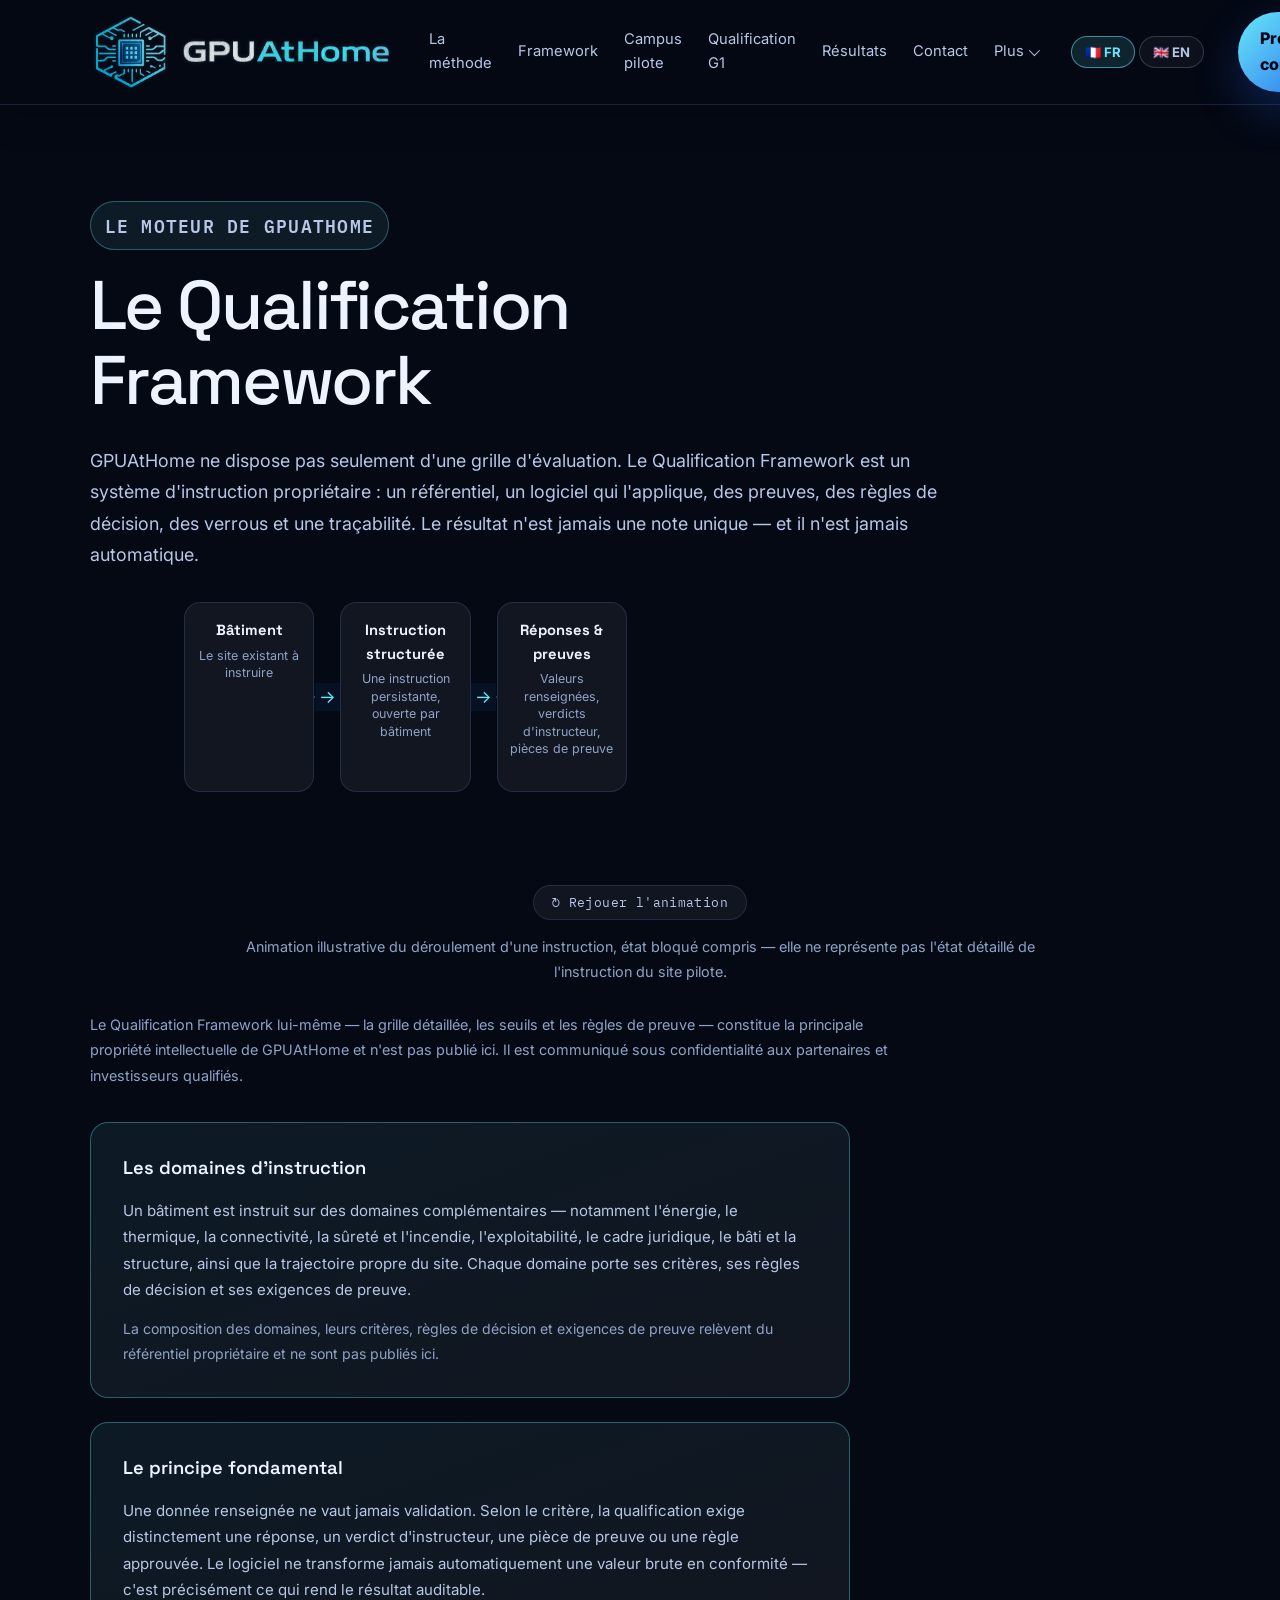
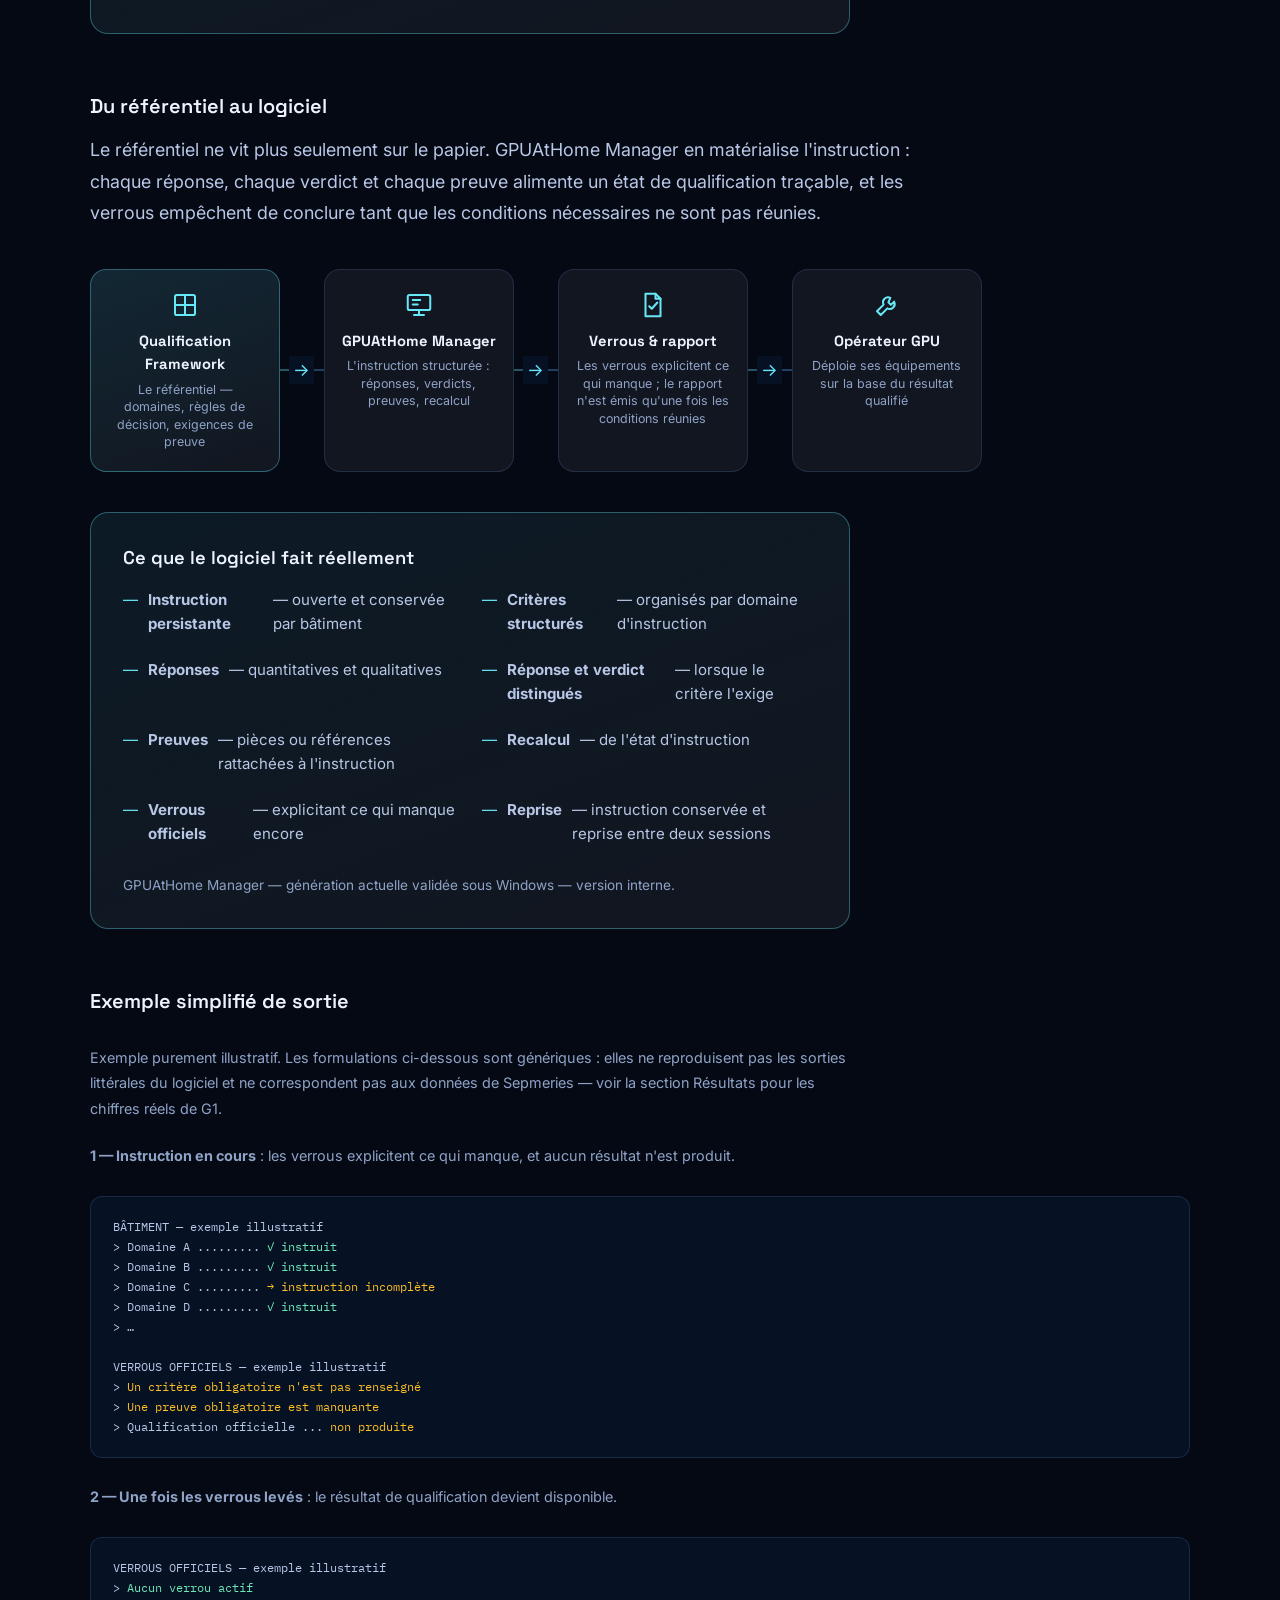
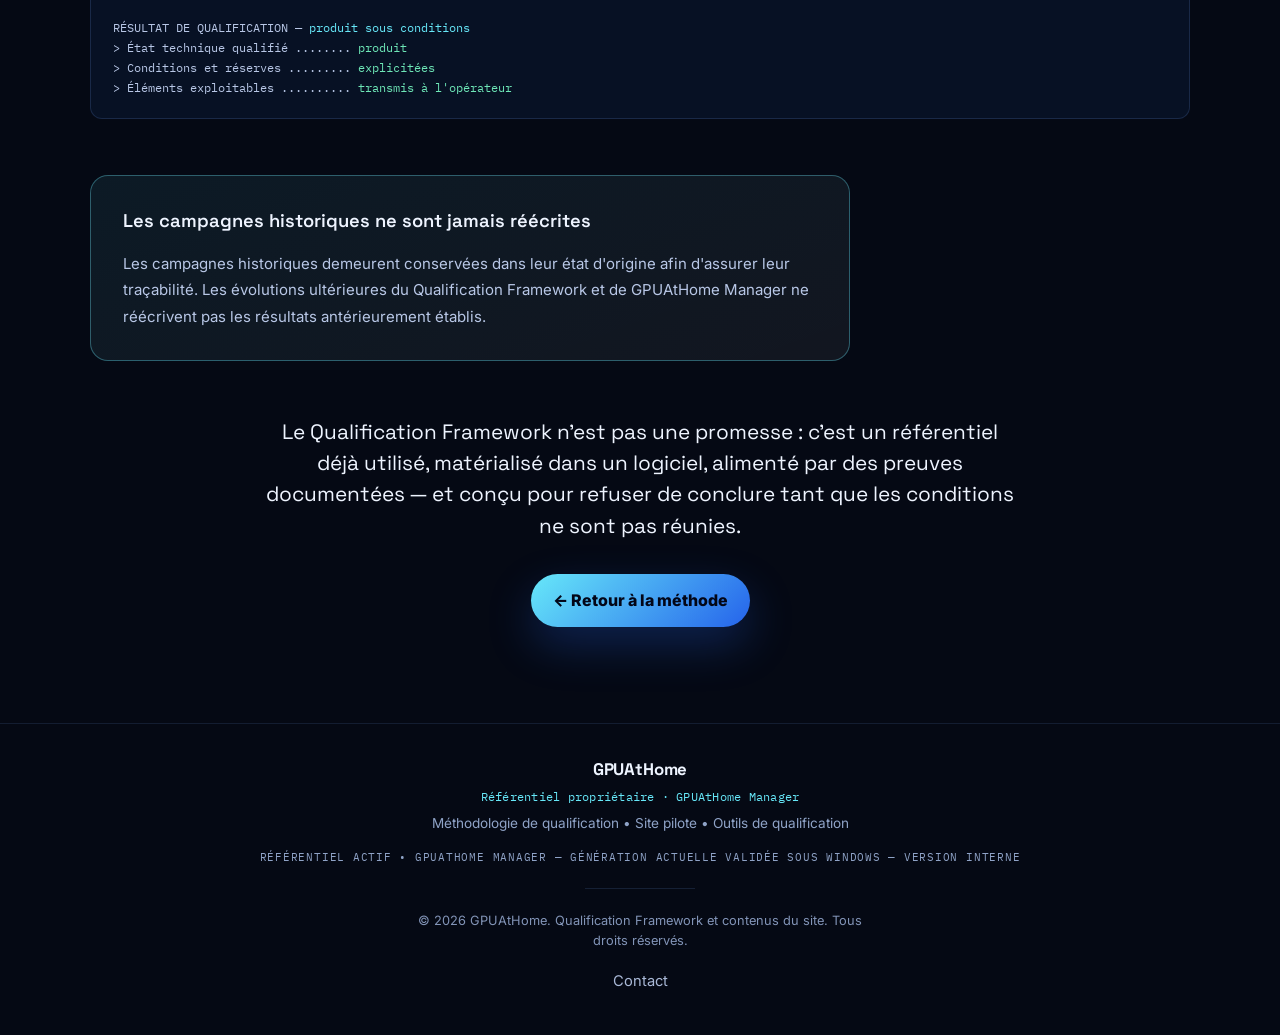
==== qualification-framework.html @ 96ba50ec "Rebuild history with current site tree" ====
<!DOCTYPE html>
<html lang="fr">
<head>
<meta charset="utf-8"/>
<meta content="width=device-width, initial-scale=1.0" name="viewport"/>
<title>Qualification Framework | GPUAtHome</title>
<meta content="Le système d'instruction propriétaire GPUAtHome : un référentiel, un logiciel qui l'applique, des preuves, des règles de décision et des verrous, pour évaluer objectivement la capacité d'un bâtiment existant à accueillir des infrastructures de calcul IA." name="description"/>
<meta content="website" property="og:type"/>
<meta content="https://gpuathome.com/qualification-framework.html" property="og:url"/>
<meta content="Qualification Framework | GPUAtHome" property="og:title"/>
<meta content="Le moteur de GPUAtHome : un référentiel propriétaire matérialisé dans un logiciel d'instruction, GPUAtHome Manager. Réponses, verdicts, preuves et verrous officiels — la qualification n'est jamais automatique." property="og:description"/>
<meta content="https://gpuathome.com/logo.png" property="og:image"/>
<link href="logo.png" rel="icon" type="image/png"/>
<link href="logo.png" rel="apple-touch-icon"/>
<link href="https://fonts.googleapis.com" rel="preconnect"/>
<link crossorigin="" href="https://fonts.gstatic.com" rel="preconnect"/>
<link href="https://fonts.googleapis.com/css2?family=Space+Grotesk:wght@500;600;700&amp;family=Inter:wght@400;500;600;700;800&amp;family=IBM+Plex+Mono:wght@500;600&amp;display=swap" rel="stylesheet"/>
<link href="style.css?v=77" rel="stylesheet"/>
<link href="animations.css" rel="stylesheet"/>
<link href="qf-page.css?v=2" rel="stylesheet"/>
<style>
  #qfReplayBtn{font-family:var(--font-mono,inherit);font-size:.8rem;letter-spacing:.03em;color:var(--muted,#b8c7e6);background:rgba(255,255,255,.05);border:1px solid var(--border,rgba(120,170,255,.16));border-radius:999px;padding:8px 18px;cursor:pointer;}
  #qfReplayBtn:hover{border-color:var(--border-strong,rgba(103,232,249,.34));color:var(--cyan,#67e8f9);}
</style>
<!-- Privacy-friendly analytics by Plausible -->
<script async src="https://plausible.io/js/pa-NQ81xyQ6t1IffKp8BdThk.js"></script>
<script>
  window.plausible=window.plausible||function(){(plausible.q=plausible.q||[]).push(arguments)},plausible.init=plausible.init||function(i){plausible.o=i||{}};
  plausible.init()
</script>
</head>
<body>
<header class="header">
<a aria-label="GPUAtHome - Accueil" class="brand-logo" href="index.html">
<img alt="GPUAtHome - Infrastructure IA distribuée" src="logo.png"/>
</a>
<button aria-controls="siteNav" aria-expanded="false" aria-label="Ouvrir le menu" class="nav-toggle" id="navToggle" type="button">
<span></span><span></span><span></span>
</button>
<nav id="siteNav">
<a data-en="Method" href="index.html#method">La méthode</a>
<a data-en="Qualification Framework" href="qualification-framework.html">Framework</a>
<a data-en="Pilot campus" href="index.html#pilot">Campus pilote</a>
<a data-en="G1 qualification" href="index.html#qualification-g1">Qualification G1</a>
<a data-en="Results" href="index.html#results">Résultats</a>
<a data-en="Contact" href="index.html#contact">Contact</a>
<div class="nav-more" id="navMore">
<button aria-expanded="false" class="nav-more-toggle" data-en="More" id="navMoreToggle" type="button">Plus</button>
<div class="nav-more-panel">
<a data-en="Why now" href="index.html#why-now">Pourquoi maintenant</a>
<a data-en="Economic model" href="index.html#business-model">Modèle économique</a>
<a data-en="Roadmap" href="index.html#progress">Feuille de route</a>
<a data-en="Ecosystem" href="index.html#partners">Écosystème</a>
<a data-en="Documentation" href="index.html#documentation">Documentation</a>
</div>
</div>
<a class="btn primary nav-mobile-cta" data-en="Get in touch" href="index.html#contact">Prendre contact</a>
</nav>
<a class="btn primary header-cta" data-en="Get in touch" href="index.html#contact">Prendre contact</a>
<div class="nav-scrim" id="navScrim"></div>
</header>
<main>
<section class="section">
<p class="section-label" data-en="The engine of GPUAtHome">Le moteur de GPUAtHome</p>
<h1 data-en="The Qualification Framework">Le Qualification Framework</h1>
<p class="section-intro" data-en="GPUAtHome does not merely hold an assessment grid. The Qualification Framework is a proprietary assessment system: a referential, the software that applies it, evidence, decision rules, locks and traceability. The result is never a single score — and it is never automatic.">
        GPUAtHome ne dispose pas seulement d'une grille d'évaluation. Le Qualification Framework est un système
        d'instruction propriétaire : un référentiel, un logiciel qui l'applique, des preuves, des règles de
        décision, des verrous et une traçabilité. Le résultat n'est jamais une note unique — et il n'est jamais
        automatique.
      </p>

<div class="qf-engine-wrap reveal-item" id="qfEngineWrap">

<div class="qf-ecosystem-flow" id="qfChain" style="margin-top:8px;justify-content:center;" aria-label="Chaîne d'instruction : bâtiment, instruction structurée, réponses et preuves, gates et règles, verrous, qualification">
<div class="qf-ecosystem-step" style="width:auto;min-width:118px;flex:1 1 118px;padding:16px 12px;"><h4 data-en="Building">Bâtiment</h4><p data-en="The existing site to be assessed">Le site existant à instruire</p></div>
<div class="qf-ecosystem-arrow" style="width:26px;"><span aria-hidden="true">→</span></div>
<div class="qf-ecosystem-step" style="width:auto;min-width:118px;flex:1 1 118px;padding:16px 12px;"><h4 data-en="Structured assessment">Instruction structurée</h4><p data-en="A persistent assessment, opened per building">Une instruction persistante, ouverte par bâtiment</p></div>
<div class="qf-ecosystem-arrow" style="width:26px;"><span aria-hidden="true">→</span></div>
<div class="qf-ecosystem-step" style="width:auto;min-width:118px;flex:1 1 118px;padding:16px 12px;"><h4 data-en="Answers &amp; evidence">Réponses &amp; preuves</h4><p data-en="Recorded values, assessor verdicts, supporting evidence">Valeurs renseignées, verdicts d'instructeur, pièces de preuve</p></div>
<div class="qf-ecosystem-arrow" style="width:26px;"><span aria-hidden="true">→</span></div>
<div class="qf-ecosystem-step" style="width:auto;min-width:118px;flex:1 1 118px;padding:16px 12px;"><h4 data-en="Gates &amp; rules">Gates &amp; règles</h4><p data-en="The referential's decision rules are applied">Les règles de décision du référentiel sont appliquées</p></div>
<div class="qf-ecosystem-arrow" style="width:26px;"><span aria-hidden="true">→</span></div>
<div class="qf-ecosystem-step" style="width:auto;min-width:118px;flex:1 1 118px;padding:16px 12px;"><h4 data-en="Locks">Verrous</h4><p data-en="What is missing is stated explicitly and blocks the conclusion">Ce qui manque est explicité et bloque la conclusion</p></div>
<div class="qf-ecosystem-arrow" style="width:26px;"><span aria-hidden="true">→</span></div>
<div class="qf-ecosystem-step qf-ecosystem-step--core" style="width:auto;min-width:118px;flex:1 1 118px;padding:16px 12px;"><h4 data-en="Usable qualification">Qualification exploitable</h4><p data-en="Produced only once the required conditions are met">Produite uniquement lorsque les conditions requises sont réunies</p></div>
</div>

<p class="small" style="text-align:center;max-width:600px;margin:18px auto 0;">
<span data-en="Assessment incomplete — required conditions not met. No official qualification is produced." id="qfLockBlocked" style="color:var(--amber,#f5a524);">Instruction incomplète — conditions requises non réunies. Aucune qualification officielle n'est produite.</span>
<span data-en="Required conditions met — the qualification result can now be produced." hidden="" id="qfLockCleared">Conditions requises réunies — le résultat de qualification peut être produit.</span>
</p>

<div class="qf-result" id="qfResult">
<div class="qf-result-card">
<p class="qf-result-eyebrow" data-en="QUALIFICATION RESULT — PRODUCED UNDER CONDITIONS">RÉSULTAT DE QUALIFICATION — PRODUIT SOUS CONDITIONS</p>
<ul class="qf-result-list" id="qfResultList">
<li><span class="qf-result-check" aria-hidden="true">✓</span><span data-en="Qualified technical state">État technique qualifié</span></li>
<li><span class="qf-result-check" aria-hidden="true">✓</span><span data-en="Conditions and reservations">Conditions et réserves</span></li>
<li><span class="qf-result-check" aria-hidden="true">✓</span><span data-en="Elements usable by the operator">Éléments exploitables par l'opérateur</span></li>
</ul>
<hr class="qf-result-divider"/>
<p class="qf-result-footer" id="qfResultFooter" data-en="The result is produced only once the locks have been cleared. It is never the automatic conversion of recorded data.">
        Le résultat n'est produit qu'une fois les verrous levés. Il n'est jamais la conversion automatique
        d'une saisie.
      </p>
</div>
</div>

<div class="qf-phrases" id="qfPhrases">
<p class="qf-phrase" data-en="Every building is assessed with exactly the same method.">Chaque bâtiment est évalué selon exactement la même méthode.</p>
<p class="qf-phrase" data-en="A reproducible qualification.">Une qualification reproductible.</p>
<p class="qf-phrase" data-en="Grounded in evidence.">Fondée sur des preuves.</p>
<p class="qf-phrase" data-en="Comparable across multiple sites.">Comparable entre plusieurs sites.</p>
</div>

<div class="qf-sites-collapse" id="qfSitesCollapse">
<div class="qf-sites" id="qfSites">
<div class="qf-site qf-site--main" id="qfSiteMain">
<span class="qf-site-eyebrow">Sepmeries</span>
<span class="qf-site-num">
<span class="qf-site-num-a" data-en="Pilot site">Site pilote</span>
<span class="qf-site-num-b" data-en="Site No. 1">Site n°1</span>
</span>
</div>
<div class="qf-site qf-site--ghost"><span class="qf-site-num" data-en="Site No. 2">Site n°2</span></div>
<div class="qf-site qf-site--ghost"><span class="qf-site-num" data-en="Site No. 3">Site n°3</span></div>
<div class="qf-site qf-site--ghost"><span class="qf-site-num" data-en="Site No. 4">Site n°4</span></div>
</div>
</div>
</div>

<div style="text-align:center;margin-top:18px;">
<button class="whatsnew-link" id="qfReplayBtn" type="button" data-en="↻ Replay the animation">↻ Rejouer l'animation</button>
</div>

<p class="small" style="max-width:820px;margin:14px auto 0;text-align:center;" data-en="Illustrative animation of how the assessment operates, including a blocked state. It does not represent the detailed assessment status of the pilot site.">
        Animation illustrative du déroulement d'une instruction, état bloqué compris — elle ne représente pas
        l'état détaillé de l'instruction du site pilote.
      </p>

<noscript>
<p class="qf-noscript-fallback" data-en="The Qualification Framework assesses a building across complementary domains — energy, thermal behaviour, connectivity, safety and fire, operability, legal framework, structure, site trajectory, among others. Every answer, verdict and piece of evidence feeds a traceable assessment state; official locks make explicit what is still missing and prevent any conclusion until the required conditions are met. The qualification result — a qualified technical state, its conditions and reservations, and elements usable by the operator — is produced only once those locks have been cleared. Sepmeries is the pilot campus — Site No. 1 of a method designed to be reproduced.">
        Le Qualification Framework instruit un bâtiment sur des domaines complémentaires — énergie, thermique,
        connectivité, sûreté et incendie, exploitabilité, cadre juridique, bâti et structure, trajectoire du
        site, notamment. Chaque réponse, chaque verdict et chaque preuve alimente un état d'instruction
        traçable ; les verrous officiels explicitent ce qui manque et empêchent de conclure tant que les
        conditions requises ne sont pas réunies. Le résultat de qualification — un état technique qualifié, ses
        conditions et réserves, et les éléments exploitables par l'opérateur — n'est produit qu'une fois ces
        verrous levés. Sepmeries est le campus pilote — Site n°1 d'une méthode conçue pour être reproduite.
      </p>
      </noscript>

<p class="small" style="max-width:820px;margin-top:28px;" data-en="The Qualification Framework itself — the detailed grid, thresholds and evidence rules — is GPUAtHome's core intellectual property and is not published here. It is shared under confidentiality with qualified partners and investors.">
        Le Qualification Framework lui-même — la grille détaillée, les seuils et les règles de preuve — constitue la
        principale propriété intellectuelle de GPUAtHome et n'est pas publié ici. Il est communiqué sous
        confidentialité aux partenaires et investisseurs qualifiés.
      </p>

<div class="qf-referentiel-card">
<h3 data-en="Domains of assessment">Les domaines d'instruction</h3>
<p style="color:var(--muted);font-size:0.94rem;margin:0 0 14px;" data-en="A building is assessed across complementary domains — including energy, thermal behaviour, connectivity, safety and fire, operability, legal framework, structure, and the site's own trajectory. Each domain carries its own criteria, decision rules and evidence requirements.">
        Un bâtiment est instruit sur des domaines complémentaires — notamment l'énergie, le thermique, la
        connectivité, la sûreté et l'incendie, l'exploitabilité, le cadre juridique, le bâti et la structure,
        ainsi que la trajectoire propre du site. Chaque domaine porte ses critères, ses règles de décision et
        ses exigences de preuve.
      </p>
<p style="color:var(--muted-2);font-size:0.88rem;margin:0;" data-en="The composition of the domains, their criteria, decision rules and evidence requirements belong to the proprietary referential and are not published here.">
        La composition des domaines, leurs critères, règles de décision et exigences de preuve relèvent du
        référentiel propriétaire et ne sont pas publiés ici.
      </p>
</div>

<div class="qf-referentiel-card" style="margin-top:24px;">
<h3 data-en="The founding principle">Le principe fondamental</h3>
<p style="color:var(--muted);font-size:0.94rem;margin:0;" data-en="A recorded value is never a validation in itself. Depending on the criterion, qualification requires — distinctly — an answer, an assessor's verdict, a piece of evidence, or an approved rule. The software never turns raw data into compliance automatically: that is precisely what makes the result auditable.">
        Une donnée renseignée ne vaut jamais validation. Selon le critère, la qualification exige distinctement
        une réponse, un verdict d'instructeur, une pièce de preuve ou une règle approuvée. Le logiciel ne
        transforme jamais automatiquement une valeur brute en conformité — c'est précisément ce qui rend le
        résultat auditable.
      </p>
</div>

<h3 style="margin-top:56px;" data-en="From the referential to the software">Du référentiel au logiciel</h3>
<p style="max-width:820px;" data-en="The referential no longer lives on paper alone. GPUAtHome Manager turns it into a structured assessment: every answer, verdict and piece of evidence feeds a traceable qualification state, and the locks prevent any conclusion until the required conditions are met.">
        Le référentiel ne vit plus seulement sur le papier. GPUAtHome Manager en matérialise l'instruction :
        chaque réponse, chaque verdict et chaque preuve alimente un état de qualification traçable, et les
        verrous empêchent de conclure tant que les conditions nécessaires ne sont pas réunies.
      </p>
<div class="qf-ecosystem-flow">
<div class="qf-ecosystem-step qf-ecosystem-step--core">
<div class="qf-ecosystem-icon icon-framework" aria-hidden="true"></div>
<h4 data-en="Qualification Framework">Qualification Framework</h4>
<p data-en="The referential — domains, decision rules, evidence requirements">Le référentiel — domaines, règles de décision, exigences de preuve</p>
</div>
<div class="qf-ecosystem-arrow"><span aria-hidden="true">→</span></div>
<div class="qf-ecosystem-step">
<div class="qf-ecosystem-icon icon-manager" aria-hidden="true"></div>
<h4 data-en="GPUAtHome Manager">GPUAtHome Manager</h4>
<p data-en="Structured assessment: answers, verdicts, evidence, recalculation">L'instruction structurée : réponses, verdicts, preuves, recalcul</p>
</div>
<div class="qf-ecosystem-arrow"><span aria-hidden="true">→</span></div>
<div class="qf-ecosystem-step">
<div class="qf-ecosystem-icon icon-report" aria-hidden="true"></div>
<h4 data-en="Locks &amp; report">Verrous &amp; rapport</h4>
<p data-en="The locks state what is missing; the report is issued only once conditions are met">Les verrous explicitent ce qui manque ; le rapport n'est émis qu'une fois les conditions réunies</p>
</div>
<div class="qf-ecosystem-arrow"><span aria-hidden="true">→</span></div>
<div class="qf-ecosystem-step">
<div class="qf-ecosystem-icon icon-operator" aria-hidden="true"></div>
<h4 data-en="GPU operator">Opérateur GPU</h4>
<p data-en="Deploys equipment based on the qualified result">Déploie ses équipements sur la base du résultat qualifié</p>
</div>
</div>

<div class="qf-referentiel-card" style="margin-top:34px;">
<h3 data-en="What the software actually does">Ce que le logiciel fait réellement</h3>
<ul class="qf-referentiel-list">
<li data-en="A persistent assessment, opened and kept per building"><strong>Instruction persistante</strong> — ouverte et conservée par bâtiment</li>
<li data-en="Criteria structured by domain"><strong>Critères structurés</strong> — organisés par domaine d'instruction</li>
<li data-en="Quantitative and qualitative answers"><strong>Réponses</strong> — quantitatives et qualitatives</li>
<li data-en="Answer and verdict kept distinct where the criterion requires it"><strong>Réponse et verdict distingués</strong> — lorsque le critère l'exige</li>
<li data-en="Evidence items or references attached to the assessment"><strong>Preuves</strong> — pièces ou références rattachées à l'instruction</li>
<li data-en="Recalculation of the assessment state"><strong>Recalcul</strong> — de l'état d'instruction</li>
<li data-en="Official locks stating explicitly what is still missing"><strong>Verrous officiels</strong> — explicitant ce qui manque encore</li>
<li data-en="Assessment preserved and resumed between two sessions"><strong>Reprise</strong> — instruction conservée et reprise entre deux sessions</li>
</ul>
<p style="color:var(--muted-2);font-size:0.85rem;margin:18px 0 0;" data-en="GPUAtHome Manager — current generation validated under Windows — internal version.">
        GPUAtHome Manager — génération actuelle validée sous Windows — version interne.
      </p>
</div>

<h3 style="margin-top:56px;" data-en="Simplified example of output">Exemple simplifié de sortie</h3>
<p class="small" style="max-width:760px;" data-en="Illustrative example only. The wording below is generic: it is not a literal output of the software, and does not correspond to the Sepmeries data — see the Results section for G1's real figures.">
        Exemple purement illustratif. Les formulations ci-dessous sont génériques : elles ne reproduisent pas
        les sorties littérales du logiciel et ne correspondent pas aux données de Sepmeries — voir la section
        Résultats pour les chiffres réels de G1.
      </p>
<p class="small" style="max-width:760px;margin-top:22px;" data-en="1 — Assessment in progress: the locks state what is missing and no result is produced."><strong>1 — Instruction en cours</strong> : les verrous explicitent ce qui manque, et aucun résultat n'est produit.</p>
<pre class="qf-report-extract" aria-hidden="true">BÂTIMENT — exemple illustratif
&gt; Domaine A ......... <span class="ok">✓ instruit</span>
&gt; Domaine B ......... <span class="ok">✓ instruit</span>
&gt; Domaine C ......... <span class="warn">→ instruction incomplète</span>
&gt; Domaine D ......... <span class="ok">✓ instruit</span>
&gt; …

VERROUS OFFICIELS — exemple illustratif
&gt; <span class="warn">Un critère obligatoire n'est pas renseigné</span>
&gt; <span class="warn">Une preuve obligatoire est manquante</span>
&gt; Qualification officielle ... <span class="warn">non produite</span></pre>
<p class="small" style="max-width:760px;margin-top:26px;" data-en="2 — Once the locks are cleared: the qualification result becomes available."><strong>2 — Une fois les verrous levés</strong> : le résultat de qualification devient disponible.</p>
<pre class="qf-report-extract" aria-hidden="true">VERROUS OFFICIELS — exemple illustratif
&gt; <span class="ok">Aucun verrou actif</span>

RÉSULTAT DE QUALIFICATION — <span class="hl">produit sous conditions</span>
&gt; État technique qualifié ........ <span class="ok">produit</span>
&gt; Conditions et réserves ......... <span class="ok">explicitées</span>
&gt; Éléments exploitables .......... <span class="ok">transmis à l'opérateur</span></pre>

<div class="qf-referentiel-card" style="margin-top:56px;">
<h3 data-en="Historical campaigns are never rewritten">Les campagnes historiques ne sont jamais réécrites</h3>
<p style="color:var(--muted);font-size:0.94rem;margin:0;" data-en="Historical assessment campaigns remain preserved in their original state for traceability. Subsequent developments of the Qualification Framework and GPUAtHome Manager do not rewrite previously established results.">
        Les campagnes historiques demeurent conservées dans leur état d'origine afin d'assurer leur
        traçabilité. Les évolutions ultérieures du Qualification Framework et de GPUAtHome Manager ne
        réécrivent pas les résultats antérieurement établis.
      </p>
</div>

<div class="qf-vision-block" style="margin-top:56px;">
<p data-en="The Qualification Framework is not a promise: it is a referential already in use, implemented in software, fed by documented evidence — and designed to refuse to conclude for as long as the conditions are not met.">
        Le Qualification Framework n'est pas une promesse : c'est un référentiel déjà utilisé, matérialisé dans
        un logiciel, alimenté par des preuves documentées — et conçu pour refuser de conclure tant que les
        conditions ne sont pas réunies.
      </p>
</div>

<div class="qf-back-to-site">
<a class="btn primary" data-en="Back to the method" href="index.html#method">← Retour à la méthode</a>
</div>
</section>
</main>
<footer>
<div class="footer-brand">
<p class="footer-name" data-en="GPUAtHome">GPUAtHome</p>
<p class="footer-tagline" data-en="Proprietary referential · GPUAtHome Manager">Référentiel propriétaire · GPUAtHome Manager</p>
<p class="footer-scope" data-en="Qualification methodology • Pilot site • Qualification tools">Méthodologie de qualification • Site pilote • Outils de qualification</p>
</div>
<p class="footer-status" data-en="Active framework • GPUAtHome Manager — current generation validated under Windows — internal version">Référentiel actif • GPUAtHome Manager — génération actuelle validée sous Windows — version interne</p>
<hr class="footer-divider"/>
<div class="footer-bottom">
<p class="footer-copyright" data-en="© 2026 GPUAtHome. Qualification Framework and website content. All rights reserved.">© 2026 GPUAtHome. Qualification Framework et contenus du site. Tous droits réservés.</p>
<nav class="footer-links" aria-label="Liens de pied de page">
<a href="mailto:contact@gpuathome.com" data-en="Contact">Contact</a>
</nav>
</div>
</footer>
<script defer="" src="lang.js"></script>
<script defer="" src="animations.js?v=2"></script>
<script>
/* ── Navigation : panneau mobile + menu "Plus" ── */
(function () {
  'use strict';
  var toggle = document.getElementById('navToggle');
  var nav = document.getElementById('siteNav');
  var scrim = document.getElementById('navScrim');
  var more = document.getElementById('navMore');
  var moreToggle = document.getElementById('navMoreToggle');

  function closeNav() {
    if (!nav) return;
    nav.classList.remove('is-open');
    if (toggle) toggle.setAttribute('aria-expanded', 'false');
    if (scrim) scrim.classList.remove('is-open');
  }

  function openNav() {
    if (!nav) return;
    nav.classList.add('is-open');
    if (toggle) toggle.setAttribute('aria-expanded', 'true');
    if (scrim) scrim.classList.add('is-open');
  }

  if (toggle && nav) {
    toggle.addEventListener('click', function () {
      var isOpen = nav.classList.contains('is-open');
      if (isOpen) { closeNav(); } else { openNav(); }
    });
  }

  if (scrim) scrim.addEventListener('click', closeNav);

  if (nav) {
    nav.querySelectorAll('a').forEach(function (a) {
      a.addEventListener('click', closeNav);
    });
  }

  if (more && moreToggle) {
    moreToggle.addEventListener('click', function (e) {
      e.stopPropagation();
      var isOpen = more.classList.contains('is-open');
      more.classList.toggle('is-open', !isOpen);
      moreToggle.setAttribute('aria-expanded', String(!isOpen));
    });
    document.addEventListener('click', function (e) {
      if (!more.contains(e.target)) {
        more.classList.remove('is-open');
        moreToggle.setAttribute('aria-expanded', 'false');
      }
    });
  }

  document.addEventListener('keydown', function (e) {
    if (e.key === 'Escape') {
      closeNav();
      if (more) more.classList.remove('is-open');
    }
  });

  window.addEventListener('resize', function () {
    if (window.innerWidth > 1100) closeNav();
  });
})();
</script>
<script>
/* ── Séquenceur d'animation de la chaîne d'instruction ──
   Déroule les étapes, marque un arrêt sur l'état verrouillé, puis
   affiche le résultat. Amélioration progressive uniquement. */
(function () {
  'use strict';
  var stageWrap = document.getElementById('qfEngineWrap');
  if (!stageWrap) return;

  var steps = Array.prototype.slice.call(document.querySelectorAll('#qfChain .qf-ecosystem-step'));
  var arrows = Array.prototype.slice.call(document.querySelectorAll('#qfChain .qf-ecosystem-arrow'));
  var blocked = document.getElementById('qfLockBlocked');
  var cleared = document.getElementById('qfLockCleared');
  var resultEl = document.getElementById('qfResult');
  var resultItems = document.querySelectorAll('#qfResultList li');
  var resultFooter = document.getElementById('qfResultFooter');
  var phrasesWrap = document.getElementById('qfPhrases');
  var phraseEls = document.querySelectorAll('#qfPhrases .qf-phrase');
  var siteMain = document.getElementById('qfSiteMain');
  var ghostSites = document.querySelectorAll('.qf-site--ghost');
  var sitesCollapse = document.getElementById('qfSitesCollapse');
  var replayBtn = document.getElementById('qfReplayBtn');
  var timers = [];

  function clearTimers() { timers.forEach(clearTimeout); timers = []; }
  function at(ms, fn) { timers.push(setTimeout(fn, ms)); }

  /* Amélioration progressive : sans JavaScript, aucun élément n'est
     masqué (l'état bloqué reste lisible et honnête). Les transitions
     ne sont posées qu'ici, au moment où le script prend la main. */
  function prep(el) {
    if (!el) return;
    el.style.transition = 'opacity 0.55s cubic-bezier(0.22,1,0.36,1), transform 0.55s cubic-bezier(0.22,1,0.36,1)';
    el.style.opacity = '0';
    el.style.transform = 'translateY(10px)';
  }
  function show(el) {
    if (!el) return;
    el.style.opacity = '1';
    el.style.transform = 'none';
  }

  /* Le CSS garde .qf-result et .qf-sites-collapse à max-height:0
     (correctif espace vide iOS Safari) tant que leur hauteur réelle
     n'a pas été fixée en JS au moment où le contenu doit s'ouvrir. */
  function qfExpand(el, marginTop) {
    if (!el) return;
    el.style.maxHeight = el.scrollHeight + 'px';
    if (marginTop) el.style.marginTop = marginTop;
  }
  function qfCollapse(el) {
    if (!el) return;
    el.style.maxHeight = '';
    el.style.marginTop = '';
  }

  function resetAll() {
    clearTimers();
    steps.forEach(prep);
    arrows.forEach(prep);
    if (blocked) { blocked.hidden = false; prep(blocked); }
    if (cleared) cleared.hidden = true;
    if (resultEl) { resultEl.classList.remove('is-visible'); qfCollapse(resultEl); }
    resultItems.forEach(function (li) { li.classList.remove('is-visible'); });
    if (resultFooter) resultFooter.classList.remove('is-visible');
    if (phrasesWrap) phrasesWrap.classList.remove('is-open');
    phraseEls.forEach(function (p) { p.classList.remove('is-active'); });
    if (siteMain) siteMain.classList.remove('is-visible', 'is-qualified', 'is-flash');
    ghostSites.forEach(function (s) { s.classList.remove('is-visible'); });
    if (sitesCollapse) qfCollapse(sitesCollapse);
  }

  /* État final complet, sans animation (mouvement réduit, ou repli). */
  function showAll() {
    clearTimers();
    steps.forEach(show);
    arrows.forEach(show);
    if (blocked) blocked.hidden = true;
    if (cleared) { cleared.hidden = false; show(cleared); }
    if (resultEl) { qfExpand(resultEl, '42px'); resultEl.classList.add('is-visible'); }
    resultItems.forEach(function (li) { li.classList.add('is-visible'); });
    if (resultFooter) resultFooter.classList.add('is-visible');
    if (phrasesWrap) phrasesWrap.classList.add('is-open');
    if (phraseEls.length) phraseEls[phraseEls.length - 1].classList.add('is-active');
    if (sitesCollapse) qfExpand(sitesCollapse, '50px');
    if (siteMain) siteMain.classList.add('is-visible', 'is-qualified');
    ghostSites.forEach(function (s) { s.classList.add('is-visible'); });
  }

  function run() {
    resetAll();

    /* Phase 1 — la chaîne se déroule jusqu'au verrou (5 premières étapes). */
    var t = 500, STEP = 780, upTo = Math.min(5, steps.length);
    for (var i = 0; i < upTo; i++) {
      (function (idx) {
        at(t + idx * STEP, function () {
          show(steps[idx]);
          if (idx > 0 && arrows[idx - 1]) show(arrows[idx - 1]);
        });
      })(i);
    }

    /* Phase 2 — arrêt explicite sur l'état verrouillé. */
    var lockAt = t + (upTo - 1) * STEP + 500;
    at(lockAt, function () { show(blocked); });

    /* Phase 3 — les conditions sont réunies : le verrou est levé, et
       seulement alors la dernière étape puis le résultat apparaissent. */
    var unlockAt = lockAt + 2600;
    at(unlockAt, function () {
      if (blocked) blocked.hidden = true;
      if (cleared) { cleared.hidden = false; prep(cleared); }
      at(30, function () { show(cleared); });
      if (arrows[upTo - 1]) show(arrows[upTo - 1]);
      if (steps[upTo]) show(steps[upTo]);
    });

    var resultStart = unlockAt + 900;
    at(resultStart, function () {
      if (resultEl) {
        qfExpand(resultEl, '42px');
        resultEl.classList.add('is-visible');
      }
    });
    resultItems.forEach(function (li, i) {
      at(resultStart + 200 + i * 180, function () { li.classList.add('is-visible'); });
    });
    var footerAt = resultStart + 200 + resultItems.length * 180 + 150;
    at(footerAt, function () { if (resultFooter) resultFooter.classList.add('is-visible'); });

    /* Phase 4 — phrases. .qf-phrases doit recevoir .is-open pour sortir
       de min-height:0 (ses enfants sont en position absolue). */
    var phraseStart = footerAt + 1600, PHRASE_DUR = 2000;
    at(phraseStart - 200, function () { if (phrasesWrap) phrasesWrap.classList.add('is-open'); });
    phraseEls.forEach(function (p, i) {
      at(phraseStart + i * PHRASE_DUR, function () {
        phraseEls.forEach(function (o) { o.classList.remove('is-active'); });
        p.classList.add('is-active');
      });
    });

    /* Phase 5 — reproductibilité multi-sites. */
    var sitesStart = phraseStart + phraseEls.length * PHRASE_DUR + 250;
    at(sitesStart, function () {
      qfExpand(sitesCollapse, '50px');
      if (siteMain) {
        siteMain.classList.add('is-visible');
        at(600, function () { siteMain.classList.add('is-qualified', 'is-flash'); });
      }
    });
    ghostSites.forEach(function (s, i) {
      at(sitesStart + 700 + i * 220, function () { s.classList.add('is-visible'); });
    });
  }

  var reduceMotion = window.matchMedia && window.matchMedia('(prefers-reduced-motion: reduce)').matches;

  if (reduceMotion) {
    showAll();
    if (replayBtn) replayBtn.style.display = 'none';
    return;
  }

  var played = false;
  if ('IntersectionObserver' in window) {
    resetAll();
    var obs = new IntersectionObserver(function (entries, o) {
      entries.forEach(function (entry) {
        if (entry.isIntersecting && !played) {
          played = true;
          run();
          o.unobserve(entry.target);
        }
      });
    }, { threshold: 0.35 });
    obs.observe(stageWrap);
  } else {
    run();
  }
  if (replayBtn) replayBtn.addEventListener('click', run);
})();
</script>
<script>
/* ── Reveal-item (identique à index.html) ── */
(function () {
  'use strict';
  var items = document.querySelectorAll('.reveal-item');
  if (!items.length) return;
  if (!('IntersectionObserver' in window)) {
    items.forEach(function (el) { el.classList.add('is-visible'); });
    return;
  }
  var revealed = new WeakSet();
  function reveal(el) {
    if (revealed.has(el)) return;
    revealed.add(el);
    el.classList.add('is-visible');
  }
  var observer = new IntersectionObserver(function (entries) {
    entries.forEach(function (entry) {
      if (entry.isIntersecting) {
        reveal(entry.target);
        observer.unobserve(entry.target);
      }
    });
  }, { threshold: 0.12, rootMargin: '0px 0px -40px 0px' });
  items.forEach(function (el) { observer.observe(el); });
  setTimeout(function () {
    items.forEach(function (el) { if (!revealed.has(el)) reveal(el); });
  }, 1800);
  var ticking = false;
  function checkFallback() {
    if (ticking) return;
    ticking = true;
    requestAnimationFrame(function () {
      var vh = window.innerHeight || document.documentElement.clientHeight;
      items.forEach(function (el) {
        if (revealed.has(el)) return;
        var r = el.getBoundingClientRect();
        if (r.top < vh && r.bottom > 0) reveal(el);
      });
      ticking = false;
    });
  }
  window.addEventListener('scroll', checkFallback, { passive: true });
  window.addEventListener('resize', checkFallback, { passive: true });
})();
</script>
</body>
</html>
---- style.css ----
* {
  margin: 0;
  padding: 0;
  box-sizing: border-box;
}

:root {
  --bg: #050914;
  --bg-soft: #071124;
  --bg-card: rgba(255, 255, 255, 0.055);
  --text: #eef4ff;
  --muted: #b8c7e6;
  --muted-2: #8fa3c7;
  --cyan: #67e8f9;
  --blue: #2563eb;
  --border: rgba(120, 170, 255, 0.16);
  --border-strong: rgba(103, 232, 249, 0.34);
  --shadow: 0 28px 80px rgba(0, 0, 0, 0.34);
  /* Élévation canonique des cartes. Valeur reprise à l'identique de
     l'ancienne redéfinition .card du bloc « V5 — améliorations hover »,
     qui était celle réellement appliquée (elle écrasait par l'ordre
     source la déclaration d'origine, restée sans effet). */
  --shadow-raised: 0 8px 32px rgba(0, 0, 0, 0.22), 0 1px 0 rgba(255, 255, 255, 0.04) inset;
  --amber: #fbbf24;
  --green: #4ade80;
  --font-display: "Space Grotesk", Inter, Arial, sans-serif;
  --font-mono: "IBM Plex Mono", "SFMono-Regular", Menlo, monospace;

  /* Glyphes techniques du Qualification Framework (remplacent les emojis) */
  --icon-building: url("data:image/svg+xml,%3Csvg%20xmlns%3D%27http%3A%2F%2Fwww.w3.org%2F2000%2Fsvg%27%20viewBox%3D%270%200%2024%2024%27%20fill%3D%27none%27%20stroke%3D%27%23000%27%20stroke-width%3D%271.6%27%20stroke-linecap%3D%27round%27%20stroke-linejoin%3D%27round%27%3E%3Cpath%20d%3D%27M4%2011%20L12%204%20L20%2011%27%2F%3E%3Cpath%20d%3D%27M6%2010%20V20%20H18%20V10%27%2F%3E%3Cpath%20d%3D%27M10%2020%20V14%20H14%20V20%27%2F%3E%3C%2Fsvg%3E");
  --icon-energy: url("data:image/svg+xml,%3Csvg%20xmlns%3D%27http%3A%2F%2Fwww.w3.org%2F2000%2Fsvg%27%20viewBox%3D%270%200%2024%2024%27%3E%3Cpath%20d%3D%27M13%202%20L5%2014%20H10%20L9%2022%20L19%209%20H13%20L14%202%20Z%27%20fill%3D%27%23000%27%2F%3E%3C%2Fsvg%3E");
  --icon-thermal: url("data:image/svg+xml,%3Csvg%20xmlns%3D%27http%3A%2F%2Fwww.w3.org%2F2000%2Fsvg%27%20viewBox%3D%270%200%2024%2024%27%20fill%3D%27none%27%20stroke%3D%27%23000%27%20stroke-width%3D%271.6%27%20stroke-linecap%3D%27round%27%20stroke-linejoin%3D%27round%27%3E%3Cpath%20d%3D%27M12%203a2%202%200%200%201%202%202v8.6a4.2%204.2%200%201%201-4%200V5a2%202%200%200%201%202-2Z%27%2F%3E%3Ccircle%20cx%3D%2712%27%20cy%3D%2718%27%20r%3D%272%27%20fill%3D%27%23000%27%20stroke%3D%27none%27%2F%3E%3C%2Fsvg%3E");
  --icon-connectivity: url("data:image/svg+xml,%3Csvg%20xmlns%3D%27http%3A%2F%2Fwww.w3.org%2F2000%2Fsvg%27%20viewBox%3D%270%200%2024%2024%27%20fill%3D%27none%27%20stroke%3D%27%23000%27%20stroke-width%3D%271.4%27%20stroke-linecap%3D%27round%27%3E%3Cpath%20d%3D%27M6.7%207.2%20L11.2%2016.3%20M17.3%207.2%20L12.8%2016.3%20M7.2%206%20H16.8%27%2F%3E%3Ccircle%20cx%3D%275.5%27%20cy%3D%276%27%20r%3D%272%27%20fill%3D%27%23000%27%20stroke%3D%27none%27%2F%3E%3Ccircle%20cx%3D%2718.5%27%20cy%3D%276%27%20r%3D%272%27%20fill%3D%27%23000%27%20stroke%3D%27none%27%2F%3E%3Ccircle%20cx%3D%2712%27%20cy%3D%2718%27%20r%3D%272%27%20fill%3D%27%23000%27%20stroke%3D%27none%27%2F%3E%3C%2Fsvg%3E");
  --icon-security: url("data:image/svg+xml,%3Csvg%20xmlns%3D%27http%3A%2F%2Fwww.w3.org%2F2000%2Fsvg%27%20viewBox%3D%270%200%2024%2024%27%20fill%3D%27none%27%20stroke%3D%27%23000%27%20stroke-width%3D%271.6%27%20stroke-linejoin%3D%27round%27%3E%3Cpath%20d%3D%27M12%203%20L19%206%20V11%20C19%2016%2016%2019.5%2012%2021%20C8%2019.5%205%2016%205%2011%20V6%20Z%27%2F%3E%3C%2Fsvg%3E");
  --icon-operability: url("data:image/svg+xml,%3Csvg%20xmlns%3D%27http%3A%2F%2Fwww.w3.org%2F2000%2Fsvg%27%20viewBox%3D%270%200%2024%2024%27%20fill%3D%27none%27%20stroke%3D%27%23000%27%20stroke-width%3D%271.6%27%20stroke-linecap%3D%27round%27%20stroke-linejoin%3D%27round%27%3E%3Cpath%20d%3D%27M4%2012a8%208%200%200%201%2014-5.3%27%2F%3E%3Cpath%20d%3D%27M20%2012a8%208%200%200%201-14%205.3%27%2F%3E%3Cpath%20d%3D%27M17%203.7v4h-4%27%2F%3E%3Cpath%20d%3D%27M7%2020.3v-4h4%27%2F%3E%3C%2Fsvg%3E");
  --icon-admin: url("data:image/svg+xml,%3Csvg%20xmlns%3D%27http%3A%2F%2Fwww.w3.org%2F2000%2Fsvg%27%20viewBox%3D%270%200%2024%2024%27%20fill%3D%27none%27%20stroke%3D%27%23000%27%20stroke-width%3D%271.6%27%20stroke-linecap%3D%27round%27%20stroke-linejoin%3D%27round%27%3E%3Crect%20x%3D%276%27%20y%3D%273%27%20width%3D%2712%27%20height%3D%2718%27%20rx%3D%271.5%27%2F%3E%3Cpath%20d%3D%27M9%208h6M9%2012h6M9%2016h4%27%2F%3E%3C%2Fsvg%3E");

  /* Glyphes additionnels — flux "référentiel → application terrain" (remplacent les emojis) */
  --icon-framework: url("data:image/svg+xml,%3Csvg%20xmlns%3D%27http%3A%2F%2Fwww.w3.org%2F2000%2Fsvg%27%20viewBox%3D%270%200%2024%2024%27%20fill%3D%27none%27%20stroke%3D%27%23000%27%20stroke-width%3D%271.6%27%20stroke-linecap%3D%27round%27%20stroke-linejoin%3D%27round%27%3E%3Crect%20x%3D%274%27%20y%3D%274%27%20width%3D%2716%27%20height%3D%2716%27%20rx%3D%271.5%27%2F%3E%3Cpath%20d%3D%27M12%204%20V20%20M4%2012%20H20%27%2F%3E%3C%2Fsvg%3E");
  --icon-manager: url("data:image/svg+xml,%3Csvg%20xmlns%3D%27http%3A%2F%2Fwww.w3.org%2F2000%2Fsvg%27%20viewBox%3D%270%200%2024%2024%27%20fill%3D%27none%27%20stroke%3D%27%23000%27%20stroke-width%3D%271.6%27%20stroke-linecap%3D%27round%27%20stroke-linejoin%3D%27round%27%3E%3Crect%20x%3D%273%27%20y%3D%274%27%20width%3D%2718%27%20height%3D%2712%27%20rx%3D%271.5%27%2F%3E%3Cpath%20d%3D%27M8%2020%20H16%20M12%2016%20V20%20M7%208%20H13%20M7%2011.5%20H11%27%2F%3E%3C%2Fsvg%3E");
  --icon-report: url("data:image/svg+xml,%3Csvg%20xmlns%3D%27http%3A%2F%2Fwww.w3.org%2F2000%2Fsvg%27%20viewBox%3D%270%200%2024%2024%27%20fill%3D%27none%27%20stroke%3D%27%23000%27%20stroke-width%3D%271.6%27%20stroke-linecap%3D%27round%27%20stroke-linejoin%3D%27round%27%3E%3Cpath%20d%3D%27M6%203%20H14%20L18%207%20V21%20H6%20Z%27%2F%3E%3Cpath%20d%3D%27M14%203%20V7%20H18%27%2F%3E%3Cpath%20d%3D%27M9%2013%20L11%2015%20L15.5%2010%27%2F%3E%3C%2Fsvg%3E");
  --icon-operator: url("data:image/svg+xml,%3Csvg%20xmlns%3D%27http%3A%2F%2Fwww.w3.org%2F2000%2Fsvg%27%20viewBox%3D%270%200%2024%2024%27%20fill%3D%27none%27%20stroke%3D%27%23000%27%20stroke-width%3D%271.6%27%20stroke-linecap%3D%27round%27%20stroke-linejoin%3D%27round%27%3E%3Cpath%20d%3D%27M14.7%206.3a4%204%200%200%200-5.4%205.4%20L4%2017%20l3%203%20l5.3-5.3%20a4%204%200%200%200%205.4-5.4%20l-2.6%202.6%20l-2-2%20Z%27%2F%3E%3C%2Fsvg%3E");
}

html {
  scroll-behavior: smooth;
  -webkit-text-size-adjust: 100%;
  text-size-adjust: 100%;
}

body {
  font-family: Inter, Arial, sans-serif;
  background: var(--bg);
  color: var(--text);
  line-height: 1.6;
  overflow-x: hidden;
}

a {
  color: inherit;
  text-decoration: none;
}

img {
  max-width: 100%;
  display: block;
}

/* ─── FOCUS ACCESSIBILITÉ ─────────────────────────────────────────── */

:focus-visible {
  outline: 2px solid var(--cyan);
  outline-offset: 3px;
  border-radius: 4px;
}

/* ─── HEADER ──────────────────────────────────────────────────────── */

.header {
  position: sticky;
  top: 0;
  z-index: 100;
  display: flex;
  justify-content: space-between;
  align-items: center;
  gap: 34px;
  padding: 8px 7%;
  border-bottom: 1px solid var(--border);
  box-shadow: 0 10px 35px rgba(0, 0, 0, 0.25);
  isolation: isolate;
}

/* Fix iOS Safari : le flou (backdrop-filter) est isolé sur sa propre
   couche via ::before, découplée du contenu du header. C'est le
   correctif fiable pour le bug de ghosting/texte qui "bave" à travers
   un header sticky flouté pendant le scroll (translateZ seul sur
   .header ne suffit pas toujours sur iOS). N'affecte pas le visuel. */
.header::before {
  content: "";
  position: absolute;
  inset: 0;
  z-index: -1;
  background: rgba(5, 9, 20, 0.92);
  backdrop-filter: blur(18px);
  -webkit-backdrop-filter: blur(18px);
  -webkit-transform: translateZ(0);
  transform: translateZ(0);
  will-change: transform;
}

.brand-logo {
  display: flex;
  align-items: center;
  gap: 16px;
  flex-shrink: 0;
}

/* ── Logo : nouvelle identité officielle GPUAtHome (pictogramme
   compact + wordmark). Le glow est déjà intégré dans le PNG (halo
   cyan autour de la puce centrale) : le filter CSS reste minimal,
   juste assez pour détacher légèrement le logo du fond du header,
   sans créer de double halo. */
.brand-logo img {
  height: 88px !important;
  width: auto;
  filter: drop-shadow(0 0 2px rgba(103, 232, 249, 0.16));
  transition: filter 0.25s ease, transform 0.25s ease;
}

.brand-logo img:hover {
  filter: drop-shadow(0 0 4px rgba(103, 232, 249, 0.26));
  transform: scale(1.02);
}

.brand-tagline {
  font-size: 0.82rem;
  color: #8fb8e0;
  letter-spacing: 0.01em;
  white-space: nowrap;
}

nav {
  display: flex;
  align-items: center;
  justify-content: flex-end;
  gap: 26px;
  font-size: 0.92rem;
  color: var(--muted);
  flex-wrap: nowrap;
}

nav a {
  position: relative;
  transition: color 0.2s ease, opacity 0.2s ease;
}

nav a::after {
  content: "";
  position: absolute;
  left: 0;
  bottom: -7px;
  width: 0;
  height: 2px;
  border-radius: 999px;
  background: linear-gradient(90deg, var(--cyan), var(--blue));
  transition: width 0.22s ease;
}

nav a:hover {
  color: var(--cyan);
}

nav a:hover::after {
  width: 100%;
}

/* ─── HERO ────────────────────────────────────────────────────────── */

.hero {
  min-height: 86vh;
  display: grid;
  grid-template-columns: 1.2fr 340px;
  grid-template-areas:
    "top card"
    "bottom card";
  align-items: center;
  justify-content: center;
  column-gap: 64px;
  row-gap: 28px;
  padding: 92px max(7%, calc((100% - 1400px) / 2));
  position: relative;
  overflow: hidden;
  background:
    radial-gradient(circle at 18% 18%, rgba(0, 194, 255, 0.24), transparent 32%),
    radial-gradient(circle at 82% 8%, rgba(91, 33, 182, 0.36), transparent 34%),
    linear-gradient(135deg, #050914 0%, #09162d 48%, #020617 100%);
}

.hero-top,
.hero-bottom {
  max-width: 900px;
  position: relative;
  z-index: 1;
}

.hero-top { grid-area: top; }
.hero-bottom { grid-area: bottom; }

/* Bandeau d'actu : version longue par défaut (desktop), version courte
   réservée au mobile (voir media query 760px) pour alléger le hero. */
.news-banner--short { display: none; }

.news-banner {
  display: inline-flex;
  align-items: center;
  gap: 8px;
  margin-bottom: 20px;
  padding: 10px 18px;
  border: 1px solid rgba(74, 222, 128, 0.32);
  border-radius: 999px;
  background: rgba(74, 222, 128, 0.08);
  color: var(--green);
  font-size: 0.85rem;
  font-weight: 700;
  text-decoration: none;
  transition: background 0.2s ease, border-color 0.2s ease;
}

.news-banner:hover {
  background: rgba(74, 222, 128, 0.14);
  border-color: rgba(74, 222, 128, 0.5);
}

.badge,
.section-label {
  display: inline-block;
  margin-bottom: 18px;
  padding: 8px 14px;
  border: 1px solid rgba(103, 232, 249, 0.32);
  border-radius: 999px;
  color: var(--cyan);
  background: rgba(103, 232, 249, 0.08);
  font-family: var(--font-mono);
  font-size: 0.72rem;
  font-weight: 600;
  text-transform: uppercase;
  letter-spacing: 0.07em;
}

/* Séparateurs "Résultats documentés" / "Projections à confirmer" —
   distinguent visuellement les faits mesurés/obtenus des hypothèses
   encore à valider, à l'intérieur d'une même section. */
.results-split-label {
  display: flex;
  align-items: center;
  gap: 14px;
  margin: 48px 0 22px;
  font-family: var(--font-mono);
  font-size: 0.74rem;
  font-weight: 700;
  text-transform: uppercase;
  letter-spacing: 0.09em;
  color: #6ee7b7;
}
.results-split-label::after {
  content: "";
  flex: 1;
  height: 1px;
  background: linear-gradient(90deg, rgba(110, 231, 183, 0.4), transparent);
}
.results-split-label--projection {
  color: var(--amber, #f5a524);
}
.results-split-label--projection::after {
  background: linear-gradient(90deg, rgba(245, 165, 36, 0.4), transparent);
}

h1 {
  max-width: 820px;
  font-family: var(--font-display);
  font-weight: 500;
  font-size: clamp(2.35rem, 5.4vw, 4.3rem);
  line-height: 1.08;
  letter-spacing: -0.035em;
  margin-bottom: 28px;
}

h2 {
  font-family: var(--font-display);
  font-weight: 600;
  font-size: clamp(2rem, 4vw, 3.4rem);
  line-height: 1.05;
  letter-spacing: -0.03em;
  margin-bottom: 24px;
}

h3 {
  font-family: var(--font-display);
  font-weight: 600;
  font-size: 1.25rem;
  margin-bottom: 12px;
}

.subtitle,
.section > p,
.section-intro,
.partners > p,
.contact p {
  max-width: 860px;
  color: var(--muted);
  font-size: 1.12rem;
}

.section-intro {
  margin-bottom: 36px;
}

.subtitle--short { display: none; }

.hero-actions {
  display: flex;
  gap: 16px;
  margin-top: 36px;
  flex-wrap: wrap;
}

.btn {
  display: inline-flex;
  align-items: center;
  justify-content: center;
  padding: 14px 22px;
  border-radius: 999px;
  font-weight: 800;
  transition: transform 0.2s ease, box-shadow 0.2s ease, background 0.2s ease, border-color 0.2s ease;
}

.btn:hover {
  transform: translateY(-2px);
}

.btn.primary {
  background: linear-gradient(135deg, var(--cyan), var(--blue));
  color: #020617;
  box-shadow: 0 18px 45px rgba(37, 99, 235, 0.28);
}

.btn.primary:hover {
  box-shadow: 0 24px 60px rgba(37, 99, 235, 0.40);
}

.btn.secondary {
  border: 1px solid rgba(184, 199, 230, 0.28);
  color: var(--text);
  background: rgba(255, 255, 255, 0.04);
}

.btn.secondary:hover {
  border-color: rgba(103, 232, 249, 0.5);
  background: rgba(103, 232, 249, 0.08);
}

.hero-proof {
  margin-top: 28px;
  max-width: 900px;
  color: #9fb0d0;
  font-size: 0.95rem;
  line-height: 1.55;
}

/* Note : le décor animé du hero (réseau de nœuds) est bien présent — voir
   la section "HERO — SIGNATURE RÉSEAU" en fin de fichier, où vit .hero-mesh
   (SVG + animation de pulsation). Ce bloc-ci ne fait plus rien depuis la
   révision de juillet 2026 et ne concerne pas ce décor. */

/* ─── STATS ───────────────────────────────────────────────────────── */

.stats {
  display: grid;
  grid-template-columns: repeat(4, 1fr);
  gap: 1px;
  background: rgba(120, 170, 255, 0.12);
  border-top: 1px solid rgba(120, 170, 255, 0.14);
  border-bottom: 1px solid rgba(120, 170, 255, 0.14);
}

.stats div {
  min-height: 138px;
  padding: 34px 7%;
  background:
    linear-gradient(180deg, rgba(103, 232, 249, 0.035), transparent),
    var(--bg-soft);
  display: flex;
  flex-direction: column;
  justify-content: center;
}

.stats strong {
  display: block;
  font-family: var(--font-display);
  font-weight: 600;
  font-size: 2rem;
  color: #ffffff;
  white-space: nowrap;
}

.stats span {
  display: block;
  max-width: 270px;
  color: #9fb0d0;
  font-size: 0.95rem;
}

/* ─── POURQUOI CE SITE ────────────────────────────────────────────── */

.why-site {
  padding-top: 56px;
  padding-bottom: 56px;
}

.checklist-grid {
  list-style: none;
  display: grid;
  grid-template-columns: repeat(2, 1fr);
  gap: 16px 40px;
  margin-top: 24px;
  max-width: 980px;
}

.checklist-grid li {
  display: flex;
  align-items: baseline;
  gap: 10px;
  font-size: 1.05rem;
  color: var(--text);
}

.checklist-mark {
  flex: 0 0 auto;
  color: var(--green);
  font-weight: 700;
}

@media (max-width: 640px) {
  .checklist-grid {
    grid-template-columns: 1fr;
  }
}

/* ─── CE QUE GPUATHOME EST / N'EST PAS ───────────────────────────── */

.is-isnot-grid {
  list-style: none;
  display: grid;
  gap: 14px;
  margin-top: 22px;
}

.is-isnot-grid li {
  display: flex;
  align-items: flex-start;
  gap: 12px;
  font-size: 1rem;
  color: var(--muted);
}

.is-isnot-mark {
  flex: 0 0 auto;
  font-weight: 700;
  line-height: 1.5;
}

.is-isnot-mark--yes {
  color: var(--green);
}

.is-isnot-mark--no {
  color: #f87171;
}

/* ─── TABLEAU BESOINS OPÉRATEUR / RÉPONSE GPUATHOME ──────────────── */

.needs-table-wrap {
  margin-top: 24px;
  border-radius: 20px;
  overflow: hidden;
  border: 1px solid var(--border);
}

.needs-table {
  width: 100%;
  border-collapse: collapse;
}

.needs-table th,
.needs-table td {
  padding: 16px 22px;
  text-align: left;
  border-bottom: 1px solid var(--border);
}

.needs-table th {
  background: rgba(103, 232, 249, 0.10);
  color: var(--cyan);
  font-size: 0.78rem;
  text-transform: uppercase;
  letter-spacing: 0.05em;
  font-weight: 700;
}

.needs-table td {
  color: var(--muted);
  font-size: 0.98rem;
}

.needs-table td:first-child {
  color: var(--text);
  font-weight: 600;
  width: 32%;
}

.needs-table tbody tr:last-child td {
  border-bottom: none;
}

.needs-table tbody tr:hover {
  background: rgba(255, 255, 255, 0.03);
}

@media (max-width: 640px) {
  .needs-table thead {
    display: none;
  }
  .needs-table,
  .needs-table tbody,
  .needs-table tr,
  .needs-table td {
    display: block;
    width: 100%;
  }
  .needs-table tr {
    padding: 14px 20px;
    border-bottom: 1px solid var(--border);
  }
  .needs-table tr:last-child {
    border-bottom: none;
  }
  .needs-table td {
    padding: 0;
    border-bottom: none;
  }
  .needs-table td:first-child {
    width: auto;
    color: var(--cyan);
    font-size: 0.72rem;
    text-transform: uppercase;
    letter-spacing: 0.05em;
    font-weight: 700;
    margin-bottom: 4px;
  }
  .needs-table td:last-child {
    color: var(--text);
    font-size: 1.05rem;
    font-weight: 600;
  }
}

/* ─── ÉTAT DU PROJET ──────────────────────────────────────────────── */

.status-list {
  list-style: none;
  display: grid;
  grid-template-columns: repeat(2, 1fr);
  gap: 14px 32px;
  margin-top: 28px;
}

.status-item {
  display: flex;
  align-items: baseline;
  gap: 10px;
  font-size: 1rem;
  color: var(--text);
}

.status-dot {
  flex: 0 0 auto;
  width: 10px;
  height: 10px;
  border-radius: 50%;
  display: inline-block;
}

.status-item--done .status-dot {
  background: var(--green);
  box-shadow: 0 0 8px rgba(74,222,128,0.4);
}

.status-item--pending .status-dot {
  background: var(--amber);
  box-shadow: 0 0 8px rgba(251,191,36,0.35);
}

@media (max-width: 640px) {
  .status-list {
    grid-template-columns: 1fr;
  }
}

/* ─── SECTIONS ────────────────────────────────────────────────────── */

.section {
  padding: 96px max(7%, calc((100% - 1400px) / 2));
}

.section.dark {
  background:
    radial-gradient(circle at top right, rgba(37, 99, 235, 0.18), transparent 30%),
    var(--bg-soft);
}

.grid {
  display: grid;
  grid-template-columns: repeat(3, 1fr);
  gap: 22px;
  margin-top: 38px;
}

/* ─── ÉCONOMIC OUTLOOK: SCENARIO CARDS ────────────────────────────── */

.scenario-grid {
  display: grid;
  grid-template-columns: repeat(3, 1fr);
  gap: 22px;
  margin-top: 36px;
}

.scenario-card {
  padding: 26px 24px;
  border-radius: 18px;
  background: var(--bg-card);
  border: 1px solid var(--border);
}

.scenario-card--highlight {
  border-color: var(--border-strong);
  background: linear-gradient(160deg, rgba(103, 232, 249, 0.08), var(--bg-card));
}

.scenario-card-head {
  display: flex;
  align-items: baseline;
  gap: 10px;
  flex-wrap: wrap;
  margin-bottom: 18px;
  padding-bottom: 16px;
  border-bottom: 1px solid var(--border);
}

.scenario-kva {
  font-size: 1.5rem;
  font-weight: 800;
  color: var(--text);
}

.scenario-tag {
  font-size: 0.78rem;
  color: var(--cyan);
  text-transform: uppercase;
  letter-spacing: 0.03em;
  font-weight: 700;
}

.scenario-metrics div {
  display: flex;
  justify-content: space-between;
  align-items: baseline;
  gap: 12px;
  padding: 9px 0;
  border-bottom: 1px solid rgba(120, 170, 255, 0.09);
}

.scenario-metrics div:last-child {
  border-bottom: none;
}

.scenario-metrics dt {
  color: var(--muted-2);
  font-size: 0.88rem;
}

.scenario-metrics dd {
  color: var(--text);
  font-weight: 700;
  font-size: 0.94rem;
  text-align: right;
}

@media (max-width: 900px) {
  .scenario-grid {
    grid-template-columns: 1fr;
  }
}

/* ─── ÉCONOMIC OUTLOOK: CAPEX BREAKDOWN LIST ──────────────────────── */

.capex-breakdown {
  margin-top: 24px;
  border-radius: 16px;
  border: 1px solid var(--border);
  background: var(--bg-card);
  overflow: hidden;
}

.capex-row {
  display: flex;
  align-items: center;
  gap: 16px;
  padding: 16px 22px;
  border-bottom: 1px solid var(--border);
}

.capex-row:last-child {
  border-bottom: none;
}

.capex-row--total {
  background: rgba(103, 232, 249, 0.06);
}

.capex-label {
  flex: 1 1 auto;
  color: var(--text);
  font-size: 0.94rem;
}

.capex-row--total .capex-label {
  font-weight: 700;
}

.capex-value {
  flex: 0 0 auto;
  color: var(--cyan);
  font-weight: 700;
  font-size: 0.94rem;
  white-space: nowrap;
}

.capex-tag {
  flex: 0 0 auto;
  font-size: 0.74rem;
  text-transform: uppercase;
  letter-spacing: 0.03em;
  color: var(--muted-2);
  border: 1px solid var(--border);
  border-radius: 999px;
  padding: 3px 10px;
  white-space: nowrap;
}

.capex-tag--shared {
  color: var(--cyan);
  border-color: var(--border-strong);
}

@media (max-width: 640px) {
  .capex-row {
    flex-wrap: wrap;
  }

  .capex-label {
    flex-basis: 100%;
  }
}

.econ-callout {
  margin-top: 28px;
  padding: 20px 26px;
  max-width: 900px;
  background: rgba(103, 232, 249, 0.07);
  border-left: 3px solid var(--cyan);
  border-radius: 4px;
}

.econ-callout p {
  color: var(--text);
  font-size: 1.02rem;
  line-height: 1.6;
}

.section-note {
  margin-top: 22px;
  max-width: 780px;
  color: var(--muted-2);
  font-size: 0.96rem;
  line-height: 1.6;
}

.section-note a {
  color: var(--cyan);
}

/* ── Bandeau "Réutiliser avant de construire" (après Hero) ────────── */
.reuse-banner {
  padding-top: 68px;
  padding-bottom: 68px;
  background:
    linear-gradient(180deg, rgba(74, 222, 128, 0.10), transparent 70%),
    var(--bg-soft);
  border-top: 1px solid rgba(74, 222, 128, 0.18);
  border-bottom: 1px solid rgba(74, 222, 128, 0.18);
}

.reuse-banner h2 {
  max-width: 760px;
}

.reuse-banner .checklist-mark {
  color: var(--green);
}

.reuse-banner .section-note {
  color: var(--muted);
}

@media (max-width: 640px) {
  .reuse-banner {
    padding-top: 48px;
    padding-bottom: 48px;
  }
}
.env-callout {
  margin-top: 28px;
  max-width: 900px;
  display: flex;
  align-items: flex-start;
  gap: 18px;
  padding: 22px 26px;
  background: linear-gradient(180deg, rgba(74, 222, 128, 0.10), rgba(74, 222, 128, 0.03));
  border: 1px solid rgba(74, 222, 128, 0.28);
  border-left: 3px solid var(--green);
  border-radius: 16px;
}

.env-callout-icon {
  flex: none;
  display: flex;
  align-items: center;
  justify-content: center;
  width: 40px;
  height: 40px;
  border-radius: 999px;
  background: rgba(74, 222, 128, 0.16);
  font-size: 1.25rem;
  line-height: 1;
}

.env-callout-label {
  margin: 0 0 6px;
  font-family: var(--font-mono);
  font-size: 0.78rem;
  letter-spacing: 0.06em;
  text-transform: uppercase;
  color: var(--green);
}

.env-callout p:last-child {
  margin: 0;
  color: var(--text);
  font-size: 1.02rem;
  line-height: 1.6;
}

@media (max-width: 640px) {
  .env-callout {
    padding: 18px 20px;
    gap: 14px;
  }

  .env-callout-icon {
    width: 34px;
    height: 34px;
    font-size: 1.1rem;
  }
}

/* ── Instruction en cours (Qualification Framework) ───────────────── */
.qf-instruction-status {
  margin-top: 4px;
  font-family: var(--font-mono);
  font-size: 0.82rem;
  letter-spacing: 0.02em;
  color: var(--muted-2);
  text-transform: uppercase;
}

.qf-progress-track {
  margin-top: 12px;
  height: 8px;
  width: 100%;
  max-width: 420px;
  border-radius: 999px;
  background: rgba(255, 255, 255, 0.08);
  border: 1px solid var(--border);
  overflow: hidden;
}

.qf-progress-fill {
  height: 100%;
  border-radius: 999px;
  background: linear-gradient(90deg, var(--cyan), var(--blue));
}

.qf-progress-legend {
  margin-top: 10px;
  display: flex;
  flex-wrap: wrap;
  gap: 8px 20px;
  font-size: 0.92rem;
  color: var(--muted);
}

.qf-progress-legend strong {
  color: var(--text);
}


.grid.two {
  grid-template-columns: repeat(2, 1fr);
}

.econ-grid {
  grid-template-columns: repeat(2, 1fr);
  gap: 22px;
  margin-top: 44px;
}

@media (max-width: 760px) {
  .econ-grid {
    grid-template-columns: 1fr !important;
    gap: 16px;
  }

  .econ-grid .card h3 {
    font-size: 1.05rem;
  }

  .econ-grid .card p {
    font-size: 0.92rem;
    line-height: 1.5;
  }
}

/* ── Cards : hover subtil ─────────────────────────────────────────── */
.card {
  padding: 28px;
  border: 1px solid var(--border);
  border-radius: 24px;
  background:
    linear-gradient(180deg, rgba(255,255,255,0.075), rgba(255,255,255,0.025));
  box-shadow: var(--shadow-raised);
  transition: border-color 0.22s ease, box-shadow 0.22s ease, transform 0.22s ease;
}

.card:hover {
  border-color: rgba(103, 232, 249, 0.28);
  box-shadow:
    0 20px 60px rgba(0, 0, 0, 0.34),
    0 0 40px rgba(103, 232, 249, 0.07),
    0 1px 0 rgba(255,255,255,0.06) inset;
  transform: translateY(-2px);
}

.card.highlight {
  border-color: var(--border-strong);
  background:
    linear-gradient(180deg, rgba(103, 232, 249, 0.14), rgba(255,255,255,0.035));
}

/* ── Espacement h3 dans les cards ─────────────────────────────────── */
.card h3 {
  margin-top: 0;
  margin-bottom: 14px;
}

.card p,
.card li {
  color: var(--muted);
}

ul {
  padding-left: 20px;
}

li {
  margin-bottom: 10px;
}

.photo-note {
  margin-top: 40px;
  padding: 30px;
  border-radius: 24px;
  border: 1px solid rgba(103, 232, 249, 0.28);
  background: linear-gradient(180deg, rgba(103, 232, 249, 0.10), rgba(255,255,255,0.03));
}

.photo-note p,
.photo-note li {
  color: var(--muted);
}

.photo-note p + p {
  margin-top: 14px;
}

/* ─── FLOW DIAGRAM ────────────────────────────────────────────────── */

.flow-diagram {
  display: flex;
  flex-direction: column;
  align-items: center;
  margin-top: 28px;
}

.flow-step {
  width: 100%;
  max-width: 460px;
  text-align: center;
  padding: 14px 24px;
  border-radius: 14px;
  border: 1px solid var(--border);
  background: rgba(255, 255, 255, 0.03);
}

.flow-step--accent {
  border: 1px solid rgba(103, 232, 249, 0.45);
  background: linear-gradient(135deg, rgba(103, 232, 249, 0.14), rgba(37, 99, 235, 0.10));
  box-shadow: 0 12px 30px rgba(103, 232, 249, 0.08);
}

.flow-label {
  color: var(--muted);
  font-size: 1rem;
}

.flow-title {
  display: block;
  color: var(--text);
  font-weight: 700;
  font-size: 1.1rem;
}

.flow-detail {
  display: block;
  color: var(--muted-2);
  font-size: 0.92rem;
  margin-top: 4px;
}

.flow-arrow {
  color: var(--cyan);
  font-size: 1.3rem;
  line-height: 1;
  margin: 8px 0;
}

/* ─── QUALIFICATION ENGINE (animation du Qualification Framework) ──── */

.qf-engine-wrap {
  max-width: 920px;
  margin: 32px auto 0;
  padding: 0 4px;
}

/* Aperçu statique (accueil) : plus compact que l'expérience complète de la page dédiée */
.qf-engine-static .qf-stage {
  max-width: 380px;
}
.qf-engine-static .qf-node-check {
  opacity: 1;
  transform: none;
}

.qf-stage {
  position: relative;
  width: 100%;
  max-width: 560px;
  aspect-ratio: 1 / 1;
  margin: 0 auto;
}

.qf-lines {
  position: absolute;
  inset: 0;
  width: 100%;
  height: 100%;
  overflow: visible;
}
.qf-lines line {
  stroke: var(--cyan);
  stroke-width: 0.6;
  stroke-dasharray: 1;
  stroke-dashoffset: 1;
  opacity: 0.7;
  transition: stroke-dashoffset 0.4s cubic-bezier(0.22, 1, 0.36, 1), opacity 0.4s, stroke-width 0.4s;
}
.qf-lines line.is-active { stroke-dashoffset: 0; }
.qf-lines line.is-converged { opacity: 1; stroke-width: 0.9; }

/* Hub */
.qf-hub {
  position: absolute;
  left: 50%;
  top: 50%;
  transform: translate(-50%, -50%);
  width: 112px;
  height: 112px;
  border-radius: 50%;
  display: flex;
  flex-direction: column;
  align-items: center;
  justify-content: center;
  background: radial-gradient(circle at 30% 25%, rgba(103, 232, 249, 0.14), var(--bg-soft) 70%);
  border: 1px solid var(--border-strong);
  z-index: 3;
  text-align: center;
  padding: 8px;
}
.qf-hub-pulse {
  position: absolute;
  inset: -14px;
  border-radius: 50%;
  border: 1px solid var(--border-strong);
  animation: qfPulse 2.6s ease-out infinite;
}
.qf-hub.is-settled .qf-hub-pulse { animation: none; opacity: 0; }
@keyframes qfPulse {
  0% { box-shadow: 0 0 0 0 rgba(103, 232, 249, 0.32); opacity: 1; }
  70% { box-shadow: 0 0 0 20px rgba(103, 232, 249, 0); opacity: 0; }
  100% { opacity: 0; }
}

.qf-hub-converge {
  position: absolute;
  inset: -14px;
  border-radius: 50%;
  border: 1px solid var(--border-strong);
  opacity: 0;
}
.qf-hub.is-computing .qf-hub-converge { animation: qfConverge 1.35s ease-in infinite; }
.qf-hub-converge--b { animation-delay: 0.45s; }
@keyframes qfConverge {
  0% { transform: scale(2.4); opacity: 0; }
  35% { opacity: 0.55; }
  100% { transform: scale(1); opacity: 0; }
}

.qf-hub-compute-ring {
  position: absolute;
  inset: -14px;
  border-radius: 50%;
  opacity: 0;
  background: conic-gradient(from 0deg, transparent, var(--cyan) 26deg, transparent 78deg);
  -webkit-mask: radial-gradient(farthest-side, transparent calc(100% - 3px), #000 calc(100% - 2px));
          mask: radial-gradient(farthest-side, transparent calc(100% - 3px), #000 calc(100% - 2px));
  animation: qfSpin 1.6s linear infinite;
  transition: opacity 0.3s;
}
.qf-hub.is-computing .qf-hub-compute-ring { opacity: 1; }
@keyframes qfSpin { to { transform: rotate(360deg); } }

.qf-particle-orbit {
  position: absolute;
  border-radius: 50%;
  opacity: 0;
  transition: opacity 0.3s;
}
.qf-hub.is-computing .qf-particle-orbit { opacity: 1; }
.qf-particle-orbit::before {
  content: "";
  position: absolute;
  top: 0;
  left: 50%;
  width: 4px;
  height: 4px;
  margin-left: -2px;
  margin-top: -2px;
  border-radius: 50%;
  background: var(--cyan);
  box-shadow: 0 0 7px var(--cyan);
}
.qf-particle-orbit--a { inset: -26px; animation: qfOrbit 1.7s linear infinite; }
.qf-particle-orbit--b { inset: -38px; animation: qfOrbitRev 2.3s linear infinite; }
.qf-particle-orbit--c { inset: -20px; animation: qfOrbit 1.15s linear infinite; }
@keyframes qfOrbit { to { transform: rotate(360deg); } }
@keyframes qfOrbitRev { to { transform: rotate(-360deg); } }

.qf-hub-icon {
  display: block;
  width: 30px;
  height: 30px;
  margin: 0 auto 4px;
  background-color: var(--cyan);
  -webkit-mask-image: var(--icon-building);
  mask-image: var(--icon-building);
  -webkit-mask-repeat: no-repeat;
  mask-repeat: no-repeat;
  -webkit-mask-position: center;
  mask-position: center;
  -webkit-mask-size: contain;
  mask-size: contain;
  transition: opacity 0.4s, transform 0.4s;
}
.qf-hub.is-framework .qf-hub-icon { opacity: 0; transform: scale(0.6); height: 0; margin: 0; }

.qf-hub-label {
  font-family: var(--font-display);
  font-weight: 700;
  font-size: 0.86rem;
  color: var(--text);
  transition: opacity 0.45s;
  line-height: 1.25;
}
.qf-hub-label--framework { position: absolute; opacity: 0; padding: 0 10px; }
.qf-hub.is-framework .qf-hub-label--building { opacity: 0; position: absolute; }
.qf-hub.is-framework .qf-hub-label--framework {
  opacity: 1;
  position: static;
  color: var(--cyan);
  text-shadow: 0 0 18px rgba(103, 232, 249, 0.55);
}

.qf-hub-status {
  position: absolute;
  bottom: -30px;
  left: 50%;
  transform: translateX(-50%);
  white-space: nowrap;
  font-family: var(--font-mono);
  font-size: 0.72rem;
  color: var(--muted-2);
  opacity: 0;
  transition: opacity 0.4s;
}
.qf-hub.is-computing .qf-hub-status { opacity: 1; }

/* Nodes — positions fixed, evenly spaced around the hub */
.qf-node {
  position: absolute;
  left: 0;
  top: 0;
  transform: translate(-50%, -50%) scale(0.55);
  opacity: 0;
  width: 104px;
  text-align: center;
  padding: 11px 8px 10px;
  border-radius: 12px;
  border: 1px solid var(--border);
  background: rgba(255, 255, 255, 0.03);
  transition: opacity 0.5s ease, transform 0.5s cubic-bezier(0.22, 1, 0.36, 1), border-color 0.35s, background 0.35s, box-shadow 0.35s;
  z-index: 2;
}
.qf-nodes .qf-node:nth-child(1) { left: 50%;    top: 12%; }
.qf-nodes .qf-node:nth-child(2) { left: 79.71%; top: 26.31%; }
.qf-nodes .qf-node:nth-child(3) { left: 87.05%; top: 58.46%; }
.qf-nodes .qf-node:nth-child(4) { left: 66.49%; top: 84.24%; }
.qf-nodes .qf-node:nth-child(5) { left: 33.51%; top: 84.24%; }
.qf-nodes .qf-node:nth-child(6) { left: 12.95%; top: 58.46%; }
.qf-nodes .qf-node:nth-child(7) { left: 20.29%; top: 26.31%; }

.qf-node.is-active { opacity: 1; transform: translate(-50%, -50%) scale(1); }
.qf-node.is-inspecting { border-color: var(--border-strong); background: rgba(103, 232, 249, 0.07); }
.qf-node.is-done {
  border-color: var(--border-strong);
  background: linear-gradient(160deg, rgba(103, 232, 249, 0.14), rgba(37, 99, 235, 0.08));
  box-shadow: 0 8px 22px rgba(103, 232, 249, 0.10);
}
.qf-node.is-converged { transform: translate(-50%, -50%) scale(0.86); opacity: 0.55; }

.qf-node-icon-wrap { position: relative; width: 30px; height: 24px; margin: 0 auto 3px; }
.qf-node-icon {
  display: block;
  width: 18px;
  height: 18px;
  margin: 3px auto 0;
  background-color: var(--muted-2);
  -webkit-mask-repeat: no-repeat;
  mask-repeat: no-repeat;
  -webkit-mask-position: center;
  mask-position: center;
  -webkit-mask-size: contain;
  mask-size: contain;
  transition: opacity 0.2s, background-color 0.3s;
}
.qf-node.is-inspecting .qf-node-icon { opacity: 0.35; }
.qf-node.is-done .qf-node-icon { background-color: var(--cyan); }

/* Un glyphe par pictogramme */
.icon-building     { -webkit-mask-image: var(--icon-building);     mask-image: var(--icon-building); }
.icon-energy       { -webkit-mask-image: var(--icon-energy);       mask-image: var(--icon-energy); }
.icon-thermal      { -webkit-mask-image: var(--icon-thermal);      mask-image: var(--icon-thermal); }
.icon-connectivity { -webkit-mask-image: var(--icon-connectivity); mask-image: var(--icon-connectivity); }
.icon-security     { -webkit-mask-image: var(--icon-security);     mask-image: var(--icon-security); }
.icon-operability  { -webkit-mask-image: var(--icon-operability);  mask-image: var(--icon-operability); }
.icon-admin        { -webkit-mask-image: var(--icon-admin);        mask-image: var(--icon-admin); }

.qf-node-ring {
  position: absolute;
  top: 50%;
  left: 50%;
  width: 26px;
  height: 26px;
  margin: -13px 0 0 -13px;
  border-radius: 50%;
  background: conic-gradient(from 0deg, transparent, var(--cyan) 65deg, transparent 140deg);
  -webkit-mask: radial-gradient(farthest-side, transparent calc(100% - 2.4px), #000 calc(100% - 1.6px));
          mask: radial-gradient(farthest-side, transparent calc(100% - 2.4px), #000 calc(100% - 1.6px));
  opacity: 0;
  animation: qfSpin 0.5s linear infinite;
  transition: opacity 0.12s;
}
.qf-node.is-inspecting .qf-node-ring { opacity: 1; }

.qf-node-label { display: block; font-size: 0.72rem; color: var(--muted); font-weight: 600; }
.qf-node.is-done .qf-node-label { color: var(--text); }

.qf-node-check {
  position: absolute;
  top: -7px;
  right: -7px;
  width: 19px;
  height: 19px;
  border-radius: 50%;
  background: var(--green);
  color: #052014;
  font-size: 0.68rem;
  font-weight: 800;
  display: flex;
  align-items: center;
  justify-content: center;
  opacity: 0;
  transform: scale(0.3) rotate(-20deg);
  transition: opacity 0.25s, transform 0.3s cubic-bezier(0.34, 1.56, 0.64, 1);
}
.qf-node.is-done .qf-node-check { opacity: 1; transform: scale(1) rotate(0deg); }

/* Result card
   Correctif espace vide (mobile/Safari) : la carte ne réserve plus sa
   hauteur finale tant que sa phase n'a pas démarré. Technique max-height
   0 → hauteur mesurée (fixée par animations.js à l'instant précis de
   l'ouverture), combinée au fondu opacity/transform existant. Remplace
   l'ancienne technique grid-template-rows: 0fr → 1fr, qui ne se
   réduisait pas correctement à 0 sur iOS Safari et laissait un espace
   vide résiduel qui variait selon l'avancement de l'animation. */
.qf-result {
  max-width: 400px;
  margin: 0 auto 0;
  opacity: 0;
  overflow: hidden;
  max-height: 0;
  transform: translateY(16px) scale(0.97);
  transition:
    opacity 0.75s cubic-bezier(0.22, 1, 0.36, 1),
    transform 0.75s cubic-bezier(0.22, 1, 0.36, 1),
    max-height 0.6s cubic-bezier(0.22, 1, 0.36, 1),
    margin-top 0.6s cubic-bezier(0.22, 1, 0.36, 1);
}
/* max-height is set to the card's exact measured height by animations.js
   (qfExpand()) at the same instant .is-visible is added — no arbitrary
   value, no grid-template-rows fr-unit trick (unreliable to transition
   on iOS Safari, which was the source of the residual empty space). */
.qf-result.is-visible { opacity: 1; transform: translateY(0) scale(1); }
.qf-result-card {
  border: 1px solid var(--border-strong);
  border-radius: 16px;
  padding: 22px 26px 20px;
  background: linear-gradient(160deg, rgba(103, 232, 249, 0.09), rgba(37, 99, 235, 0.05) 60%, var(--bg-soft));
  box-shadow: 0 20px 50px rgba(103, 232, 249, 0.09);
}
.qf-result-eyebrow {
  font-family: var(--font-mono);
  font-size: 0.72rem;
  letter-spacing: 0.1em;
  color: var(--cyan);
  text-align: center;
  margin: 0 0 16px;
}
.qf-result-list { list-style: none; margin: 0; padding: 0; display: flex; flex-direction: column; gap: 10px; }
.qf-result-list li {
  display: flex;
  align-items: center;
  gap: 10px;
  font-family: var(--font-display);
  font-weight: 600;
  font-size: 0.94rem;
  color: var(--muted);
  opacity: 0;
  transform: translateX(-8px);
  transition: opacity 0.4s, transform 0.4s;
}
.qf-result-list li.is-visible { opacity: 1; transform: translateX(0); color: var(--text); }
.qf-result-check {
  flex: none;
  width: 18px;
  height: 18px;
  border-radius: 50%;
  background: var(--green);
  color: #052014;
  font-size: 0.65rem;
  font-weight: 800;
  display: flex;
  align-items: center;
  justify-content: center;
}
.qf-result-divider { border: none; border-top: 1px solid var(--border); margin: 16px 0 12px; }
.qf-result-footer {
  font-family: Inter, Arial, sans-serif;
  font-size: 0.82rem;
  line-height: 1.5;
  color: var(--muted-2);
  text-align: center;
  margin: 0;
  opacity: 0;
  transition: opacity 0.5s;
}
.qf-result-footer.is-visible { opacity: 1; }

/* Cinematic phrase carousel */
.qf-phrases {
  position: relative;
  max-width: 640px;
  margin: 0 auto;
  min-height: 0;
  overflow: hidden;
  display: flex;
  align-items: center;
  justify-content: center;
  text-align: center;
  transition:
    min-height 0.5s cubic-bezier(0.22, 1, 0.36, 1),
    margin-top 0.5s cubic-bezier(0.22, 1, 0.36, 1);
}
.qf-phrases.is-open { min-height: 3em; margin-top: 50px; }
.qf-phrase {
  position: absolute;
  left: 0;
  right: 0;
  margin: 0;
  font-family: var(--font-display);
  font-weight: 600;
  font-size: 1.22rem;
  color: var(--muted);
  opacity: 0;
  transform: translateY(10px) scale(0.965);
  transition: opacity 0.85s cubic-bezier(0.22, 1, 0.36, 1), transform 0.85s cubic-bezier(0.22, 1, 0.36, 1);
}
.qf-phrase.is-active {
  opacity: 1;
  transform: translateY(0) scale(1);
  color: var(--text);
  text-shadow: 0 0 22px rgba(103, 232, 249, 0.14);
}

/* Site scalability row
   Correctif espace vide (mobile) : même principe que .qf-result —
   le bloc est enveloppé dans .qf-sites-collapse qui reste à hauteur 0
   (et sans marge) tant que la phase 7 n'a pas démarré, au lieu de
   réserver ~100px de vide invisible dès le chargement de la page. */
.qf-sites-collapse {
  overflow: hidden;
  max-height: 0;
  margin-top: 0;
  transition:
    max-height 0.6s cubic-bezier(0.22, 1, 0.36, 1),
    margin-top 0.6s cubic-bezier(0.22, 1, 0.36, 1);
}
/* max-height set by animations.js (qfExpand) to the measured content
   height at phase-7 start — see note on .qf-result above. */
.qf-sites {
  display: flex;
  flex-wrap: wrap;
  justify-content: center;
  gap: 12px;
  margin: 0 auto;
  max-width: 680px;
}
.qf-site {
  border-radius: 14px;
  padding: 14px 20px;
  text-align: center;
  min-width: 120px;
  border: 1px solid var(--border);
  background: rgba(255, 255, 255, 0.03);
  opacity: 0;
  transform: translateY(10px) scale(0.94);
  transition: opacity 0.55s cubic-bezier(0.22, 1, 0.36, 1), transform 0.55s cubic-bezier(0.22, 1, 0.36, 1), border-color 0.4s, box-shadow 0.4s;
}
.qf-site.is-visible { opacity: 1; transform: translateY(0) scale(1); }
.qf-site--main {
  border-color: var(--border-strong);
  background: linear-gradient(160deg, rgba(103, 232, 249, 0.12), rgba(37, 99, 235, 0.07));
}
.qf-site--main.is-flash { animation: qfFlash 0.7s ease-out; }
@keyframes qfFlash {
  0% { box-shadow: 0 0 0 0 rgba(103, 232, 249, 0.55); }
  100% { box-shadow: 0 0 0 22px rgba(103, 232, 249, 0); }
}
.qf-site--ghost.is-visible { opacity: 0.4; }
.qf-site-eyebrow { display: block; font-family: var(--font-mono); font-size: 0.68rem; color: var(--muted-2); margin-bottom: 4px; }
.qf-site-num { display: block; font-family: var(--font-display); font-weight: 700; font-size: 1rem; color: var(--text); position: relative; height: 1.4em; }
.qf-site--main .qf-site-num-a,
.qf-site--main .qf-site-num-b { position: absolute; left: 0; right: 0; transition: opacity 0.5s; }
.qf-site--main .qf-site-num-b { opacity: 0; color: var(--cyan); }
.qf-site--main.is-qualified .qf-site-num-a { opacity: 0; }
.qf-site--main.is-qualified .qf-site-num-b { opacity: 1; }

/* No-JS fallback: plain equivalent text, hidden once the animation can run */
.qf-noscript-fallback {
  max-width: 720px;
  margin: 28px auto 0;
  padding: 0 20px;
  color: var(--muted);
  font-size: 0.95rem;
  line-height: 1.6;
  text-align: center;
}

@media (max-width: 720px) {
  .qf-stage { max-width: 340px; }
  .qf-hub { width: 92px; height: 92px; }
  .qf-hub-label { font-size: 0.74rem; }
  .qf-node { width: 82px; padding: 9px 6px 8px; }
  .qf-node-icon { width: 15px; height: 15px; }
  .qf-node-label { font-size: 0.64rem; }
  .qf-phrase { font-size: 1.02rem; }
  .qf-result { max-width: 320px; }
}

@media (prefers-reduced-motion: reduce) {
  .qf-hub-pulse, .qf-hub-compute-ring, .qf-hub-converge, .qf-particle-orbit, .qf-node-ring { display: none; }
  .qf-node, .qf-lines line, .qf-result, .qf-result-list li, .qf-result-footer, .qf-phrase, .qf-site {
    opacity: 1 !important;
    transform: none !important;
    transition: none !important;
    stroke-dashoffset: 0 !important;
  }
  .qf-stage { aspect-ratio: auto; max-width: 640px; }
  .qf-result { max-height: none !important; overflow: visible !important; margin-top: 42px !important; }
  .qf-phrases { min-height: 3em !important; margin-top: 50px !important; }
  .qf-sites-collapse { max-height: none !important; overflow: visible !important; margin-top: 50px !important; }
  .qf-node { position: static !important; display: inline-block; margin: 6px; }
  .qf-nodes { display: flex; flex-wrap: wrap; justify-content: center; position: static !important; height: auto; }
  .qf-lines { display: none; }
  .qf-hub { position: static !important; transform: none !important; margin: 0 auto 20px; }
  .qf-hub-label--building { display: none; }
  .qf-hub-label--framework { position: static !important; opacity: 1 !important; color: var(--cyan); }
  .qf-hub-icon { display: none; }
  .qf-phrase { position: static !important; display: block; margin-bottom: 8px; }
  .qf-site--main .qf-site-num-a { display: none; }
  .qf-site--main .qf-site-num-b { position: static !important; opacity: 1 !important; }
}

/* ─── GALLERY ─────────────────────────────────────────────────────── */

.site-gallery {
  display: grid;
  grid-template-columns: repeat(4, 1fr);
  gap: 18px;
  margin-top: 42px;
}

/* Variante 1 image (schéma d'implantation) — priorité garantie sur les
   media queries ci-dessous via sélecteur composé, quelle que soit la largeur d'écran */
.site-gallery.site-gallery--single {
  grid-template-columns: minmax(0, 640px);
  justify-content: center;
}

.site-gallery.site-gallery--single img {
  height: auto;
  aspect-ratio: 16 / 10;
  min-height: 260px;
  object-fit: contain;
  background: rgba(255, 255, 255, 0.03);
}

.site-gallery figure {
  border-radius: 22px;
  overflow: hidden;
  background: rgba(255,255,255,0.04);
  border: 1px solid var(--border);
}

.site-gallery img {
  width: 100%;
  height: 220px;
  object-fit: cover;
}

.site-gallery figcaption {
  padding: 14px 16px;
  color: var(--muted);
  font-size: 0.9rem;
}

/* ─── G1 — CARACTÉRISTIQUES CONSTRUCTIVES ────────────────────────── */

.g1-visit h3 {
  margin-top: 0;
  margin-bottom: 10px;
}

.g1-spec-note {
  margin-top: 14px;
  color: var(--muted-2);
  font-size: 0.86rem;
  font-style: italic;
}

.g1-spec-cards {
  display: grid;
  grid-template-columns: repeat(3, 1fr);
  gap: 22px;
  margin-top: 28px;
}

.g1-spec-card {
  margin: 0;
  border-radius: 20px;
  overflow: hidden;
  border: 1px solid var(--border);
  background: rgba(255, 255, 255, 0.03);
  display: flex;
  flex-direction: column;
}

.g1-spec-card img {
  width: 100%;
  height: 210px;
  object-fit: cover;
  display: block;
}

.g1-spec-card figcaption {
  padding: 18px 20px 22px;
  display: flex;
  flex-direction: column;
  gap: 4px;
}

.g1-spec-card h4 {
  margin: 0;
  color: var(--text);
  font-size: 1.05rem;
}

.g1-spec-card-meta {
  color: var(--cyan);
  font-size: 0.8rem;
  text-transform: uppercase;
  letter-spacing: 0.04em;
  font-weight: 700;
  margin: 2px 0 0;
}

.g1-spec-card-dims {
  color: var(--muted-2);
  font-size: 0.86rem;
  margin: 6px 0 0;
}

.g1-spec-card-text {
  color: var(--muted);
  font-size: 0.92rem;
  line-height: 1.5;
  margin: 10px 0 0;
}

@media (max-width: 1100px) {
  .g1-spec-cards {
    grid-template-columns: repeat(2, 1fr);
  }
}

@media (max-width: 760px) {
  .g1-spec-cards {
    grid-template-columns: 1fr;
  }

  .g1-spec-card img {
    height: 220px;
  }
}

/* ─── PARTNERS ────────────────────────────────────────────────────── */

.partners {
  background:
    radial-gradient(circle at center, rgba(103, 232, 249, 0.12), transparent 35%),
    var(--bg);
}

/* ─── PRESENTATION ────────────────────────────────────────────────── */

.presentation {
  padding: 90px max(7%, calc((100% - 1400px) / 2));
  text-align: center;
  background:
    radial-gradient(circle at center, rgba(103, 232, 249, 0.12), transparent 35%),
    var(--bg);
  border-top: 1px solid rgba(120, 170, 255, 0.12);
}

.presentation h2 {
  margin-left: auto;
  margin-right: auto;
}

.presentation p {
  max-width: 760px;
  margin: 0 auto 30px auto;
  color: var(--muted);
  font-size: 1.08rem;
}

/* ─── CONTACT ─────────────────────────────────────────────────────── */

.contact {
  padding: 100px max(7%, calc((100% - 1400px) / 2));
  text-align: center;
  background:
    linear-gradient(135deg, rgba(37, 99, 235, 0.22), rgba(103, 232, 249, 0.08)),
    var(--bg-soft);
}

.contact h2,
.contact p {
  margin-left: auto;
  margin-right: auto;
}

.contact-profiles {
  display: flex;
  flex-wrap: wrap;
  justify-content: center;
  gap: 14px;
  margin-top: 28px;
}

.contact .btn {
  margin-top: 0;
}

.small {
  margin-top: 28px;
  font-size: 0.9rem !important;
  color: var(--muted-2) !important;
}

footer {
  padding: 32px 7% 28px;
  text-align: center;
  color: #8294b7;
  border-top: 1px solid rgba(120, 170, 255, 0.12);
  background: var(--bg);
}

/* Signature — nom + référentiel + périmètre. Registre "carte d'identité
   de méthode", pas de promotion : pas de CTA, pas de couleur criarde. */
.footer-brand { margin-bottom: 14px; }

.footer-name {
  font-family: var(--font-display);
  font-weight: 700;
  font-size: 1.05rem;
  color: var(--text);
  letter-spacing: -0.01em;
  margin-bottom: 4px;
}

.footer-tagline {
  font-family: var(--font-mono);
  font-size: 0.76rem;
  color: var(--cyan);
  letter-spacing: 0.02em;
  margin-bottom: 6px;
}

.footer-scope {
  font-size: 0.85rem;
  color: var(--muted-2);
  margin-bottom: 0;
}

/* Statut — registre "changelog". */
.footer-status {
  font-family: var(--font-mono);
  font-size: 0.68rem;
  color: var(--muted-2);
  text-transform: uppercase;
  letter-spacing: 0.07em;
  margin: 14px 0 0;
}

.footer-divider {
  max-width: 110px;
  margin: 22px auto;
  border: none;
  border-top: 1px solid rgba(120, 170, 255, 0.14);
}

.footer-bottom {
  display: flex;
  flex-direction: column;
  align-items: center;
  gap: 4px;
}

.footer-copyright {
  font-size: 0.8rem;
  color: #8294b7;
  margin: 0;
  max-width: 480px;
}

.footer-links {
  display: flex;
  justify-content: center;
  flex-wrap: wrap;
  gap: 8px 24px;
  margin: 14px 0;
}

.footer-links a {
  color: #a9b8d6;
  font-size: 0.92rem;
  transition: color 0.2s ease;
}

.footer-links a:hover {
  color: var(--cyan);
}

/* ─── TABLET ──────────────────────────────────────────────────────── */

@media (max-width: 1100px) {
  .brand-logo img {
    height: 72px !important;
  }

  .brand-tagline {
    display: none; /* priorité à la nav + CTA sur les largeurs moyennes ; l'info reste dans le badge sous le H1 */
  }

  .hero {
    grid-template-columns: 1fr;
    grid-template-areas:
      "top"
      "card"
      "bottom";
    align-items: stretch;
    justify-content: stretch;
  }

  .grid,
  .site-gallery {
    grid-template-columns: repeat(2, 1fr);
  }

  .stats {
    grid-template-columns: repeat(2, 1fr);
  }
}

/* ─── MOBILE ──────────────────────────────────────────────────────── */

@media (max-width: 760px) {
  .header {
    align-items: center;
    padding: 14px 5%;
    gap: 16px;
  }

  .brand-logo img {
    height: 64px !important;
  }

  .hero {
    padding: 58px 5%;
    row-gap: 24px;
  }

  /* Bandeau d'actu et sous-titre : versions courtes sur mobile pour que
     la carte de qualification (preuve visuelle) arrive plus vite, juste
     après le H1, sans supprimer aucune information — la version longue
     reste consultable dans la fenêtre "nouveautés" et dans .hero-bottom. */
  .news-banner--full { display: none; }
  .news-banner--short {
    display: inline-flex;
    padding: 7px 14px;
    font-size: 0.78rem;
    margin-bottom: 14px;
  }

  .subtitle--full { display: none; }
  .subtitle--short { display: block; }

  h1 {
    font-size: 2.4rem;
    line-height: 1.08;
    letter-spacing: -0.04em;
  }

  h2 {
    font-size: 2.25rem;
  }

  .subtitle,
  .section > p,
  .section-intro,
  .partners > p,
  .contact p {
    font-size: 1rem;
  }

  .hero-proof {
    font-size: 0.88rem;
  }

  .section,
  .contact,
  .presentation {
    padding: 72px 5%;
  }

  .grid,
  .grid.two,
  .stats,
  .site-gallery {
    grid-template-columns: 1fr;
  }

  .stats div {
    min-height: 120px;
    padding: 28px 5%;
  }

  .stats strong {
    font-size: 1.85rem;
  }

  .stats span {
    max-width: 100%;
  }

  .card,
  .photo-note {
    padding: 24px;
  }

  /* ── Désactive hover sur mobile (pas de pointeur) ─────────────────── */
  .card:hover {
    transform: none;
    box-shadow: 0 24px 60px rgba(0, 0, 0, 0.22);
  }

  .site-gallery img {
    height: 240px;
  }

  .presentation p {
    font-size: 1rem;
  }

  /* ── Boutons hero centrés sur mobile ──────────────────────────────── */
  .hero-actions {
    justify-content: center;
  }

  /* ── Bouton "Prendre contact" du header : padding réduit ──────────── */
  .header .btn.primary {
    padding: 10px 16px;
    font-size: 0.85rem;
  }
}

/* ── Petits écrans (iPhone SE/mini et similaires) : rythme vertical du
   hero resserré pour que le CTA reste visible sans trop défiler ──── */
@media (max-width: 420px) {
  .hero { row-gap: 18px; }
  h1 { margin-bottom: 18px; }
  .hero-badges { margin-top: 18px; }
  .hero-actions { margin-top: 24px; }
}

/* ─── CORRECTIFS GPUATHOME ────────────────────────────────────────── */

.section > p {
  margin-bottom: 18px;
}

.photo-note .btn {
  margin-top: 22px;
}

#actualites .photo-note {
  max-width: 980px;
}

#actualites .photo-note p {
  margin-bottom: 18px;
}

#energy .grid {
  grid-template-columns: repeat(4, 1fr);
}

#founder .grid.two {
  margin-top: 38px;
}

.presentation .btn,
.contact .btn {
  max-width: 100%;
}

.section p {
  line-height: 1.75;
}

/* ─── VALEUR ──────────────────────────────────────────────────────── */

#value .grid {
  grid-template-columns: repeat(3, 1fr);
}

#value .card {
  min-height: 260px;
}

@media (max-width: 1100px) {
  #energy .grid {
    grid-template-columns: repeat(2, 1fr);
  }

  #value .grid {
    grid-template-columns: repeat(2, 1fr);
  }
}

@media (max-width: 760px) {
  h1 {
    font-size: 2.4rem;
  }

  .hero {
    min-height: auto;
  }

  #energy .grid {
    grid-template-columns: 1fr;
  }

  #value .grid {
    grid-template-columns: 1fr;
  }

  #value .card {
    min-height: auto;
  }

  .btn {
    width: 100%;
    text-align: center;
  }

  .photo-note .btn {
    width: 100%;
  }

}

/* ─── PARTNERSHIP MODEL ───────────────────────────────────────────── */

/* Conteneur SVG centré, hauteur suffisante pour éviter tout recadrage */
.pm-svg-wrap {
  display: flex;
  justify-content: center;
  margin: 32px auto 0;
  max-width: 360px;
}

.pm-svg {
  width: 100%;
  height: auto;
  overflow: visible;
}

/* Apparition progressive de chaque nœud */
.pm-node {
  opacity: 0;
  animation: pm-fade-in 0.55s ease forwards;
  animation-delay: var(--pm-delay, 0s);
}

/* Apparition + glissement pour les flèches */
.pm-arrow {
  opacity: 0;
  animation: pm-fade-in 0.4s ease forwards;
  animation-delay: var(--pm-delay, 0s);
}

@keyframes pm-fade-in {
  from { opacity: 0; transform: translateY(8px); }
  to   { opacity: 1; transform: translateY(0); }
}

/* Hover discret sur les nœuds SVG */
.pm-node rect {
  transition: filter 0.25s ease, stroke-opacity 0.25s ease;
}
.pm-node:hover rect {
  filter: brightness(1.18);
  stroke-opacity: 0.75;
}

/* Cartes sous le schéma */
.pm-cards {
  margin-top: 56px;
}

/* Note discrète */
.pm-note {
  margin-top: 28px;
  max-width: 860px;
  color: var(--muted-2);
  font-size: 0.9rem;
  font-style: italic;
  line-height: 1.6;
}

/* Bouton centré */
.pm-cta {
  margin-top: 36px;
  display: flex;
  justify-content: center;
}

/* Accessibilité : désactive les animations si demandé */
@media (prefers-reduced-motion: reduce) {
  .pm-node,
  .pm-arrow {
    animation: none !important;
    opacity: 1 !important;
  }
}

/* Sécurité mobile : force la visibilité du SVG sur iPhone */
@media (max-width: 760px) {
  .pm-svg-wrap,
  .pm-svg,
  .pm-node,
  .pm-arrow {
    opacity: 1 !important;
    visibility: visible !important;
    display: block;
  }
  .pm-svg-wrap {
    max-width: 100%;
    overflow: visible;
  }
  .pm-svg {
    width: 100%;
    min-height: 590px;
  }
}

/* ─── ANCRAGE SOUS HEADER STICKY ──────────────────────────────────── */
/* Évite que le titre d'une section soit caché sous le header sticky
   quand on clique sur un lien de la nav (#vision, #pilot, etc.).
   Le sticky reste actif partout (desktop + mobile) ; seule la marge
   de défilement change pour suivre la hauteur réelle du header. */
section[id],
div[id] {
  scroll-margin-top: 112px; /* desktop : logo 88px + paddings, header sur une ligne */
}

@media (max-width: 1100px) {
  /* Header sur une ligne (logo + bouton menu) : logo 72px */
  section[id],
  div[id] {
    scroll-margin-top: 98px;
  }
}

@media (max-width: 760px) {
  /* Logo réduit à 64px sur mobile : header encore plus bas */
  section[id],
  div[id] {
    scroll-margin-top: 98px;
  }
}

/* ═══════════════════════════════════════════════════════════════════
   V5 — HERO BADGES
════════════════════════════════════════════════════════════════════ */

.hero-badges {
  display: flex;
  flex-wrap: wrap;
  gap: 10px;
  margin-top: 26px;
}

.hero-badge {
  display: inline-flex;
  align-items: center;
  gap: 6px;
  padding: 7px 14px;
  border-radius: 999px;
  border: 1px solid rgba(103, 232, 249, 0.30);
  background: rgba(103, 232, 249, 0.07);
  color: #d0f0fc;
  font-size: 0.82rem;
  font-weight: 700;
  letter-spacing: 0.01em;
  /* animation d'apparition décalée */
  opacity: 0;
  transform: translateY(6px);
  animation: badge-in 0.5s ease forwards;
}

.hero-badge:nth-child(1) { animation-delay: 0.6s; }
.hero-badge:nth-child(2) { animation-delay: 0.75s; }
.hero-badge:nth-child(3) { animation-delay: 0.9s; }
.hero-badge:nth-child(4) { animation-delay: 1.05s; }

@keyframes badge-in {
  to { opacity: 1; transform: translateY(0); }
}

/* Halo discret au hover */
.hero-badge:hover {
  border-color: rgba(103, 232, 249, 0.55);
  background: rgba(103, 232, 249, 0.13);
  box-shadow: 0 0 18px rgba(103, 232, 249, 0.12);
  transition: border-color 0.2s ease, background 0.2s ease, box-shadow 0.2s ease;
}

/* Distinction donnée mesurée / affirmation qualitative — même pill,
   traitement typographique différent : mono pour ce qui est un chiffre
   vérifiable (surface, kVA), sans-serif pour ce qui est une affirmation. */
.hero-badge--metric {
  font-family: var(--font-mono);
  font-weight: 700;
  letter-spacing: 0.01em;
  color: #eafcff;
  border-color: rgba(103, 232, 249, 0.5);
  background: rgba(103, 232, 249, 0.12);
}

/* Sécurité mobile — désactive animation si réduit */
@media (prefers-reduced-motion: reduce) {
  .hero-badge {
    animation: none !important;
    opacity: 1 !important;
    transform: none !important;
  }
}

/* ═══════════════════════════════════════════════════════════════════
   V5 — POURQUOI MAINTENANT
════════════════════════════════════════════════════════════════════ */

.why-now-grid {
  grid-template-columns: repeat(3, 1fr) !important;
}

.why-now-card {
  text-align: center;
  padding: 38px 28px !important;
  transition: border-color 0.25s ease, box-shadow 0.25s ease, transform 0.25s ease !important;
}

.why-now-card:hover {
  border-color: rgba(103, 232, 249, 0.40) !important;
  box-shadow: 0 32px 80px rgba(0, 0, 0, 0.32), 0 0 40px rgba(103, 232, 249, 0.08) !important;
  transform: translateY(-4px) !important;
}

.why-now-icon {
  font-size: 2.4rem;
  margin-bottom: 18px;
  display: block;
  /* légère animation d'apparition */
  animation: icon-pulse 3s ease-in-out infinite;
}

.why-now-card:nth-child(2) .why-now-icon { animation-delay: 0.8s; }
.why-now-card:nth-child(3) .why-now-icon { animation-delay: 1.6s; }

@keyframes icon-pulse {
  0%, 100% { transform: scale(1); }
  50% { transform: scale(1.06); }
}

@media (prefers-reduced-motion: reduce) {
  .why-now-icon { animation: none !important; }
}

@media (max-width: 1100px) {
  .why-now-grid {
    grid-template-columns: repeat(2, 1fr) !important;
  }
}

@media (max-width: 760px) {
  .why-now-grid {
    grid-template-columns: 1fr !important;
  }
  .why-now-card {
    padding: 28px !important;
  }
}

/* ═══════════════════════════════════════════════════════════════════
   V5 — ROADMAP TIMELINE
════════════════════════════════════════════════════════════════════ */

.roadmap-timeline {
  position: relative;
  margin-top: 52px;
  max-width: 680px;
  padding-left: 52px;
}

/* Ligne verticale animée */
.roadmap-timeline::before {
  content: "";
  position: absolute;
  left: 20px;
  top: 12px;
  bottom: 12px;
  width: 2px;
  background: linear-gradient(180deg,
    rgba(103,232,249,0.7) 0%,
    rgba(37,99,235,0.5) 50%,
    rgba(37,99,235,0.15) 100%
  );
  border-radius: 2px;
}

/* Étiquette année */
.roadmap-year {
  margin-bottom: 8px;
  margin-left: -20px;
}

.roadmap-year-label {
  display: inline-block;
  padding: 5px 14px;
  border-radius: 999px;
  background: rgba(103,232,249,0.12);
  border: 1px solid rgba(103,232,249,0.35);
  color: var(--cyan);
  font-size: 0.82rem;
  font-weight: 800;
  letter-spacing: 0.06em;
}

/* Chaque étape */
.roadmap-step {
  position: relative;
  display: flex;
  gap: 20px;
  margin-bottom: 0;
  padding: 20px 0;
  border-bottom: 1px solid rgba(120, 170, 255, 0.08);
}

.roadmap-step:last-child {
  border-bottom: none;
}

/* Pastille */
.roadmap-dot {
  position: absolute;
  left: -38px;
  top: 26px;
  width: 16px;
  height: 16px;
  border-radius: 50%;
  background: var(--bg-soft);
  border: 2px solid rgba(103,232,249,0.4);
  z-index: 1;
  flex-shrink: 0;
}

.roadmap-dot--active {
  background: var(--cyan);
  border-color: var(--cyan);
  box-shadow: 0 0 0 4px rgba(103,232,249,0.15), 0 0 16px rgba(103,232,249,0.55);
  /* Pulse animé */
  animation: dot-pulse 2s ease-in-out infinite;
}

@keyframes dot-pulse {
  0%, 100% { box-shadow: 0 0 0 4px rgba(103,232,249,0.15), 0 0 16px rgba(103,232,249,0.55); }
  50% { box-shadow: 0 0 0 8px rgba(103,232,249,0.08), 0 0 24px rgba(103,232,249,0.40); }
}

.roadmap-step.roadmap-done .roadmap-dot {
  background: var(--green);
  border-color: var(--green);
  box-shadow: 0 0 10px rgba(74,222,128,0.4);
}

.roadmap-dot--future {
  background: var(--bg-soft);
  border-color: rgba(103,232,249,0.22);
  opacity: 0.7;
}

/* Contenu */
.roadmap-content {
  display: flex;
  flex-direction: column;
  gap: 4px;
}

.roadmap-tag {
  display: inline-block;
  font-size: 0.72rem;
  font-weight: 700;
  text-transform: uppercase;
  letter-spacing: 0.07em;
  padding: 2px 10px;
  border-radius: 999px;
  margin-bottom: 4px;
  width: fit-content;
}

.roadmap-tag--done {
  background: rgba(74,222,128,0.12);
  color: var(--green);
  border: 1px solid rgba(74,222,128,0.28);
}

.roadmap-tag--active {
  background: rgba(103,232,249,0.14);
  color: var(--cyan);
  border: 1px solid rgba(103,232,249,0.35);
}

.roadmap-tag--next {
  background: rgba(37,99,235,0.18);
  color: #93c5fd;
  border: 1px solid rgba(37,99,235,0.35);
}

.roadmap-tag--future {
  background: rgba(255,255,255,0.04);
  color: var(--muted-2);
  border: 1px solid rgba(120,170,255,0.14);
}

.roadmap-content strong {
  font-size: 1rem;
  color: var(--text);
  font-weight: 700;
}

.roadmap-content > span:last-child {
  font-size: 0.9rem;
  color: var(--muted);
  line-height: 1.5;
}

.roadmap-future .roadmap-content strong,
.roadmap-future .roadmap-content > span:last-child {
  opacity: 0.65;
}

@media (prefers-reduced-motion: reduce) {
  .roadmap-dot--active {
    animation: none !important;
  }
}

@media (max-width: 760px) {
  .roadmap-timeline {
    padding-left: 40px;
  }
  .roadmap-timeline::before {
    left: 14px;
  }
  .roadmap-dot {
    left: -28px;
    width: 13px;
    height: 13px;
  }
}

/* ═══════════════════════════════════════════════════════════════════
   V5 — SCROLL REVEAL GÉNÉRIQUE
════════════════════════════════════════════════════════════════════ */

.reveal-item {
  opacity: 0;
  transform: translateY(18px);
  transition:
    opacity 0.55s cubic-bezier(0.22, 1, 0.36, 1),
    transform 0.55s cubic-bezier(0.22, 1, 0.36, 1);
  transition-delay: var(--reveal-delay, 0s);
}

.reveal-item.is-visible {
  opacity: 1;
  transform: translateY(0);
}

/* Sécurité : si JS désactivé ou iOS Safari ancien, tout visible */
@media (prefers-reduced-motion: reduce) {
  .reveal-item {
    opacity: 1 !important;
    transform: none !important;
    transition: none !important;
  }
}

/* ═══════════════════════════════════════════════════════════════════
   V5 — AMÉLIORATIONS HOVER CARTES (halos subtils)

   CONSOLIDÉ (v76) — Les règles .card et .card:hover qui figuraient ici
   redéfinissaient uniquement box-shadow et écrasaient, par leur seule
   position dans le fichier, les valeurs déclarées plus haut. Elles
   étaient donc la source réelle du rendu, tandis que les ombres de la
   définition d'origine ne s'appliquaient jamais.

   Les deux blocs ont été fusionnés dans la définition canonique de
   .card. Le !important qui portait le box-shadow du hover a été retiré :
   à spécificité égale (0,2,0), il n'y avait plus qu'une seule règle en
   lice, l'ordre source suffit. .card.highlight:hover conserve le sien —
   spécificité 0,3,0, elle l'emportait de toute façon.
════════════════════════════════════════════════════════════════════ */

.card.highlight:hover {
  box-shadow:
    0 20px 60px rgba(0, 0, 0, 0.34),
    0 0 48px rgba(103, 232, 249, 0.13) !important;
}

/* ═══════════════════════════════════════════════════════════════════
   V5 — BTN HOVER halo lumineux
════════════════════════════════════════════════════════════════════ */

.btn.primary:hover {
  box-shadow: 0 24px 60px rgba(37, 99, 235, 0.40), 0 0 28px rgba(103,232,249,0.20) !important;
}

/* ═══════════════════════════════════════════════════════════════════
   V5 — STATS : halo discret au hover
════════════════════════════════════════════════════════════════════ */

.stats div {
  transition: background 0.25s ease;
}

.stats div:hover {
  background:
    linear-gradient(180deg, rgba(103,232,249,0.07), transparent),
    var(--bg-soft);
}


.lang-switcher {
  display: flex;
  align-items: center;
  gap: 4px;
  flex-shrink: 0;
}

.lang-btn {
  padding: 7px 13px;
  border-radius: 999px;
  border: 1px solid rgba(184, 199, 230, 0.22);
  background: rgba(255, 255, 255, 0.04);
  color: var(--muted);
  font-size: 0.82rem;
  font-weight: 700;
  font-family: inherit;
  cursor: pointer;
  transition: background 0.2s ease, border-color 0.2s ease, color 0.2s ease;
  white-space: nowrap;
}

.lang-btn:hover {
  border-color: rgba(103, 232, 249, 0.45);
  color: var(--text);
  background: rgba(103, 232, 249, 0.07);
}

.lang-btn--active {
  border-color: rgba(103, 232, 249, 0.55);
  background: rgba(103, 232, 249, 0.12);
  color: var(--cyan);
}

@media (max-width: 760px) {
  .lang-switcher {
    order: -1; /* remonte au-dessus de la nav sur mobile */
  }

  .lang-btn {
    padding: 6px 11px;
    font-size: 0.78rem;
  }
}

/* ─── THERMAL RESULT BLOCK (validation passive G1) ───────────────── */

.thermal-result {
  margin-top: 36px;
  padding: 32px;
  border-radius: 24px;
  border: 1px solid var(--border-strong);
  background: linear-gradient(180deg, rgba(103, 232, 249, 0.10), rgba(255, 255, 255, 0.03));
}

.thermal-result > p.section-label {
  margin-bottom: 14px;
}

.thermal-result h3 {
  font-size: 1.5rem;
  margin-bottom: 12px;
}

.thermal-result > p {
  color: var(--muted);
  max-width: 760px;
  margin-bottom: 0;
}

.thermal-stats {
  display: grid;
  grid-template-columns: repeat(4, 1fr);
  gap: 18px;
  margin: 32px 0;
}

.thermal-stat {
  padding: 20px 18px;
  border-radius: 18px;
  border: 1px solid var(--border);
  background: rgba(255, 255, 255, 0.03);
}

/* Le chiffre mesuré devient le point d'ancrage visuel : mono (registre
   "donnée", cohérent avec le Hero), plus grand, plus dense. Le libellé
   redescend en corps plus discret pour ne plus concurrencer la valeur. */
.thermal-stat strong {
  display: block;
  font-family: var(--font-mono);
  font-weight: 700;
  font-size: 2.05rem;
  letter-spacing: -0.01em;
  color: var(--cyan);
  margin-bottom: 8px;
  white-space: nowrap;
}

.thermal-stat span {
  display: block;
  color: var(--muted-2);
  font-size: 0.82rem;
  line-height: 1.45;
}

.thermal-figure {
  margin-top: 8px;
}

.thermal-figure img {
  width: 100%;
  aspect-ratio: 16 / 9;
  min-height: 260px;
  object-fit: contain;
  background: rgba(255, 255, 255, 0.03);
  border-radius: 18px;
  border: 1px solid var(--border);
  display: block;
}

.thermal-figure figcaption {
  color: var(--muted-2);
  font-size: 0.85rem;
  margin-top: 12px;
}

.thermal-summary {
  margin-top: 20px;
  padding: 16px 20px;
  border-left: 2px solid var(--border-strong);
  color: var(--text);
  font-size: 0.98rem;
  line-height: 1.55;
  max-width: 760px;
}

/* Fix : repli fiable des blocs <details> (accordéon "Analyse détaillée").
   Sans cette règle, certains navigateurs (Safari iOS en particulier)
   peuvent laisser le contenu replié visible, ce qui le fait chevaucher
   le bloc suivant. */
details:not([open]) > *:not(summary) {
  display: none !important;
}

summary {
  cursor: pointer;
}

.thermal-note {
  margin-top: 16px;
  color: var(--muted-2);
  font-size: 0.9rem;
  line-height: 1.5;
  max-width: 760px;
}

.thermal-campaign {
  margin-top: 24px;
  padding: 24px 28px;
  border-radius: 18px;
  border-left: 3px solid var(--blue);
  border-top: 1px solid var(--border);
  border-right: 1px solid var(--border);
  border-bottom: 1px solid var(--border);
  background: var(--bg-soft);
}

.thermal-campaign h4 {
  font-size: 0.76rem;
  text-transform: uppercase;
  letter-spacing: 0.09em;
  color: var(--muted-2);
  margin-bottom: 16px;
  font-weight: 600;
}

.thermal-campaign dl {
  display: grid;
  grid-template-columns: repeat(2, 1fr);
  gap: 14px 28px;
  margin: 0;
}

.thermal-campaign dt {
  color: var(--muted-2);
  font-size: 0.82rem;
  margin-bottom: 3px;
}

.thermal-campaign dd {
  color: var(--text);
  font-size: 0.98rem;
  font-weight: 600;
  margin: 0;
}

@media (max-width: 1100px) {
  .thermal-stats {
    grid-template-columns: repeat(2, 1fr);
  }

  .thermal-stat strong {
    font-size: 1.7rem;
  }
}

@media (max-width: 640px) {
  .thermal-campaign dl {
    grid-template-columns: 1fr;
  }
}

@media (max-width: 760px) {
  .thermal-result {
    padding: 22px;
  }

  .thermal-stats {
    grid-template-columns: 1fr;
  }
}

/* ─── Caractéristiques du bâtiment (carte de synthèse, avant le graphique) ─── */

.thermal-characteristics {
  margin: 4px 0 32px;
  padding: 24px 26px;
  border-radius: 20px;
  border: 1px solid var(--border);
  background: rgba(255, 255, 255, 0.03);
}

.thermal-characteristics h4 {
  font-size: 1.05rem;
  color: var(--text);
  margin-bottom: 4px;
}

.thermal-characteristics-sub {
  color: var(--muted-2);
  font-size: 0.85rem;
  margin: 0 0 18px;
}

.thermal-characteristics-grid {
  list-style: none;
  display: grid;
  grid-template-columns: repeat(2, 1fr);
  gap: 16px 28px;
}

.thermal-characteristics-item {
  display: flex;
  gap: 12px;
  align-items: flex-start;
}

.thermal-characteristics-item strong {
  display: block;
  color: var(--text);
  font-size: 0.94rem;
  margin-bottom: 2px;
}

.thermal-characteristics-item span {
  display: block;
  color: var(--muted-2);
  font-size: 0.84rem;
  line-height: 1.45;
}

.thermal-characteristics-mark {
  flex: 0 0 auto;
  width: 22px;
  height: 22px;
  border-radius: 6px;
  border: 1px solid var(--border-strong);
  background: rgba(103, 232, 249, 0.10);
  color: var(--cyan);
  font-size: 0.75rem;
  font-weight: 700;
  display: flex;
  align-items: center;
  justify-content: center;
  margin-top: 2px;
}

@media (max-width: 700px) {
  .thermal-characteristics {
    padding: 18px 16px;
  }

  .thermal-characteristics-grid {
    grid-template-columns: 1fr;
    gap: 14px;
  }

  .thermal-characteristics-item {
    gap: 8px;
  }

  .thermal-characteristics-mark {
    width: 18px;
    height: 18px;
    font-size: 0.65rem;
  }

  .thermal-characteristics-item strong {
    font-size: 0.88rem;
  }

  .thermal-characteristics-item span {
    font-size: 0.8rem;
    line-height: 1.4;
  }
}

/* ─── Chiffres clés (au-dessus/à côté du graphique) ─── */

.thermal-headline-stats {
  display: grid;
  grid-template-columns: repeat(3, 1fr);
  gap: 16px;
  margin: 28px 0;
}

.thermal-headline-stat {
  padding: 18px 16px;
  border-radius: 16px;
  border: 1px solid var(--border-strong);
  background: linear-gradient(180deg, rgba(103, 232, 249, 0.08), rgba(255, 255, 255, 0.02));
  text-align: center;
}

.thermal-headline-stat strong {
  display: block;
  font-family: var(--font-mono);
  font-size: 1.8rem;
  color: var(--cyan);
  margin-bottom: 6px;
}

.thermal-headline-stat span {
  display: block;
  color: var(--muted);
  font-size: 0.8rem;
}

.thermal-headline-stat--split {
  display: flex;
  flex-direction: column;
  gap: 10px;
  text-align: left;
}

.thermal-headline-split-row {
  display: flex;
  align-items: baseline;
  gap: 8px;
}

.thermal-headline-split-row strong {
  font-size: 1.15rem;
  margin-bottom: 0;
}

.thermal-headline-split-row span {
  font-size: 0.76rem;
}

.thermal-headline-split-note {
  color: var(--muted-2);
  font-size: 0.74rem;
  margin-top: 2px;
}

/* Résultats secondaires : réutilise .thermal-stats/.thermal-stat, 3 colonnes au lieu de 4 */
.thermal-stats.thermal-stats--secondary {
  grid-template-columns: repeat(3, 1fr);
  margin-top: 8px;
}

@media (max-width: 1100px) {
  .thermal-headline-stats {
    grid-template-columns: repeat(2, 1fr);
  }

  .thermal-stats.thermal-stats--secondary {
    grid-template-columns: repeat(2, 1fr);
  }
}

@media (max-width: 700px) {
  .thermal-headline-stats {
    grid-template-columns: 1fr;
  }

  .thermal-stats.thermal-stats--secondary {
    grid-template-columns: 1fr;
  }
}


/* ─── SOURCES / RÉFÉRENCES ────────────────────────────────────────── */

.sources-list {
  list-style: none;
  padding-left: 0;
  margin-top: 8px;
  max-width: 820px;
  counter-reset: sources-counter;
}

.sources-list li {
  position: relative;
  padding: 14px 0 14px 34px;
  margin-bottom: 0;
  border-top: 1px solid var(--border);
  color: var(--muted-2);
  font-size: 0.88rem;
  line-height: 1.55;
  counter-increment: sources-counter;
}

.sources-list li:last-child {
  border-bottom: 1px solid var(--border);
}

.sources-list li::before {
  content: counter(sources-counter);
  position: absolute;
  left: 0;
  top: 14px;
  width: 22px;
  font-size: 0.78rem;
  font-weight: 600;
  color: var(--muted-2);
  opacity: 0.6;
  font-family: 'IBM Plex Mono', monospace;
}

/* ═══════════════════════════════════════════════════════════════════
   LANGAGE DE QUALIFICATION — vocabulaire récurrent (Mesuré / Documenté /
   Qualifié / En cours). Déployé uniquement dans : Méthode, Site pilote,
   Énergie, Thermique, Connectivité. Volontairement absent ailleurs.
════════════════════════════════════════════════════════════════════ */

.qual-badge {
  display: inline-flex;
  align-items: center;
  gap: 6px;
  font-family: var(--font-mono);
  font-size: 0.7rem;
  font-weight: 600;
  letter-spacing: 0.04em;
  text-transform: uppercase;
  padding: 5px 11px;
  border-radius: 5px;
  border: 1px solid var(--border);
  white-space: nowrap;
  flex-shrink: 0;
}

.qual-badge .dot {
  width: 6px;
  height: 6px;
  border-radius: 50%;
  flex-shrink: 0;
}

.qual-badge--mesure {
  color: var(--muted-2);
  background: rgba(255, 255, 255, 0.03);
}
.qual-badge--mesure .dot { background: var(--muted-2); }

.qual-badge--documente {
  color: #93c5fd;
  border-color: rgba(37, 99, 235, 0.35);
  background: rgba(37, 99, 235, 0.08);
}
.qual-badge--documente .dot { background: #93c5fd; }

.qual-badge--qualifie {
  color: var(--cyan);
  border-color: var(--border-strong);
  background: rgba(103, 232, 249, 0.1);
}
.qual-badge--qualifie .dot {
  background: var(--cyan);
  box-shadow: 0 0 6px rgba(103, 232, 249, 0.7);
}

.qual-badge--cours {
  color: var(--amber);
  border-color: rgba(251, 191, 36, 0.35);
  background: rgba(251, 191, 36, 0.08);
}
.qual-badge--cours .dot { background: var(--amber); }

.qual-legend {
  list-style: none;
  padding: 0;
  margin: 18px 0 0;
  display: grid;
  grid-template-columns: repeat(2, 1fr);
  gap: 12px 32px;
  max-width: 720px;
}

.qual-legend li {
  display: flex;
  align-items: baseline;
  gap: 10px;
  font-size: 0.9rem;
  color: var(--muted);
  margin-bottom: 0;
}

.qual-tagline {
  font-family: var(--font-display);
  font-weight: 600;
  font-size: 1.15rem;
  color: var(--text);
  margin: 28px 0 0;
  letter-spacing: -0.01em;
}

@media (max-width: 640px) {
  .qual-legend { grid-template-columns: 1fr; }
}

/* ─── COMMENT LA MÉTHODE FONCTIONNE — 4 grandes cartes (Mesurer → Analyser → Qualifier → Mettre à disposition) ── */

.engine-eyebrow {
  font-family: var(--font-mono);
  font-size: 0.78rem;
  color: var(--muted);
  text-transform: uppercase;
  letter-spacing: 0.05em;
  margin: 8px 0 8px;
}

.method-flow {
  display: flex;
  flex-direction: column;
  align-items: stretch;
  gap: 0;
  max-width: 640px;
  margin: 28px auto 0;
}

.method-card {
  box-sizing: border-box;
  width: 100%;
  padding: 28px 30px;
  border-radius: 20px;
  border: 1px solid var(--border);
  background: linear-gradient(180deg, rgba(255, 255, 255, 0.055), rgba(255, 255, 255, 0.015));
}

.method-card--accent {
  border-color: rgba(103, 232, 249, 0.3);
  background: linear-gradient(180deg, rgba(103, 232, 249, 0.09), rgba(255, 255, 255, 0.02));
}

.method-card--seal {
  border-color: var(--border-strong);
  background: linear-gradient(180deg, rgba(103, 232, 249, 0.14), rgba(255, 255, 255, 0.025));
  box-shadow: 0 0 30px rgba(103, 232, 249, 0.1);
}

.method-card-head {
  display: flex;
  align-items: center;
  gap: 14px;
  margin-bottom: 16px;
}

.method-card-head h3 {
  margin-bottom: 0;
}

.method-card-num {
  flex: 0 0 auto;
  width: 34px;
  height: 34px;
  border-radius: 50%;
  display: flex;
  align-items: center;
  justify-content: center;
  font-family: var(--font-display);
  font-weight: 700;
  font-size: 0.95rem;
  color: var(--cyan);
  border: 1px solid var(--border-strong);
  background: rgba(103, 232, 249, 0.1);
}

.method-card-list{
    display:flex;
    flex-direction:column;
    gap:16px;
    margin:0;
    padding:0;
    list-style:none;
}
/* Grille à 2 colonnes fixes : libellé (flexible, peut passer à la ligne)
   + badge (largeur fixe, jamais repoussé sous le texte, toujours aligné
   à droite). Remplace l'ancien display:flex qui provoquait un mauvais
   wrap sur mobile (Safari iPhone notamment). */
.method-card-list li{
    display:grid;
    grid-template-columns: minmax(0, 1fr) auto;
    align-items:center;
    column-gap:16px;
    row-gap:0;
    margin:0;
}
.method-card-list li>span:first-child{
    min-width:0;
}
.method-card-list li>.qual-badge{
    grid-column: 2;
    justify-self:end;
}

/* ── Listes "plain" (Analyser / Qualifier / Mettre à disposition) ───
   Chaque <li> : grille à 2 colonnes fixes, puce + texte. La puce ne
   peut jamais se séparer du texte : c'est une colonne de grille, pas
   un item flex qui peut sauter de ligne. */
.method-card-list--plain {
  margin: 0;
  padding: 0;
  list-style: none;
  display: flex;
  flex-direction: column;
  gap: 14px;
}

.method-card-list--plain li {
  display: flex;
  align-items: flex-start;
  gap: 12px;
  margin: 0;
  margin-bottom: 0;
  color: var(--muted);
  font-size: 1rem;
  line-height: 1.4;
}

.method-card-list--plain li::before {
  content: "";
  flex: 0 0 6px;
  width: 6px;
  height: 6px;
  margin-top: 0.65em;
  border-radius: 50%;
  background: var(--cyan);
}

.method-card-list--plain li > span {
  flex: 1;
  min-width: 0;
}

.method-flow-arrow {
  align-self: center;
  color: var(--cyan);
  font-size: 1.3rem;
  line-height: 1;
  margin: 10px 0;
}

@media (max-width: 640px) {
  .section {
    padding-left: 16px;
    padding-right: 16px;
  }

  .method-flow {
    width: 100%;
    max-width: none;
  }

  .method-card {
    width: 100%;
    padding: 20px 16px;
  }

  .method-card-head h3 {
    font-size: 1.35rem;
  }

  .method-card-list li,
  .method-card-list--plain li {
    font-size: 0.88rem;
    line-height: 1.3;
  }

  .qual-badge {
    font-size: 0.56rem;
    padding: 4px 6px;
    gap: 4px;
  }

  /* Carte "Mesurer" : grille simple à 2 colonnes, badge aligné à
     l'extrémité via justify-self (plus de position absolue). */
  .method-card-list:not(.method-card-list--plain) li {
    display: grid;
    grid-template-columns: minmax(0, 1fr) max-content;
    align-items: center;
    gap: 8px;
    padding: 0;
    min-height: 0;
  }
  .method-card-list:not(.method-card-list--plain) li > .qual-badge {
    position: static;
    transform: none;
    justify-self: end;
  }

  /* Cartes "Analyser / Qualifier / Mettre à disposition" : puce et
     texte verrouillés sur la même ligne de départ via grid. */
  .method-card-list--plain li {
    display: grid;
    grid-template-columns: 7px minmax(0, 1fr);
    align-items: start;
    gap: 10px;
  }
  .method-card-list--plain li::before {
    margin-top: 0.48em;
  }
}

/* ─── ENVIRONNEMENT TECHNIQUE — carte dédiée, partie intégrante de la méthode ── */

.tech-env-card {
  margin-top: 48px;
  padding: 32px 34px;
  border-radius: 22px;
  border: 1px solid var(--border-strong);
  background: linear-gradient(180deg, rgba(103, 232, 249, 0.08), rgba(255, 255, 255, 0.02));
}

.tech-env-label {
  font-family: var(--font-mono);
  font-size: 0.72rem;
  color: var(--cyan);
  text-transform: uppercase;
  letter-spacing: 0.06em;
  margin-bottom: 10px;
}

.tech-env-grid {
  display: grid;
  grid-template-columns: repeat(2, 1fr);
  gap: 14px 28px;
  margin-top: 20px;
}

.tech-env-item {
  display: flex;
  align-items: center;
  gap: 12px;
  font-size: 1rem;
  color: var(--text);
}

.tech-env-icon {
  flex: 0 0 auto;
  font-size: 1.1rem;
}

.tech-env-note {
  margin-top: 26px;
  padding-top: 22px;
  border-top: 1px solid var(--border);
  color: var(--muted);
  font-size: 0.98rem;
  line-height: 1.6;
}

.tech-env-note strong {
  color: var(--text);
}

@media (max-width: 640px) {
  .tech-env-card { padding: 26px 22px; }
  .tech-env-grid { grid-template-columns: 1fr; }
}

/* ─── HERO — SIGNATURE RÉSEAU (fil conducteur discret, hero uniquement) ─ */

.hero-mesh {
  position: absolute;
  inset: 0;
  z-index: 0;
  pointer-events: none;
}

.hero-mesh .mesh-node {
  animation: mesh-pulse 4.4s ease-in-out infinite;
}

.hero-mesh .mesh-node.d1 { animation-delay: 0.4s; }
.hero-mesh .mesh-node.d2 { animation-delay: 1.6s; }
.hero-mesh .mesh-node.d3 { animation-delay: 2.9s; }

/* Amplitude réduite : présence ambiante plutôt que pulsation active —
   évite la lecture "décorative en continu" sur un site qui doit lire
   comme une infrastructure mesurée, pas comme une promesse animée. */
@keyframes mesh-pulse {
  0%, 100% { opacity: 0.5; filter: drop-shadow(0 0 1.5px rgba(103, 232, 249, 0.3)); }
  50% { opacity: 0.68; filter: drop-shadow(0 0 4px rgba(103, 232, 249, 0.42)); }
}

@media (prefers-reduced-motion: reduce) {
  .hero-mesh .mesh-node { animation: none !important; opacity: 0.7; }
}

@media (max-width: 900px) {
  .hero-mesh { opacity: 0.6; }

  /* Le hero mobile est bien plus haut que large : preserveAspectRatio
     "slice" ne conserve alors qu'une bande verticale centrée du viewBox
     1400×900. Le cluster (x≈860-1260) tombe en grande partie hors champ ;
     on le rapproche du centre (x=700) sans déplacer aucun nœud. */
  .hero-mesh-cluster {
    transform: translateX(-280px);
  }
}

/* ─── HERO — VERSION MOBILE AFFINÉE + HALO LOCALISÉ (v72) ────────── */
.hero-top {
  position: relative;
  isolation: isolate;
}

.hero-top::before {
  content: "";
  position: absolute;
  z-index: 0;
  left: -8%;
  top: 34%;
  width: 92%;
  height: 54%;
  border-radius: 50%;
  background:
    radial-gradient(
      ellipse at 34% 46%,
      rgba(34, 211, 238, 0.28) 0%,
      rgba(34, 211, 238, 0.12) 38%,
      transparent 72%
    ),
    radial-gradient(
      ellipse at 72% 62%,
      rgba(99, 102, 241, 0.22) 0%,
      rgba(99, 102, 241, 0.10) 38%,
      transparent 72%
    );
  filter: blur(26px);
  opacity: 0.9;
  pointer-events: none;
}

.hero-top > .badge,
.hero-top > h1 {
  position: relative;
  z-index: 1;
}

.hero h1 {
  max-width: 760px;
  color: rgba(238, 244, 255, 0.94);
  font-weight: 500;
  font-size: clamp(2.1rem, 4.7vw, 3.95rem);
  line-height: 1.11;
  letter-spacing: -0.028em;
  text-shadow: 0 0 18px rgba(103, 232, 249, 0.08);
}

@media (max-width: 760px) {
  .hero {
    padding-top: 70px;
  }

  .hero h1 {
    max-width: 100%;
    font-size: clamp(1.66rem, 7.2vw, 1.86rem);
    line-height: 1.14;
    letter-spacing: -0.022em;
    margin-bottom: 18px;
  }

  .hero-top::before {
    left: -6%;
    top: 36%;
    width: 94%;
    height: 48%;
    filter: blur(22px);
    opacity: 0.88;
  }
}

@media (max-width: 390px) {
  .hero h1 {
    font-size: clamp(1.58rem, 7vw, 1.76rem);
  }
}

/* ─── HERO — TITRE RESSERRÉ + SEGMENT ACCENTUÉ (v73) ─────────────────
   Aucune couleur nouvelle : le dégradé du H1 interpole var(--text) vers
   var(--cyan), déjà présents dans la palette. Bloc placé en fin de
   feuille pour primer sur les règles .hero h1 antérieures ; les valeurs
   propres au mobile sont redéclarées plus bas dans leur media query
   pour ne pas écraser les tailles existantes.                        */

.hero h1 {
  font-weight: 400;      /* 500 → 400 : c'est le contraste de graisse
                            avec l'accent en 600 qui met en valeur,
                            pas la couleur seule. Nécessite le poids 400
                            de Space Grotesk (ajouté dans index.html). */
  text-wrap: balance;    /* répartit les lignes au lieu de l'escalier */
}

/* Segment porteur du titre. Repli en cyan plein si le navigateur ne
   gère pas background-clip:text (sinon le texte serait invisible). */
.h1-key {
  font-weight: 600;
  color: var(--cyan);
}

@supports ((-webkit-background-clip: text) or (background-clip: text)) {
  .h1-key {
    background: linear-gradient(102deg, var(--text) 0%, var(--cyan) 82%);
    -webkit-background-clip: text;
    background-clip: text;
    color: transparent;
    -webkit-text-fill-color: transparent;
  }
}

/* Contraste renforcé : on abandonne le dégradé, illisible dans ce mode. */
@media (prefers-contrast: more) {
  .h1-key {
    background: none;
    color: var(--cyan);
    -webkit-text-fill-color: var(--cyan);
  }
}

@media (max-width: 760px) {
  /* 29 px : le 400 devient trop fin sur fond sombre, on reste en 500.
     L'accent passe à 700 pour conserver l'écart de graisse.          */
  .hero h1 { font-weight: 500; }
  .h1-key { font-weight: 700; }

  /* Le halo était calé sur un pavé de 7 lignes ; le titre en fait 3 à 4,
     on le remonte pour qu'il reste centré derrière le bloc.          */
  .hero-top::before {
    top: 30%;
    height: 56%;
  }
}

/* ─── MATRICE DE QUALIFICATION (v74) ──────────────────────────────────
   Application mesurée du référentiel à un bâtiment réel, insérée dans
   #framework après le diagramme radial. Le radial décrit la structure
   de la méthode ; la matrice montre son résultat sur un cas.
   Aucune couleur hors palette : cyan, ambre, bordures existantes.
   Préfixe .qfm- pour éviter toute collision avec les classes .qf-.   */

.qfm {
  max-width: 860px;
  margin: 34px auto 0;
  padding: 22px 20px 20px;
  border: 1px solid var(--border);
  border-radius: 18px;
  background: linear-gradient(165deg, rgba(103, 232, 249, 0.045), rgba(255, 255, 255, 0.02));
}
.qfm[hidden] { display: none; }

.qfm-head {
  display: flex;
  align-items: flex-start;
  justify-content: space-between;
  gap: 16px;
  padding-bottom: 15px;
  margin-bottom: 15px;
  border-bottom: 1px solid var(--border);
}
.qfm-kicker {
  font-family: var(--font-mono);
  font-size: 0.66rem;
  font-weight: 600;
  text-transform: uppercase;
  letter-spacing: 0.1em;
  color: var(--muted-2);
  margin-bottom: 3px;
}
.qfm-subject {
  font-family: var(--font-display);
  font-weight: 600;
  font-size: 1.05rem;
  letter-spacing: -0.01em;
  color: var(--text);
}
.qfm-head-count { text-align: right; flex: 0 0 auto; }

/* Le décompte est étiqueté : il mesure un avancement, pas une note. */
.qfm-count {
  font-family: var(--font-mono);
  font-size: 1.2rem;
  font-weight: 600;
  line-height: 1.1;
  font-variant-numeric: tabular-nums;
  white-space: nowrap;
}
.qfm-count b { color: var(--cyan); font-weight: 600; }
.qfm-count span { color: var(--muted-2); font-size: 0.78rem; }

/* ── Une ligne par entrée, une cellule par élément ── */
.qfm-row {
  display: grid;
  grid-template-columns: 1fr auto;
  align-items: center;
  gap: 14px;
  padding: 7px 0;
}
.qfm-row + .qfm-row { border-top: 1px solid rgba(120, 170, 255, 0.08); }
.qfm-row-name {
  font-size: 0.88rem;
  font-weight: 500;
  color: var(--muted);
}
.qfm-cells { display: flex; gap: 5px; }

.qfm-c {
  width: 16px;
  height: 16px;
  border-radius: 3.5px;
  flex: 0 0 auto;
  opacity: 0;
  transform: scale(0.5);
  animation: qfm-in 0.34s cubic-bezier(0.2, 0.8, 0.2, 1) forwards;
}
.qfm-c--done {
  background: var(--cyan);
  border: 1px solid var(--cyan);
  box-shadow: 0 0 9px rgba(103, 232, 249, 0.35);
}
.qfm-c--wait {
  background: transparent;
  border: 1px dashed var(--amber);
}
@keyframes qfm-in { to { opacity: 1; transform: scale(1); } }

/* ── Légende et statut ── */
.qfm-legend {
  display: flex;
  flex-wrap: wrap;
  gap: 16px;
  margin-top: 16px;
  padding-top: 14px;
  border-top: 1px solid var(--border);
  font-family: var(--font-mono);
  font-size: 0.66rem;
  letter-spacing: 0.05em;
  color: var(--muted-2);
}
.qfm-legend > span { display: inline-flex; align-items: center; gap: 7px; }
.qfm-k { width: 11px; height: 11px; border-radius: 3px; flex: 0 0 auto; }
.qfm-k--done { background: var(--cyan); }
.qfm-k--wait { border: 1px dashed var(--amber); }

.qfm-status {
  display: flex;
  flex-wrap: wrap;
  align-items: baseline;
  gap: 8px;
  margin-top: 16px;
  padding: 11px 14px;
  border-radius: 12px;
  border: 1px solid rgba(251, 191, 36, 0.28);
  background: rgba(251, 191, 36, 0.06);
  font-size: 0.84rem;
}
.qfm-status-strong { color: var(--amber); font-weight: 700; }
.qfm-status-soft { color: var(--muted-2); }

.qfm-caption {
  max-width: 860px;
  margin: 12px auto 0;
  text-align: center;
  color: var(--muted-2);
}

/* Équivalent textuel réservé aux lecteurs d'écran. */
.qfm-sr {
  position: absolute;
  width: 1px; height: 1px;
  padding: 0; margin: -1px;
  overflow: hidden;
  clip: rect(0 0 0 0);
  clip-path: inset(50%);
  white-space: nowrap;
  border: 0;
}

@media (max-width: 760px) {
  .qfm { padding: 18px 15px 16px; margin-top: 26px; }
  /* Les libellés passent au-dessus de leur ligne de cellules :
     un libellé long et ses cellules ne tiennent pas sur 393 px. */
  .qfm-row { grid-template-columns: 1fr; gap: 7px; padding: 10px 0; }
  .qfm-row-name { font-size: 0.84rem; }
  .qfm-c { width: 18px; height: 18px; }
  .qfm-head { gap: 12px; }
  .qfm-subject { font-size: 0.97rem; }
}

@media (prefers-reduced-motion: reduce) {
  .qfm-c { animation: none; opacity: 1; transform: none; }
}

/* ─── DIAGRAMME RADIAL — ÉTAT STRUCTUREL ──────────────────
   .is-structural reprend exactement le traitement visuel de .is-done
   sans en porter la sémantique. Aucune valeur de rendu n'est modifiée :
   c'est un renommage sémantique.                                      */

.qf-node.is-structural {
  border-color: var(--border-strong);
  background: linear-gradient(160deg, rgba(103, 232, 249, 0.14), rgba(37, 99, 235, 0.08));
  box-shadow: 0 8px 22px rgba(103, 232, 249, 0.10);
}
.qf-node.is-structural .qf-node-icon { background-color: var(--cyan); }
.qf-node.is-structural .qf-node-label { color: var(--text); }

/* ─── DIAGRAMME RADIAL — MASQUAGE ───────────────────────
   .qf-stage porte position/aspect-ratio ; l'attribut hidden suffit ici,
   mais on l'ancre explicitement pour qu'un ajout ultérieur de display
   ne fasse pas réapparaître le bloc par inadvertance.                 */
.qf-stage[hidden] { display: none; }
---- animations.css ----
/* =========================================================
   GPUAtHome — animations.css
   Fichier additif : aucune règle existante n'est modifiée.
   Ajoute uniquement des transitions d'apparition discrètes.
   ========================================================= */

/* Éléments révélés au scroll (fade-in + léger slide-up) */
.reveal-init {
  opacity: 0;
  transform: translateY(18px);
  transition: opacity 0.7s ease, transform 0.7s ease;
  will-change: opacity, transform;
}

.reveal-init.is-visible {
  opacity: 1;
  transform: translateY(0);
}

/* Étapes de roadmap (.process > div) : glissement horizontal léger
   plutôt que vertical, pour suggérer une progression dans le temps. */
.reveal-step {
  transform: translateX(-14px);
}

.reveal-step.is-visible {
  transform: translateX(0);
}

/* Pastille pulsante discrète sur les badges "🔵 en cours" */
.pulse-dot {
  display: inline-block;
  position: relative;
  margin-right: 0.35em;
}

.pulse-dot::after {
  content: "";
  position: absolute;
  inset: 0;
  border-radius: 50%;
  box-shadow: 0 0 0 0 rgba(37, 99, 235, 0.45);
  animation: gah-pulse 2.2s ease-out infinite;
  pointer-events: none;
}

@keyframes gah-pulse {
  0%   { box-shadow: 0 0 0 0 rgba(37, 99, 235, 0.45); }
  70%  { box-shadow: 0 0 0 10px rgba(37, 99, 235, 0); }
  100% { box-shadow: 0 0 0 0 rgba(37, 99, 235, 0); }
}

/* Image du hero : zoom très lent en arrière-plan (Ken Burns discret) */
.hero-plan img {
  transition: transform 8s ease;
  transform: scale(1);
}

.hero-plan.kenburns img {
  transform: scale(1.04);
}

/* Respect des préférences d'accessibilité : on désactive tout si demandé */
@media (prefers-reduced-motion: reduce) {
  .reveal-init,
  .reveal-init.is-visible {
    opacity: 1 !important;
    transform: none !important;
    transition: none !important;
  }
  .pulse-dot::after {
    animation: none !important;
  }
  .hero-plan img,
  .hero-plan.kenburns img {
    transition: none !important;
    transform: none !important;
  }
}

/* =========================================================
   V6 — Fluidité de navigation (ajouts additifs uniquement)
   1) Barre de progression de lecture
   2) Nav active au scroll (scrollspy)
   3) Bouton retour en haut
   4) Bouton "passer l'animation" (Qualification Engine)
   ========================================================= */

/* --- 1) Barre de progression de lecture --- */
#gahProgressBar {
  position: fixed;
  top: 0;
  left: 0;
  height: 3px;
  width: 0%;
  background: linear-gradient(90deg, var(--cyan), var(--blue));
  z-index: 200; /* au-dessus du .header (z-index: 100) */
  transition: width 0.1s linear;
  pointer-events: none;
}

/* --- 2) Nav active au scroll ---
   Réutilise le style de survol déjà défini sur nav a / nav a::after
   dans style.css (couleur cyan, soulignement dégradé) : la section
   active a exactement la même apparence que le hover existant. */
nav a.is-current {
  color: var(--cyan);
}

nav a.is-current::after {
  width: 100%;
}

/* --- 3) Bouton retour en haut --- */
#gahBackToTop {
  position: fixed;
  right: 20px;
  bottom: 20px;
  width: 42px;
  height: 42px;
  border-radius: 50%;
  border: 1px solid var(--border);
  background: var(--bg-soft);
  color: var(--cyan);
  box-shadow: 0 10px 30px rgba(0, 0, 0, 0.35);
  display: flex;
  align-items: center;
  justify-content: center;
  cursor: pointer;
  font-size: 1.1rem;
  line-height: 1;
  z-index: 90;
  opacity: 0;
  transform: translateY(8px);
  pointer-events: none;
  transition: opacity 0.25s ease, transform 0.25s ease, background 0.2s ease, color 0.2s ease;
}

#gahBackToTop.is-visible {
  opacity: 1;
  transform: translateY(0);
  pointer-events: auto;
}

#gahBackToTop:hover {
  background: var(--blue);
  color: #ffffff;
}

@media (max-width: 640px) {
  #gahBackToTop {
    right: 14px;
    bottom: 14px;
    width: 38px;
    height: 38px;
  }
}

/* --- 4) Bouton "passer l'animation" --- */
.qf-engine-wrap {
  position: relative; /* ancre le bouton skip sans rien déplacer dans le flux */
}

#gahQfSkip {
  position: absolute;
  top: -6px;
  right: 4px;
  font-family: var(--font-mono);
  font-size: 0.72rem;
  letter-spacing: 0.02em;
  color: var(--muted);
  background: var(--bg-card);
  border: 1px solid var(--border);
  border-radius: 999px;
  padding: 4px 10px;
  cursor: pointer;
  opacity: 0;
  transform: translateY(-4px);
  pointer-events: none;
  transition: opacity 0.3s ease, transform 0.3s ease, color 0.2s ease, border-color 0.2s ease;
  z-index: 5;
}

#gahQfSkip.is-visible {
  opacity: 1;
  transform: translateY(0);
  pointer-events: auto;
}

#gahQfSkip:hover {
  color: var(--cyan);
  border-color: rgba(103, 232, 249, 0.4);
}

/* Tout est désactivé si l'utilisateur préfère moins d'animation :
   la barre de progression et le scrollspy restent utiles (statiques),
   seul ce qui relève de l'animation est neutralisé. */
@media (prefers-reduced-motion: reduce) {
  #gahBackToTop,
  #gahQfSkip {
    transition: none !important;
  }
}
---- qf-page.css ----
/* =========================================================
   GPUAtHome — qf-page.css
   Fichier additif : aucune règle existante n'est modifiée.
   Styles propres à la page Qualification Framework et au
   bloc discret "Outils de qualification" de la page d'accueil.
   ========================================================= */

/* ─── Bloc discret "Outils de qualification" (page d'accueil) ─── */
.qf-tools-teaser {
  padding: 40px 7% 44px;
  border-top: 1px solid var(--border);
  border-bottom: 1px solid var(--border);
  background: var(--bg-soft);
  text-align: center;
}

.qf-tools-list {
  display: flex;
  justify-content: center;
  flex-wrap: wrap;
  gap: 10px 28px;
  list-style: none;
  padding: 0;
  margin: 14px 0 22px;
  font-size: 0.95rem;
  color: var(--text);
}

.qf-tools-list li {
  display: flex;
  align-items: center;
  gap: 6px;
}

.qf-tools-list .status-done { color: #6ee7b7; }
.qf-tools-list .status-progress { color: var(--amber, #f5a524); }

/* ─── Page Qualification Framework — encart référentiel ─── */
.qf-referentiel-card {
  max-width: 760px;
  margin-top: 34px;
  padding: 30px 32px;
  border-radius: 18px;
  background: linear-gradient(160deg, rgba(103, 232, 249, 0.08), var(--bg-card));
  border: 1px solid var(--border-strong);
}

.qf-referentiel-card h3 {
  font-family: var(--font-display);
  font-size: 1.15rem;
  margin: 0 0 16px;
  color: var(--text);
}

.qf-referentiel-list {
  list-style: none;
  padding: 0;
  margin: 0;
  display: grid;
  grid-template-columns: 1fr 1fr;
  gap: 12px 24px;
}

.qf-referentiel-list li {
  display: flex;
  align-items: baseline;
  gap: 10px;
  color: var(--muted);
  font-size: 0.94rem;
}

.qf-referentiel-list li::before {
  content: "—";
  color: var(--cyan);
  flex-shrink: 0;
}

@media (max-width: 700px) {
  .qf-referentiel-list { grid-template-columns: 1fr; }
}

/* ─── Écosystème de qualification — flux horizontal ─── */
.qf-ecosystem-flow {
  display: flex;
  align-items: stretch;
  gap: 0;
  margin-top: 40px;
  overflow-x: auto;
  padding-bottom: 6px;
}

.qf-ecosystem-step {
  flex: 0 0 auto;
  width: 190px;
  padding: 20px 16px;
  border-radius: 16px;
  background: var(--bg-card);
  border: 1px solid var(--border);
  text-align: center;
}

.qf-ecosystem-step--core {
  border-color: var(--border-strong);
  background: linear-gradient(160deg, rgba(103, 232, 249, 0.14), var(--bg-card));
}

.qf-ecosystem-icon {
  width: 30px;
  height: 30px;
  margin: 0 auto 10px;
  background-color: var(--cyan);
  -webkit-mask-position: center;
  mask-position: center;
  -webkit-mask-repeat: no-repeat;
  mask-repeat: no-repeat;
  -webkit-mask-size: contain;
  mask-size: contain;
}

.qf-ecosystem-icon.icon-framework { -webkit-mask-image: var(--icon-framework); mask-image: var(--icon-framework); }
.qf-ecosystem-icon.icon-manager   { -webkit-mask-image: var(--icon-manager);   mask-image: var(--icon-manager); }
.qf-ecosystem-icon.icon-report    { -webkit-mask-image: var(--icon-report);    mask-image: var(--icon-report); }
.qf-ecosystem-icon.icon-operator  { -webkit-mask-image: var(--icon-operator);  mask-image: var(--icon-operator); }

.qf-ecosystem-step h4 {
  font-family: var(--font-display);
  font-size: 0.92rem;
  color: var(--text);
  margin: 0 0 4px;
}

.qf-ecosystem-step p {
  font-size: 0.78rem;
  color: var(--muted-2);
  margin: 0;
  line-height: 1.4;
}

.qf-ecosystem-arrow {
  flex: 0 0 auto;
  width: 44px;
  display: flex;
  align-items: center;
  justify-content: center;
  position: relative;
}

.qf-ecosystem-arrow::before {
  content: "";
  position: absolute;
  left: 0; right: 0; top: 50%;
  height: 2px;
  background: linear-gradient(90deg, var(--cyan), var(--blue));
  opacity: 0.35;
  transform: translateY(-50%);
}

.qf-ecosystem-arrow span {
  position: relative;
  color: var(--cyan);
  font-size: 1.1rem;
  background: var(--bg-soft);
  padding: 0 4px;
}

@media (prefers-reduced-motion: no-preference) {
  .qf-ecosystem-arrow::before {
    background-size: 200% 100%;
    animation: qf-flow-sweep 3.5s linear infinite;
  }
}

@keyframes qf-flow-sweep {
  0%   { background-position: 200% 0; }
  100% { background-position: -200% 0; }
}

@media (max-width: 900px) {
  .qf-ecosystem-flow { flex-wrap: wrap; }
  .qf-ecosystem-arrow { width: 100%; height: 28px; }
  .qf-ecosystem-arrow::before { left: 50%; right: 50%; top: 0; bottom: 0; width: 2px; height: auto; background: linear-gradient(180deg, var(--cyan), var(--blue)); }
}

/* ─── Exemple — captures ─── */
.qf-example-shots {
  display: grid;
  grid-template-columns: 1.3fr 1fr;
  gap: 24px;
  margin-top: 32px;
  align-items: start;
}

.qf-example-shots figure { margin: 0; }

.qf-example-shots img {
  width: 100%;
  border-radius: 12px;
  border: 1px solid var(--border);
  display: block;
}

.qf-example-shots figcaption {
  margin-top: 10px;
  font-size: 0.85rem;
  color: var(--muted-2);
}

@media (max-width: 800px) {
  .qf-example-shots { grid-template-columns: 1fr; }
}

.qf-report-extract {
  margin-top: 28px;
  background: var(--bg-soft);
  border: 1px solid var(--border);
  border-radius: 12px;
  padding: 20px 22px;
  font-family: var(--font-mono);
  font-size: 0.78rem;
  line-height: 1.6;
  color: var(--muted);
  overflow-x: auto;
  white-space: pre;
}

.qf-report-extract .hl { color: var(--cyan); }
.qf-report-extract .ok { color: #6ee7b7; }
.qf-report-extract .warn { color: var(--amber, #f5a524); }

/* ─── Vision (conclusion sobre) ─── */
.qf-vision-block {
  max-width: 760px;
  text-align: center;
  margin: 0 auto;
}

.qf-vision-block p {
  font-family: var(--font-display);
  font-size: 1.3rem;
  line-height: 1.5;
  color: var(--text);
}

/* ─── Retour au site (CTA de fin de page) ─── */
.qf-vision-block + .qf-back-to-site {
  margin-top: 32px;
}

.qf-back-to-site {
  max-width: 760px;
  margin: 40px auto 0;
  text-align: center;
}

/* =========================================================
   Ajouts — révision design (juillet 2026)
   1) Header condensé, navigation "Plus" + panneau mobile
   2) Carte de qualification live dans le hero
   3) Fusion Framework / Outils sur l'accueil
   ========================================================= */

/* ─── 1. Header ─── */
.nav-toggle {
  display: none;
  flex-direction: column;
  justify-content: center;
  gap: 5px;
  width: 34px;
  height: 34px;
  background: none;
  border: 1px solid var(--border);
  border-radius: 8px;
  cursor: pointer;
  padding: 0;
  flex-shrink: 0;
}

.nav-toggle span {
  display: block;
  width: 16px;
  height: 2px;
  margin: 0 auto;
  background: var(--text);
  border-radius: 2px;
  transition: transform 0.2s ease, opacity 0.2s ease;
}

.nav-toggle[aria-expanded="true"] span:nth-child(1) { transform: translateY(7px) rotate(45deg); }
.nav-toggle[aria-expanded="true"] span:nth-child(2) { opacity: 0; }
.nav-toggle[aria-expanded="true"] span:nth-child(3) { transform: translateY(-7px) rotate(-45deg); }

.nav-more { position: relative; }

.nav-more-toggle {
  display: inline-flex;
  align-items: center;
  gap: 5px;
  background: none;
  border: none;
  font: inherit;
  font-size: 0.92rem;
  color: var(--muted);
  cursor: pointer;
  padding: 0;
}

.nav-more-toggle::after {
  content: "";
  width: 7px;
  height: 7px;
  border-right: 1.5px solid currentColor;
  border-bottom: 1.5px solid currentColor;
  transform: rotate(45deg) translateY(-2px);
  transition: transform 0.2s ease;
}

.nav-more-toggle:hover,
.nav-more.is-open .nav-more-toggle { color: var(--cyan); }
.nav-more.is-open .nav-more-toggle::after { transform: rotate(225deg) translateY(2px); }

.nav-more-panel {
  position: absolute;
  top: 100%;
  right: 0;
  margin-top: 16px;
  min-width: 210px;
  background: #0a0f1c;
  border: 1px solid var(--border);
  border-radius: 12px;
  padding: 8px;
  display: flex;
  flex-direction: column;
  gap: 1px;
  opacity: 0;
  visibility: hidden;
  transform: translateY(-6px);
  transition: opacity 0.18s ease, transform 0.18s ease, visibility 0.18s;
  box-shadow: 0 18px 40px rgba(0, 0, 0, 0.4);
  z-index: 120;
}

.nav-more.is-open .nav-more-panel {
  opacity: 1;
  visibility: visible;
  transform: translateY(0);
}

.nav-more-panel a {
  padding: 9px 12px;
  border-radius: 7px;
  font-size: 0.9rem;
  color: var(--muted);
}

.nav-more-panel a:hover {
  background: rgba(103, 232, 249, 0.08);
  color: var(--cyan);
}

.nav-more-panel a::after { display: none; }

.nav-scrim {
  display: none;
  position: fixed;
  inset: 0;
  background: rgba(4, 7, 14, 0.6);
  z-index: 140;
}

.nav-scrim.is-open { display: block; }

body.nav-open { overflow: hidden; }

@media (max-width: 1100px) {
  .nav-toggle { display: flex; }

  .header-cta { display: none; }

  nav#siteNav {
    position: fixed;
    top: 0;
    right: 0;
    height: 100vh;
    height: 100dvh;
    width: min(80vw, 320px);
    background: #070b16;
    border-left: 1px solid var(--border);
    flex-direction: column;
    align-items: flex-start;
    justify-content: flex-start;
    gap: 4px;
    padding: 96px 26px 32px;
    transform: translateX(100%);
    transition: transform 0.3s ease;
    z-index: 150;
    overflow-y: auto;
  }

  nav#siteNav.is-open { transform: translateX(0); }

  nav#siteNav a {
    width: 100%;
    padding: 9px 4px;
    border-bottom: 1px solid var(--border);
  }

  nav#siteNav a::after { display: none; }

  .nav-more { width: 100%; }
  .nav-more-toggle { display: none; }

  .nav-more-panel {
    position: static;
    opacity: 1;
    visibility: visible;
    transform: none;
    box-shadow: none;
    border: none;
    padding: 0;
    margin-top: 0;
    background: none;
  }

  .nav-more-panel a { border-bottom: 1px solid var(--border); }

  .nav-mobile-cta {
    display: inline-flex;
    margin-top: 18px;
  }
}

@media (min-width: 1101px) {
  .nav-mobile-cta { display: none; }
}

/* ─── 2. Carte de qualification (hero) ─── */
.qf-hero-card {
  grid-area: card;
  align-self: center;
  background: linear-gradient(160deg, rgba(103, 232, 249, 0.16), var(--bg-card));
  border: 1px solid rgba(103, 232, 249, 0.4);
  border-radius: 20px;
  padding: 26px 26px 22px;
  box-shadow: var(--shadow), 0 0 60px rgba(103, 232, 249, 0.1);
}

.qf-hero-card-eyebrow {
  display: flex;
  align-items: center;
  gap: 8px;
  font-family: var(--font-mono);
  font-size: 0.72rem;
  letter-spacing: 0.06em;
  text-transform: uppercase;
  color: var(--cyan);
  margin-bottom: 14px;
}

.qf-hero-card-eyebrow .qf-hero-dot {
  width: 7px;
  height: 7px;
  border-radius: 50%;
  background: var(--cyan);
  box-shadow: 0 0 8px rgba(103, 232, 249, 0.8);
  flex-shrink: 0;
}

.qf-hero-card-stats {
  display: grid;
  grid-template-columns: 1fr 1fr;
  gap: 16px 14px;
  margin-bottom: 18px;
}

.qf-hero-card-stat strong {
  display: block;
  font-family: var(--font-display);
  font-size: 1.3rem;
  color: var(--text);
  line-height: 1.15;
}

.qf-hero-card-stat span {
  font-size: 0.76rem;
  color: var(--muted-2);
}

.qf-hero-card-progress {
  margin-bottom: 16px;
}

.qf-hero-card-progress-label {
  display: flex;
  justify-content: space-between;
  font-size: 0.78rem;
  color: var(--muted);
  margin-bottom: 6px;
}

.qf-hero-card-progress-label strong { color: var(--cyan); }

.qf-hero-card-status {
  display: flex;
  align-items: center;
  gap: 8px;
  font-size: 0.82rem;
  color: var(--muted);
  padding-top: 14px;
  border-top: 1px solid var(--border);
}

.qf-hero-card-status .qf-hero-pulse {
  width: 8px;
  height: 8px;
  border-radius: 50%;
  background: var(--amber, #fbbf24);
  box-shadow: 0 0 0 0 rgba(251, 191, 36, 0.6);
  flex-shrink: 0;
}

@media (prefers-reduced-motion: no-preference) {
  .qf-hero-card-status .qf-hero-pulse {
    animation: qf-pulse 2.2s ease-out infinite;
  }
}

@keyframes qf-pulse {
  0%   { box-shadow: 0 0 0 0 rgba(251, 191, 36, 0.5); }
  70%  { box-shadow: 0 0 0 8px rgba(251, 191, 36, 0); }
  100% { box-shadow: 0 0 0 0 rgba(251, 191, 36, 0); }
}

@media (max-width: 1100px) {
  .qf-hero-card { width: 100%; max-width: 460px; margin: 0 auto; }
}

/* Petits écrans (iPhone SE/mini et similaires) : la carte reste entière
   mais plus compacte, pour laisser le CTA visible sans trop défiler. */
@media (max-width: 420px) {
  .qf-hero-card { padding: 20px 20px 16px; }
  .qf-hero-card-stats { gap: 12px 10px; margin-bottom: 14px; }
  .qf-hero-card-progress { margin-bottom: 12px; }
  .qf-hero-card-status { padding-top: 10px; }
}

/* ─── 3. Bloc fusionné Framework + Outils (accueil) ─── */
.qf-tools-inline {
  margin-top: 20px;
  padding-top: 18px;
  border-top: 1px solid var(--border);
}

.qf-tools-inline-label {
  font-size: 0.78rem;
  color: var(--muted-2);
  margin-bottom: 10px;
}
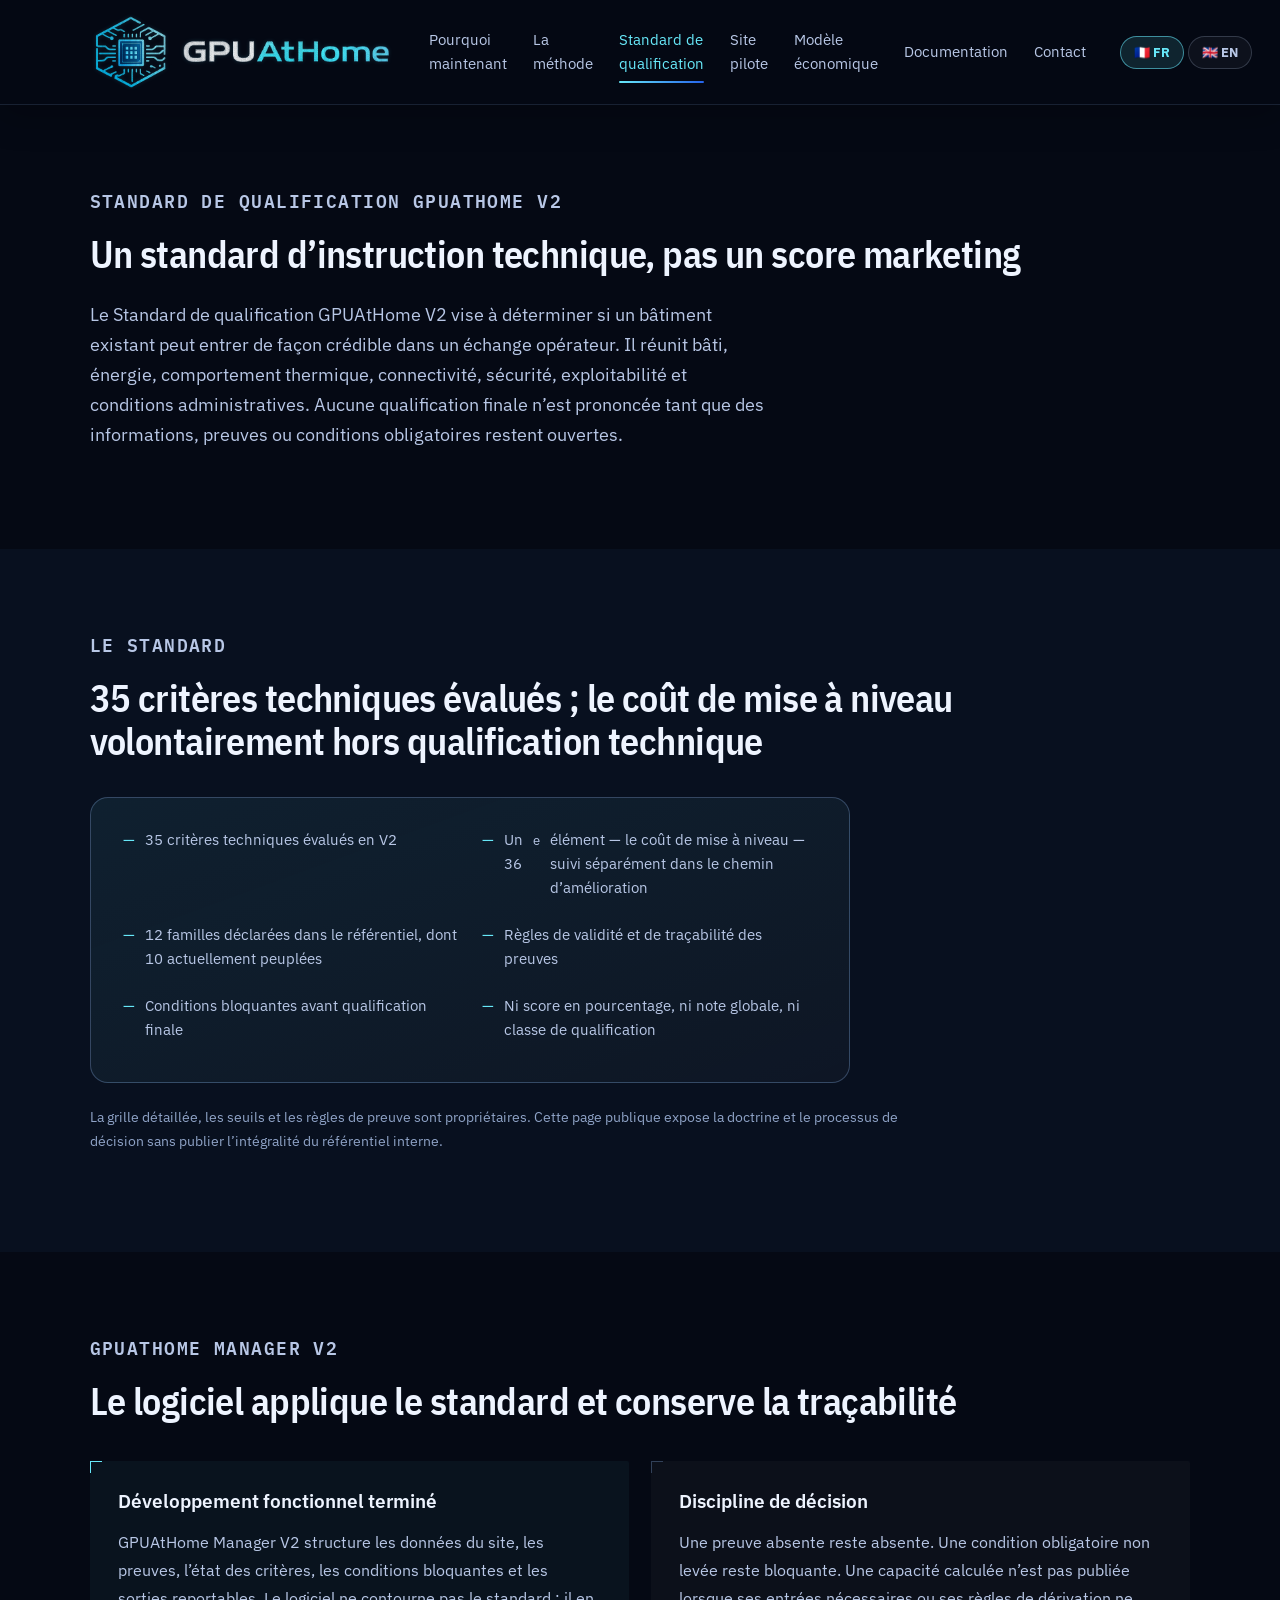
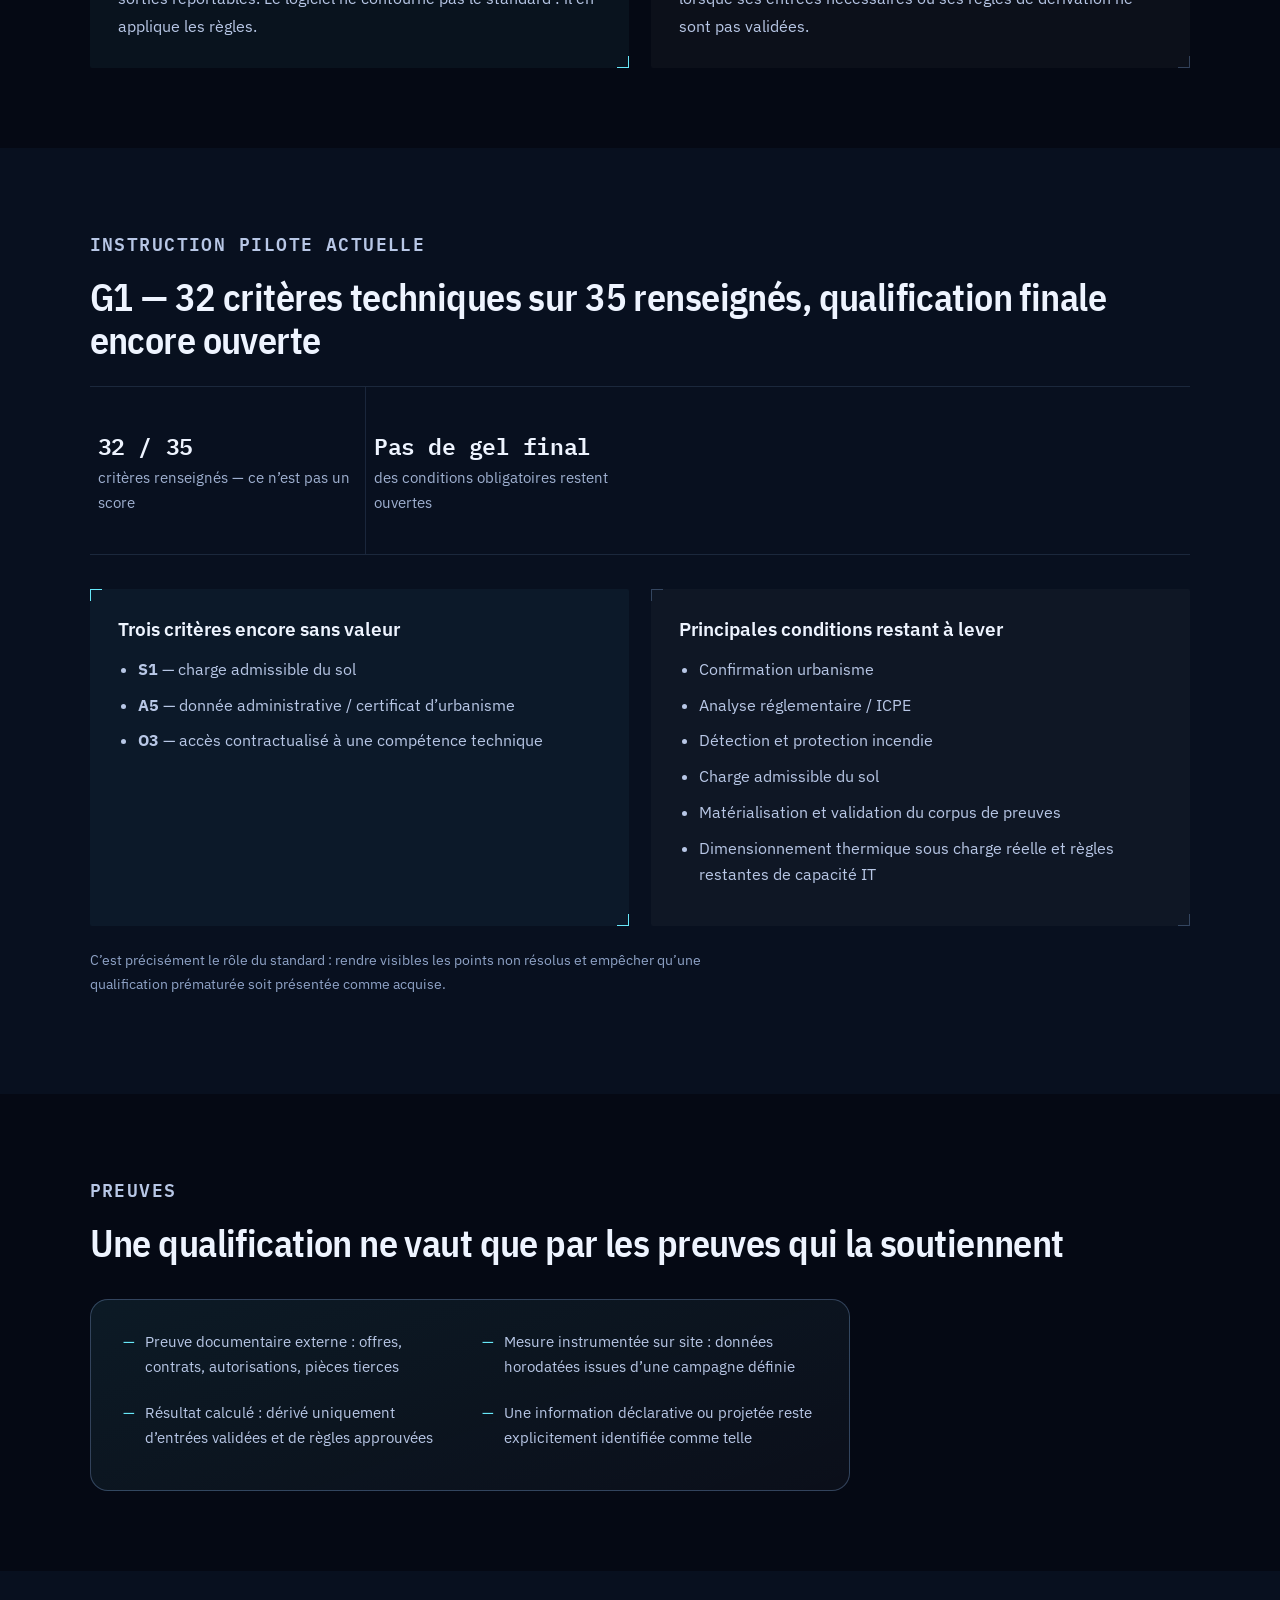
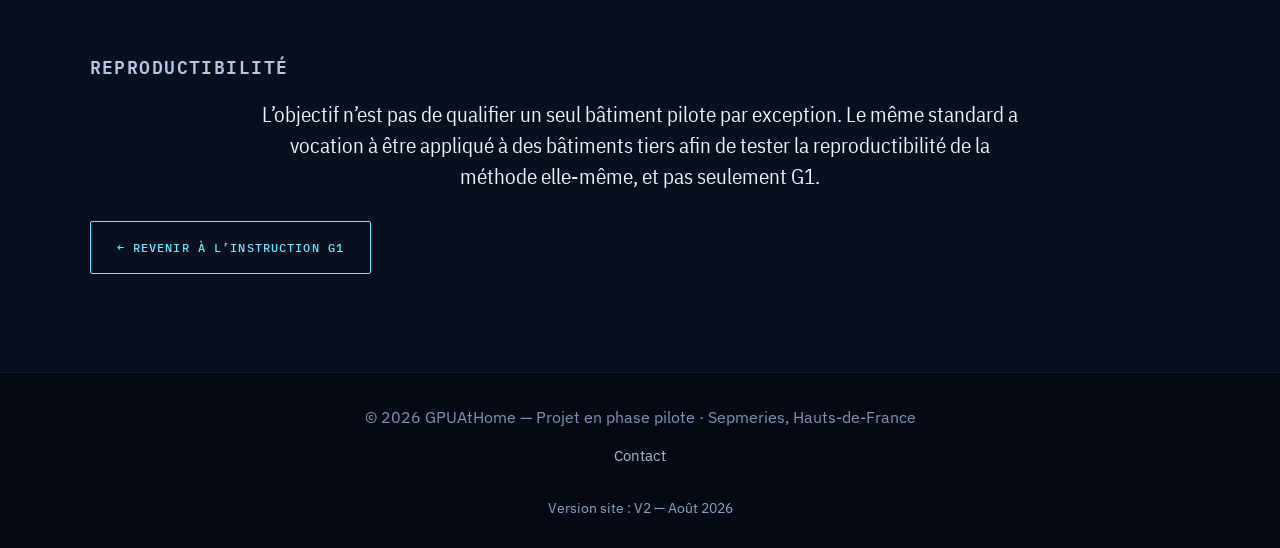
==== commit 7d396371: "Add files via upload" ====
--- a/qualification-framework.html
+++ b/qualification-framework.html
@@ -3,30 +3,33 @@
 <head>
 <meta charset="utf-8"/>
 <meta content="width=device-width, initial-scale=1.0" name="viewport"/>
-<title>Qualification Framework | GPUAtHome</title>
-<meta content="Le système d'instruction propriétaire GPUAtHome : un référentiel, un logiciel qui l'applique, des preuves, des règles de décision et des verrous, pour évaluer objectivement la capacité d'un bâtiment existant à accueillir des infrastructures de calcul IA." name="description"/>
+<title>Standard de qualification GPUAtHome V2 | GPUAtHome</title>
+<meta content="Le Standard de qualification GPUAtHome V2 et GPUAtHome Manager V2 : critères techniques, preuves, règles de décision et verrous pour instruire des bâtiments existants sans score marketing." name="description"/>
 <meta content="website" property="og:type"/>
 <meta content="https://gpuathome.com/qualification-framework.html" property="og:url"/>
-<meta content="Qualification Framework | GPUAtHome" property="og:title"/>
-<meta content="Le moteur de GPUAtHome : un référentiel propriétaire matérialisé dans un logiciel d'instruction, GPUAtHome Manager. Réponses, verdicts, preuves et verrous officiels — la qualification n'est jamais automatique." property="og:description"/>
+<meta content="Standard de qualification GPUAtHome V2 | GPUAtHome" property="og:title"/>
+<meta content="Un standard technique propriétaire appliqué par GPUAtHome Manager V2 : données, preuves, règles de décision et verrous avant toute qualification finale." property="og:description"/>
 <meta content="https://gpuathome.com/logo.png" property="og:image"/>
 <link href="logo.png" rel="icon" type="image/png"/>
 <link href="logo.png" rel="apple-touch-icon"/>
 <link href="https://fonts.googleapis.com" rel="preconnect"/>
 <link crossorigin="" href="https://fonts.gstatic.com" rel="preconnect"/>
-<link href="https://fonts.googleapis.com/css2?family=Space+Grotesk:wght@500;600;700&amp;family=Inter:wght@400;500;600;700;800&amp;family=IBM+Plex+Mono:wght@500;600&amp;display=swap" rel="stylesheet"/>
-<link href="style.css?v=77" rel="stylesheet"/>
+<link href="https://fonts.googleapis.com/css2?family=IBM+Plex+Sans:wght@400;500;600&amp;family=IBM+Plex+Sans+Condensed:wght@500;600&amp;family=IBM+Plex+Mono:wght@400;500&amp;display=swap" rel="stylesheet"/>
+<link href="style.css?v=78" rel="stylesheet"/>
 <link href="animations.css" rel="stylesheet"/>
-<link href="qf-page.css?v=2" rel="stylesheet"/>
-<style>
-  #qfReplayBtn{font-family:var(--font-mono,inherit);font-size:.8rem;letter-spacing:.03em;color:var(--muted,#b8c7e6);background:rgba(255,255,255,.05);border:1px solid var(--border,rgba(120,170,255,.16));border-radius:999px;padding:8px 18px;cursor:pointer;}
-  #qfReplayBtn:hover{border-color:var(--border-strong,rgba(103,232,249,.34));color:var(--cyan,#67e8f9);}
-</style>
+<link href="qf-page.css" rel="stylesheet"/>
+<!-- Surcouche « Le relevé ». Chargee en dernier : la retirer restaure
+     integralement l'apparence precedente pour toute la partie CSS. -->
+<link href="theme-releve.css?v=6" rel="stylesheet"/>
 <!-- Privacy-friendly analytics by Plausible -->
-<script async src="https://plausible.io/js/pa-NQ81xyQ6t1IffKp8BdThk.js"></script>
-<script>
-  window.plausible=window.plausible||function(){(plausible.q=plausible.q||[]).push(arguments)},plausible.init=plausible.init||function(i){plausible.o=i||{}};
-  plausible.init()
+<script>window.plausible=window.plausible||function(){(plausible.q=plausible.q||[]).push(arguments)},plausible.init=plausible.init||function(i){plausible.o=i||{}};
+  if (localStorage.plausible_ignore !== 'true') {
+    plausible.init();
+    var pa=document.createElement('script');
+    pa.async=true;
+    pa.src='https://plausible.io/js/pa-NQ81xyQ6t1IffKp8BdThk.js';
+    document.head.appendChild(pa);
+  }
 </script>
 </head>
 <body>
@@ -34,519 +37,82 @@
 <a aria-label="GPUAtHome - Accueil" class="brand-logo" href="index.html">
 <img alt="GPUAtHome - Infrastructure IA distribuée" src="logo.png"/>
 </a>
-<button aria-controls="siteNav" aria-expanded="false" aria-label="Ouvrir le menu" class="nav-toggle" id="navToggle" type="button">
-<span></span><span></span><span></span>
-</button>
-<nav id="siteNav">
+<nav>
+<a data-en="Why now" href="index.html#why-now">Pourquoi maintenant</a>
 <a data-en="Method" href="index.html#method">La méthode</a>
-<a data-en="Qualification Framework" href="qualification-framework.html">Framework</a>
-<a data-en="Pilot campus" href="index.html#pilot">Campus pilote</a>
-<a data-en="G1 qualification" href="index.html#qualification-g1">Qualification G1</a>
-<a data-en="Results" href="index.html#results">Résultats</a>
+<a class="is-current" data-en="Qualification Standard" href="qualification-framework.html">Standard de qualification</a>
+<a data-en="Pilot site" href="index.html#g1">Site pilote</a>
+<a data-en="Economic model" href="index.html#model-vision">Modèle économique</a>
+<a data-en="Documentation" href="index.html#documentation">Documentation</a>
 <a data-en="Contact" href="index.html#contact">Contact</a>
-<div class="nav-more" id="navMore">
-<button aria-expanded="false" class="nav-more-toggle" data-en="More" id="navMoreToggle" type="button">Plus</button>
-<div class="nav-more-panel">
-<a data-en="Why now" href="index.html#why-now">Pourquoi maintenant</a>
-<a data-en="Economic model" href="index.html#business-model">Modèle économique</a>
-<a data-en="Roadmap" href="index.html#progress">Feuille de route</a>
-<a data-en="Ecosystem" href="index.html#partners">Écosystème</a>
-<a data-en="Documentation" href="index.html#documentation">Documentation</a>
-</div>
-</div>
-<a class="btn primary nav-mobile-cta" data-en="Get in touch" href="index.html#contact">Prendre contact</a>
 </nav>
-<a class="btn primary header-cta" data-en="Get in touch" href="index.html#contact">Prendre contact</a>
-<div class="nav-scrim" id="navScrim"></div>
 </header>
 <main>
-<section class="section">
-<p class="section-label" data-en="The engine of GPUAtHome">Le moteur de GPUAtHome</p>
-<h1 data-en="The Qualification Framework">Le Qualification Framework</h1>
-<p class="section-intro" data-en="GPUAtHome does not merely hold an assessment grid. The Qualification Framework is a proprietary assessment system: a referential, the software that applies it, evidence, decision rules, locks and traceability. The result is never a single score — and it is never automatic.">
-        GPUAtHome ne dispose pas seulement d'une grille d'évaluation. Le Qualification Framework est un système
-        d'instruction propriétaire : un référentiel, un logiciel qui l'applique, des preuves, des règles de
-        décision, des verrous et une traçabilité. Le résultat n'est jamais une note unique — et il n'est jamais
-        automatique.
-      </p>
-
-<div class="qf-engine-wrap reveal-item" id="qfEngineWrap">
-
-<div class="qf-ecosystem-flow" id="qfChain" style="margin-top:8px;justify-content:center;" aria-label="Chaîne d'instruction : bâtiment, instruction structurée, réponses et preuves, gates et règles, verrous, qualification">
-<div class="qf-ecosystem-step" style="width:auto;min-width:118px;flex:1 1 118px;padding:16px 12px;"><h4 data-en="Building">Bâtiment</h4><p data-en="The existing site to be assessed">Le site existant à instruire</p></div>
-<div class="qf-ecosystem-arrow" style="width:26px;"><span aria-hidden="true">→</span></div>
-<div class="qf-ecosystem-step" style="width:auto;min-width:118px;flex:1 1 118px;padding:16px 12px;"><h4 data-en="Structured assessment">Instruction structurée</h4><p data-en="A persistent assessment, opened per building">Une instruction persistante, ouverte par bâtiment</p></div>
-<div class="qf-ecosystem-arrow" style="width:26px;"><span aria-hidden="true">→</span></div>
-<div class="qf-ecosystem-step" style="width:auto;min-width:118px;flex:1 1 118px;padding:16px 12px;"><h4 data-en="Answers &amp; evidence">Réponses &amp; preuves</h4><p data-en="Recorded values, assessor verdicts, supporting evidence">Valeurs renseignées, verdicts d'instructeur, pièces de preuve</p></div>
-<div class="qf-ecosystem-arrow" style="width:26px;"><span aria-hidden="true">→</span></div>
-<div class="qf-ecosystem-step" style="width:auto;min-width:118px;flex:1 1 118px;padding:16px 12px;"><h4 data-en="Gates &amp; rules">Gates &amp; règles</h4><p data-en="The referential's decision rules are applied">Les règles de décision du référentiel sont appliquées</p></div>
-<div class="qf-ecosystem-arrow" style="width:26px;"><span aria-hidden="true">→</span></div>
-<div class="qf-ecosystem-step" style="width:auto;min-width:118px;flex:1 1 118px;padding:16px 12px;"><h4 data-en="Locks">Verrous</h4><p data-en="What is missing is stated explicitly and blocks the conclusion">Ce qui manque est explicité et bloque la conclusion</p></div>
-<div class="qf-ecosystem-arrow" style="width:26px;"><span aria-hidden="true">→</span></div>
-<div class="qf-ecosystem-step qf-ecosystem-step--core" style="width:auto;min-width:118px;flex:1 1 118px;padding:16px 12px;"><h4 data-en="Usable qualification">Qualification exploitable</h4><p data-en="Produced only once the required conditions are met">Produite uniquement lorsque les conditions requises sont réunies</p></div>
+<section class="section" id="top">
+<p class="section-label" data-en="GPUAtHome Qualification Standard V2">Standard de qualification GPUAtHome V2</p>
+<h2 data-en="A technical instruction standard, not a marketing score">Un standard d’instruction technique, pas un score marketing</h2>
+<p class="section-intro" data-en="GPUAtHome Qualification Standard V2 is designed to assess whether an existing building can credibly enter an operator discussion. It brings together building, energy, thermal behaviour, connectivity, security, operability and administrative conditions. A final qualification is not issued while mandatory information, evidence or gates remain unresolved.">Le Standard de qualification GPUAtHome V2 vise à déterminer si un bâtiment existant peut entrer de façon crédible dans un échange opérateur. Il réunit bâti, énergie, comportement thermique, connectivité, sécurité, exploitabilité et conditions administratives. Aucune qualification finale n’est prononcée tant que des informations, preuves ou conditions obligatoires restent ouvertes.</p>
+</section>
+<section class="section dark" id="referentiel">
+<p class="section-label" data-en="The standard">Le standard</p>
+<h2 data-en="35 technical criteria evaluated; upgrade cost deliberately kept outside the technical qualification">35 critères techniques évalués ; le coût de mise à niveau volontairement hors qualification technique</h2>
+<div class="qf-referentiel-card reveal-item">
+<ul class="qf-referentiel-list">
+<li data-en="35 technical criteria evaluated in V2">35 critères techniques évalués en V2</li>
+<li data-en="A 36th item — upgrade cost — tracked separately as part of the improvement path">Un 36<sup>e</sup> élément — le coût de mise à niveau — suivi séparément dans le chemin d’amélioration</li>
+<li data-en="12 families declared in the referential, of which 10 are currently populated">12 familles déclarées dans le référentiel, dont 10 actuellement peuplées</li>
+<li data-en="Evidence validity and traceability rules">Règles de validité et de traçabilité des preuves</li>
+<li data-en="Blocking gates before final qualification">Conditions bloquantes avant qualification finale</li>
+<li data-en="No percentage score, no overall grade, no qualification class">Ni score en pourcentage, ni note globale, ni classe de qualification</li>
+</ul>
 </div>
-
-<p class="small" style="text-align:center;max-width:600px;margin:18px auto 0;">
-<span data-en="Assessment incomplete — required conditions not met. No official qualification is produced." id="qfLockBlocked" style="color:var(--amber,#f5a524);">Instruction incomplète — conditions requises non réunies. Aucune qualification officielle n'est produite.</span>
-<span data-en="Required conditions met — the qualification result can now be produced." hidden="" id="qfLockCleared">Conditions requises réunies — le résultat de qualification peut être produit.</span>
-</p>
-
-<div class="qf-result" id="qfResult">
-<div class="qf-result-card">
-<p class="qf-result-eyebrow" data-en="QUALIFICATION RESULT — PRODUCED UNDER CONDITIONS">RÉSULTAT DE QUALIFICATION — PRODUIT SOUS CONDITIONS</p>
-<ul class="qf-result-list" id="qfResultList">
-<li><span class="qf-result-check" aria-hidden="true">✓</span><span data-en="Qualified technical state">État technique qualifié</span></li>
-<li><span class="qf-result-check" aria-hidden="true">✓</span><span data-en="Conditions and reservations">Conditions et réserves</span></li>
-<li><span class="qf-result-check" aria-hidden="true">✓</span><span data-en="Elements usable by the operator">Éléments exploitables par l'opérateur</span></li>
-</ul>
-<hr class="qf-result-divider"/>
-<p class="qf-result-footer" id="qfResultFooter" data-en="The result is produced only once the locks have been cleared. It is never the automatic conversion of recorded data.">
-        Le résultat n'est produit qu'une fois les verrous levés. Il n'est jamais la conversion automatique
-        d'une saisie.
-      </p>
-</div>
-</div>
-
-<div class="qf-phrases" id="qfPhrases">
-<p class="qf-phrase" data-en="Every building is assessed with exactly the same method.">Chaque bâtiment est évalué selon exactement la même méthode.</p>
-<p class="qf-phrase" data-en="A reproducible qualification.">Une qualification reproductible.</p>
-<p class="qf-phrase" data-en="Grounded in evidence.">Fondée sur des preuves.</p>
-<p class="qf-phrase" data-en="Comparable across multiple sites.">Comparable entre plusieurs sites.</p>
-</div>
-
-<div class="qf-sites-collapse" id="qfSitesCollapse">
-<div class="qf-sites" id="qfSites">
-<div class="qf-site qf-site--main" id="qfSiteMain">
-<span class="qf-site-eyebrow">Sepmeries</span>
-<span class="qf-site-num">
-<span class="qf-site-num-a" data-en="Pilot site">Site pilote</span>
-<span class="qf-site-num-b" data-en="Site No. 1">Site n°1</span>
-</span>
-</div>
-<div class="qf-site qf-site--ghost"><span class="qf-site-num" data-en="Site No. 2">Site n°2</span></div>
-<div class="qf-site qf-site--ghost"><span class="qf-site-num" data-en="Site No. 3">Site n°3</span></div>
-<div class="qf-site qf-site--ghost"><span class="qf-site-num" data-en="Site No. 4">Site n°4</span></div>
-</div>
-</div>
-</div>
-
-<div style="text-align:center;margin-top:18px;">
-<button class="whatsnew-link" id="qfReplayBtn" type="button" data-en="↻ Replay the animation">↻ Rejouer l'animation</button>
-</div>
-
-<p class="small" style="max-width:820px;margin:14px auto 0;text-align:center;" data-en="Illustrative animation of how the assessment operates, including a blocked state. It does not represent the detailed assessment status of the pilot site.">
-        Animation illustrative du déroulement d'une instruction, état bloqué compris — elle ne représente pas
-        l'état détaillé de l'instruction du site pilote.
-      </p>
-
-<noscript>
-<p class="qf-noscript-fallback" data-en="The Qualification Framework assesses a building across complementary domains — energy, thermal behaviour, connectivity, safety and fire, operability, legal framework, structure, site trajectory, among others. Every answer, verdict and piece of evidence feeds a traceable assessment state; official locks make explicit what is still missing and prevent any conclusion until the required conditions are met. The qualification result — a qualified technical state, its conditions and reservations, and elements usable by the operator — is produced only once those locks have been cleared. Sepmeries is the pilot campus — Site No. 1 of a method designed to be reproduced.">
-        Le Qualification Framework instruit un bâtiment sur des domaines complémentaires — énergie, thermique,
-        connectivité, sûreté et incendie, exploitabilité, cadre juridique, bâti et structure, trajectoire du
-        site, notamment. Chaque réponse, chaque verdict et chaque preuve alimente un état d'instruction
-        traçable ; les verrous officiels explicitent ce qui manque et empêchent de conclure tant que les
-        conditions requises ne sont pas réunies. Le résultat de qualification — un état technique qualifié, ses
-        conditions et réserves, et les éléments exploitables par l'opérateur — n'est produit qu'une fois ces
-        verrous levés. Sepmeries est le campus pilote — Site n°1 d'une méthode conçue pour être reproduite.
-      </p>
-      </noscript>
-
-<p class="small" style="max-width:820px;margin-top:28px;" data-en="The Qualification Framework itself — the detailed grid, thresholds and evidence rules — is GPUAtHome's core intellectual property and is not published here. It is shared under confidentiality with qualified partners and investors.">
-        Le Qualification Framework lui-même — la grille détaillée, les seuils et les règles de preuve — constitue la
-        principale propriété intellectuelle de GPUAtHome et n'est pas publié ici. Il est communiqué sous
-        confidentialité aux partenaires et investisseurs qualifiés.
-      </p>
-
-<div class="qf-referentiel-card">
-<h3 data-en="Domains of assessment">Les domaines d'instruction</h3>
-<p style="color:var(--muted);font-size:0.94rem;margin:0 0 14px;" data-en="A building is assessed across complementary domains — including energy, thermal behaviour, connectivity, safety and fire, operability, legal framework, structure, and the site's own trajectory. Each domain carries its own criteria, decision rules and evidence requirements.">
-        Un bâtiment est instruit sur des domaines complémentaires — notamment l'énergie, le thermique, la
-        connectivité, la sûreté et l'incendie, l'exploitabilité, le cadre juridique, le bâti et la structure,
-        ainsi que la trajectoire propre du site. Chaque domaine porte ses critères, ses règles de décision et
-        ses exigences de preuve.
-      </p>
-<p style="color:var(--muted-2);font-size:0.88rem;margin:0;" data-en="The composition of the domains, their criteria, decision rules and evidence requirements belong to the proprietary referential and are not published here.">
-        La composition des domaines, leurs critères, règles de décision et exigences de preuve relèvent du
-        référentiel propriétaire et ne sont pas publiés ici.
-      </p>
-</div>
-
-<div class="qf-referentiel-card" style="margin-top:24px;">
-<h3 data-en="The founding principle">Le principe fondamental</h3>
-<p style="color:var(--muted);font-size:0.94rem;margin:0;" data-en="A recorded value is never a validation in itself. Depending on the criterion, qualification requires — distinctly — an answer, an assessor's verdict, a piece of evidence, or an approved rule. The software never turns raw data into compliance automatically: that is precisely what makes the result auditable.">
-        Une donnée renseignée ne vaut jamais validation. Selon le critère, la qualification exige distinctement
-        une réponse, un verdict d'instructeur, une pièce de preuve ou une règle approuvée. Le logiciel ne
-        transforme jamais automatiquement une valeur brute en conformité — c'est précisément ce qui rend le
-        résultat auditable.
-      </p>
-</div>
-
-<h3 style="margin-top:56px;" data-en="From the referential to the software">Du référentiel au logiciel</h3>
-<p style="max-width:820px;" data-en="The referential no longer lives on paper alone. GPUAtHome Manager turns it into a structured assessment: every answer, verdict and piece of evidence feeds a traceable qualification state, and the locks prevent any conclusion until the required conditions are met.">
-        Le référentiel ne vit plus seulement sur le papier. GPUAtHome Manager en matérialise l'instruction :
-        chaque réponse, chaque verdict et chaque preuve alimente un état de qualification traçable, et les
-        verrous empêchent de conclure tant que les conditions nécessaires ne sont pas réunies.
-      </p>
-<div class="qf-ecosystem-flow">
-<div class="qf-ecosystem-step qf-ecosystem-step--core">
-<div class="qf-ecosystem-icon icon-framework" aria-hidden="true"></div>
-<h4 data-en="Qualification Framework">Qualification Framework</h4>
-<p data-en="The referential — domains, decision rules, evidence requirements">Le référentiel — domaines, règles de décision, exigences de preuve</p>
-</div>
-<div class="qf-ecosystem-arrow"><span aria-hidden="true">→</span></div>
-<div class="qf-ecosystem-step">
-<div class="qf-ecosystem-icon icon-manager" aria-hidden="true"></div>
-<h4 data-en="GPUAtHome Manager">GPUAtHome Manager</h4>
-<p data-en="Structured assessment: answers, verdicts, evidence, recalculation">L'instruction structurée : réponses, verdicts, preuves, recalcul</p>
-</div>
-<div class="qf-ecosystem-arrow"><span aria-hidden="true">→</span></div>
-<div class="qf-ecosystem-step">
-<div class="qf-ecosystem-icon icon-report" aria-hidden="true"></div>
-<h4 data-en="Locks &amp; report">Verrous &amp; rapport</h4>
-<p data-en="The locks state what is missing; the report is issued only once conditions are met">Les verrous explicitent ce qui manque ; le rapport n'est émis qu'une fois les conditions réunies</p>
-</div>
-<div class="qf-ecosystem-arrow"><span aria-hidden="true">→</span></div>
-<div class="qf-ecosystem-step">
-<div class="qf-ecosystem-icon icon-operator" aria-hidden="true"></div>
-<h4 data-en="GPU operator">Opérateur GPU</h4>
-<p data-en="Deploys equipment based on the qualified result">Déploie ses équipements sur la base du résultat qualifié</p>
-</div>
-</div>
-
-<div class="qf-referentiel-card" style="margin-top:34px;">
-<h3 data-en="What the software actually does">Ce que le logiciel fait réellement</h3>
-<ul class="qf-referentiel-list">
-<li data-en="A persistent assessment, opened and kept per building"><strong>Instruction persistante</strong> — ouverte et conservée par bâtiment</li>
-<li data-en="Criteria structured by domain"><strong>Critères structurés</strong> — organisés par domaine d'instruction</li>
-<li data-en="Quantitative and qualitative answers"><strong>Réponses</strong> — quantitatives et qualitatives</li>
-<li data-en="Answer and verdict kept distinct where the criterion requires it"><strong>Réponse et verdict distingués</strong> — lorsque le critère l'exige</li>
-<li data-en="Evidence items or references attached to the assessment"><strong>Preuves</strong> — pièces ou références rattachées à l'instruction</li>
-<li data-en="Recalculation of the assessment state"><strong>Recalcul</strong> — de l'état d'instruction</li>
-<li data-en="Official locks stating explicitly what is still missing"><strong>Verrous officiels</strong> — explicitant ce qui manque encore</li>
-<li data-en="Assessment preserved and resumed between two sessions"><strong>Reprise</strong> — instruction conservée et reprise entre deux sessions</li>
-</ul>
-<p style="color:var(--muted-2);font-size:0.85rem;margin:18px 0 0;" data-en="GPUAtHome Manager — current generation validated under Windows — internal version.">
-        GPUAtHome Manager — génération actuelle validée sous Windows — version interne.
-      </p>
-</div>
-
-<h3 style="margin-top:56px;" data-en="Simplified example of output">Exemple simplifié de sortie</h3>
-<p class="small" style="max-width:760px;" data-en="Illustrative example only. The wording below is generic: it is not a literal output of the software, and does not correspond to the Sepmeries data — see the Results section for G1's real figures.">
-        Exemple purement illustratif. Les formulations ci-dessous sont génériques : elles ne reproduisent pas
-        les sorties littérales du logiciel et ne correspondent pas aux données de Sepmeries — voir la section
-        Résultats pour les chiffres réels de G1.
-      </p>
-<p class="small" style="max-width:760px;margin-top:22px;" data-en="1 — Assessment in progress: the locks state what is missing and no result is produced."><strong>1 — Instruction en cours</strong> : les verrous explicitent ce qui manque, et aucun résultat n'est produit.</p>
-<pre class="qf-report-extract" aria-hidden="true">BÂTIMENT — exemple illustratif
-&gt; Domaine A ......... <span class="ok">✓ instruit</span>
-&gt; Domaine B ......... <span class="ok">✓ instruit</span>
-&gt; Domaine C ......... <span class="warn">→ instruction incomplète</span>
-&gt; Domaine D ......... <span class="ok">✓ instruit</span>
-&gt; …
-
-VERROUS OFFICIELS — exemple illustratif
-&gt; <span class="warn">Un critère obligatoire n'est pas renseigné</span>
-&gt; <span class="warn">Une preuve obligatoire est manquante</span>
-&gt; Qualification officielle ... <span class="warn">non produite</span></pre>
-<p class="small" style="max-width:760px;margin-top:26px;" data-en="2 — Once the locks are cleared: the qualification result becomes available."><strong>2 — Une fois les verrous levés</strong> : le résultat de qualification devient disponible.</p>
-<pre class="qf-report-extract" aria-hidden="true">VERROUS OFFICIELS — exemple illustratif
-&gt; <span class="ok">Aucun verrou actif</span>
-
-RÉSULTAT DE QUALIFICATION — <span class="hl">produit sous conditions</span>
-&gt; État technique qualifié ........ <span class="ok">produit</span>
-&gt; Conditions et réserves ......... <span class="ok">explicitées</span>
-&gt; Éléments exploitables .......... <span class="ok">transmis à l'opérateur</span></pre>
-
-<div class="qf-referentiel-card" style="margin-top:56px;">
-<h3 data-en="Historical campaigns are never rewritten">Les campagnes historiques ne sont jamais réécrites</h3>
-<p style="color:var(--muted);font-size:0.94rem;margin:0;" data-en="Historical assessment campaigns remain preserved in their original state for traceability. Subsequent developments of the Qualification Framework and GPUAtHome Manager do not rewrite previously established results.">
-        Les campagnes historiques demeurent conservées dans leur état d'origine afin d'assurer leur
-        traçabilité. Les évolutions ultérieures du Qualification Framework et de GPUAtHome Manager ne
-        réécrivent pas les résultats antérieurement établis.
-      </p>
-</div>
-
-<div class="qf-vision-block" style="margin-top:56px;">
-<p data-en="The Qualification Framework is not a promise: it is a referential already in use, implemented in software, fed by documented evidence — and designed to refuse to conclude for as long as the conditions are not met.">
-        Le Qualification Framework n'est pas une promesse : c'est un référentiel déjà utilisé, matérialisé dans
-        un logiciel, alimenté par des preuves documentées — et conçu pour refuser de conclure tant que les
-        conditions ne sont pas réunies.
-      </p>
-</div>
-
-<div class="qf-back-to-site">
-<a class="btn primary" data-en="Back to the method" href="index.html#method">← Retour à la méthode</a>
+<p class="small" style="max-width:820px;margin-top:22px;" data-en="The detailed grid, thresholds and evidence rules are proprietary. The public page explains the doctrine and the decision process without disclosing the full internal referential.">La grille détaillée, les seuils et les règles de preuve sont propriétaires. Cette page publique expose la doctrine et le processus de décision sans publier l’intégralité du référentiel interne.</p>
+</section>
+<section class="section" id="manager">
+<p class="section-label" data-en="GPUAtHome Manager V2">GPUAtHome Manager V2</p>
+<h2 data-en="The software applies the standard and preserves traceability">Le logiciel applique le standard et conserve la traçabilité</h2>
+<div class="grid two">
+<article class="card highlight reveal-item"><h3 data-en="Functional development complete">Développement fonctionnel terminé</h3><p data-en="GPUAtHome Manager V2 structures site data, evidence, criterion states, blocking conditions and reportable outputs. The software does not bypass the standard: it applies its rules.">GPUAtHome Manager V2 structure les données du site, les preuves, l’état des critères, les conditions bloquantes et les sorties reportables. Le logiciel ne contourne pas le standard : il en applique les règles.</p></article>
+<article class="card reveal-item"><h3 data-en="Decision discipline">Discipline de décision</h3><p data-en="Missing evidence remains missing. An unresolved mandatory gate remains blocking. A calculated capacity is not published when its required inputs or derivation rules are not validated.">Une preuve absente reste absente. Une condition obligatoire non levée reste bloquante. Une capacité calculée n’est pas publiée lorsque ses entrées nécessaires ou ses règles de dérivation ne sont pas validées.</p></article>
 </div>
 </section>
+<section class="section dark" id="g1-v2">
+<p class="section-label" data-en="Current pilot assessment">Instruction pilote actuelle</p>
+<h2 data-en="G1 — 32 of 35 technical criteria populated, final qualification still open">G1 — 32 critères techniques sur 35 renseignés, qualification finale encore ouverte</h2>
+<div class="stats reveal-item">
+<div><strong>32 / 35</strong><span data-en="criteria populated — not a score">critères renseignés — ce n’est pas un score</span></div>
+<div><strong data-en="No final freeze">Pas de gel final</strong><span data-en="mandatory conditions remain open">des conditions obligatoires restent ouvertes</span></div>
+</div>
+<div class="grid two" style="margin-top:34px;">
+<article class="card highlight reveal-item"><h3 data-en="Three criteria still without a value">Trois critères encore sans valeur</h3><ul><li><strong>S1</strong> — <span data-en="admissible floor load">charge admissible du sol</span></li><li><strong>A5</strong> — <span data-en="administrative data / planning certificate">donnée administrative / certificat d’urbanisme</span></li><li><strong>O3</strong> — <span data-en="contracted access to technical expertise">accès contractualisé à une compétence technique</span></li></ul></article>
+<article class="card reveal-item"><h3 data-en="Main conditions still to clear">Principales conditions restant à lever</h3><ul><li data-en="Urban-planning confirmation">Confirmation urbanisme</li><li data-en="Regulatory / ICPE analysis">Analyse réglementaire / ICPE</li><li data-en="Fire detection and protection requirements">Détection et protection incendie</li><li data-en="Admissible floor load">Charge admissible du sol</li><li data-en="Evidence corpus materialisation and validation">Matérialisation et validation du corpus de preuves</li><li data-en="Cooling sizing under real IT load and remaining IT-capacity rules">Dimensionnement thermique sous charge réelle et règles restantes de capacité IT</li></ul></article>
+</div>
+<p class="small" style="margin-top:22px;" data-en="This is precisely the purpose of the standard: to make unresolved items visible and to prevent a premature qualification from being presented as established.">C’est précisément le rôle du standard : rendre visibles les points non résolus et empêcher qu’une qualification prématurée soit présentée comme acquise.</p>
+</section>
+<section class="section" id="evidence">
+<p class="section-label" data-en="Evidence">Preuves</p>
+<h2 data-en="A qualification is only as strong as the evidence behind it">Une qualification ne vaut que par les preuves qui la soutiennent</h2>
+<div class="qf-referentiel-card reveal-item"><ul class="qf-referentiel-list"><li data-en="External documented evidence: offers, contracts, permits, third-party documents">Preuve documentaire externe : offres, contrats, autorisations, pièces tierces</li><li data-en="Instrumented on-site measurement: time-stamped data from a defined campaign">Mesure instrumentée sur site : données horodatées issues d’une campagne définie</li><li data-en="Calculated result: derived only from validated inputs and approved rules">Résultat calculé : dérivé uniquement d’entrées validées et de règles approuvées</li><li data-en="Declared or projected information remains explicitly identified as such">Une information déclarative ou projetée reste explicitement identifiée comme telle</li></ul></div>
+</section>
+<section class="section dark" id="vision-qf">
+<p class="section-label" data-en="Reproducibility">Reproductibilité</p>
+<div class="qf-vision-block reveal-item"><p data-en="The objective is not to certify a single pilot building by exception. The same standard is intended to be applied to third-party buildings so that the method itself — not only G1 — can be tested for reproducibility.">L’objectif n’est pas de qualifier un seul bâtiment pilote par exception. Le même standard a vocation à être appliqué à des bâtiments tiers afin de tester la reproductibilité de la méthode elle-même, et pas seulement G1.</p></div>
+<p style="margin-top:28px;"><a class="btn primary" data-en="Back to the G1 assessment" href="index.html#qualification">← Revenir à l’instruction G1</a></p>
+</section>
 </main>
+
 <footer>
-<div class="footer-brand">
-<p class="footer-name" data-en="GPUAtHome">GPUAtHome</p>
-<p class="footer-tagline" data-en="Proprietary referential · GPUAtHome Manager">Référentiel propriétaire · GPUAtHome Manager</p>
-<p class="footer-scope" data-en="Qualification methodology • Pilot site • Qualification tools">Méthodologie de qualification • Site pilote • Outils de qualification</p>
-</div>
-<p class="footer-status" data-en="Active framework • GPUAtHome Manager — current generation validated under Windows — internal version">Référentiel actif • GPUAtHome Manager — génération actuelle validée sous Windows — version interne</p>
-<hr class="footer-divider"/>
-<div class="footer-bottom">
-<p class="footer-copyright" data-en="© 2026 GPUAtHome. Qualification Framework and website content. All rights reserved.">© 2026 GPUAtHome. Qualification Framework et contenus du site. Tous droits réservés.</p>
+<p data-en="© 2026 GPUAtHome — Pilot phase project · Sepmeries, Hauts-de-France">© 2026 GPUAtHome — Projet en phase pilote · Sepmeries, Hauts-de-France</p>
 <nav class="footer-links" aria-label="Liens de pied de page">
-<a href="mailto:contact@gpuathome.com" data-en="Contact">Contact</a>
+<a href="index.html#contact" data-en="Contact">Contact</a>
 </nav>
-</div>
+<p class="small" data-en="Site version: V2 — August 2026">Version site : V2 — Août 2026</p>
 </footer>
 <script defer="" src="lang.js"></script>
-<script defer="" src="animations.js?v=2"></script>
 <script>
-/* ── Navigation : panneau mobile + menu "Plus" ── */
-(function () {
-  'use strict';
-  var toggle = document.getElementById('navToggle');
-  var nav = document.getElementById('siteNav');
-  var scrim = document.getElementById('navScrim');
-  var more = document.getElementById('navMore');
-  var moreToggle = document.getElementById('navMoreToggle');
-
-  function closeNav() {
-    if (!nav) return;
-    nav.classList.remove('is-open');
-    if (toggle) toggle.setAttribute('aria-expanded', 'false');
-    if (scrim) scrim.classList.remove('is-open');
-  }
-
-  function openNav() {
-    if (!nav) return;
-    nav.classList.add('is-open');
-    if (toggle) toggle.setAttribute('aria-expanded', 'true');
-    if (scrim) scrim.classList.add('is-open');
-  }
-
-  if (toggle && nav) {
-    toggle.addEventListener('click', function () {
-      var isOpen = nav.classList.contains('is-open');
-      if (isOpen) { closeNav(); } else { openNav(); }
-    });
-  }
-
-  if (scrim) scrim.addEventListener('click', closeNav);
-
-  if (nav) {
-    nav.querySelectorAll('a').forEach(function (a) {
-      a.addEventListener('click', closeNav);
-    });
-  }
-
-  if (more && moreToggle) {
-    moreToggle.addEventListener('click', function (e) {
-      e.stopPropagation();
-      var isOpen = more.classList.contains('is-open');
-      more.classList.toggle('is-open', !isOpen);
-      moreToggle.setAttribute('aria-expanded', String(!isOpen));
-    });
-    document.addEventListener('click', function (e) {
-      if (!more.contains(e.target)) {
-        more.classList.remove('is-open');
-        moreToggle.setAttribute('aria-expanded', 'false');
-      }
-    });
-  }
-
-  document.addEventListener('keydown', function (e) {
-    if (e.key === 'Escape') {
-      closeNav();
-      if (more) more.classList.remove('is-open');
-    }
-  });
-
-  window.addEventListener('resize', function () {
-    if (window.innerWidth > 1100) closeNav();
-  });
-})();
-</script>
-<script>
-/* ── Séquenceur d'animation de la chaîne d'instruction ──
-   Déroule les étapes, marque un arrêt sur l'état verrouillé, puis
-   affiche le résultat. Amélioration progressive uniquement. */
-(function () {
-  'use strict';
-  var stageWrap = document.getElementById('qfEngineWrap');
-  if (!stageWrap) return;
-
-  var steps = Array.prototype.slice.call(document.querySelectorAll('#qfChain .qf-ecosystem-step'));
-  var arrows = Array.prototype.slice.call(document.querySelectorAll('#qfChain .qf-ecosystem-arrow'));
-  var blocked = document.getElementById('qfLockBlocked');
-  var cleared = document.getElementById('qfLockCleared');
-  var resultEl = document.getElementById('qfResult');
-  var resultItems = document.querySelectorAll('#qfResultList li');
-  var resultFooter = document.getElementById('qfResultFooter');
-  var phrasesWrap = document.getElementById('qfPhrases');
-  var phraseEls = document.querySelectorAll('#qfPhrases .qf-phrase');
-  var siteMain = document.getElementById('qfSiteMain');
-  var ghostSites = document.querySelectorAll('.qf-site--ghost');
-  var sitesCollapse = document.getElementById('qfSitesCollapse');
-  var replayBtn = document.getElementById('qfReplayBtn');
-  var timers = [];
-
-  function clearTimers() { timers.forEach(clearTimeout); timers = []; }
-  function at(ms, fn) { timers.push(setTimeout(fn, ms)); }
-
-  /* Amélioration progressive : sans JavaScript, aucun élément n'est
-     masqué (l'état bloqué reste lisible et honnête). Les transitions
-     ne sont posées qu'ici, au moment où le script prend la main. */
-  function prep(el) {
-    if (!el) return;
-    el.style.transition = 'opacity 0.55s cubic-bezier(0.22,1,0.36,1), transform 0.55s cubic-bezier(0.22,1,0.36,1)';
-    el.style.opacity = '0';
-    el.style.transform = 'translateY(10px)';
-  }
-  function show(el) {
-    if (!el) return;
-    el.style.opacity = '1';
-    el.style.transform = 'none';
-  }
-
-  /* Le CSS garde .qf-result et .qf-sites-collapse à max-height:0
-     (correctif espace vide iOS Safari) tant que leur hauteur réelle
-     n'a pas été fixée en JS au moment où le contenu doit s'ouvrir. */
-  function qfExpand(el, marginTop) {
-    if (!el) return;
-    el.style.maxHeight = el.scrollHeight + 'px';
-    if (marginTop) el.style.marginTop = marginTop;
-  }
-  function qfCollapse(el) {
-    if (!el) return;
-    el.style.maxHeight = '';
-    el.style.marginTop = '';
-  }
-
-  function resetAll() {
-    clearTimers();
-    steps.forEach(prep);
-    arrows.forEach(prep);
-    if (blocked) { blocked.hidden = false; prep(blocked); }
-    if (cleared) cleared.hidden = true;
-    if (resultEl) { resultEl.classList.remove('is-visible'); qfCollapse(resultEl); }
-    resultItems.forEach(function (li) { li.classList.remove('is-visible'); });
-    if (resultFooter) resultFooter.classList.remove('is-visible');
-    if (phrasesWrap) phrasesWrap.classList.remove('is-open');
-    phraseEls.forEach(function (p) { p.classList.remove('is-active'); });
-    if (siteMain) siteMain.classList.remove('is-visible', 'is-qualified', 'is-flash');
-    ghostSites.forEach(function (s) { s.classList.remove('is-visible'); });
-    if (sitesCollapse) qfCollapse(sitesCollapse);
-  }
-
-  /* État final complet, sans animation (mouvement réduit, ou repli). */
-  function showAll() {
-    clearTimers();
-    steps.forEach(show);
-    arrows.forEach(show);
-    if (blocked) blocked.hidden = true;
-    if (cleared) { cleared.hidden = false; show(cleared); }
-    if (resultEl) { qfExpand(resultEl, '42px'); resultEl.classList.add('is-visible'); }
-    resultItems.forEach(function (li) { li.classList.add('is-visible'); });
-    if (resultFooter) resultFooter.classList.add('is-visible');
-    if (phrasesWrap) phrasesWrap.classList.add('is-open');
-    if (phraseEls.length) phraseEls[phraseEls.length - 1].classList.add('is-active');
-    if (sitesCollapse) qfExpand(sitesCollapse, '50px');
-    if (siteMain) siteMain.classList.add('is-visible', 'is-qualified');
-    ghostSites.forEach(function (s) { s.classList.add('is-visible'); });
-  }
-
-  function run() {
-    resetAll();
-
-    /* Phase 1 — la chaîne se déroule jusqu'au verrou (5 premières étapes). */
-    var t = 500, STEP = 780, upTo = Math.min(5, steps.length);
-    for (var i = 0; i < upTo; i++) {
-      (function (idx) {
-        at(t + idx * STEP, function () {
-          show(steps[idx]);
-          if (idx > 0 && arrows[idx - 1]) show(arrows[idx - 1]);
-        });
-      })(i);
-    }
-
-    /* Phase 2 — arrêt explicite sur l'état verrouillé. */
-    var lockAt = t + (upTo - 1) * STEP + 500;
-    at(lockAt, function () { show(blocked); });
-
-    /* Phase 3 — les conditions sont réunies : le verrou est levé, et
-       seulement alors la dernière étape puis le résultat apparaissent. */
-    var unlockAt = lockAt + 2600;
-    at(unlockAt, function () {
-      if (blocked) blocked.hidden = true;
-      if (cleared) { cleared.hidden = false; prep(cleared); }
-      at(30, function () { show(cleared); });
-      if (arrows[upTo - 1]) show(arrows[upTo - 1]);
-      if (steps[upTo]) show(steps[upTo]);
-    });
-
-    var resultStart = unlockAt + 900;
-    at(resultStart, function () {
-      if (resultEl) {
-        qfExpand(resultEl, '42px');
-        resultEl.classList.add('is-visible');
-      }
-    });
-    resultItems.forEach(function (li, i) {
-      at(resultStart + 200 + i * 180, function () { li.classList.add('is-visible'); });
-    });
-    var footerAt = resultStart + 200 + resultItems.length * 180 + 150;
-    at(footerAt, function () { if (resultFooter) resultFooter.classList.add('is-visible'); });
-
-    /* Phase 4 — phrases. .qf-phrases doit recevoir .is-open pour sortir
-       de min-height:0 (ses enfants sont en position absolue). */
-    var phraseStart = footerAt + 1600, PHRASE_DUR = 2000;
-    at(phraseStart - 200, function () { if (phrasesWrap) phrasesWrap.classList.add('is-open'); });
-    phraseEls.forEach(function (p, i) {
-      at(phraseStart + i * PHRASE_DUR, function () {
-        phraseEls.forEach(function (o) { o.classList.remove('is-active'); });
-        p.classList.add('is-active');
-      });
-    });
-
-    /* Phase 5 — reproductibilité multi-sites. */
-    var sitesStart = phraseStart + phraseEls.length * PHRASE_DUR + 250;
-    at(sitesStart, function () {
-      qfExpand(sitesCollapse, '50px');
-      if (siteMain) {
-        siteMain.classList.add('is-visible');
-        at(600, function () { siteMain.classList.add('is-qualified', 'is-flash'); });
-      }
-    });
-    ghostSites.forEach(function (s, i) {
-      at(sitesStart + 700 + i * 220, function () { s.classList.add('is-visible'); });
-    });
-  }
-
-  var reduceMotion = window.matchMedia && window.matchMedia('(prefers-reduced-motion: reduce)').matches;
-
-  if (reduceMotion) {
-    showAll();
-    if (replayBtn) replayBtn.style.display = 'none';
-    return;
-  }
-
-  var played = false;
-  if ('IntersectionObserver' in window) {
-    resetAll();
-    var obs = new IntersectionObserver(function (entries, o) {
-      entries.forEach(function (entry) {
-        if (entry.isIntersecting && !played) {
-          played = true;
-          run();
-          o.unobserve(entry.target);
-        }
-      });
-    }, { threshold: 0.35 });
-    obs.observe(stageWrap);
-  } else {
-    run();
-  }
-  if (replayBtn) replayBtn.addEventListener('click', run);
-})();
-</script>
-<script>
-/* ── Reveal-item (identique à index.html) ── */
+/* Scroll reveal minimal, identique en principe à celui d'index.html,
+   pour les .reveal-item de cette page (pas de dépendance à animations.js
+   qui contient des sélecteurs spécifiques à la page d'accueil). */
 (function () {
   'use strict';
   var items = document.querySelectorAll('.reveal-item');
@@ -563,32 +129,13 @@
   }
   var observer = new IntersectionObserver(function (entries) {
     entries.forEach(function (entry) {
-      if (entry.isIntersecting) {
-        reveal(entry.target);
-        observer.unobserve(entry.target);
-      }
+      if (entry.isIntersecting) { reveal(entry.target); observer.unobserve(entry.target); }
     });
   }, { threshold: 0.12, rootMargin: '0px 0px -40px 0px' });
   items.forEach(function (el) { observer.observe(el); });
   setTimeout(function () {
     items.forEach(function (el) { if (!revealed.has(el)) reveal(el); });
   }, 1800);
-  var ticking = false;
-  function checkFallback() {
-    if (ticking) return;
-    ticking = true;
-    requestAnimationFrame(function () {
-      var vh = window.innerHeight || document.documentElement.clientHeight;
-      items.forEach(function (el) {
-        if (revealed.has(el)) return;
-        var r = el.getBoundingClientRect();
-        if (r.top < vh && r.bottom > 0) reveal(el);
-      });
-      ticking = false;
-    });
-  }
-  window.addEventListener('scroll', checkFallback, { passive: true });
-  window.addEventListener('resize', checkFallback, { passive: true });
 })();
 </script>
 </body>
--- a/theme-releve.css
+++ b/theme-releve.css
@@ -0,0 +1,640 @@
+/* =========================================================
+   GPUAtHome — theme-releve.css
+   Surcouche « Le relevé ». Chargée APRÈS toutes les autres feuilles.
+   Retirer la balise <link> restaure intégralement l'apparence
+   précédente pour toute la partie CSS.
+
+   Doctrine reprise d'impact.css et conservée :
+   mono = donnée mesurable · sans-serif = affirmation.
+   Les valeurs chiffrées restent donc en IBM Plex Mono ;
+   Plex Sans Condensed est réservé aux titres, et à eux seuls.
+
+   Révision v2 — trois corrections :
+   1. Aucun chiffre monumental. Une valeur se hiérarchise par sa
+      place dans la phrase, jamais par sa taille. Plafond typo unique.
+   2. Planche claire supprimée : le site tient sur une seule échelle
+      sombre. Les chapitres 07-08 se distinguent par --bg-soft.
+   3. Hero sans hauteur imposée et espacements resserrés : plus
+      aucune zone vide sur les deux premiers écrans.
+   ========================================================= */
+
+/* ─── 1. TOKENS ──────────────────────────────────────────────────── */
+
+:root {
+  --bg: #050914;
+  --bg-soft: #08101f;
+  --bg-card: rgba(255, 255, 255, 0.028);
+
+  --rule: rgba(140, 180, 235, 0.14);
+  --rule-strong: rgba(140, 180, 235, 0.30);
+  --border: rgba(140, 180, 235, 0.14);
+  --border-strong: rgba(140, 180, 235, 0.30);
+
+  --statut-mesure: #67e8f9;
+  --statut-obtenu: #4ade80;
+  --statut-projet: #fbbf24;
+
+  --font-display: "IBM Plex Sans Condensed", "IBM Plex Sans", Arial, sans-serif;
+  --font-body: "IBM Plex Sans", Arial, sans-serif;
+  --font-mono: "IBM Plex Mono", "SFMono-Regular", Menlo, monospace;
+
+  --space-chapter: 104px;
+  --space-section: 80px;
+  --space-block: 52px;
+  --gutter: max(7%, calc((100% - 1400px) / 2));
+
+  --radius: 2px;
+  --tick: 11px;
+
+  --shadow: none;
+  --shadow-raised: none;
+}
+
+/* ─── 2. TYPOGRAPHIE ─────────────────────────────────────────────── */
+
+body { font-family: var(--font-body); line-height: 1.62; }
+
+h1 {
+  font-family: var(--font-display); font-weight: 500;
+  font-size: clamp(2.2rem, 4.6vw, 3.5rem);
+  line-height: 1.06; letter-spacing: -0.02em;
+}
+.hero h1 { font-size: clamp(2.2rem, 4.6vw, 3.5rem); }
+
+h1 .h1-key {
+  font-weight: 600;
+  border-bottom: 2px solid var(--statut-mesure);
+  padding-bottom: 0.06em;
+}
+
+h2 {
+  font-family: var(--font-display); font-weight: 600;
+  font-size: clamp(1.7rem, 3vw, 2.4rem);
+  line-height: 1.12; letter-spacing: -0.015em;
+}
+
+/* Sous-section : non condensé, pour rompre avec le niveau chapitre */
+h3 {
+  font-family: var(--font-body); font-weight: 600;
+  font-size: 1.18rem; line-height: 1.35; letter-spacing: 0;
+}
+
+/* Doctrine impact.css conservée et étendue */
+.metric,
+.stats strong,
+.cot strong {
+  font-family: var(--font-mono);
+  font-weight: 600;
+  font-variant-numeric: tabular-nums;
+  letter-spacing: -0.02em;
+}
+
+/* ─── 3. HERO ────────────────────────────────────────────────────── */
+
+.hero {
+  /* Aucune hauteur imposee : le hero fait exactement la hauteur de
+     son contenu. min-height + align-items:center creait deux colonnes
+     de hauteurs tres inegales, donc du vide de part et d'autre. */
+  min-height: 0;
+  grid-template-columns: 1fr 30%;
+  grid-template-areas:
+    "top    g1"
+    "bottom g1"
+    "cot    cot";
+  align-items: start;
+  column-gap: 48px;
+  row-gap: 20px;
+  padding-top: 64px;
+  padding-bottom: 0;
+  background:
+    linear-gradient(160deg, #050914 0%, #08101f 55%, #04070f 100%),
+    radial-gradient(circle at 72% 42%, rgba(103, 232, 249, 0.10), transparent 46%);
+}
+
+/* Eyebrow — poids graphique PLAFONNÉ à celui d'avant refonte.
+   La pilule est retirée, ce qui DIMINUE son emprise. Ne jamais
+   augmenter corps, interlettrage, ni ajouter de filet : la nuance
+   que le site apporte au mot « distribuée » se situe ~4 écrans
+   plus bas (voir #reuse-scope). */
+.hero .badge {
+  margin-bottom: 12px;
+  padding: 0;
+  border: none;
+  background: none;
+  border-radius: 0;
+  font-size: 0.72rem;
+  letter-spacing: 0.07em;
+}
+
+.hero .subtitle { max-width: 640px; font-size: 1.06rem; }
+
+/* ── Lignes de preuve (hero et §05) ──────────────────────────────
+   Ces blocs utilisaient la classe .hero-badge de la feuille de base,
+   qui les demarre a l'etat masque et compte sur une animation pour
+   les reveler. La surcouche coupait cette animation : les lignes
+   restaient invisibles tout en conservant leur hauteur.
+   On ne contourne plus la regle de base : la classe est neuve
+   (.gah-points / .gah-point dans index.html), donc aucune feuille
+   anterieure ne s'y applique. Style entierement defini ici. ── */
+
+.gah-points {
+  display: flex; flex-direction: column; align-items: flex-start;
+  gap: 9px; margin: 26px 0 0; padding: 0; list-style: none;
+}
+
+.gah-point {
+  position: relative; display: block;
+  margin: 0; padding: 0 0 0 18px;
+  border: none; background: none; border-radius: 0;
+  font-size: 0.95rem; line-height: 1.55;
+  color: var(--muted, #9fb0c8);
+  opacity: 1; visibility: visible; transform: none; animation: none;
+}
+.gah-point::before {
+  content: ""; position: absolute; left: 0; top: 0.6em;
+  width: 6px; height: 6px; background: var(--statut-obtenu);
+}
+.gah-point::marker { content: ""; }
+
+.hero-actions { margin-top: 30px; }
+
+/* ── Dessin G1 : preuve d'existence physique, jamais le sujet ── */
+.hero-g1 { grid-area: g1; align-self: start; position: relative; z-index: 1; }
+.hero-g1 svg { width: 100%; height: auto; display: block; }
+
+/* Le trace etait pose sur --rule-strong (alpha 0.30) puis reduit une
+   seconde fois par une opacite d'element : ~0.20 d'alpha effectif sur
+   fond #050914, donc quasi invisible. Couleur explicite, opacite 1. */
+.hero-g1 [data-draw] {
+  fill: none;
+  stroke: rgba(158, 197, 240, 0.62);
+  /* Variante D : trait affine de 1.4 a 1. Le trace genere compte 41 faces
+     contre 25 chemins auparavant ; a teinte egale la planche paraissait
+     plus dense. La teinte, elle, est strictement inchangee. */
+  stroke-width: 1;
+  vector-effect: non-scaling-stroke;
+  stroke-linecap: round;
+  stroke-linejoin: round;
+  opacity: 1;
+}
+#g1-sol { stroke: rgba(103, 232, 249, 0.55) !important; }
+
+.hero-g1-label {
+  margin-bottom: 14px;
+  font-family: var(--font-mono); font-size: 0.7rem;
+  letter-spacing: 0.07em; text-transform: uppercase;
+  color: var(--muted-2);
+}
+
+.hero-g1-caption {
+  display: flex; align-items: flex-start; gap: 9px;
+  margin-top: 24px; padding: 0; border: none;
+  font-family: var(--font-mono); font-size: 0.7rem;
+  line-height: 1.5; color: var(--muted-2);
+}
+.hero-g1-caption::before {
+  content: ""; flex: 0 0 6px; width: 6px; height: 6px;
+  margin-top: 0.45em; background: var(--statut-obtenu);
+}
+
+/* ── Bande de cotation ── */
+.hero-cotation {
+  grid-area: cot; align-self: start;
+  display: grid; grid-template-columns: repeat(4, 1fr);
+  margin-top: 36px;
+  border-top: 1px solid var(--rule);
+}
+.hero-cotation .cot {
+  padding: 22px 26px 30px;
+  border-left: 1px solid var(--rule);
+}
+.hero-cotation .cot:first-child { border-left: none; padding-left: 0; }
+
+.hero-cotation .cot strong {
+  display: block;
+  font-size: clamp(1.25rem, 1.7vw, 1.55rem);
+  line-height: 1.2; color: var(--text); white-space: nowrap;
+}
+.hero-cotation .cot span {
+  display: block; margin-top: 8px; max-width: 230px;
+  font-size: 0.8rem; line-height: 1.45; color: var(--muted-2);
+}
+
+/* ─── 4. AXE DE COTATION ET INDEX DE SECTION ─────────────────────── */
+
+.section[data-index] { position: relative; }
+
+.section[data-index]::before {
+  content: ""; position: absolute;
+  left: calc(var(--gutter) - 28px); top: 0; bottom: 0; width: 1px;
+  background: linear-gradient(180deg, transparent, var(--rule) 8%, var(--rule) 92%, transparent);
+}
+
+.section[data-index]::after {
+  content: "§" attr(data-index);
+  position: absolute;
+  left: calc(var(--gutter) - 28px); top: var(--space-block);
+  transform: translateX(-50%);
+  padding: 6px 0; background: var(--bg);
+  font-family: var(--font-mono); font-size: 0.68rem;
+  letter-spacing: 0.08em; color: var(--rule-strong);
+}
+.section.dark[data-index]::after { background: var(--bg-soft); }
+
+/* ─── 5. RYTHME ──────────────────────────────────────────────────── */
+
+.section { padding: var(--space-section) var(--gutter); }
+
+#why-now, #method, #pilot, #qualification-g1, #business-model, #contact {
+  padding-top: var(--space-chapter);
+}
+
+#reuse-first, #reuse-scope, #territoires {
+  padding-top: var(--space-block);
+  padding-bottom: var(--space-block);
+}
+
+.section.dark {
+  background: var(--bg-soft);
+}
+
+.section-label {
+  padding: 0; border: none; background: none; border-radius: 0;
+  font-size: 0.72rem; letter-spacing: 0.08em; color: var(--muted-2);
+}
+
+/* Le lead se distingue des paragraphes de contexte qui suivent */
+.section-intro { max-width: 720px; font-size: 1.22rem; color: var(--text); }
+.section > p { max-width: 680px; line-height: 1.68; }
+.section > p strong { color: var(--text); font-variant-numeric: tabular-nums; }
+
+/* ─── 6. CARTES ──────────────────────────────────────────────────── */
+
+.card {
+  position: relative;
+  border: none; border-radius: var(--radius);
+  background: var(--bg-card);
+  box-shadow: none;
+  transition: background 0.2s ease;
+}
+.card::before, .card::after {
+  content: ""; position: absolute;
+  width: var(--tick); height: var(--tick);
+  border-color: var(--rule-strong); border-style: solid;
+  pointer-events: none; transition: border-color 0.2s ease;
+}
+.card::before { top: 0; left: 0; border-width: 1px 0 0 1px; }
+.card::after  { bottom: 0; right: 0; border-width: 0 1px 1px 0; }
+
+.card:hover {
+  background: rgba(255, 255, 255, 0.045);
+  box-shadow: none; transform: none; border: none;
+}
+.card:hover::before, .card:hover::after { border-color: var(--statut-mesure); }
+
+.card.highlight { background: rgba(103, 232, 249, 0.045); border: none; }
+.card.highlight::before, .card.highlight::after { border-color: var(--statut-mesure); }
+.card.highlight:hover { background: rgba(103, 232, 249, 0.065); transform: none; box-shadow: none; }
+
+/* ── Dé-cartification par la forme : les blocs qui relevaient du
+   réflexe SaaS perdent leur contenant, sans que le HTML bouge.
+   Réversible en retirant ce bloc. ── */
+#why-now .why-now-grid,
+#partners .grid,
+#founder .grid,
+#progress .grid {
+  gap: 0;
+}
+
+#why-now .why-now-card,
+#partners .card,
+#founder .card,
+#progress .card {
+  background: none !important;
+  padding: 30px 0;
+  border-top: 1px solid var(--rule);
+  border-radius: 0;
+}
+#why-now .why-now-card::before, #why-now .why-now-card::after,
+#partners .card::before, #partners .card::after,
+#founder .card::before, #founder .card::after,
+#progress .card::before, #progress .card::after { display: none; }
+
+#why-now .why-now-card:hover,
+#partners .card:hover,
+#founder .card:hover,
+#progress .card:hover { background: none !important; }
+
+/* ─── 7. TABLEAUX ────────────────────────────────────────────────── */
+
+.needs-table th {
+  font-family: var(--font-mono); font-size: 0.72rem;
+  text-transform: uppercase; letter-spacing: 0.08em;
+  color: var(--muted-2);
+}
+.needs-table td { font-variant-numeric: tabular-nums; }
+.needs-table td:first-child { font-weight: 500; color: var(--text); }
+.needs-table tbody tr:hover { background: rgba(255, 255, 255, 0.022); }
+
+/* Vue empilee (< 640px). style.css masque le thead et passe chaque
+   cellule en block : la premiere cellule herite alors du role d'en-tete.
+   Elle doit donc adopter le traitement des th ci-dessus — mono,
+   capitales, sourd — et la reponse rester du texte courant.
+
+   Sans ce bloc, style.css promeut la seconde cellule a 1.05rem/600 :
+   la reponse devient un titre, plus gros et plus appuye que son propre
+   libelle. Aucune valeur ne se hierarchise par la taille.
+
+   Reversible : supprimer ce bloc restaure le rendu precedent. */
+@media (max-width: 640px) {
+  .needs-table td:first-child {
+    font-family: var(--font-mono);
+    font-size: 0.72rem;
+    font-weight: 500;
+    letter-spacing: 0.08em;
+    text-transform: uppercase;
+    color: var(--muted-2);
+    margin-bottom: 6px;
+  }
+  .needs-table td:last-child {
+    font-size: 0.98rem;
+    font-weight: 400;
+    line-height: 1.6;
+    color: var(--muted);
+  }
+}
+
+/* ─── 8. STATUTS ─────────────────────────────────────────────────── */
+
+.status-done, .status-progress {
+  display: inline-block; width: 7px; height: 7px;
+  margin-right: 9px; vertical-align: 0.12em;
+  font-size: 0; line-height: 0; border-radius: 0;
+}
+.status-done { background: var(--statut-obtenu); }
+.status-progress { background: var(--statut-projet); }
+.qf-tools-list .status-done { background: var(--statut-obtenu); }
+.qf-tools-list .status-progress { background: var(--statut-projet); }
+
+/* ─── 9. BOUTONS ─────────────────────────────────────────────────── */
+
+.btn {
+  border-radius: var(--radius);
+  padding: 15px 26px;
+  font-family: var(--font-mono); font-size: 0.78rem; font-weight: 500;
+  letter-spacing: 0.09em; text-transform: uppercase;
+  transition: background 0.2s ease, color 0.2s ease, border-color 0.2s ease;
+}
+.btn:hover { transform: none; }
+
+.btn.primary {
+  background: none; color: var(--statut-mesure);
+  border: 1px solid var(--statut-mesure); box-shadow: none;
+}
+.btn.primary:hover { background: var(--statut-mesure); color: #04070f; box-shadow: none; }
+
+.btn.secondary { background: none; border: 1px solid var(--rule-strong); color: var(--text); }
+.btn.secondary:hover { border-color: var(--statut-mesure); background: none; }
+
+/* ─── 10. BANDE STATS — 108 kVA monumental ───────────────────────── */
+
+.stats {
+  gap: 0; background: none;
+  border-top: 1px solid var(--rule); border-bottom: 1px solid var(--rule);
+}
+.stats div {
+  min-height: 0; background: none;
+  border-left: 1px solid var(--rule);
+  padding: 40px 3%;
+}
+.stats div:first-child { border-left: none; }
+.stats div:hover { background: none; transform: none; }
+.stats strong { font-size: 1.45rem; color: var(--text); }
+.stats strong.metric { font-size: 1.45rem; }
+/* impact.css redescend .stats strong.metric a 1.55rem sous 640px via une
+   media query : sans cette contre-regle, le mobile echappe au plafond. */
+@media (max-width: 640px) {
+  .stats strong, .stats strong.metric { font-size: 1.4rem; }
+}
+
+/* Aucun chiffre monumental. Une valeur ne se hierarchise pas par la
+   taille mais par sa place dans la phrase et par le mono tabulaire.
+   Les quatre colonnes de la bande gardent donc le meme corps. */
+
+/* ─── 11. ENCART BOUCHAIN — l'arrêt visuel ───────────────────────── */
+
+#why-now .econ-callout {
+  position: relative;
+  margin: 96px 0;
+  padding: 52px 48px;
+  border: none; border-radius: 0;
+  background: rgba(255, 255, 255, 0.018);
+}
+/* Repères d'angle sur les quatre coins : pièce rapportée dans la
+   démonstration, et non élément courant de la section. */
+#why-now .econ-callout::before,
+#why-now .econ-callout::after {
+  content: ""; position: absolute;
+  width: 16px; height: 16px;
+  border-color: var(--rule-strong); border-style: solid;
+  pointer-events: none;
+}
+#why-now .econ-callout::before { top: 0; left: 0; border-width: 1px 0 0 1px; }
+#why-now .econ-callout::after  { bottom: 0; right: 0; border-width: 0 1px 1px 0; }
+
+#why-now .econ-callout .engine-eyebrow {
+  font-family: var(--font-mono); font-size: 0.7rem;
+  letter-spacing: 0.09em; text-transform: uppercase;
+  color: var(--muted-2); margin-bottom: 18px;
+}
+#why-now .econ-callout h3 {
+  font-family: var(--font-display); font-weight: 600;
+  font-size: clamp(1.35rem, 2.1vw, 1.75rem); line-height: 1.2;
+  letter-spacing: -0.015em; margin-bottom: 22px;
+}
+
+/* 400 MW hiérarchisé À L'INTÉRIEUR de sa phrase : la phrase reste
+   une phrase, la valeur n'est jamais extraite de son contexte. */
+#why-now .econ-callout p:nth-of-type(1) strong {
+  font-family: var(--font-mono); font-weight: 600;
+  font-size: 1.15em; letter-spacing: -0.01em;
+  color: var(--text);
+}
+
+/* La conclusion que le lecteur doit emporter */
+#why-now .econ-callout .section-note {
+  margin-top: 26px; padding-left: 20px;
+  border-left: 1px solid var(--rule-strong);
+}
+#why-now .econ-callout .section-note strong:last-of-type {
+  font-size: 1.32rem; color: var(--text); line-height: 1.45;
+}
+
+/* ─── 12. CHAPITRE 07-08 ─────────────────────────────────────────
+   La planche claire est supprimee : une inversion complete du fond
+   au milieu du parcours se lit comme un defaut de rendu, pas comme
+   une intention. Le meme wrapper <div class="planche"> est conserve
+   dans le HTML et sert desormais a un simple decrochement sombre,
+   coherent avec .section.dark. Aucune modification du HTML requise. */
+
+.planche { background: var(--bg-soft); color: inherit; }
+.planche .section { background: none; }
+.planche .section[data-index]::after { background: var(--bg-soft); }
+
+/* ~86,5 % : meme corps que les autres valeurs de la page. */
+.thermal-headline-stat strong {
+  font-family: var(--font-mono); font-weight: 600;
+  font-size: clamp(1.5rem, 2.4vw, 1.9rem);
+  line-height: 1.15; letter-spacing: -0.01em; color: var(--text);
+}
+
+/* ─── 13. APPARITIONS AU SCROLL ──────────────────────────────────── */
+/* Classes distinctes de .reveal-init, neutralisée en !important par
+   le bloc de sécurité inline d'index.html. */
+
+.releve-pending { opacity: 0; transform: translateY(8px); }
+.releve-in {
+  opacity: 1; transform: none;
+  transition: opacity 0.52s cubic-bezier(0.22, 1, 0.36, 1),
+              transform 0.52s cubic-bezier(0.22, 1, 0.36, 1);
+}
+
+/* Le trace est desormais compose de <polygon> a faces opaques : c'est le
+   remplissage (couleur de fond) qui assure l'occultation. L'animation
+   descend donc au niveau des polygones, et pathLength="1" normalise
+   chaque perimetre pour que toutes les faces se tracent a la meme
+   vitesse relative, quelle que soit leur taille. */
+.hero-anim #g1-sol polygon,
+.hero-anim #g1-volume polygon,
+.hero-anim #g1-toiture polygon {
+  stroke-dasharray: 1;
+  stroke-dashoffset: 1;
+  fill-opacity: 0;
+  animation: releveTrace 1.8s cubic-bezier(0.33, 1, 0.68, 1) forwards,
+             releveFill  1.8s steps(1, start) forwards;
+}
+.hero-anim #g1-sol polygon     { animation-delay: 0.40s; }
+.hero-anim #g1-volume polygon  { animation-delay: 0.75s; }
+.hero-anim #g1-toiture polygon { animation-delay: 1.15s; }
+
+@keyframes releveTrace { to { stroke-dashoffset: 0; } }
+/* Le remplissage s'allume au demarrage de son propre groupe : sans cela,
+   les faces de G1 (opaques des la premiere image) amputeraient le trace
+   de G2-G5 pendant toute la seconde qui precede leur apparition. */
+@keyframes releveFill  { from { fill-opacity: 1; } to { fill-opacity: 1; } }
+
+/* ─── 14. MOBILE ET TABLETTE ─────────────────────────────────────── */
+
+@media (max-width: 1100px) {
+  .section[data-index]::before,
+  .section[data-index]::after { display: none; }
+
+  .hero {
+    grid-template-columns: 1fr;
+    grid-template-areas: "top" "bottom" "g1" "cot";
+  }
+}
+
+@media (max-width: 900px) {
+  .hero { min-height: auto; padding-top: 72px; }
+
+  /* Ordre imposé : la promesse d'abord, G1 ensuite comme preuve.
+     Les zones de grille ci-dessus placent déjà .hero-g1 après le texte.
+     NE JAMAIS introduire de propriété `order` sur .hero-g1, sous
+     aucun prétexte de composition. */
+  .hero-g1 { max-width: 300px; margin-top: 4px; }
+  .hero-g1 svg { opacity: 1; }
+
+  .hero-cotation { grid-template-columns: 1fr 1fr; margin-top: 40px; }
+  .hero-cotation .cot { padding: 18px 16px 22px; }
+  .hero-cotation .cot:nth-child(3) { border-left: none; padding-left: 0; }
+
+  #why-now .econ-callout { margin: 64px 0; padding: 34px 26px; }
+}
+
+@media (max-width: 760px) {
+  :root {
+    --space-chapter: 72px;
+    --space-section: 56px;
+    --space-block: 40px;
+  }
+  .stats { grid-template-columns: 1fr; }
+  .stats div { border-left: none; border-top: 1px solid var(--rule); padding: 28px 7%; }
+  .stats div:first-child { border-top: none; }
+}
+
+/* ─── 15. MOUVEMENT RÉDUIT ───────────────────────────────────────── */
+
+@media (prefers-reduced-motion: reduce) {
+  *, *::before, *::after {
+    animation-duration: 0.01ms !important;
+    animation-iteration-count: 1 !important;
+    transition-duration: 0.01ms !important;
+    scroll-behavior: auto !important;
+  }
+  .releve-pending { opacity: 1 !important; transform: none !important; }
+  .hero-anim #g1-sol polygon,
+  .hero-anim #g1-volume polygon,
+  .hero-anim #g1-toiture polygon {
+    stroke-dasharray: none !important;
+    stroke-dashoffset: 0 !important;
+    fill-opacity: 1 !important;
+    animation: none !important;
+  }
+}
+
+/* =========================================================
+   V6 — Compatibilité avec la nouvelle architecture de l'index
+   Le schéma Sepmeries est désormais intégré dans .hero-bottom
+   et n'est plus un item direct de la grille du hero.
+   On supprime donc la colonne fantôme historique réservée à G1
+   et on rend le contenu du hero réellement pleine largeur.
+   ========================================================= */
+
+.hero {
+  grid-template-columns: minmax(0, 1fr);
+  grid-template-areas:
+    "top"
+    "bottom";
+}
+
+.hero-top {
+  max-width: 900px;
+}
+
+.hero-bottom {
+  max-width: none;
+  width: 100%;
+}
+
+/* Le schéma est maintenant un composant interne du hero :
+   il ne doit plus hériter des contraintes de l'ancien item de grille. */
+.hero .hero-g1 {
+  grid-area: auto;
+  max-width: none;
+  width: 100%;
+  margin-top: 22px;
+}
+
+.hero .hero-cotation {
+  grid-area: auto;
+}
+
+/* Annule explicitement l'ancien max-width:300px sous 900px. */
+@media (max-width: 900px) {
+  .hero .hero-g1 {
+    max-width: none;
+    width: 100%;
+  }
+}
+
+/* Sur petits écrans, les cartouches et le dessin restent lisibles
+   sans forcer une largeur artificiellement réduite. */
+@media (max-width: 640px) {
+  .hero .hero-g1 {
+    max-width: none;
+    width: 100%;
+    overflow-x: visible;
+  }
+}
+
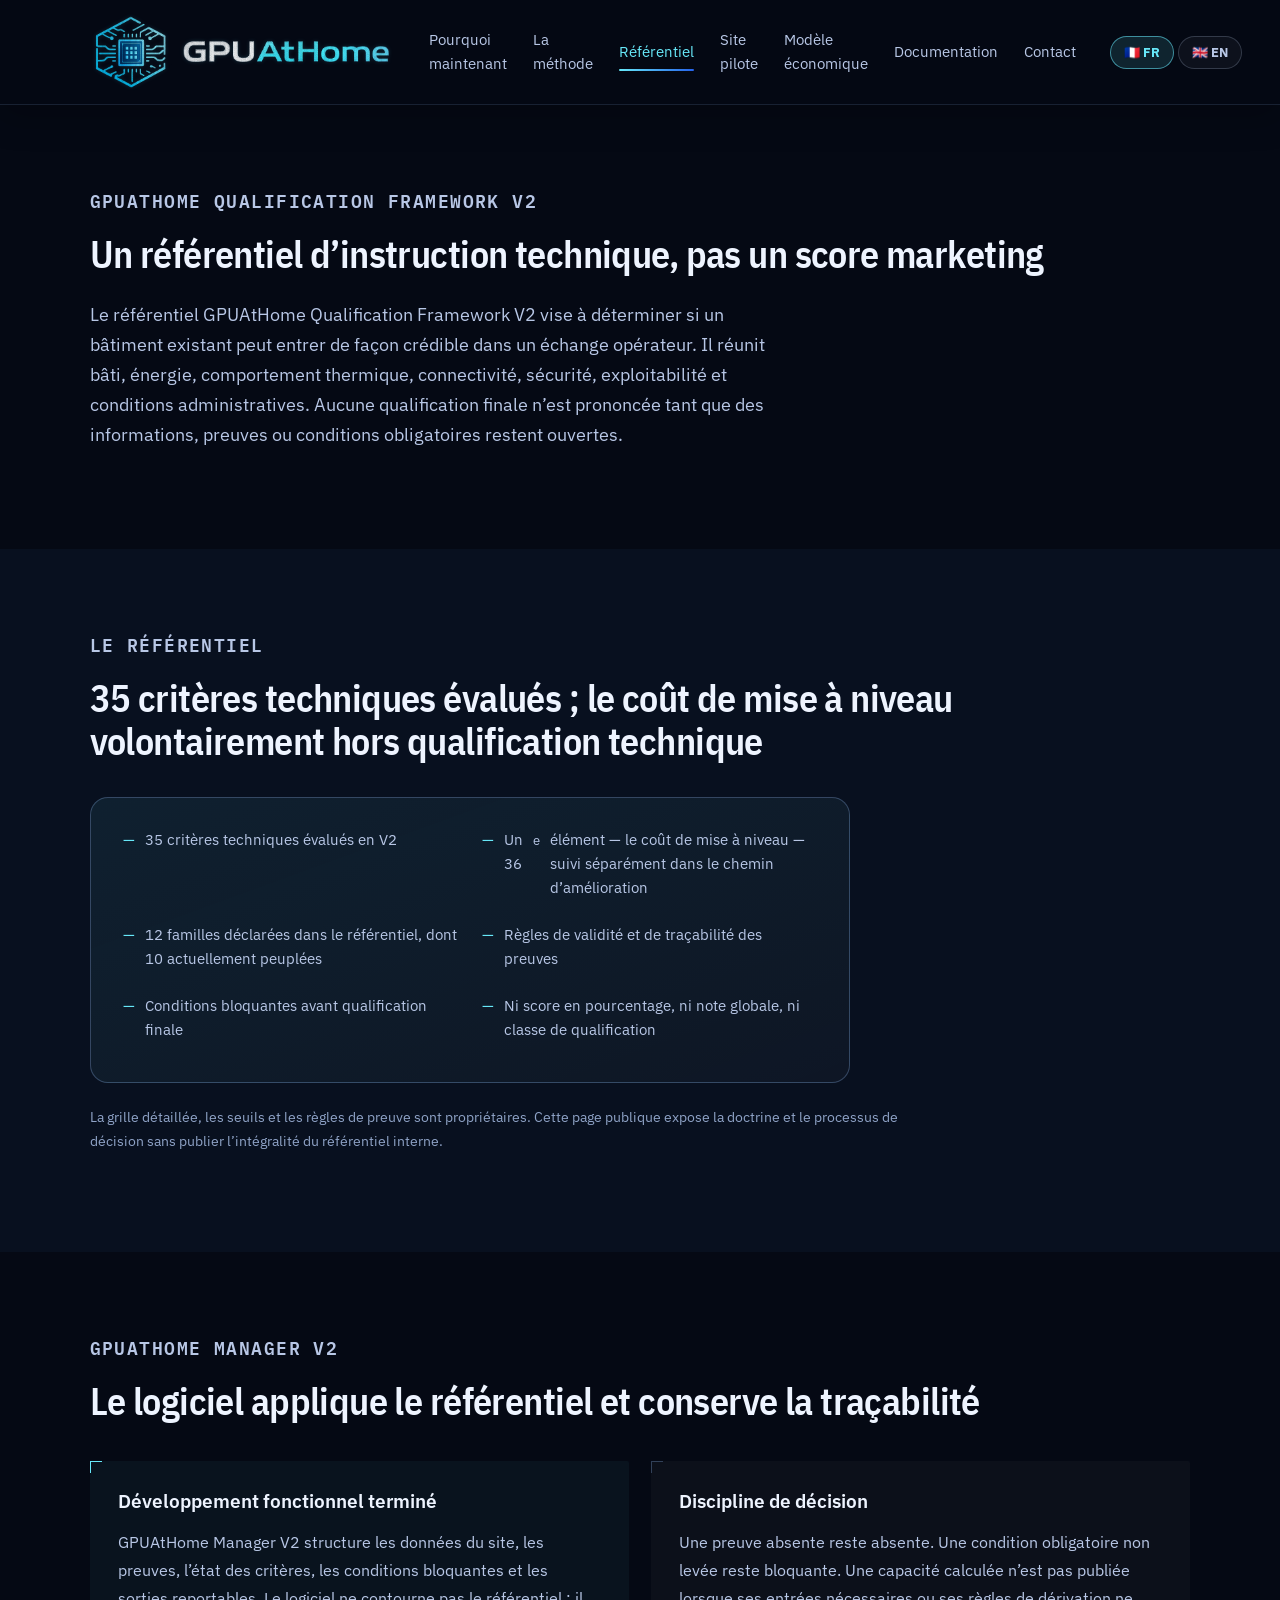
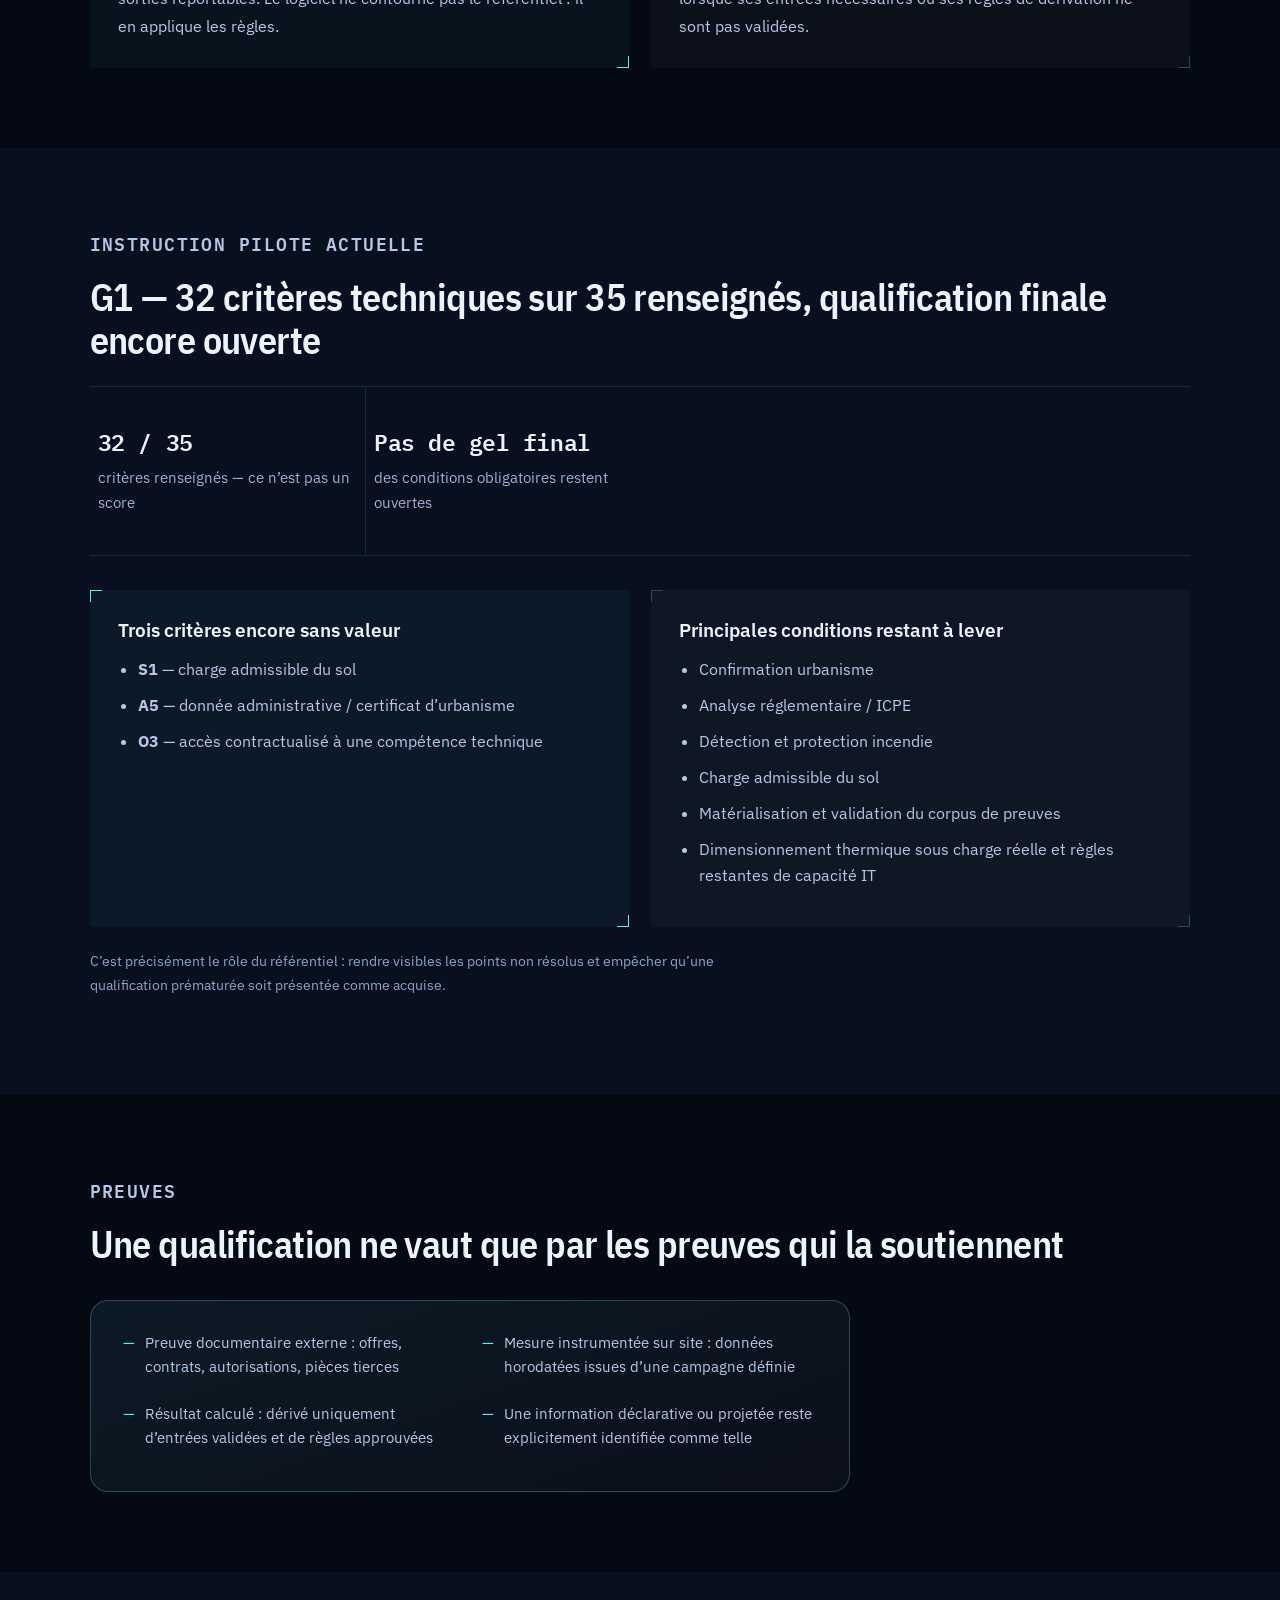
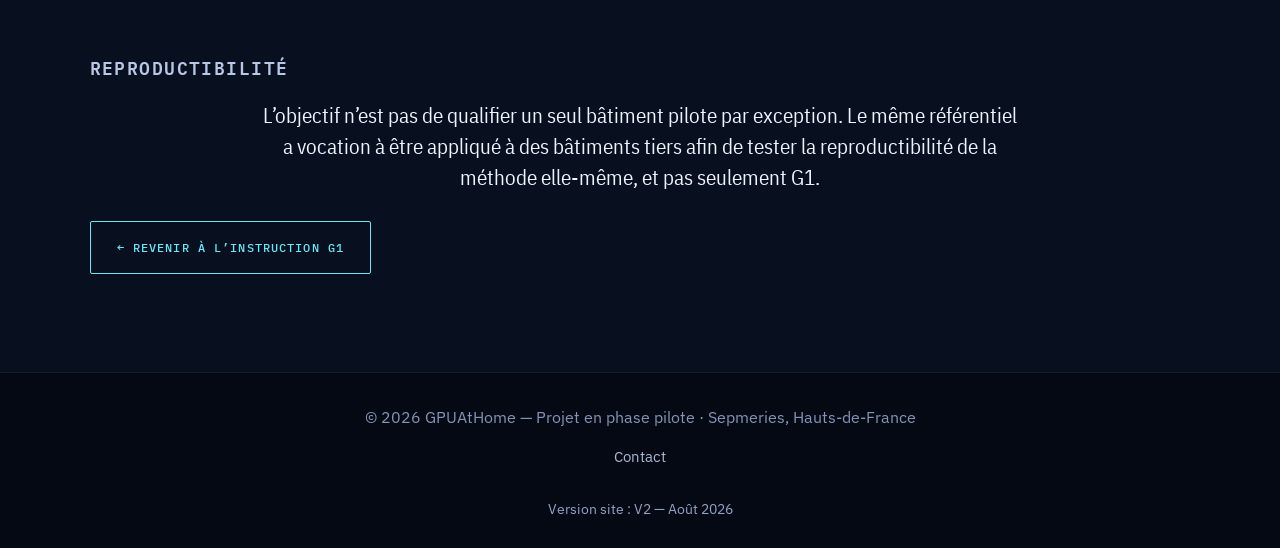
==== commit 85ad35e1: "Add files via upload" ====
--- a/qualification-framework.html
+++ b/qualification-framework.html
@@ -3,12 +3,12 @@
 <head>
 <meta charset="utf-8"/>
 <meta content="width=device-width, initial-scale=1.0" name="viewport"/>
-<title>Standard de qualification GPUAtHome V2 | GPUAtHome</title>
-<meta content="Le Standard de qualification GPUAtHome V2 et GPUAtHome Manager V2 : critères techniques, preuves, règles de décision et verrous pour instruire des bâtiments existants sans score marketing." name="description"/>
+<title>GPUAtHome Qualification Framework V2 | GPUAtHome</title>
+<meta content="Le référentiel GPUAtHome Qualification Framework V2 et GPUAtHome Manager V2 : critères techniques, preuves, règles de décision et verrous pour instruire des bâtiments existants sans score marketing." name="description"/>
 <meta content="website" property="og:type"/>
 <meta content="https://gpuathome.com/qualification-framework.html" property="og:url"/>
-<meta content="Standard de qualification GPUAtHome V2 | GPUAtHome" property="og:title"/>
-<meta content="Un standard technique propriétaire appliqué par GPUAtHome Manager V2 : données, preuves, règles de décision et verrous avant toute qualification finale." property="og:description"/>
+<meta content="GPUAtHome Qualification Framework V2 | GPUAtHome" property="og:title"/>
+<meta content="Un référentiel technique propriétaire appliqué par GPUAtHome Manager V2 : données, preuves, règles de décision et verrous avant toute qualification finale." property="og:description"/>
 <meta content="https://gpuathome.com/logo.png" property="og:image"/>
 <link href="logo.png" rel="icon" type="image/png"/>
 <link href="logo.png" rel="apple-touch-icon"/>
@@ -40,7 +40,7 @@
 <nav>
 <a data-en="Why now" href="index.html#why-now">Pourquoi maintenant</a>
 <a data-en="Method" href="index.html#method">La méthode</a>
-<a class="is-current" data-en="Qualification Standard" href="qualification-framework.html">Standard de qualification</a>
+<a class="is-current" data-en="Framework" href="qualification-framework.html">Référentiel</a>
 <a data-en="Pilot site" href="index.html#g1">Site pilote</a>
 <a data-en="Economic model" href="index.html#model-vision">Modèle économique</a>
 <a data-en="Documentation" href="index.html#documentation">Documentation</a>
@@ -49,30 +49,30 @@
 </header>
 <main>
 <section class="section" id="top">
-<p class="section-label" data-en="GPUAtHome Qualification Standard V2">Standard de qualification GPUAtHome V2</p>
-<h2 data-en="A technical instruction standard, not a marketing score">Un standard d’instruction technique, pas un score marketing</h2>
-<p class="section-intro" data-en="GPUAtHome Qualification Standard V2 is designed to assess whether an existing building can credibly enter an operator discussion. It brings together building, energy, thermal behaviour, connectivity, security, operability and administrative conditions. A final qualification is not issued while mandatory information, evidence or gates remain unresolved.">Le Standard de qualification GPUAtHome V2 vise à déterminer si un bâtiment existant peut entrer de façon crédible dans un échange opérateur. Il réunit bâti, énergie, comportement thermique, connectivité, sécurité, exploitabilité et conditions administratives. Aucune qualification finale n’est prononcée tant que des informations, preuves ou conditions obligatoires restent ouvertes.</p>
+<p class="section-label" data-en="GPUAtHome Qualification Framework V2">GPUAtHome Qualification Framework V2</p>
+<h2 data-en="A technical instruction framework, not a marketing score">Un référentiel d’instruction technique, pas un score marketing</h2>
+<p class="section-intro" data-en="GPUAtHome Qualification Framework V2 is designed to assess whether an existing building can credibly enter an operator discussion. It brings together building, energy, thermal behaviour, connectivity, security, operability and administrative conditions. A final qualification is not issued while mandatory information, evidence or gates remain unresolved.">Le référentiel GPUAtHome Qualification Framework V2 vise à déterminer si un bâtiment existant peut entrer de façon crédible dans un échange opérateur. Il réunit bâti, énergie, comportement thermique, connectivité, sécurité, exploitabilité et conditions administratives. Aucune qualification finale n’est prononcée tant que des informations, preuves ou conditions obligatoires restent ouvertes.</p>
 </section>
 <section class="section dark" id="referentiel">
-<p class="section-label" data-en="The standard">Le standard</p>
+<p class="section-label" data-en="The framework">Le référentiel</p>
 <h2 data-en="35 technical criteria evaluated; upgrade cost deliberately kept outside the technical qualification">35 critères techniques évalués ; le coût de mise à niveau volontairement hors qualification technique</h2>
 <div class="qf-referentiel-card reveal-item">
 <ul class="qf-referentiel-list">
 <li data-en="35 technical criteria evaluated in V2">35 critères techniques évalués en V2</li>
 <li data-en="A 36th item — upgrade cost — tracked separately as part of the improvement path">Un 36<sup>e</sup> élément — le coût de mise à niveau — suivi séparément dans le chemin d’amélioration</li>
-<li data-en="12 families declared in the referential, of which 10 are currently populated">12 familles déclarées dans le référentiel, dont 10 actuellement peuplées</li>
+<li data-en="12 families declared in the framework, of which 10 are currently populated">12 familles déclarées dans le référentiel, dont 10 actuellement peuplées</li>
 <li data-en="Evidence validity and traceability rules">Règles de validité et de traçabilité des preuves</li>
 <li data-en="Blocking gates before final qualification">Conditions bloquantes avant qualification finale</li>
 <li data-en="No percentage score, no overall grade, no qualification class">Ni score en pourcentage, ni note globale, ni classe de qualification</li>
 </ul>
 </div>
-<p class="small" style="max-width:820px;margin-top:22px;" data-en="The detailed grid, thresholds and evidence rules are proprietary. The public page explains the doctrine and the decision process without disclosing the full internal referential.">La grille détaillée, les seuils et les règles de preuve sont propriétaires. Cette page publique expose la doctrine et le processus de décision sans publier l’intégralité du référentiel interne.</p>
+<p class="small" style="max-width:820px;margin-top:22px;" data-en="The detailed grid, thresholds and evidence rules are proprietary. The public page explains the doctrine and the decision process without disclosing the full internal framework.">La grille détaillée, les seuils et les règles de preuve sont propriétaires. Cette page publique expose la doctrine et le processus de décision sans publier l’intégralité du référentiel interne.</p>
 </section>
 <section class="section" id="manager">
 <p class="section-label" data-en="GPUAtHome Manager V2">GPUAtHome Manager V2</p>
-<h2 data-en="The software applies the standard and preserves traceability">Le logiciel applique le standard et conserve la traçabilité</h2>
+<h2 data-en="The software applies the framework and preserves traceability">Le logiciel applique le référentiel et conserve la traçabilité</h2>
 <div class="grid two">
-<article class="card highlight reveal-item"><h3 data-en="Functional development complete">Développement fonctionnel terminé</h3><p data-en="GPUAtHome Manager V2 structures site data, evidence, criterion states, blocking conditions and reportable outputs. The software does not bypass the standard: it applies its rules.">GPUAtHome Manager V2 structure les données du site, les preuves, l’état des critères, les conditions bloquantes et les sorties reportables. Le logiciel ne contourne pas le standard : il en applique les règles.</p></article>
+<article class="card highlight reveal-item"><h3 data-en="Functional development complete">Développement fonctionnel terminé</h3><p data-en="GPUAtHome Manager V2 structures site data, evidence, criterion states, blocking conditions and reportable outputs. The software does not bypass the framework: it applies its rules.">GPUAtHome Manager V2 structure les données du site, les preuves, l’état des critères, les conditions bloquantes et les sorties reportables. Le logiciel ne contourne pas le référentiel : il en applique les règles.</p></article>
 <article class="card reveal-item"><h3 data-en="Decision discipline">Discipline de décision</h3><p data-en="Missing evidence remains missing. An unresolved mandatory gate remains blocking. A calculated capacity is not published when its required inputs or derivation rules are not validated.">Une preuve absente reste absente. Une condition obligatoire non levée reste bloquante. Une capacité calculée n’est pas publiée lorsque ses entrées nécessaires ou ses règles de dérivation ne sont pas validées.</p></article>
 </div>
 </section>
@@ -87,7 +87,7 @@
 <article class="card highlight reveal-item"><h3 data-en="Three criteria still without a value">Trois critères encore sans valeur</h3><ul><li><strong>S1</strong> — <span data-en="admissible floor load">charge admissible du sol</span></li><li><strong>A5</strong> — <span data-en="administrative data / planning certificate">donnée administrative / certificat d’urbanisme</span></li><li><strong>O3</strong> — <span data-en="contracted access to technical expertise">accès contractualisé à une compétence technique</span></li></ul></article>
 <article class="card reveal-item"><h3 data-en="Main conditions still to clear">Principales conditions restant à lever</h3><ul><li data-en="Urban-planning confirmation">Confirmation urbanisme</li><li data-en="Regulatory / ICPE analysis">Analyse réglementaire / ICPE</li><li data-en="Fire detection and protection requirements">Détection et protection incendie</li><li data-en="Admissible floor load">Charge admissible du sol</li><li data-en="Evidence corpus materialisation and validation">Matérialisation et validation du corpus de preuves</li><li data-en="Cooling sizing under real IT load and remaining IT-capacity rules">Dimensionnement thermique sous charge réelle et règles restantes de capacité IT</li></ul></article>
 </div>
-<p class="small" style="margin-top:22px;" data-en="This is precisely the purpose of the standard: to make unresolved items visible and to prevent a premature qualification from being presented as established.">C’est précisément le rôle du standard : rendre visibles les points non résolus et empêcher qu’une qualification prématurée soit présentée comme acquise.</p>
+<p class="small" style="margin-top:22px;" data-en="This is precisely the purpose of the framework: to make unresolved items visible and to prevent a premature qualification from being presented as established.">C’est précisément le rôle du référentiel : rendre visibles les points non résolus et empêcher qu’une qualification prématurée soit présentée comme acquise.</p>
 </section>
 <section class="section" id="evidence">
 <p class="section-label" data-en="Evidence">Preuves</p>
@@ -96,7 +96,7 @@
 </section>
 <section class="section dark" id="vision-qf">
 <p class="section-label" data-en="Reproducibility">Reproductibilité</p>
-<div class="qf-vision-block reveal-item"><p data-en="The objective is not to certify a single pilot building by exception. The same standard is intended to be applied to third-party buildings so that the method itself — not only G1 — can be tested for reproducibility.">L’objectif n’est pas de qualifier un seul bâtiment pilote par exception. Le même standard a vocation à être appliqué à des bâtiments tiers afin de tester la reproductibilité de la méthode elle-même, et pas seulement G1.</p></div>
+<div class="qf-vision-block reveal-item"><p data-en="The objective is not to certify a single pilot building by exception. The same framework is intended to be applied to third-party buildings so that the method itself — not only G1 — can be tested for reproducibility.">L’objectif n’est pas de qualifier un seul bâtiment pilote par exception. Le même référentiel a vocation à être appliqué à des bâtiments tiers afin de tester la reproductibilité de la méthode elle-même, et pas seulement G1.</p></div>
 <p style="margin-top:28px;"><a class="btn primary" data-en="Back to the G1 assessment" href="index.html#qualification">← Revenir à l’instruction G1</a></p>
 </section>
 </main>
--- a/style.css
+++ b/style.css
@@ -384,6 +384,8 @@
 }
 
 .stats div {
+  min-width: 0; /* sans cette ligne, un item de grille refuse de descendre
+                   sous la largeur de son contenu et déborde sur le voisin */
   min-height: 138px;
   padding: 34px 7%;
   background:
@@ -400,12 +402,30 @@
   font-weight: 600;
   font-size: 2rem;
   color: #ffffff;
+  line-height: 1.15;
+  overflow-wrap: break-word;
+}
+
+/* Le nowrap est réservé aux valeurs chiffrées (« 68,58 m² », « 32 / 35 »),
+   qui ne doivent jamais être coupées entre le nombre et son unité. */
+.stats strong.metric {
   white-space: nowrap;
+}
+
+/* Les intitulés rédactionnels (« 4. Changer d'échelle », « Une instruction
+   unique ») sont autorisés à revenir à la ligne : en nowrap, ils débordaient
+   sur la colonne suivante. Le corps n'est volontairement pas redéfini ici :
+   theme-releve.css impose un corps unique à toute la bande (doctrine « une
+   valeur ne se hiérarchise pas par la taille »), et le surcharger depuis
+   cette feuille le contredirait silencieusement. */
+.stats strong:not(.metric) {
+  line-height: 1.3;
+  margin-bottom: 8px;
 }
 
 .stats span {
   display: block;
-  max-width: 270px;
+  max-width: min(270px, 100%);
   color: #9fb0d0;
   font-size: 0.95rem;
 }
@@ -2081,12 +2101,16 @@
 
 /* ─── PARTNERSHIP MODEL ───────────────────────────────────────────── */
 
-/* Conteneur SVG centré, hauteur suffisante pour éviter tout recadrage */
+/* Conteneur SVG centré. Le max-width historique de 360px avait été
+   calibré sur l'ancien viewBox 560x620, très rembourré : le dessin
+   utile n'occupait alors qu'une fraction du bloc. Le viewBox est
+   désormais recadré au contenu (508x542), le schéma peut donc
+   occuper une largeur cohérente avec la colonne de texte. */
 .pm-svg-wrap {
   display: flex;
   justify-content: center;
   margin: 32px auto 0;
-  max-width: 360px;
+  max-width: 680px;
 }
 
 .pm-svg {
@@ -2168,9 +2192,14 @@
     max-width: 100%;
     overflow: visible;
   }
+  /* Ne jamais imposer de hauteur fixe ici : avec un preserveAspectRatio
+     « meet », un min-height supérieur à la hauteur naturelle du dessin
+     centre celui-ci verticalement et crée une bande vide au-dessus et
+     au-dessous. La hauteur doit rester déduite du viewBox. */
   .pm-svg {
     width: 100%;
-    min-height: 590px;
+    height: auto;
+    min-height: 0;
   }
 }
 
@@ -3714,3 +3743,55 @@
    mais on l'ancre explicitement pour qu'un ajout ultérieur de display
    ne fasse pas réapparaître le bloc par inadvertance.                 */
 .qf-stage[hidden] { display: none; }
+
+
+/* ═══════════════════════════════════════════════════════════════════
+   ANALYSE THERMIQUE DÉTAILLÉE — repli intégré au bloc de preuve
+
+   Le <details> #thermal-analysis a été rapatrié depuis la section
+   Documentation à l'intérieur de .thermal-result, sous le graphique.
+   Ces règles sont additives et strictement portées par .thermal-details :
+   aucune autre section n'est affectée.
+════════════════════════════════════════════════════════════════════ */
+
+.thermal-details {
+  margin-top: 28px;
+  padding-top: 22px;
+  border-top: 1px solid var(--border);
+}
+
+.thermal-details > summary {
+  font-family: var(--font-mono);
+  font-size: 0.82rem;
+  letter-spacing: 0.04em;
+  text-transform: uppercase;
+  color: var(--cyan);
+  list-style: none;
+  display: flex;
+  align-items: baseline;
+  gap: 10px;
+}
+
+/* Masque le triangle natif (WebKit) et pose un marqueur cohérent avec le
+   registre typographique du site. */
+.thermal-details > summary::-webkit-details-marker {
+  display: none;
+}
+
+.thermal-details > summary::before {
+  content: "+";
+  font-weight: 700;
+  line-height: 1;
+}
+
+.thermal-details[open] > summary::before {
+  content: "–";
+}
+
+.thermal-details > summary:hover {
+  color: #ffffff;
+}
+
+.thermal-details[open] > summary {
+  margin-bottom: 4px;
+}
--- a/theme-releve.css
+++ b/theme-releve.css
@@ -27,6 +27,11 @@
 
   --rule: rgba(140, 180, 235, 0.14);
   --rule-strong: rgba(140, 180, 235, 0.30);
+  /* Contour des actions secondaires uniquement. Cyan très dilué : rattache
+     visuellement les boutons à l'action principale sans leur en donner le
+     poids. Volontairement distinct de --rule-strong, qui sert aux filets
+     et aux équerres de cartes et ne doit pas se teinter. */
+  --rule-action: rgba(103, 232, 249, 0.32);
   --border: rgba(140, 180, 235, 0.14);
   --border-strong: rgba(140, 180, 235, 0.30);
 
@@ -200,20 +205,41 @@
 /* ── Bande de cotation ── */
 .hero-cotation {
   grid-area: cot; align-self: start;
-  display: grid; grid-template-columns: repeat(4, 1fr);
+  display: grid; grid-template-columns: repeat(4, minmax(0, 1fr));
   margin-top: 36px;
   border-top: 1px solid var(--rule);
 }
 .hero-cotation .cot {
   padding: 22px 26px 30px;
   border-left: 1px solid var(--rule);
-}
+  /* Sans min-width:0, un item de grille ne peut pas devenir plus
+     etroit que son contenu : c'est ce qui faisait deborder la bande
+     hors du viewport et tronquait les cartes de droite. */
+  min-width: 0;
+}
+
+/* La meme bande sert de synthese a l'introduction de #model-vision.
+   Elle n'y ouvre plus le chapitre : son ecart superieur est celui
+   d'un bloc rattache au paragraphe qui precede, pas celui d'une
+   entree de section. Le filet superieur est conserve : sous un
+   texte il se lit comme une separation, alors qu'en tete de
+   section il paraissait accidentel. */
+#model-vision .hero-cotation { margin-top: 26px; }
 .hero-cotation .cot:first-child { border-left: none; padding-left: 0; }
 
 .hero-cotation .cot strong {
   display: block;
   font-size: clamp(1.25rem, 1.7vw, 1.55rem);
   line-height: 1.2; color: var(--text); white-space: nowrap;
+}
+/* Le nowrap ci-dessus est justifie pour une valeur mesuree
+   (« 137,31 m² ») qu'on ne doit jamais couper. Il ne l'est pas pour
+   les libelles du principe de modele (#model-vision), qui sont des
+   locutions et doivent pouvoir passer a la ligne. */
+.hero-cotation .cot strong:not(.metric) {
+  white-space: normal;
+  overflow-wrap: break-word;
+  hyphens: auto;
 }
 .hero-cotation .cot span {
   display: block; margin-top: 8px; max-width: 230px;
@@ -245,14 +271,18 @@
 
 .section { padding: var(--space-section) var(--gutter); }
 
-#why-now, #method, #pilot, #qualification-g1, #business-model, #contact {
+/* Ouvertures de chapitre. Les ID #pilot, #qualification-g1 et
+   #business-model n'existent plus dans index.html : ils ont ete
+   renommes #g1, #qualification et #model-vision. La regle ne
+   matchait donc plus que trois selecteurs sur six, et trois
+   chapitres ouvraient avec le simple --space-section. Rythme
+   d'ouverture reharmonise, doctrine inchangee. */
+#why-now, #method, #g1, #qualification, #model-vision, #contact {
   padding-top: var(--space-chapter);
 }
 
-#reuse-first, #reuse-scope, #territoires {
-  padding-top: var(--space-block);
-  padding-bottom: var(--space-block);
-}
+/* Bloc retire : #reuse-first, #reuse-scope et #territoires
+   n'existent plus dans index.html. La regle etait inerte. */
 
 .section.dark {
   background: var(--bg-soft);
@@ -393,7 +423,11 @@
 }
 .btn.primary:hover { background: var(--statut-mesure); color: #04070f; box-shadow: none; }
 
-.btn.secondary { background: none; border: 1px solid var(--rule-strong); color: var(--text); }
+/* Trois niveaux d'action, non deux : contour cyan plein pour le contact
+   (unique par écran), cyan dilué pour les actions secondaires, texte blanc
+   dans les deux cas sauf pour le primaire. Le contour neutre précédent
+   (--rule-strong) devenait illisible sur mobile. */
+.btn.secondary { background: none; border: 1px solid var(--rule-action); color: var(--text); }
 .btn.secondary:hover { border-color: var(--statut-mesure); background: none; }
 
 /* ─── 10. BANDE STATS — 108 kVA monumental ───────────────────────── */
@@ -546,6 +580,7 @@
   .hero-g1 svg { opacity: 1; }
 
   .hero-cotation { grid-template-columns: 1fr 1fr; margin-top: 40px; }
+  #model-vision .hero-cotation { margin-top: 24px; }
   .hero-cotation .cot { padding: 18px 16px 22px; }
   .hero-cotation .cot:nth-child(3) { border-left: none; padding-left: 0; }
 
@@ -561,6 +596,22 @@
   .stats { grid-template-columns: 1fr; }
   .stats div { border-left: none; border-top: 1px solid var(--rule); padding: 28px 7%; }
   .stats div:first-child { border-top: none; }
+
+  /* Bande « principes du modele » : les libelles sont des locutions
+     longues en mono. A deux colonnes sur telephone elles se cassent en
+     trois lignes ou debordent. On passe donc en colonne unique, avec
+     des filets horizontaux comme .stats. La bande chiffree du site
+     (deux valeurs courtes, grid inline dans l'index) reste a deux
+     colonnes : elle n'est pas visee par ce selecteur. */
+  #model-vision .hero-cotation { grid-template-columns: 1fr; }
+  #model-vision .hero-cotation .cot {
+    border-left: none;
+    border-top: 1px solid var(--rule);
+    padding: 20px 0 22px;
+  }
+  #model-vision .hero-cotation .cot:first-child { border-top: none; }
+  #model-vision .hero-cotation .cot strong { font-size: clamp(1.1rem, 4.6vw, 1.35rem); }
+  #model-vision .hero-cotation .cot span { max-width: none; }
 }
 
 /* ─── 15. MOUVEMENT RÉDUIT ───────────────────────────────────────── */
@@ -638,3 +689,263 @@
   }
 }
 
+
+/* ─── 15. BLOC SIGNATURE — section #contact ──────────────────────
+   Fin de page transformee en signature institutionnelle, inspiree
+   de la carte de visite GPUAtHome (recto/verso). La carte sert de
+   reference d'identite : elle n'est pas reproduite.
+   Supprimer ce chapitre restaure integralement l'apparence
+   precedente de la section #contact ; aucun autre bloc n'est cible.
+
+   Conventions reprises ci-dessus et conservees :
+   reperes d'angle plutot que bordure continue (cf. .econ-callout),
+   mono = donnee / label, Condensed = titre, Sans = affirmation,
+   filets en var(--rule), accent en var(--statut-mesure).
+
+   Tous les selecteurs sont prefixes .sig-card : la regle
+   `.contact p` (0,1,1) de style.css impose sinon max-width: 860px,
+   font-size: 1.12rem et des marges auto a tous les paragraphes.
+   ───────────────────────────────────────────────────────────────── */
+
+/* ─── 15.1. CONTENANT ───────────────────────────────────────────────── */
+
+.sig-card {
+  /* Point de réglage unique de l'accent du bloc. */
+  --sig-accent: var(--statut-mesure, #67e8f9);
+
+  position: relative;
+  overflow: hidden;
+  margin-top: var(--space-block, 52px);
+  padding: 46px 44px;
+  text-align: left;
+  border: none;
+  border-radius: 0;
+  background: rgba(255, 255, 255, 0.018);
+}
+
+/* Repères d'angle : même dispositif que .econ-callout. */
+.sig-card::before,
+.sig-card::after {
+  content: "";
+  position: absolute;
+  width: 16px;
+  height: 16px;
+  border-color: var(--rule-strong);
+  border-style: solid;
+  pointer-events: none;
+}
+.sig-card::before { top: 0; left: 0; border-width: 1px 0 0 1px; }
+.sig-card::after { bottom: 0; right: 0; border-width: 0 1px 1px 0; }
+
+/* Neutralise le centrage hérité de `.contact h2, .contact p`. */
+.sig-card p {
+  margin-left: 0;
+  margin-right: 0;
+  max-width: none;
+}
+
+/* ─── 15.2. MOTIF DE CIRCUIT ────────────────────────────────────────── */
+/* Signature graphique, jamais sujet : filets fins, faible opacité,
+   aucun mouvement. Cantonné à la bande haute pour ne jamais croiser
+   le texte, quelle que soit la largeur. */
+
+.sig-card .sig-trace {
+  position: absolute;
+  top: 0;
+  right: 0;
+  width: min(150px, 17%);
+  height: auto;
+  color: var(--sig-accent);
+  opacity: 0.18;
+  pointer-events: none;
+}
+
+.sig-card > *:not(.sig-trace) {
+  position: relative;
+  z-index: 1;
+}
+
+/* ─── 15.3. EN-TÊTE ─────────────────────────────────────────────────── */
+
+.sig-card .sig-eyebrow {
+  margin: 0 0 26px;
+  font-family: var(--font-mono);
+  font-size: 0.7rem;
+  font-weight: 500;
+  letter-spacing: 0.09em;
+  text-transform: uppercase;
+  color: var(--muted-2);
+}
+
+/* ─── 15.4. GRILLE ──────────────────────────────────────────────────── */
+
+.sig-card .sig-grid {
+  display: grid;
+  grid-template-columns: minmax(0, 1.12fr) minmax(0, 0.88fr);
+  gap: 56px;
+}
+
+.sig-card .sig-statement {
+  display: flex;
+  flex-direction: column;
+  justify-content: center;
+  padding-left: 48px;
+  border-left: 1px solid var(--rule);
+}
+
+/* ─── 15.5. IDENTITÉ ────────────────────────────────────────────────── */
+
+.sig-card .sig-mark {
+  margin: 0;
+  font-family: var(--font-display);
+  font-weight: 600;
+  font-size: clamp(1.7rem, 3vw, 2.3rem);
+  line-height: 1.08;
+  letter-spacing: -0.015em;
+}
+
+.sig-card .sig-mark-gpu { color: var(--text); }
+.sig-card .sig-mark-athome { color: var(--sig-accent); }
+
+.sig-card .sig-baseline {
+  margin: 12px 0 0;
+  max-width: 30ch;
+  font-family: var(--font-body);
+  font-size: 1rem;
+  line-height: 1.55;
+  color: var(--muted);
+}
+
+.sig-card .sig-rule {
+  width: 108px;
+  height: 1px;
+  margin: 26px 0;
+  border: 0;
+  background: var(--rule-strong);
+}
+
+.sig-card .sig-person {
+  margin: 0;
+  display: flex;
+  flex-direction: column;
+  gap: 6px;
+}
+
+.sig-card .sig-person-name {
+  font-family: var(--font-body);
+  font-size: 1.05rem;
+  font-weight: 600;
+  color: var(--text);
+}
+
+.sig-card .sig-person-role {
+  font-family: var(--font-mono);
+  font-size: 0.7rem;
+  font-weight: 500;
+  letter-spacing: 0.09em;
+  text-transform: uppercase;
+  color: var(--sig-accent);
+}
+
+/* ─── 15.6. CONTACT ─────────────────────────────────────────────────── */
+/* Cible tactile de 44 px minimum, lien en mailto:. */
+
+.sig-card .sig-contact { margin: 26px 0 0; }
+
+.sig-card .sig-contact a {
+  display: inline-flex;
+  align-items: center;
+  min-height: 44px;
+  padding: 4px 0;
+  font-family: var(--font-mono);
+  font-size: 1.05rem;
+  letter-spacing: -0.01em;
+  color: var(--text);
+  border-bottom: 1px solid var(--sig-accent);
+  transition: color 0.2s ease, border-color 0.2s ease;
+}
+
+.sig-card .sig-contact a:hover {
+  color: var(--sig-accent);
+  border-color: var(--rule-strong);
+}
+
+.sig-card .sig-place {
+  margin: 10px 0 0;
+  font-family: var(--font-mono);
+  font-size: 0.78rem;
+  letter-spacing: 0.04em;
+  color: var(--muted-2);
+}
+
+/* ─── 15.7. SIGNATURE ÉDITORIALE ────────────────────────────────────── */
+
+.sig-card .sig-quote {
+  margin: 0;
+  max-width: 28ch;
+  font-family: var(--font-body);
+  font-weight: 400;
+  font-size: 1.3rem;
+  line-height: 1.5;
+  color: var(--text);
+}
+
+.sig-card .sig-domain {
+  margin: 24px 0 0;
+  padding-top: 24px;
+  border-top: 1px solid var(--rule);
+  font-family: var(--font-mono);
+  font-size: 0.78rem;
+  letter-spacing: 0.09em;
+  text-transform: uppercase;
+  color: var(--muted-2);
+}
+
+/* ─── 15.8. ACTIONS — les deux CTA existants ────────────────────────── */
+
+.sig-card .sig-actions {
+  justify-content: flex-start;
+  margin-top: 40px;
+  padding-top: 30px;
+  border-top: 1px solid var(--rule);
+}
+
+/* ─── 15.9. RESPONSIVE ──────────────────────────────────────────────── */
+
+@media (max-width: 900px) {
+  .sig-card { padding: 34px 26px; }
+
+  .sig-card .sig-grid {
+    grid-template-columns: 1fr;
+    gap: 34px;
+  }
+
+  .sig-card .sig-statement {
+    padding-left: 0;
+    border-left: none;
+  }
+
+  .sig-card .sig-quote { max-width: none; font-size: 1.2rem; }
+  .sig-card .sig-actions { margin-top: 34px; padding-top: 26px; }
+}
+
+@media (max-width: 640px) {
+  .sig-card { padding: 30px 22px; }
+
+  .sig-card .sig-trace {
+    top: 12px;
+    right: 12px;
+    width: 86px;
+    opacity: 0.11;
+  }
+
+  .sig-card .sig-mark { font-size: 1.75rem; }
+  .sig-card .sig-baseline { max-width: 24ch; font-size: 0.98rem; }
+  .sig-card .sig-quote { font-size: 1.12rem; }
+  .sig-card .sig-place { font-size: 0.74rem; }
+
+  /* Les deux CTA occupent toute la largeur : cible tactile confortable. */
+  .sig-card .sig-actions .btn {
+    width: 100%;
+  }
+}
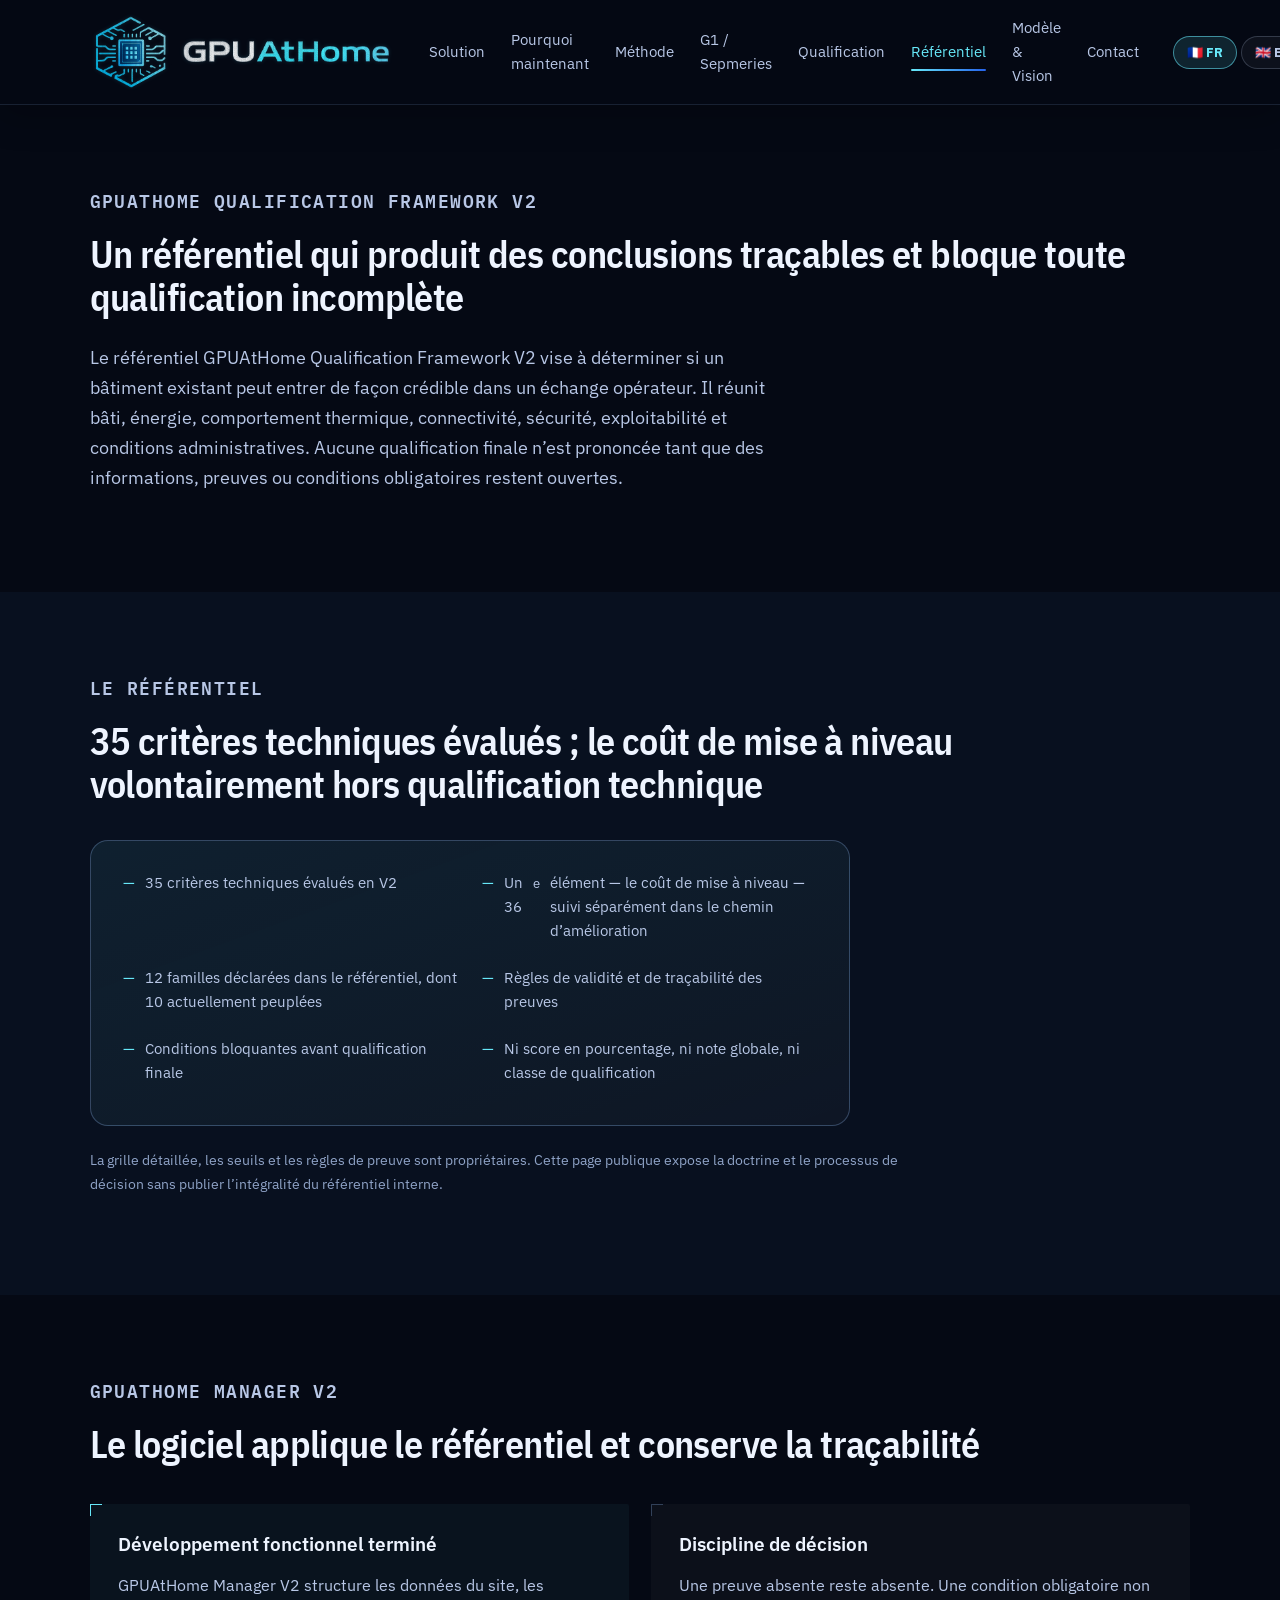
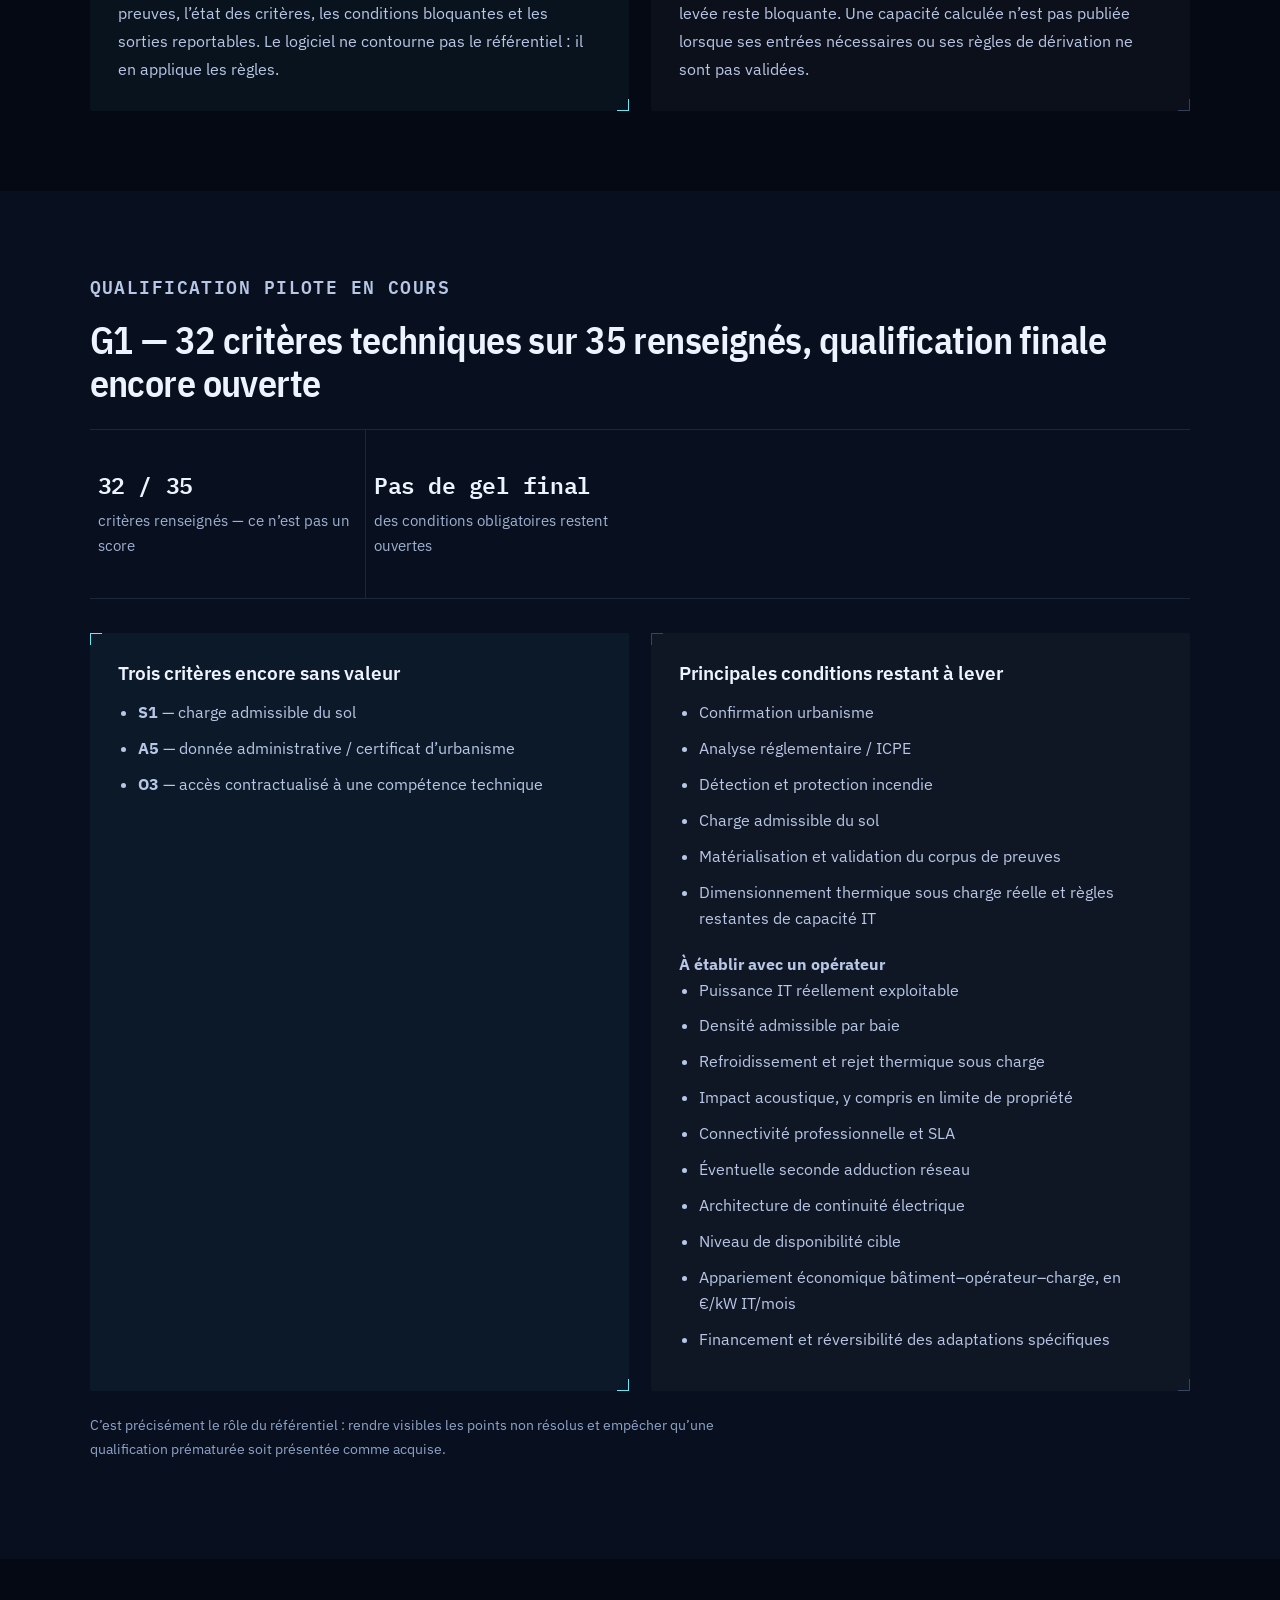
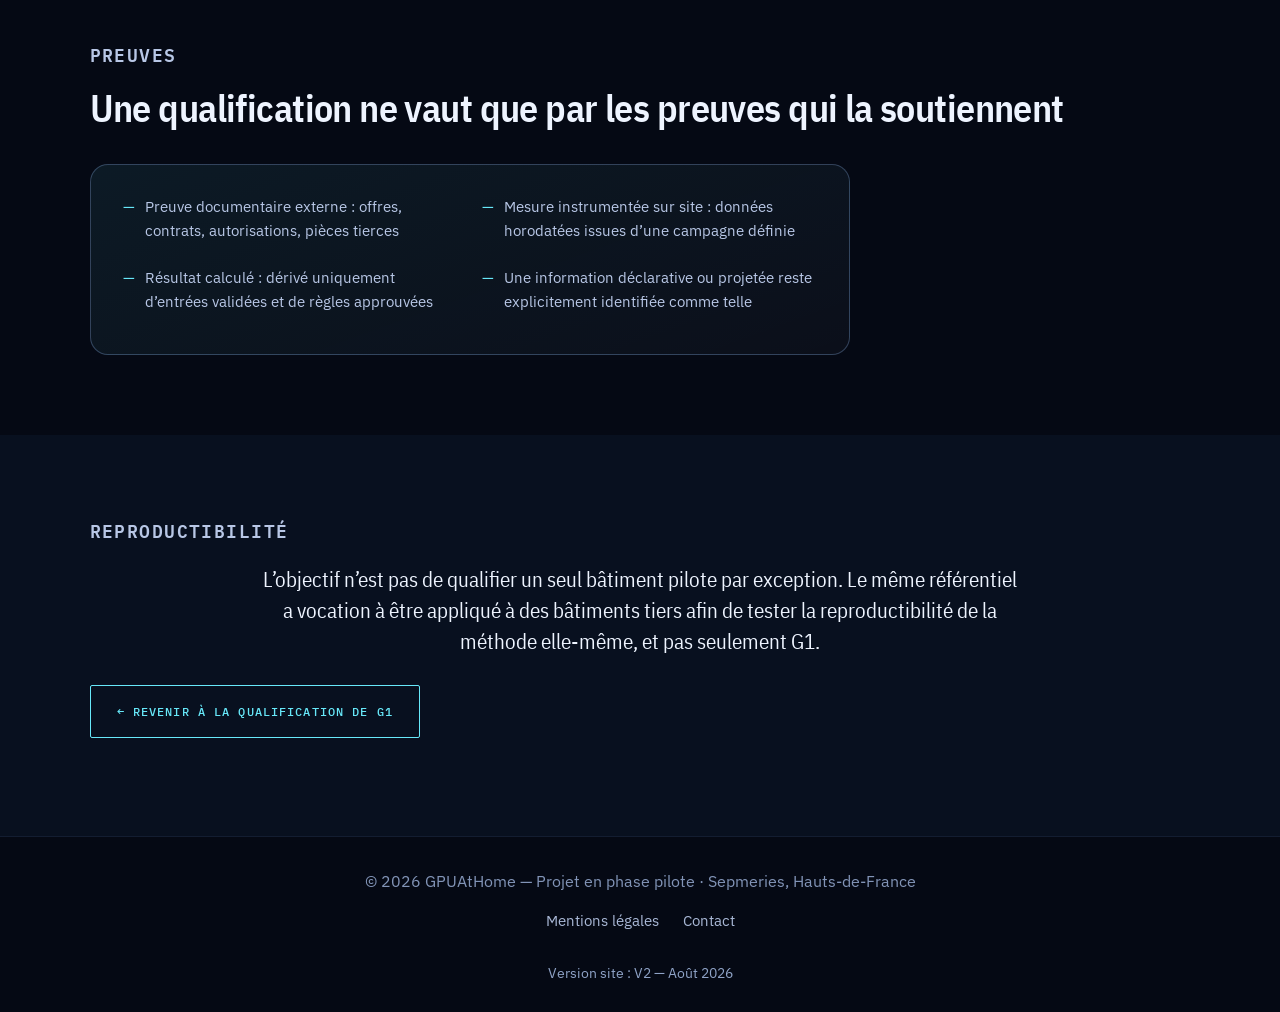
==== commit 9f50644a: "Add files via upload" ====
--- a/qualification-framework.html
+++ b/qualification-framework.html
@@ -4,23 +4,26 @@
 <meta charset="utf-8"/>
 <meta content="width=device-width, initial-scale=1.0" name="viewport"/>
 <title>GPUAtHome Qualification Framework V2 | GPUAtHome</title>
-<meta content="Le référentiel GPUAtHome Qualification Framework V2 et GPUAtHome Manager V2 : critères techniques, preuves, règles de décision et verrous pour instruire des bâtiments existants sans score marketing." name="description"/>
+<meta content="Le référentiel GPUAtHome Qualification Framework V2 et GPUAtHome Manager V2 : critères techniques, preuves, règles de décision et validations restantes pour évaluer et qualifier des bâtiments existants." name="description"/>
 <meta content="website" property="og:type"/>
 <meta content="https://gpuathome.com/qualification-framework.html" property="og:url"/>
 <meta content="GPUAtHome Qualification Framework V2 | GPUAtHome" property="og:title"/>
-<meta content="Un référentiel technique propriétaire appliqué par GPUAtHome Manager V2 : données, preuves, règles de décision et verrous avant toute qualification finale." property="og:description"/>
+<meta content="Un référentiel technique propriétaire appliqué par GPUAtHome Manager V2 : données, preuves, règles de décision et validations restantes avant toute qualification finale." property="og:description"/>
 <meta content="https://gpuathome.com/logo.png" property="og:image"/>
 <link href="logo.png" rel="icon" type="image/png"/>
 <link href="logo.png" rel="apple-touch-icon"/>
 <link href="https://fonts.googleapis.com" rel="preconnect"/>
 <link crossorigin="" href="https://fonts.gstatic.com" rel="preconnect"/>
 <link href="https://fonts.googleapis.com/css2?family=IBM+Plex+Sans:wght@400;500;600&amp;family=IBM+Plex+Sans+Condensed:wght@500;600&amp;family=IBM+Plex+Mono:wght@400;500&amp;display=swap" rel="stylesheet"/>
-<link href="style.css?v=78" rel="stylesheet"/>
-<link href="animations.css" rel="stylesheet"/>
-<link href="qf-page.css" rel="stylesheet"/>
+<link href="style.css?v=80" rel="stylesheet"/>
+<link href="animations.css?v=2" rel="stylesheet"/>
+<link href="qf-page.css?v=2" rel="stylesheet"/>
 <!-- Surcouche « Le relevé ». Chargee en dernier : la retirer restaure
-     integralement l'apparence precedente pour toute la partie CSS. -->
-<link href="theme-releve.css?v=6" rel="stylesheet"/>
+     integralement l'apparence precedente pour toute la partie CSS.
+     Versions alignees sur index.html (style v80, animations v2, theme v10)
+     afin que les deux pages ne puissent pas servir deux etats de cache
+     differents du meme theme. -->
+<link href="theme-releve.css?v=10" rel="stylesheet"/>
 <!-- Privacy-friendly analytics by Plausible -->
 <script>window.plausible=window.plausible||function(){(plausible.q=plausible.q||[]).push(arguments)},plausible.init=plausible.init||function(i){plausible.o=i||{}};
   if (localStorage.plausible_ignore !== 'true') {
@@ -38,19 +41,20 @@
 <img alt="GPUAtHome - Infrastructure IA distribuée" src="logo.png"/>
 </a>
 <nav>
+<a data-en="Solution" href="index.html#parcours">Solution</a>
 <a data-en="Why now" href="index.html#why-now">Pourquoi maintenant</a>
-<a data-en="Method" href="index.html#method">La méthode</a>
+<a data-en="Method" href="index.html#method">Méthode</a>
+<a data-en="G1 / Sepmeries" href="index.html#g1">G1 / Sepmeries</a>
+<a data-en="Qualification" href="index.html#qualification">Qualification</a>
 <a class="is-current" data-en="Framework" href="qualification-framework.html">Référentiel</a>
-<a data-en="Pilot site" href="index.html#g1">Site pilote</a>
-<a data-en="Economic model" href="index.html#model-vision">Modèle économique</a>
-<a data-en="Documentation" href="index.html#documentation">Documentation</a>
+<a data-en="Model &amp; Vision" href="index.html#model-vision">Modèle &amp; Vision</a>
 <a data-en="Contact" href="index.html#contact">Contact</a>
 </nav>
 </header>
 <main>
 <section class="section" id="top">
 <p class="section-label" data-en="GPUAtHome Qualification Framework V2">GPUAtHome Qualification Framework V2</p>
-<h2 data-en="A technical instruction framework, not a marketing score">Un référentiel d’instruction technique, pas un score marketing</h2>
+<h2 data-en="A framework that produces traceable conclusions and blocks any incomplete qualification">Un référentiel qui produit des conclusions traçables et bloque toute qualification incomplète</h2>
 <p class="section-intro" data-en="GPUAtHome Qualification Framework V2 is designed to assess whether an existing building can credibly enter an operator discussion. It brings together building, energy, thermal behaviour, connectivity, security, operability and administrative conditions. A final qualification is not issued while mandatory information, evidence or gates remain unresolved.">Le référentiel GPUAtHome Qualification Framework V2 vise à déterminer si un bâtiment existant peut entrer de façon crédible dans un échange opérateur. Il réunit bâti, énergie, comportement thermique, connectivité, sécurité, exploitabilité et conditions administratives. Aucune qualification finale n’est prononcée tant que des informations, preuves ou conditions obligatoires restent ouvertes.</p>
 </section>
 <section class="section dark" id="referentiel">
@@ -77,7 +81,7 @@
 </div>
 </section>
 <section class="section dark" id="g1-v2">
-<p class="section-label" data-en="Current pilot assessment">Instruction pilote actuelle</p>
+<p class="section-label" data-en="Current pilot qualification">Qualification pilote en cours</p>
 <h2 data-en="G1 — 32 of 35 technical criteria populated, final qualification still open">G1 — 32 critères techniques sur 35 renseignés, qualification finale encore ouverte</h2>
 <div class="stats reveal-item">
 <div><strong>32 / 35</strong><span data-en="criteria populated — not a score">critères renseignés — ce n’est pas un score</span></div>
@@ -85,7 +89,21 @@
 </div>
 <div class="grid two" style="margin-top:34px;">
 <article class="card highlight reveal-item"><h3 data-en="Three criteria still without a value">Trois critères encore sans valeur</h3><ul><li><strong>S1</strong> — <span data-en="admissible floor load">charge admissible du sol</span></li><li><strong>A5</strong> — <span data-en="administrative data / planning certificate">donnée administrative / certificat d’urbanisme</span></li><li><strong>O3</strong> — <span data-en="contracted access to technical expertise">accès contractualisé à une compétence technique</span></li></ul></article>
-<article class="card reveal-item"><h3 data-en="Main conditions still to clear">Principales conditions restant à lever</h3><ul><li data-en="Urban-planning confirmation">Confirmation urbanisme</li><li data-en="Regulatory / ICPE analysis">Analyse réglementaire / ICPE</li><li data-en="Fire detection and protection requirements">Détection et protection incendie</li><li data-en="Admissible floor load">Charge admissible du sol</li><li data-en="Evidence corpus materialisation and validation">Matérialisation et validation du corpus de preuves</li><li data-en="Cooling sizing under real IT load and remaining IT-capacity rules">Dimensionnement thermique sous charge réelle et règles restantes de capacité IT</li></ul></article>
+<article class="card reveal-item"><h3 data-en="Main conditions still to clear">Principales conditions restant à lever</h3><ul><li data-en="Urban-planning confirmation">Confirmation urbanisme</li><li data-en="Regulatory / ICPE analysis">Analyse réglementaire / ICPE</li><li data-en="Fire detection and protection requirements">Détection et protection incendie</li><li data-en="Admissible floor load">Charge admissible du sol</li><li data-en="Evidence corpus materialisation and validation">Matérialisation et validation du corpus de preuves</li><li data-en="Cooling sizing under real IT load and remaining IT-capacity rules">Dimensionnement thermique sous charge réelle et règles restantes de capacité IT</li></ul>
+<p style="margin-top:18px;"><strong data-en="To be established with an operator">À établir avec un opérateur</strong></p>
+<ul>
+<li data-en="Actually usable IT power">Puissance IT réellement exploitable</li>
+<li data-en="Admissible density per rack">Densité admissible par baie</li>
+<li data-en="Cooling and heat rejection under load">Refroidissement et rejet thermique sous charge</li>
+<li data-en="Acoustic impact, including at the property boundary">Impact acoustique, y compris en limite de propriété</li>
+<li data-en="Professional connectivity and SLA">Connectivité professionnelle et SLA</li>
+<li data-en="Possible second physical network entry">Éventuelle seconde adduction réseau</li>
+<li data-en="Electrical continuity architecture">Architecture de continuité électrique</li>
+<li data-en="Target availability level">Niveau de disponibilité cible</li>
+<li data-en="Economic matching between building, operator and workload, in €/kW IT/month">Appariement économique bâtiment–opérateur–charge, en €/kW IT/mois</li>
+<li data-en="Funding and reversibility of site-specific adaptations">Financement et réversibilité des adaptations spécifiques</li>
+</ul>
+</article>
 </div>
 <p class="small" style="margin-top:22px;" data-en="This is precisely the purpose of the framework: to make unresolved items visible and to prevent a premature qualification from being presented as established.">C’est précisément le rôle du référentiel : rendre visibles les points non résolus et empêcher qu’une qualification prématurée soit présentée comme acquise.</p>
 </section>
@@ -97,13 +115,14 @@
 <section class="section dark" id="vision-qf">
 <p class="section-label" data-en="Reproducibility">Reproductibilité</p>
 <div class="qf-vision-block reveal-item"><p data-en="The objective is not to certify a single pilot building by exception. The same framework is intended to be applied to third-party buildings so that the method itself — not only G1 — can be tested for reproducibility.">L’objectif n’est pas de qualifier un seul bâtiment pilote par exception. Le même référentiel a vocation à être appliqué à des bâtiments tiers afin de tester la reproductibilité de la méthode elle-même, et pas seulement G1.</p></div>
-<p style="margin-top:28px;"><a class="btn primary" data-en="Back to the G1 assessment" href="index.html#qualification">← Revenir à l’instruction G1</a></p>
+<p style="margin-top:28px;"><a class="btn primary" data-en="Back to the G1 qualification" href="index.html#qualification">← Revenir à la qualification de G1</a></p>
 </section>
 </main>
 
 <footer>
 <p data-en="© 2026 GPUAtHome — Pilot phase project · Sepmeries, Hauts-de-France">© 2026 GPUAtHome — Projet en phase pilote · Sepmeries, Hauts-de-France</p>
 <nav class="footer-links" aria-label="Liens de pied de page">
+<a href="mentions-legales.html" data-en="Legal notice">Mentions légales</a>
 <a href="index.html#contact" data-en="Contact">Contact</a>
 </nav>
 <p class="small" data-en="Site version: V2 — August 2026">Version site : V2 — Août 2026</p>
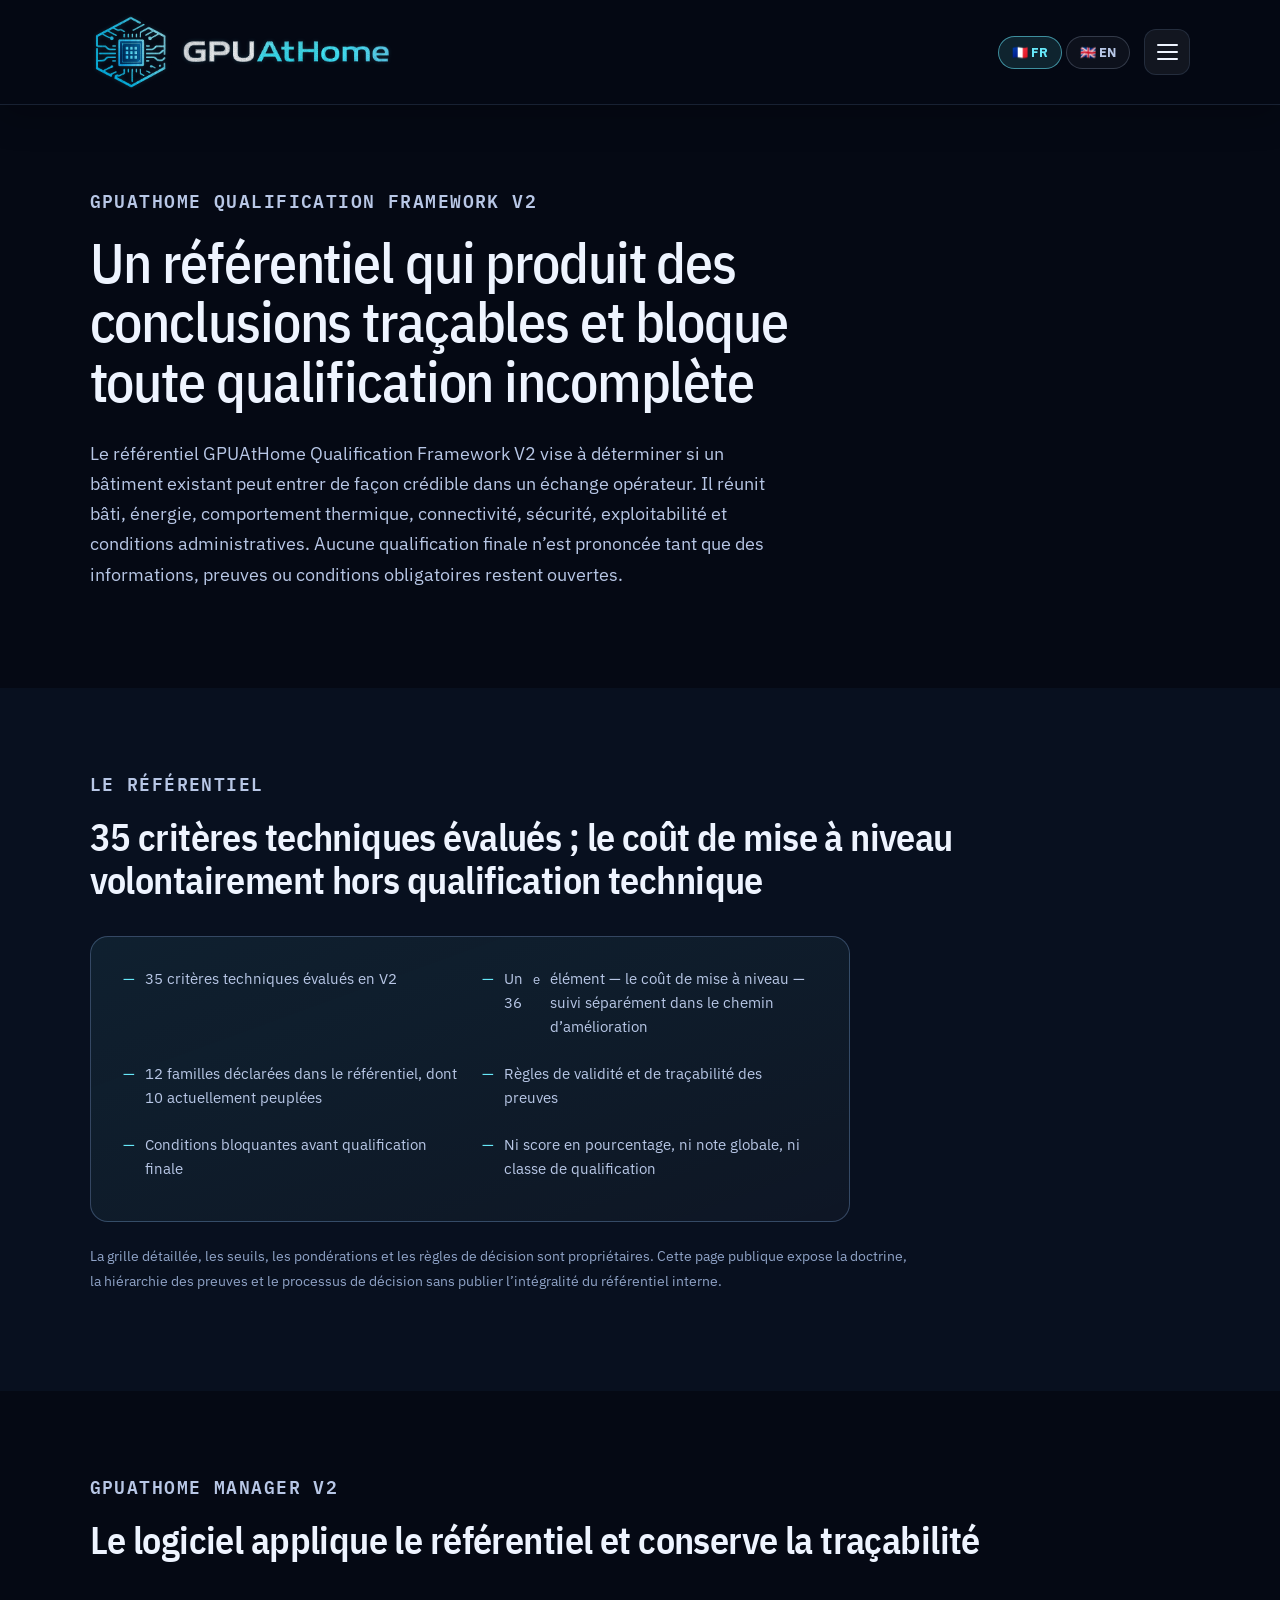
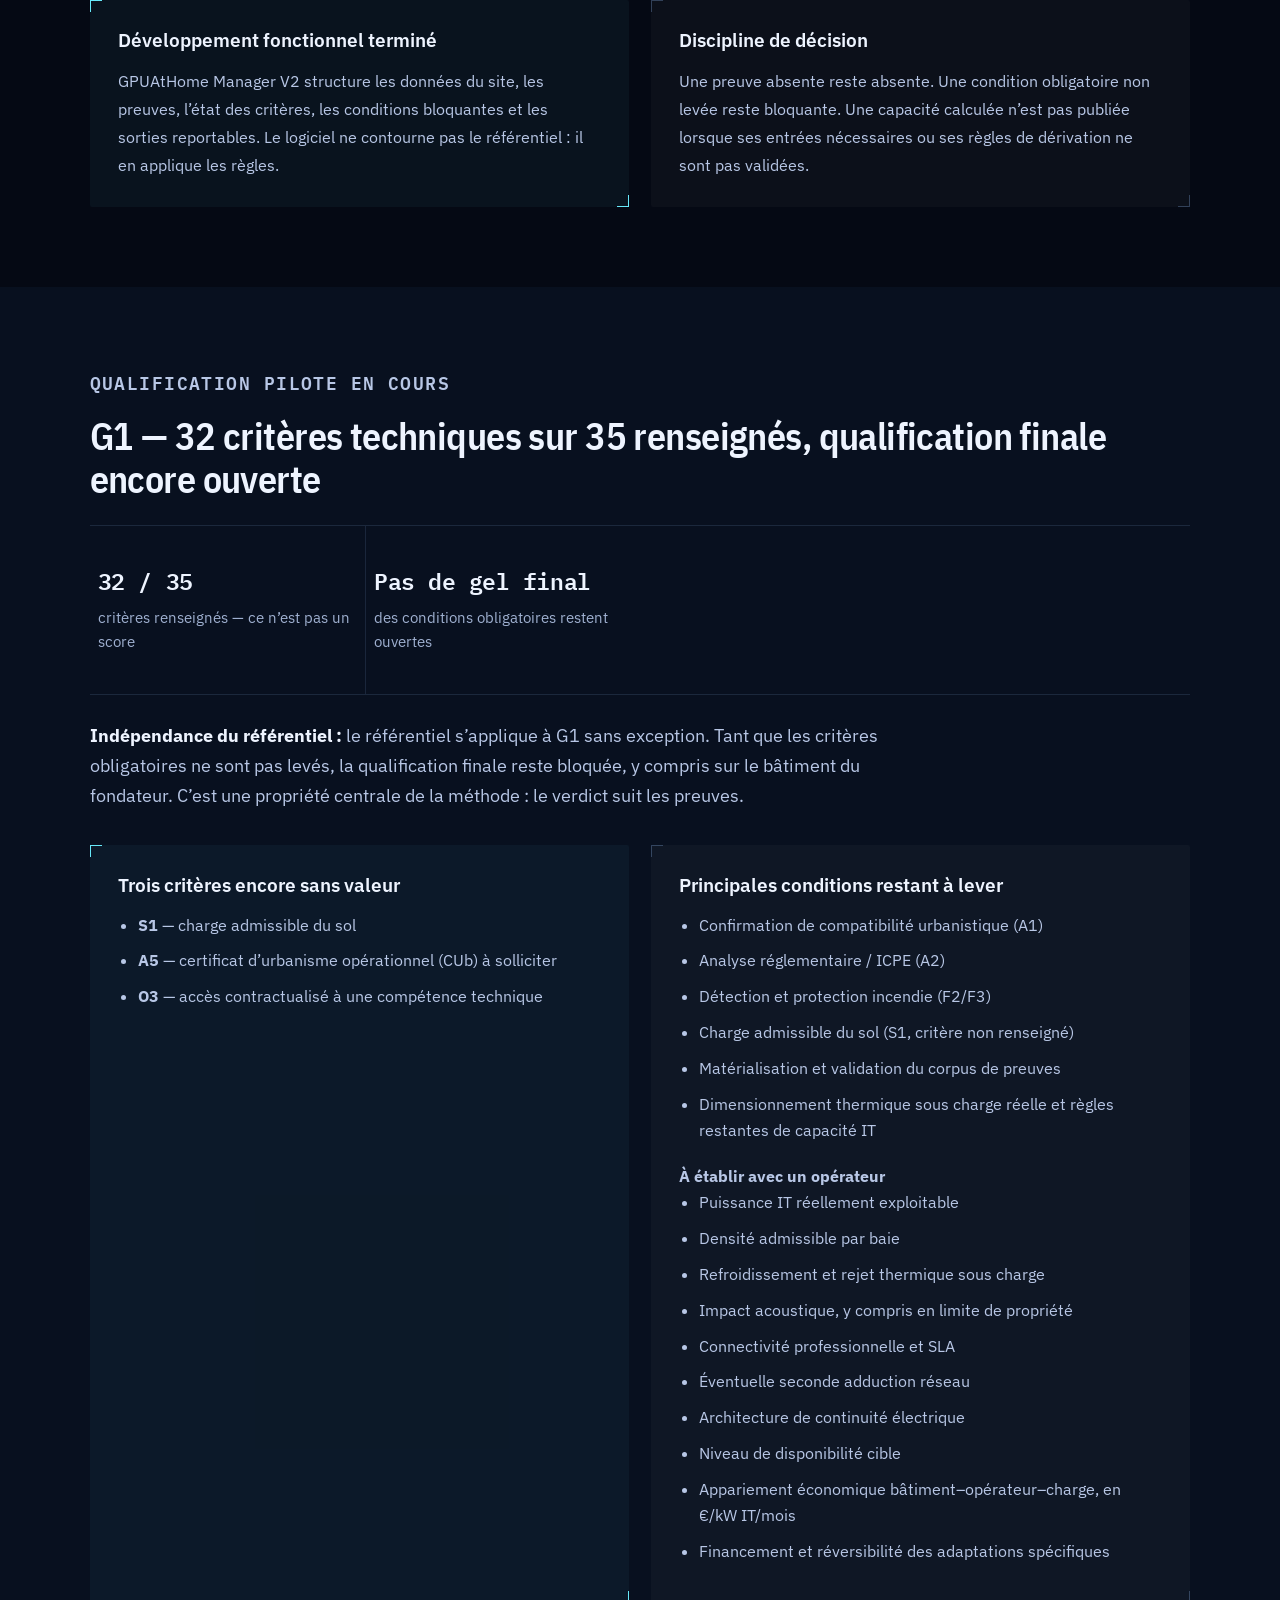
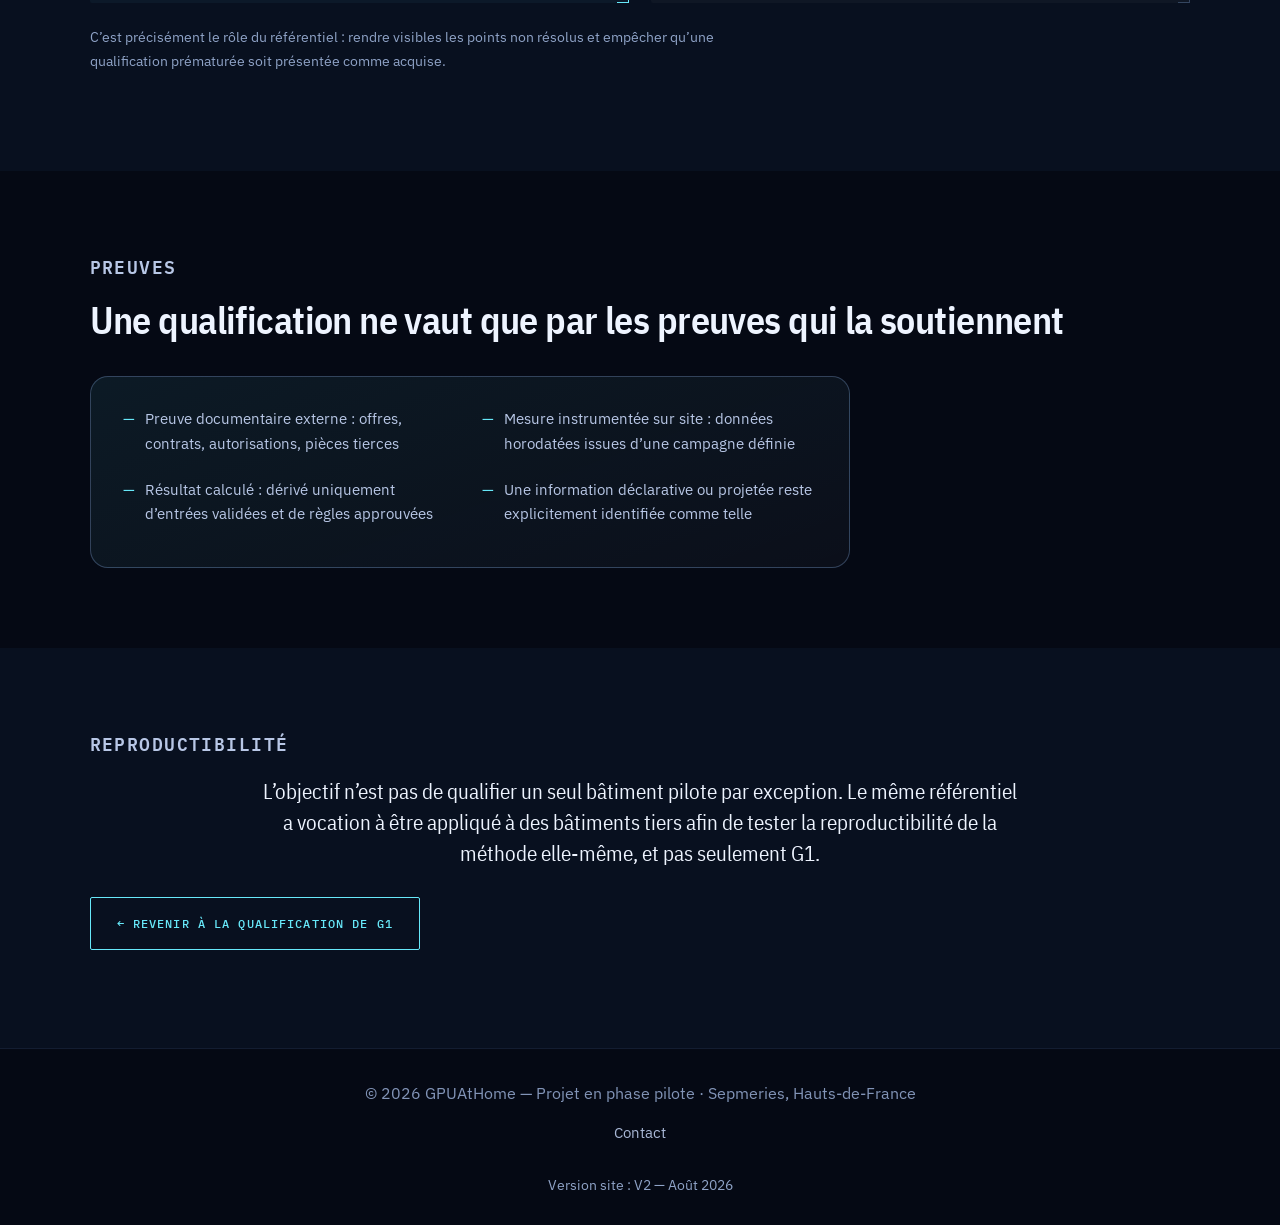
==== commit 683d6d7e: "Add files via upload" ====
--- a/qualification-framework.html
+++ b/qualification-framework.html
@@ -4,11 +4,11 @@
 <meta charset="utf-8"/>
 <meta content="width=device-width, initial-scale=1.0" name="viewport"/>
 <title>GPUAtHome Qualification Framework V2 | GPUAtHome</title>
-<meta content="Le référentiel GPUAtHome Qualification Framework V2 et GPUAtHome Manager V2 : critères techniques, preuves, règles de décision et validations restantes pour évaluer et qualifier des bâtiments existants." name="description"/>
+<meta content="Le référentiel GPUAtHome Qualification Framework V2 et GPUAtHome Manager V2 : critères techniques, hiérarchie des preuves et validations restantes avant toute qualification finale." name="description"/>
 <meta content="website" property="og:type"/>
 <meta content="https://gpuathome.com/qualification-framework.html" property="og:url"/>
 <meta content="GPUAtHome Qualification Framework V2 | GPUAtHome" property="og:title"/>
-<meta content="Un référentiel technique propriétaire appliqué par GPUAtHome Manager V2 : données, preuves, règles de décision et validations restantes avant toute qualification finale." property="og:description"/>
+<meta content="Un référentiel technique propriétaire appliqué par GPUAtHome Manager V2 : données, preuves, conditions bloquantes et validations restantes avant toute qualification finale." property="og:description"/>
 <meta content="https://gpuathome.com/logo.png" property="og:image"/>
 <link href="logo.png" rel="icon" type="image/png"/>
 <link href="logo.png" rel="apple-touch-icon"/>
@@ -18,6 +18,12 @@
 <link href="style.css?v=80" rel="stylesheet"/>
 <link href="animations.css?v=2" rel="stylesheet"/>
 <link href="qf-page.css?v=2" rel="stylesheet"/>
+<!-- Header : meme feuille et meme ordre que index.html, afin que les deux
+     pages servent le meme composant. qf-page.css contient une copie plus
+     ancienne des regles de navigation ; header-nav.css etant charge apres,
+     c'est lui qui prime, exactement comme sur la page d'accueil.
+     Retirer cette seule ligne restaure l'etat precedent. -->
+<link href="header-nav.css?v=4" rel="stylesheet"/>
 <!-- Surcouche « Le relevé ». Chargee en dernier : la retirer restaure
      integralement l'apparence precedente pour toute la partie CSS.
      Versions alignees sur index.html (style v80, animations v2, theme v10)
@@ -40,7 +46,15 @@
 <a aria-label="GPUAtHome - Accueil" class="brand-logo" href="index.html">
 <img alt="GPUAtHome - Infrastructure IA distribuée" src="logo.png"/>
 </a>
-<nav>
+<button aria-controls="siteNav" aria-expanded="false" aria-label="Ouvrir le menu" class="nav-toggle" id="navToggle" type="button">
+<span>
+</span>
+<span>
+</span>
+<span>
+</span>
+</button>
+<nav id="siteNav">
 <a data-en="Solution" href="index.html#parcours">Solution</a>
 <a data-en="Why now" href="index.html#why-now">Pourquoi maintenant</a>
 <a data-en="Method" href="index.html#method">Méthode</a>
@@ -49,12 +63,22 @@
 <a class="is-current" data-en="Framework" href="qualification-framework.html">Référentiel</a>
 <a data-en="Model &amp; Vision" href="index.html#model-vision">Modèle &amp; Vision</a>
 <a data-en="Contact" href="index.html#contact">Contact</a>
+<div class="nav-more" id="navMore">
+<button aria-expanded="false" class="nav-more-toggle" data-en="More" id="navMoreToggle" type="button">Plus</button>
+<div class="nav-more-panel">
+<a data-en="Progress" href="index.html#progress">Avancement</a>
+<a data-en="Ecosystem" href="index.html#ecosystem">Écosystème</a>
+<a data-en="Documentation" href="index.html#documentation">Documentation</a>
+</div>
+</div>
 </nav>
+<div class="nav-scrim" id="navScrim">
+</div>
 </header>
 <main>
 <section class="section" id="top">
 <p class="section-label" data-en="GPUAtHome Qualification Framework V2">GPUAtHome Qualification Framework V2</p>
-<h2 data-en="A framework that produces traceable conclusions and blocks any incomplete qualification">Un référentiel qui produit des conclusions traçables et bloque toute qualification incomplète</h2>
+<h1 data-en="A framework that produces traceable conclusions and blocks any incomplete qualification">Un référentiel qui produit des conclusions traçables et bloque toute qualification incomplète</h1>
 <p class="section-intro" data-en="GPUAtHome Qualification Framework V2 is designed to assess whether an existing building can credibly enter an operator discussion. It brings together building, energy, thermal behaviour, connectivity, security, operability and administrative conditions. A final qualification is not issued while mandatory information, evidence or gates remain unresolved.">Le référentiel GPUAtHome Qualification Framework V2 vise à déterminer si un bâtiment existant peut entrer de façon crédible dans un échange opérateur. Il réunit bâti, énergie, comportement thermique, connectivité, sécurité, exploitabilité et conditions administratives. Aucune qualification finale n’est prononcée tant que des informations, preuves ou conditions obligatoires restent ouvertes.</p>
 </section>
 <section class="section dark" id="referentiel">
@@ -70,7 +94,7 @@
 <li data-en="No percentage score, no overall grade, no qualification class">Ni score en pourcentage, ni note globale, ni classe de qualification</li>
 </ul>
 </div>
-<p class="small" style="max-width:820px;margin-top:22px;" data-en="The detailed grid, thresholds and evidence rules are proprietary. The public page explains the doctrine and the decision process without disclosing the full internal framework.">La grille détaillée, les seuils et les règles de preuve sont propriétaires. Cette page publique expose la doctrine et le processus de décision sans publier l’intégralité du référentiel interne.</p>
+<p class="small" style="max-width:820px;margin-top:22px;" data-en="The detailed grid, thresholds, weightings and decision rules are proprietary. This public page sets out the doctrine, the evidence hierarchy and the decision process without disclosing the full internal framework.">La grille détaillée, les seuils, les pondérations et les règles de décision sont propriétaires. Cette page publique expose la doctrine, la hiérarchie des preuves et le processus de décision sans publier l’intégralité du référentiel interne.</p>
 </section>
 <section class="section" id="manager">
 <p class="section-label" data-en="GPUAtHome Manager V2">GPUAtHome Manager V2</p>
@@ -87,9 +111,11 @@
 <div><strong>32 / 35</strong><span data-en="criteria populated — not a score">critères renseignés — ce n’est pas un score</span></div>
 <div><strong data-en="No final freeze">Pas de gel final</strong><span data-en="mandatory conditions remain open">des conditions obligatoires restent ouvertes</span></div>
 </div>
+<p style="max-width:820px;margin-top:26px;" data-en="Framework independence: the framework applies to G1 without exception. As long as mandatory criteria remain unresolved, final qualification stays blocked — including on the founder's own building. That is a core property of the method: the verdict follows the evidence.">
+<strong>Indépendance du référentiel :</strong> le référentiel s’applique à G1 sans exception. Tant que les critères obligatoires ne sont pas levés, la qualification finale reste bloquée, y compris sur le bâtiment du fondateur. C’est une propriété centrale de la méthode : le verdict suit les preuves.</p>
 <div class="grid two" style="margin-top:34px;">
-<article class="card highlight reveal-item"><h3 data-en="Three criteria still without a value">Trois critères encore sans valeur</h3><ul><li><strong>S1</strong> — <span data-en="admissible floor load">charge admissible du sol</span></li><li><strong>A5</strong> — <span data-en="administrative data / planning certificate">donnée administrative / certificat d’urbanisme</span></li><li><strong>O3</strong> — <span data-en="contracted access to technical expertise">accès contractualisé à une compétence technique</span></li></ul></article>
-<article class="card reveal-item"><h3 data-en="Main conditions still to clear">Principales conditions restant à lever</h3><ul><li data-en="Urban-planning confirmation">Confirmation urbanisme</li><li data-en="Regulatory / ICPE analysis">Analyse réglementaire / ICPE</li><li data-en="Fire detection and protection requirements">Détection et protection incendie</li><li data-en="Admissible floor load">Charge admissible du sol</li><li data-en="Evidence corpus materialisation and validation">Matérialisation et validation du corpus de preuves</li><li data-en="Cooling sizing under real IT load and remaining IT-capacity rules">Dimensionnement thermique sous charge réelle et règles restantes de capacité IT</li></ul>
+<article class="card highlight reveal-item"><h3 data-en="Three criteria still without a value">Trois critères encore sans valeur</h3><ul><li><strong>S1</strong> — <span data-en="admissible floor load">charge admissible du sol</span></li><li><strong>A5</strong> — <span data-en="operational planning certificate (CUb) to be requested">certificat d’urbanisme opérationnel (CUb) à solliciter</span></li><li><strong>O3</strong> — <span data-en="contracted access to technical expertise">accès contractualisé à une compétence technique</span></li></ul></article>
+<article class="card reveal-item"><h3 data-en="Main conditions still to clear">Principales conditions restant à lever</h3><ul><li data-en="Urban-planning compatibility confirmation (A1)">Confirmation de compatibilité urbanistique (A1)</li><li data-en="Regulatory / ICPE analysis (A2)">Analyse réglementaire / ICPE (A2)</li><li data-en="Fire detection and protection (F2/F3)">Détection et protection incendie (F2/F3)</li><li data-en="Admissible floor load (S1, criterion not populated)">Charge admissible du sol (S1, critère non renseigné)</li><li data-en="Evidence corpus materialisation and validation">Matérialisation et validation du corpus de preuves</li><li data-en="Cooling sizing under real IT load and remaining IT-capacity rules">Dimensionnement thermique sous charge réelle et règles restantes de capacité IT</li></ul>
 <p style="margin-top:18px;"><strong data-en="To be established with an operator">À établir avec un opérateur</strong></p>
 <ul>
 <li data-en="Actually usable IT power">Puissance IT réellement exploitable</li>
@@ -122,12 +148,82 @@
 <footer>
 <p data-en="© 2026 GPUAtHome — Pilot phase project · Sepmeries, Hauts-de-France">© 2026 GPUAtHome — Projet en phase pilote · Sepmeries, Hauts-de-France</p>
 <nav class="footer-links" aria-label="Liens de pied de page">
-<a href="mentions-legales.html" data-en="Legal notice">Mentions légales</a>
 <a href="index.html#contact" data-en="Contact">Contact</a>
 </nav>
 <p class="small" data-en="Site version: V2 — August 2026">Version site : V2 — Août 2026</p>
 </footer>
 <script defer="" src="lang.js"></script>
+<script>
+/* ── Navigation : panneau mobile + menu "Plus" ──
+   Copie conforme du bloc equivalent d'index.html. Cette page ne charge pas
+   animations.js ; le comportement du header doit donc etre embarque ici,
+   sans quoi le bouton burger reste inerte. */
+(function () {
+  'use strict';
+  var toggle = document.getElementById('navToggle');
+  var nav = document.getElementById('siteNav');
+  var scrim = document.getElementById('navScrim');
+  var more = document.getElementById('navMore');
+  var moreToggle = document.getElementById('navMoreToggle');
+
+  function closeNav() {
+    if (!nav) return;
+    nav.classList.remove('is-open');
+    if (toggle) toggle.setAttribute('aria-expanded', 'false');
+    if (scrim) scrim.classList.remove('is-open');
+    document.body.classList.remove('nav-open');
+  }
+
+  function openNav() {
+    if (!nav) return;
+    nav.classList.add('is-open');
+    if (toggle) toggle.setAttribute('aria-expanded', 'true');
+    if (scrim) scrim.classList.add('is-open');
+    document.body.classList.add('nav-open');
+  }
+
+  if (toggle && nav) {
+    toggle.addEventListener('click', function () {
+      var isOpen = nav.classList.contains('is-open');
+      if (isOpen) { closeNav(); } else { openNav(); }
+    });
+  }
+
+  if (scrim) scrim.addEventListener('click', closeNav);
+
+  if (nav) {
+    nav.querySelectorAll('a').forEach(function (a) {
+      a.addEventListener('click', closeNav);
+    });
+  }
+
+  if (more && moreToggle) {
+    moreToggle.addEventListener('click', function (e) {
+      e.stopPropagation();
+      var isOpen = more.classList.contains('is-open');
+      more.classList.toggle('is-open', !isOpen);
+      moreToggle.setAttribute('aria-expanded', String(!isOpen));
+    });
+    document.addEventListener('click', function (e) {
+      if (!more.contains(e.target)) {
+        more.classList.remove('is-open');
+        moreToggle.setAttribute('aria-expanded', 'false');
+      }
+    });
+  }
+
+  document.addEventListener('keydown', function (e) {
+    if (e.key === 'Escape') {
+      closeNav();
+      if (more) more.classList.remove('is-open');
+    }
+  });
+
+  window.addEventListener('resize', function () {
+    if (window.innerWidth > 1280) closeNav();
+  });
+})();
+</script>
 <script>
 /* Scroll reveal minimal, identique en principe à celui d'index.html,
    pour les .reveal-item de cette page (pas de dépendance à animations.js
--- a/header-nav.css
+++ b/header-nav.css
@@ -0,0 +1,358 @@
+/* ═══════════════════════════════════════════════════════════════════
+   HEADER — NAVIGATION (burger, panneau "Plus", scrim, CTA)
+
+   Bloc manquant : index.html et le script inline (nav mobile + menu
+   "Plus") utilisent .nav-toggle, #siteNav.is-open, .nav-more.is-open,
+   .nav-scrim.is-open, .nav-mobile-cta, .header-cta et body.nav-open —
+   aucune de ces classes n'était stylée dans style.css ni animations.css.
+
+   Breakpoint 1280px : valeur imposée par le script inline
+   (window.innerWidth > 1280 → closeNav) et par les commentaires
+   scroll-margin-top existants ("header sur une ligne : logo + bouton
+   menu").
+
+   À COLLER EN FIN DE style.css — la position finale est nécessaire
+   pour neutraliser le .lang-switcher{order:-1} du bloc 760px, écrit
+   pour l'ancienne nav en colonne.
+════════════════════════════════════════════════════════════════════ */
+
+/* ─── DESKTOP (> 1280px) ──────────────────────────────────────────── */
+
+.nav-toggle,
+.nav-scrim,
+.nav-mobile-cta {
+  display: none;
+}
+
+/* ── Menu déroulant "Plus" ── */
+
+.nav-more {
+  position: relative;
+}
+
+.nav-more-toggle {
+  display: inline-flex;
+  align-items: center;
+  gap: 6px;
+  padding: 0;
+  border: none;
+  background: none;
+  color: var(--muted);
+  font-family: inherit;
+  font-size: inherit;
+  cursor: pointer;
+  transition: color 0.2s ease;
+}
+
+.nav-more-toggle::after {
+  content: "";
+  width: 7px;
+  height: 7px;
+  border-right: 1.5px solid currentColor;
+  border-bottom: 1.5px solid currentColor;
+  transform: translateY(-2px) rotate(45deg);
+  transition: transform 0.22s ease;
+}
+
+.nav-more-toggle:hover,
+.nav-more.is-open .nav-more-toggle {
+  color: var(--cyan);
+}
+
+.nav-more.is-open .nav-more-toggle::after {
+  transform: translateY(1px) rotate(-135deg);
+}
+
+.nav-more-panel {
+  position: absolute;
+  top: calc(100% + 16px);
+  right: 0;
+  z-index: 200;
+  display: flex;
+  flex-direction: column;
+  gap: 2px;
+  min-width: 232px;
+  padding: 10px;
+  border: 1px solid var(--border);
+  border-radius: 16px;
+  background: rgba(5, 9, 20, 0.97);
+  backdrop-filter: blur(18px);
+  -webkit-backdrop-filter: blur(18px);
+  box-shadow: var(--shadow);
+  opacity: 0;
+  visibility: hidden;
+  transform: translateY(-6px);
+  transition: opacity 0.22s ease, transform 0.22s ease, visibility 0.22s;
+}
+
+.nav-more.is-open .nav-more-panel {
+  opacity: 1;
+  visibility: visible;
+  transform: translateY(0);
+}
+
+.nav-more-panel a {
+  padding: 9px 12px;
+  border-radius: 10px;
+  font-size: 0.9rem;
+  white-space: nowrap;
+  transition: background 0.18s ease, color 0.18s ease;
+}
+
+/* L'underline animé de nav a::after n'a pas de sens dans un panneau */
+.nav-more-panel a::after {
+  display: none;
+}
+
+.nav-more-panel a:hover {
+  background: rgba(103, 232, 249, 0.08);
+  color: var(--cyan);
+}
+
+/* ─── TABLETTE + MOBILE (≤ 1280px) ────────────────────────────────── */
+
+@media (max-width: 1280px) {
+
+  .header {
+    gap: 14px;
+  }
+
+  /* Ordre visuel : logo · langue · burger.
+     Nécessaire car le switcher est injecté par lang.js avant .header-cta,
+     donc après le burger dans l'ordre du DOM. */
+  .brand-logo { order: 1; }
+  .lang-switcher { order: 2; margin-left: auto; }
+  .nav-toggle { order: 3; }
+
+  .header-cta {
+    display: none;
+  }
+
+  /* ── Bouton burger ── */
+
+  .nav-toggle {
+    display: flex;
+    flex-direction: column;
+    justify-content: center;
+    align-items: center;
+    gap: 5px;
+    flex: 0 0 auto;
+    width: 46px;
+    height: 46px;
+    min-width: 46px;
+    min-height: 46px;
+    padding: 0;
+    -webkit-appearance: none;
+    appearance: none;
+    border: 1px solid var(--border);
+    border-radius: 12px;
+    background: rgba(255, 255, 255, 0.06);
+    cursor: pointer;
+    z-index: 120;
+    transition: border-color 0.2s ease, background 0.2s ease;
+  }
+
+  .nav-toggle:hover {
+    border-color: var(--border-strong);
+    background: rgba(103, 232, 249, 0.07);
+  }
+
+  .nav-toggle span {
+    display: block;
+    width: 21px;
+    height: 2px;
+    min-height: 2px;
+    flex: 0 0 2px;
+    margin: 0;
+    border-radius: 2px;
+    background-color: var(--text);
+    transition: transform 0.26s cubic-bezier(0.22, 1, 0.36, 1), opacity 0.2s ease;
+  }
+
+  .nav-toggle[aria-expanded="true"] span:nth-child(1) {
+    transform: translateY(7px) rotate(45deg);
+  }
+
+  .nav-toggle[aria-expanded="true"] span:nth-child(2) {
+    opacity: 0;
+  }
+
+  .nav-toggle[aria-expanded="true"] span:nth-child(3) {
+    transform: translateY(-7px) rotate(-45deg);
+  }
+
+  /* ── Panneau de navigation latéral ── */
+
+  #siteNav {
+    position: fixed;
+    top: 0;
+    right: 0;
+    bottom: 0;
+    z-index: 110;
+    width: min(86vw, 340px);
+    flex-direction: column;
+    align-items: stretch;
+    justify-content: flex-start;
+    gap: 2px;
+    padding: 92px 24px 36px;
+    overflow-y: auto;
+    overscroll-behavior: contain;
+    background: rgba(5, 9, 20, 0.98);
+    backdrop-filter: blur(20px);
+    -webkit-backdrop-filter: blur(20px);
+    border-left: 1px solid var(--border);
+    box-shadow: -20px 0 60px rgba(0, 0, 0, 0.45);
+    transform: translateX(100%);
+    visibility: hidden;
+    transition: transform 0.32s cubic-bezier(0.22, 1, 0.36, 1), visibility 0.32s;
+  }
+
+  #siteNav.is-open {
+    transform: translateX(0);
+    visibility: visible;
+  }
+
+  #siteNav a {
+    padding: 13px 4px;
+    font-size: 1rem;
+    border-bottom: 1px solid rgba(120, 170, 255, 0.08);
+  }
+
+  #siteNav a::after {
+    display: none;
+  }
+
+  /* ── "Plus" : accordéon inline, plus de dropdown flottant ── */
+
+  .nav-more {
+    position: static;
+  }
+
+  .nav-more-toggle {
+    width: 100%;
+    justify-content: space-between;
+    padding: 13px 4px;
+    font-size: 1rem;
+    border-bottom: 1px solid rgba(120, 170, 255, 0.08);
+  }
+
+  .nav-more-panel {
+    position: static;
+    display: none;
+    min-width: 0;
+    padding: 4px 0 4px 14px;
+    border: none;
+    border-radius: 0;
+    background: none;
+    backdrop-filter: none;
+    -webkit-backdrop-filter: none;
+    box-shadow: none;
+    opacity: 1;
+    visibility: visible;
+    transform: none;
+  }
+
+  .nav-more.is-open .nav-more-panel {
+    display: flex;
+  }
+
+  .nav-more-panel a {
+    padding: 10px 8px;
+    font-size: 0.92rem;
+    border-bottom: none;
+  }
+
+  /* ── CTA dans le panneau ── */
+
+  .nav-mobile-cta {
+    display: inline-flex;
+    width: 100%;
+    margin-top: 22px;
+  }
+
+  /* ── Voile d'arrière-plan ── */
+
+  .nav-scrim {
+    display: block;
+    position: fixed;
+    inset: 0;
+    z-index: 105;
+    background: rgba(2, 6, 15, 0.62);
+    opacity: 0;
+    visibility: hidden;
+    transition: opacity 0.3s ease, visibility 0.3s;
+  }
+
+  .nav-scrim.is-open {
+    opacity: 1;
+    visibility: visible;
+  }
+
+  body.nav-open {
+    overflow: hidden;
+  }
+}
+
+/* ─── PETITS ÉCRANS (≤ 760px) — TENUE DE LA LIGNE DU HEADER ──────────
+   Sur iPhone, .brand-logo et .lang-switcher portent flex-shrink:0 dans
+   style.css. Additionnés au burger, les trois dépassent la largeur
+   disponible : le header déborde et body{overflow-x:hidden} découpe le
+   dernier élément — le burger, rendu inaccessible.
+   On rend le logo compressible et on resserre le switcher.
+════════════════════════════════════════════════════════════════════ */
+
+@media (max-width: 760px) {
+
+  .header {
+    gap: 10px;
+    flex-wrap: nowrap;
+  }
+
+  /* Le logo devient l'élément qui cède : il se contente de la place
+     restante une fois le burger et le switcher servis. */
+  .brand-logo {
+    flex: 0 1 auto;
+    min-width: 0;
+    overflow: hidden;
+  }
+
+  .brand-logo img {
+    height: auto !important;
+    max-height: 52px;
+    max-width: 100%;
+    width: auto;
+    object-fit: contain;
+  }
+
+  .lang-switcher {
+    flex: 0 0 auto;
+    gap: 3px;
+    margin-left: auto;
+  }
+
+  .lang-btn {
+    padding: 5px 9px;
+    font-size: 0.72rem;
+  }
+
+  /* Le burger n'est jamais comprimé ni repoussé : il est servi en premier. */
+  .nav-toggle {
+    flex: 0 0 44px;
+    width: 44px;
+    height: 44px;
+    min-width: 44px;
+    min-height: 44px;
+  }
+}
+
+/* ─── Accessibilité ───────────────────────────────────────────────── */
+
+@media (prefers-reduced-motion: reduce) {
+  .nav-more-panel,
+  .nav-toggle span,
+  .nav-more-toggle::after,
+  #siteNav,
+  .nav-scrim {
+    transition: none !important;
+  }
+}
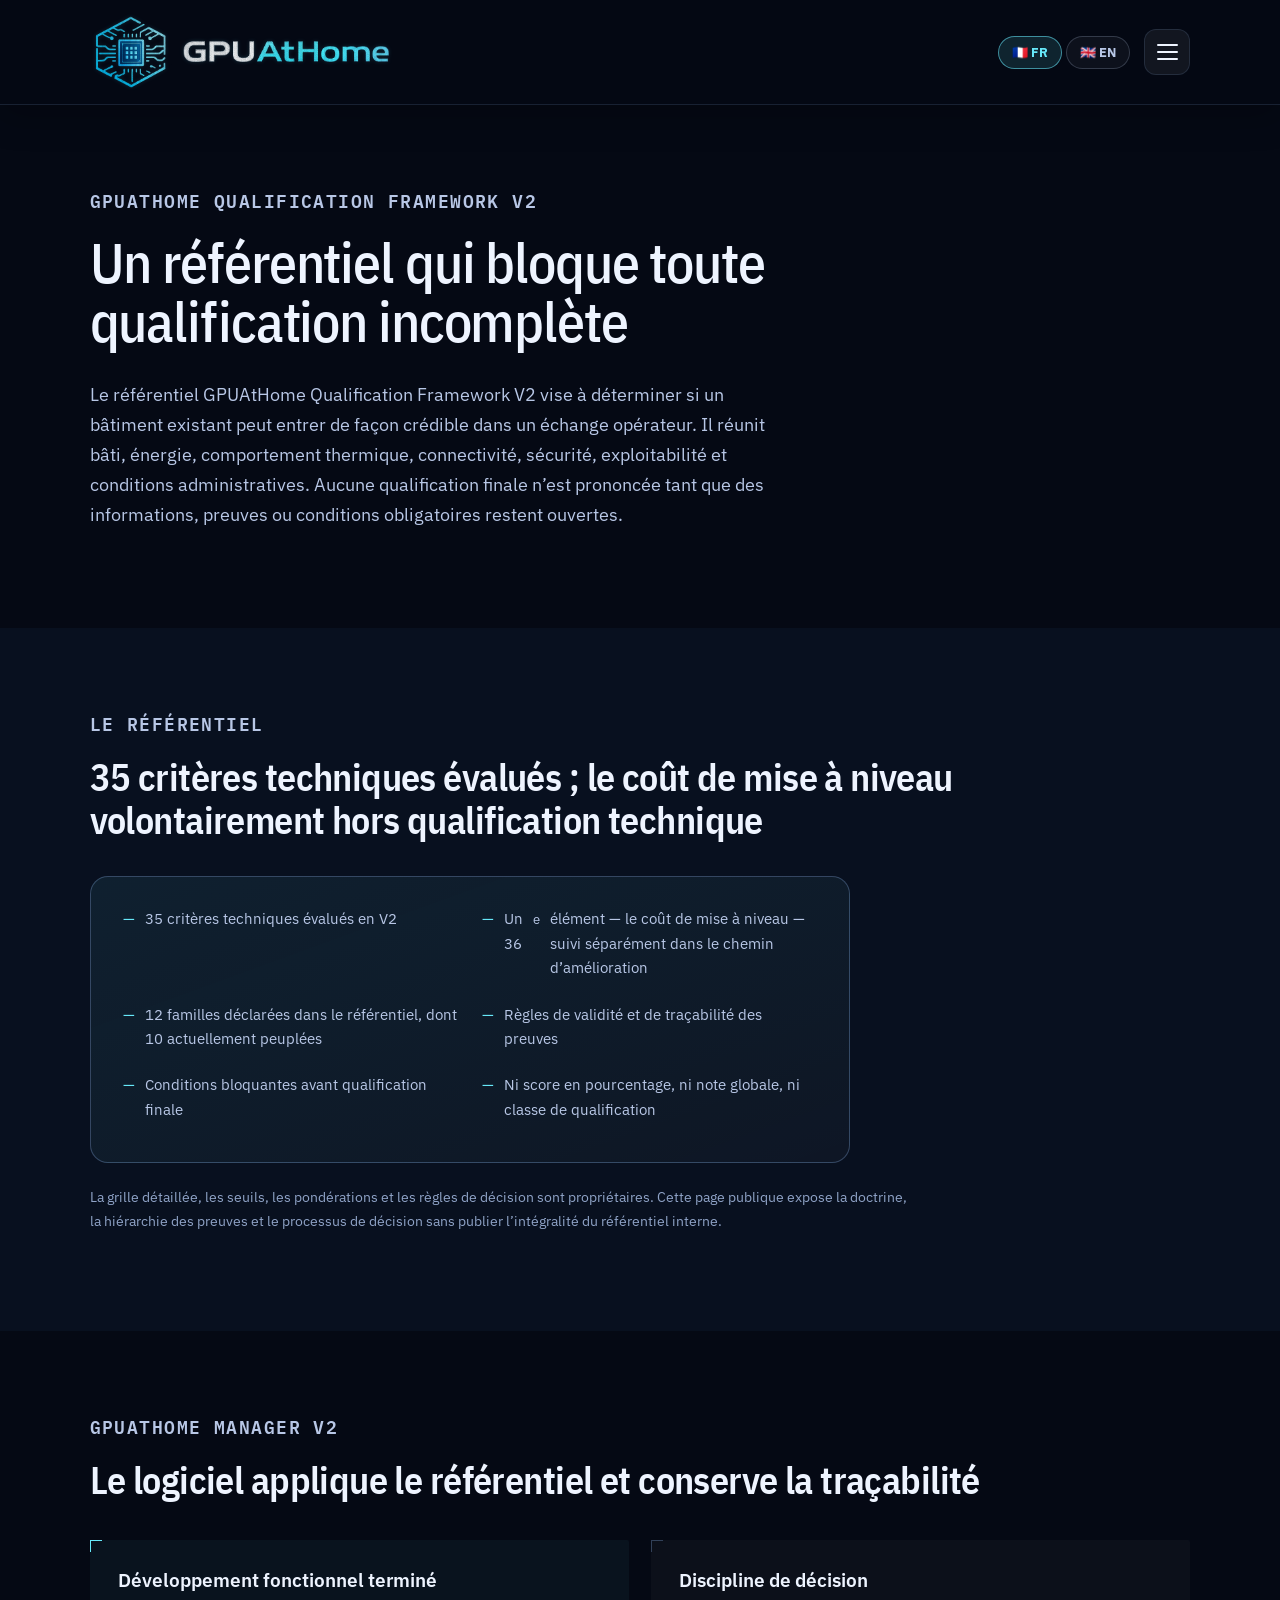
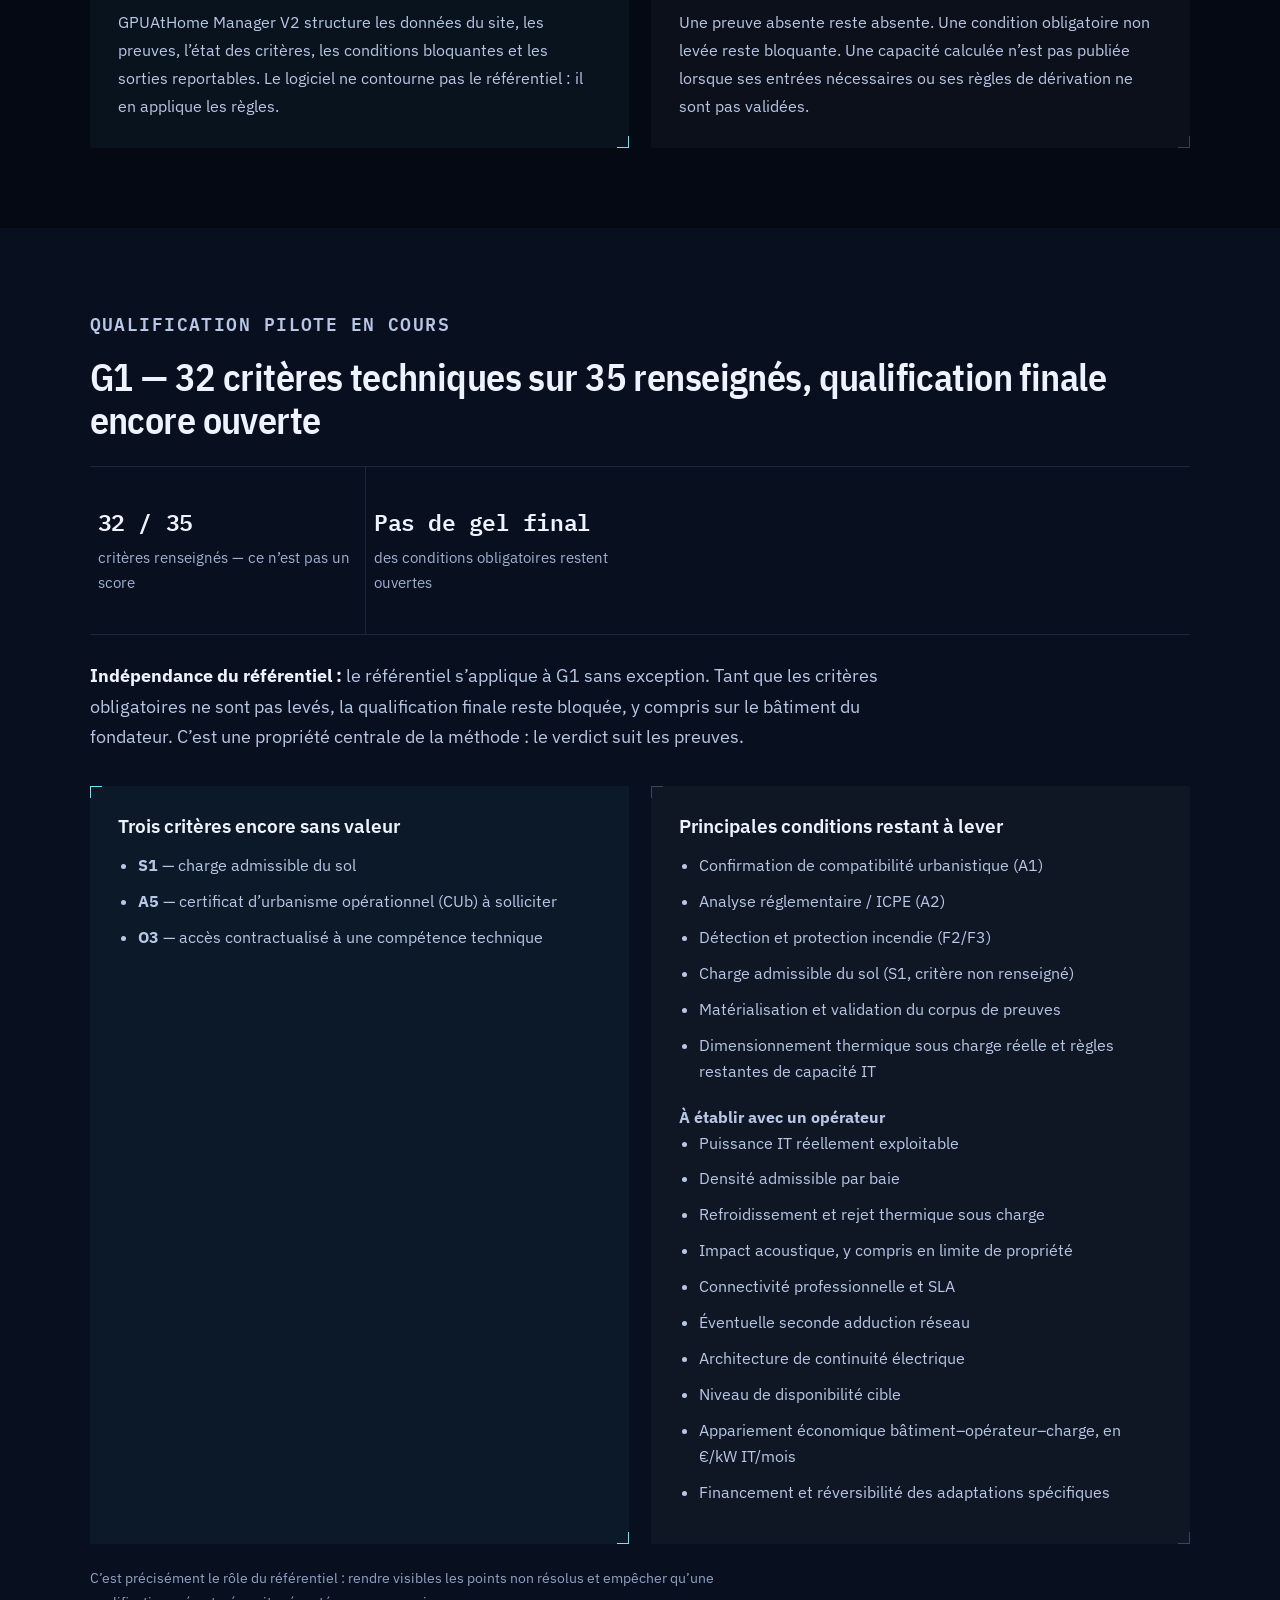
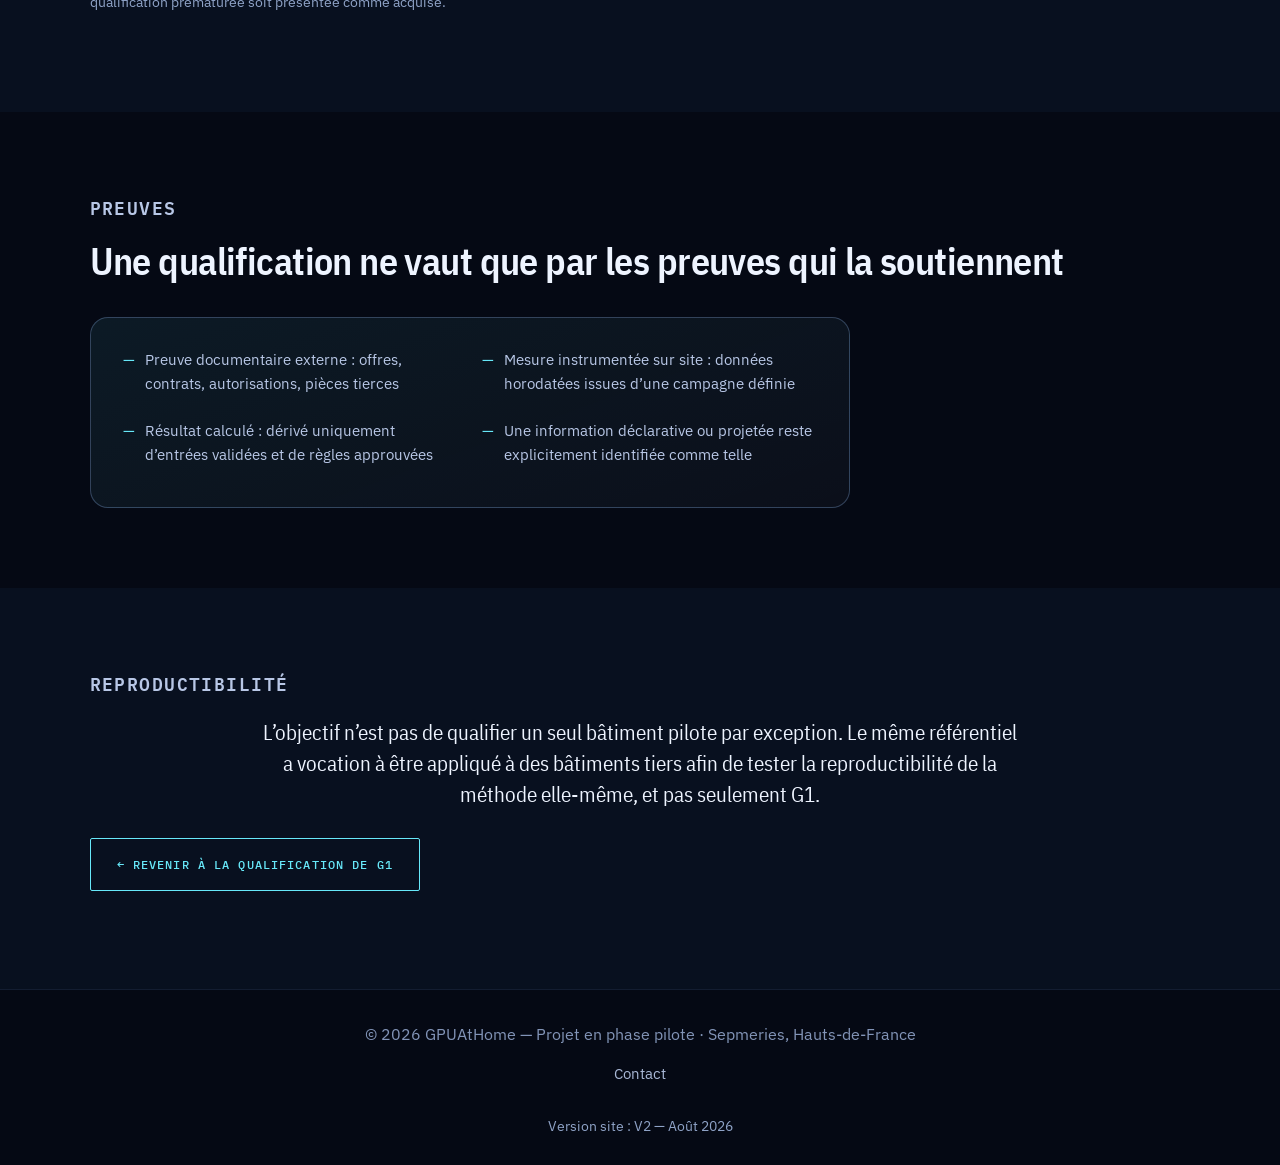
==== commit 6120c66f: "Add files via upload" ====
--- a/qualification-framework.html
+++ b/qualification-framework.html
@@ -78,7 +78,7 @@
 <main>
 <section class="section" id="top">
 <p class="section-label" data-en="GPUAtHome Qualification Framework V2">GPUAtHome Qualification Framework V2</p>
-<h1 data-en="A framework that produces traceable conclusions and blocks any incomplete qualification">Un référentiel qui produit des conclusions traçables et bloque toute qualification incomplète</h1>
+<h1 data-en="A framework that blocks any incomplete qualification">Un r&eacute;f&eacute;rentiel qui bloque toute qualification incompl&egrave;te</h1>
 <p class="section-intro" data-en="GPUAtHome Qualification Framework V2 is designed to assess whether an existing building can credibly enter an operator discussion. It brings together building, energy, thermal behaviour, connectivity, security, operability and administrative conditions. A final qualification is not issued while mandatory information, evidence or gates remain unresolved.">Le référentiel GPUAtHome Qualification Framework V2 vise à déterminer si un bâtiment existant peut entrer de façon crédible dans un échange opérateur. Il réunit bâti, énergie, comportement thermique, connectivité, sécurité, exploitabilité et conditions administratives. Aucune qualification finale n’est prononcée tant que des informations, preuves ou conditions obligatoires restent ouvertes.</p>
 </section>
 <section class="section dark" id="referentiel">
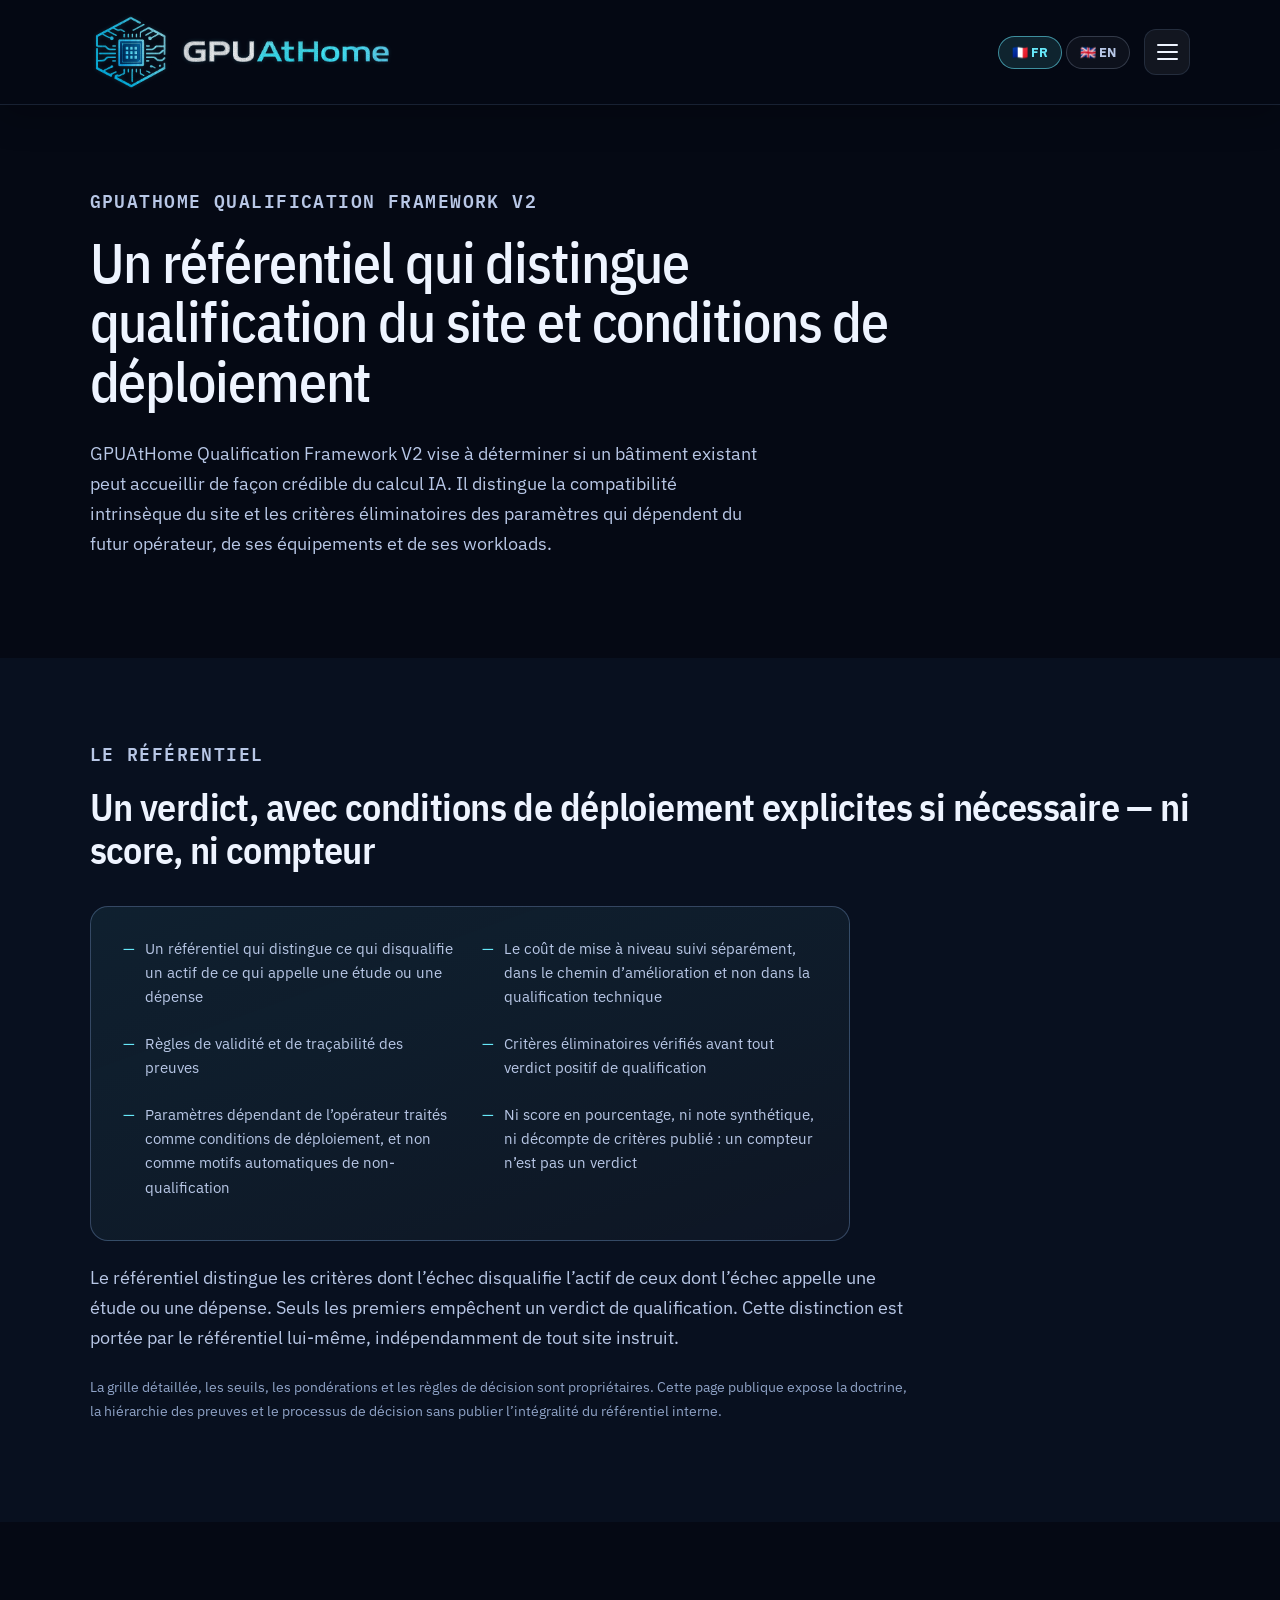
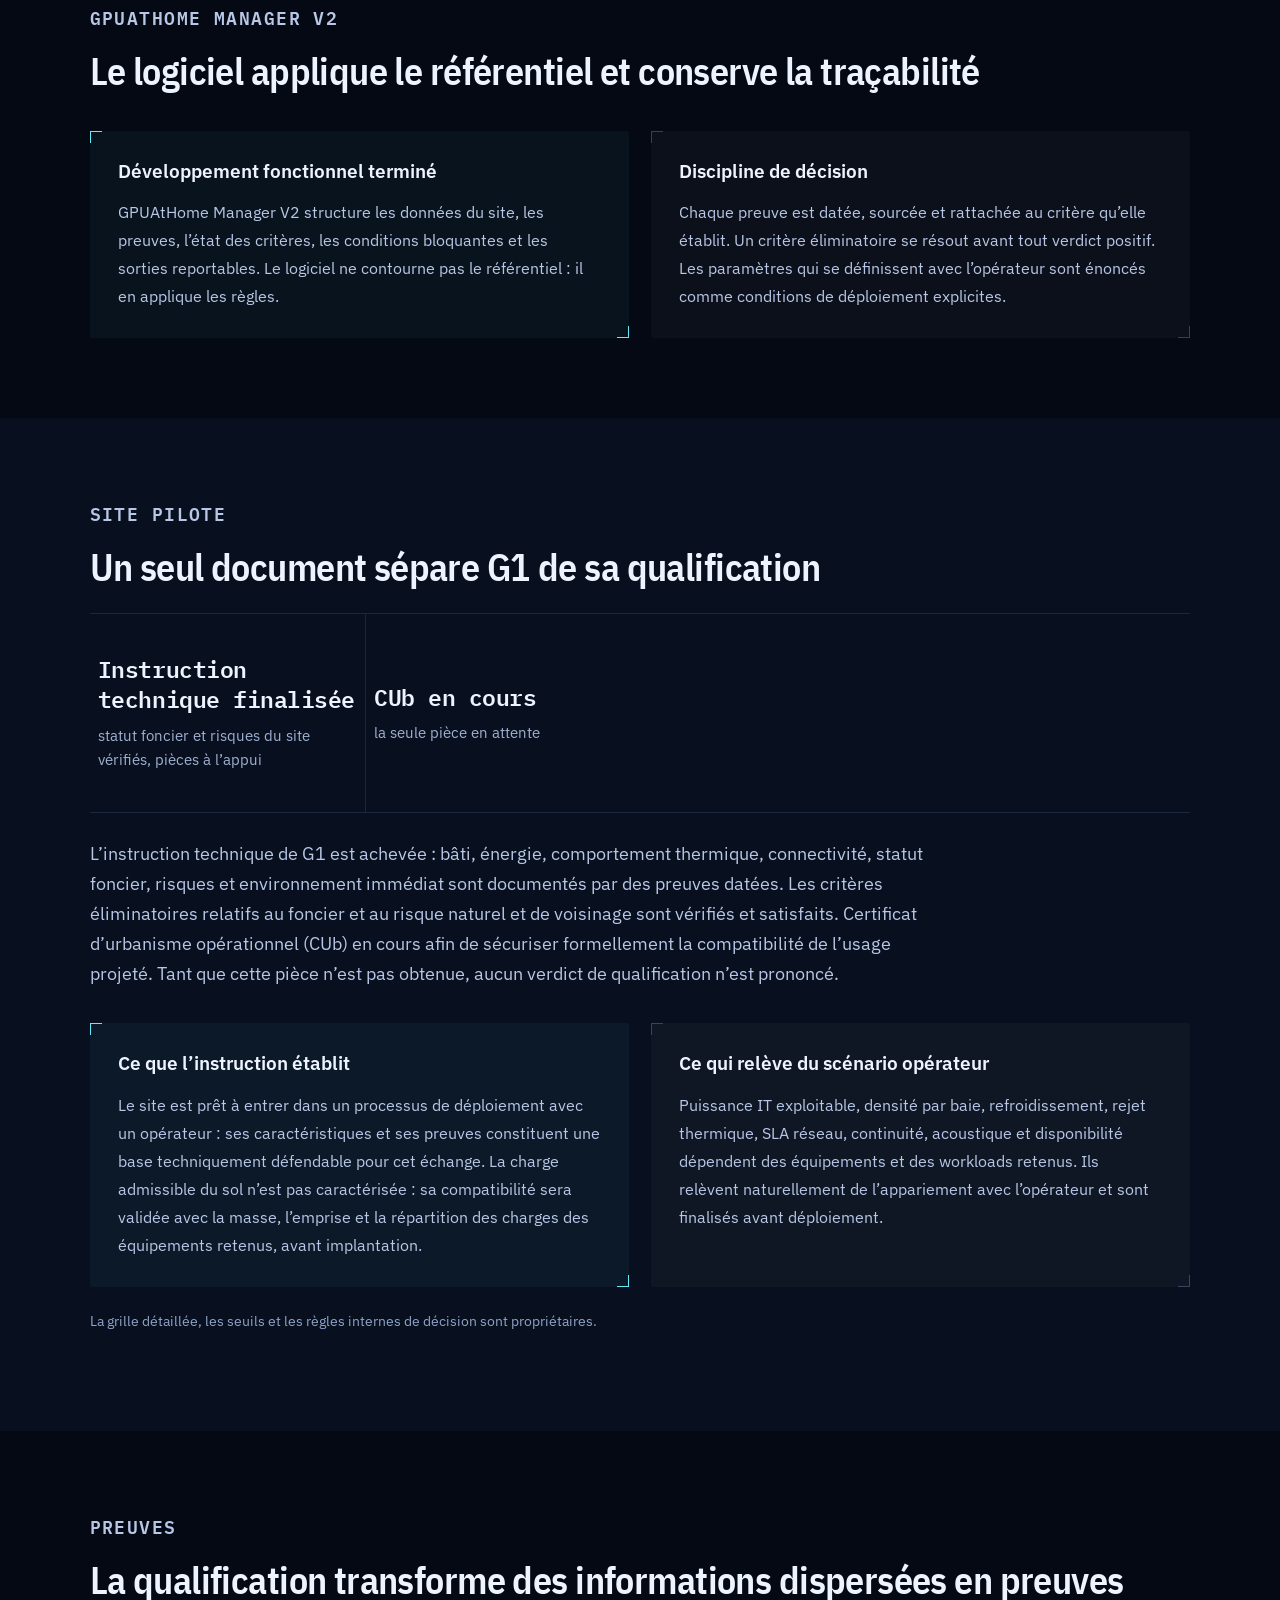
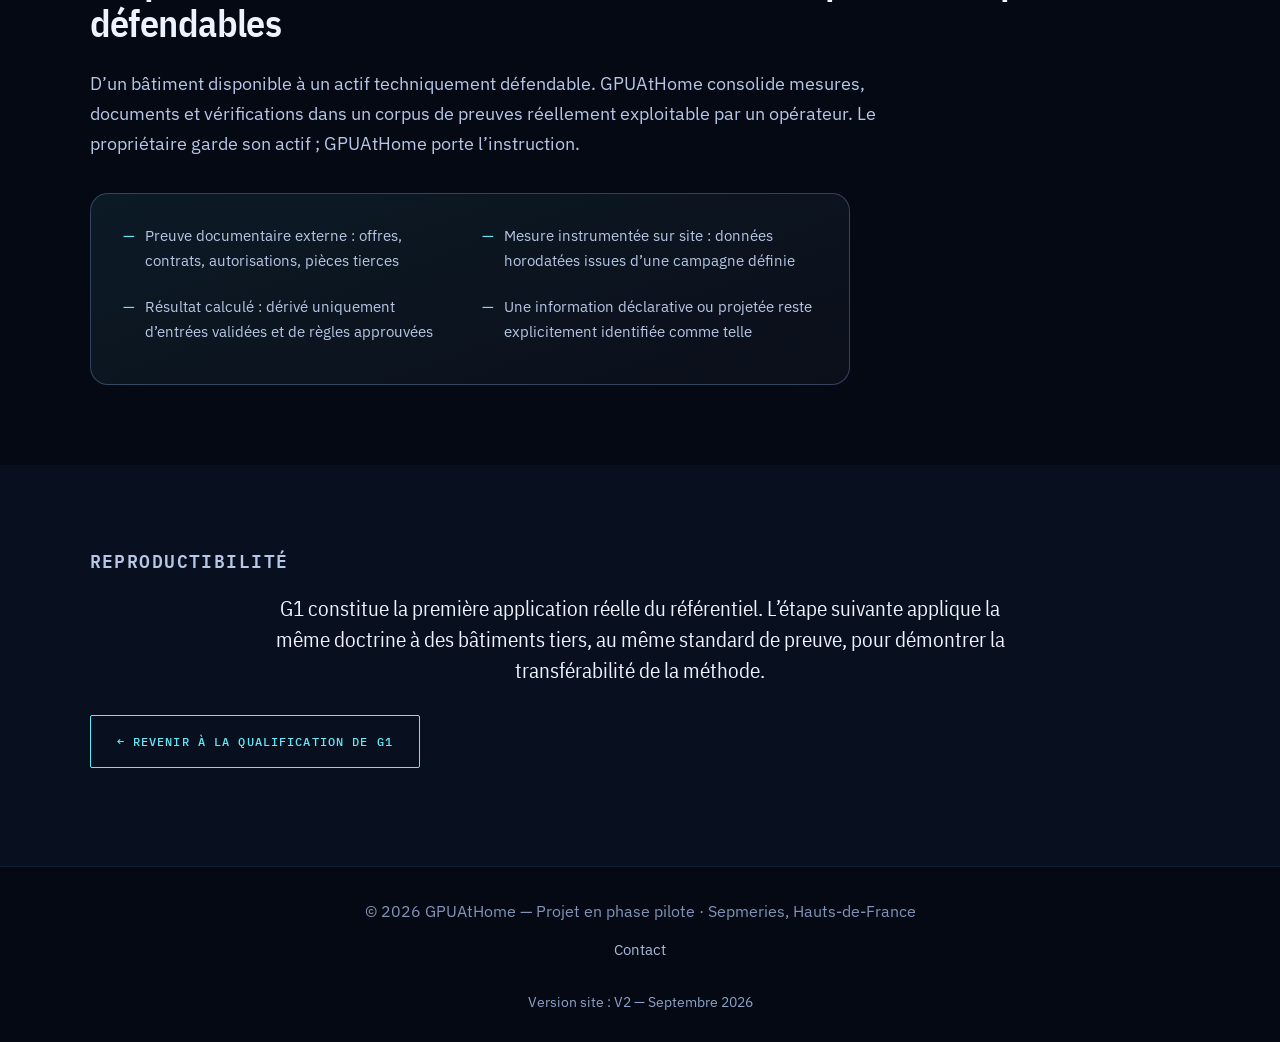
==== commit 99bfae5b: "Add files via upload" ====
--- a/qualification-framework.html
+++ b/qualification-framework.html
@@ -1,14 +1,15 @@
 <!DOCTYPE html>
+
 <html lang="fr">
 <head>
 <meta charset="utf-8"/>
 <meta content="width=device-width, initial-scale=1.0" name="viewport"/>
 <title>GPUAtHome Qualification Framework V2 | GPUAtHome</title>
-<meta content="Le référentiel GPUAtHome Qualification Framework V2 et GPUAtHome Manager V2 : critères techniques, hiérarchie des preuves et validations restantes avant toute qualification finale." name="description"/>
+<meta content="Le référentiel GPUAtHome Qualification Framework V2 : critères techniques, hiérarchie des preuves et doctrine de qualification sous conditions, sans divulgation de la grille interne." name="description"/>
 <meta content="website" property="og:type"/>
 <meta content="https://gpuathome.com/qualification-framework.html" property="og:url"/>
 <meta content="GPUAtHome Qualification Framework V2 | GPUAtHome" property="og:title"/>
-<meta content="Un référentiel technique propriétaire appliqué par GPUAtHome Manager V2 : données, preuves, conditions bloquantes et validations restantes avant toute qualification finale." property="og:description"/>
+<meta content="Un référentiel technique propriétaire appliqué par GPUAtHome Manager V2 : données, preuves, critères éliminatoires et conditions de déploiement." property="og:description"/>
 <meta content="https://gpuathome.com/logo.png" property="og:image"/>
 <link href="logo.png" rel="icon" type="image/png"/>
 <link href="logo.png" rel="apple-touch-icon"/>
@@ -78,79 +79,71 @@
 <main>
 <section class="section" id="top">
 <p class="section-label" data-en="GPUAtHome Qualification Framework V2">GPUAtHome Qualification Framework V2</p>
-<h1 data-en="A framework that blocks any incomplete qualification">Un r&eacute;f&eacute;rentiel qui bloque toute qualification incompl&egrave;te</h1>
-<p class="section-intro" data-en="GPUAtHome Qualification Framework V2 is designed to assess whether an existing building can credibly enter an operator discussion. It brings together building, energy, thermal behaviour, connectivity, security, operability and administrative conditions. A final qualification is not issued while mandatory information, evidence or gates remain unresolved.">Le référentiel GPUAtHome Qualification Framework V2 vise à déterminer si un bâtiment existant peut entrer de façon crédible dans un échange opérateur. Il réunit bâti, énergie, comportement thermique, connectivité, sécurité, exploitabilité et conditions administratives. Aucune qualification finale n’est prononcée tant que des informations, preuves ou conditions obligatoires restent ouvertes.</p>
+<h1 data-en="A framework that separates site qualification from deployment conditions">Un référentiel qui distingue qualification du site et conditions de déploiement</h1>
+<p class="section-intro" data-en="GPUAtHome Qualification Framework V2 determines whether an existing building can credibly host AI compute. It separates intrinsic site compatibility and disqualifying conditions from parameters that depend on the future operator, equipment and workload.">GPUAtHome Qualification Framework V2 vise à déterminer si un bâtiment existant peut accueillir de façon crédible du calcul IA. Il distingue la compatibilité intrinsèque du site et les critères éliminatoires des paramètres qui dépendent du futur opérateur, de ses équipements et de ses workloads.</p>
 </section>
 <section class="section dark" id="referentiel">
 <p class="section-label" data-en="The framework">Le référentiel</p>
-<h2 data-en="35 technical criteria evaluated; upgrade cost deliberately kept outside the technical qualification">35 critères techniques évalués ; le coût de mise à niveau volontairement hors qualification technique</h2>
+<h2 data-en="One verdict, with explicit deployment conditions where required — no score, no counter">Un verdict, avec conditions de déploiement explicites si nécessaire — ni score, ni compteur</h2>
 <div class="qf-referentiel-card reveal-item">
-<ul class="qf-referentiel-list">
-<li data-en="35 technical criteria evaluated in V2">35 critères techniques évalués en V2</li>
-<li data-en="A 36th item — upgrade cost — tracked separately as part of the improvement path">Un 36<sup>e</sup> élément — le coût de mise à niveau — suivi séparément dans le chemin d’amélioration</li>
-<li data-en="12 families declared in the framework, of which 10 are currently populated">12 familles déclarées dans le référentiel, dont 10 actuellement peuplées</li>
-<li data-en="Evidence validity and traceability rules">Règles de validité et de traçabilité des preuves</li>
-<li data-en="Blocking gates before final qualification">Conditions bloquantes avant qualification finale</li>
-<li data-en="No percentage score, no overall grade, no qualification class">Ni score en pourcentage, ni note globale, ni classe de qualification</li>
-</ul>
-</div>
-<p class="small" style="max-width:820px;margin-top:22px;" data-en="The detailed grid, thresholds, weightings and decision rules are proprietary. This public page sets out the doctrine, the evidence hierarchy and the decision process without disclosing the full internal framework.">La grille détaillée, les seuils, les pondérations et les règles de décision sont propriétaires. Cette page publique expose la doctrine, la hiérarchie des preuves et le processus de décision sans publier l’intégralité du référentiel interne.</p>
+<ul class="qf-referentiel-list"><li data-en="A framework that distinguishes what disqualifies an asset from what calls for a study or an expense">Un référentiel qui distingue ce qui disqualifie un actif de ce qui appelle une étude ou une dépense</li><li data-en="Upgrade cost tracked separately, as part of the improvement path and not of the technical qualification">Le coût de mise à niveau suivi séparément, dans le chemin d’amélioration et non dans la qualification technique</li><li data-en="Evidence validity and traceability rules">Règles de validité et de traçabilité des preuves</li><li data-en="Disqualifying criteria assessed before a positive qualification verdict">Critères éliminatoires vérifiés avant tout verdict positif de qualification</li><li data-en="Operator-dependent parameters treated as deployment conditions, not automatic disqualifiers">Paramètres dépendant de l’opérateur traités comme conditions de déploiement, et non comme motifs automatiques de non-qualification</li><li data-en="No percentage score, no synthetic grade and no published criteria count: a counter is not a verdict">Ni score en pourcentage, ni note synthétique, ni décompte de critères publié : un compteur n’est pas un verdict</li></ul>
+</div>
+<p data-en="The framework distinguishes criteria whose failure disqualifies the asset from those whose failure calls for a study or an expense. Only the former prevent a qualification verdict. This distinction is carried by the framework itself, independently of any assessed site." style="max-width:820px;margin-top:22px;">Le référentiel distingue les critères dont l’échec disqualifie l’actif de ceux dont l’échec appelle une étude ou une dépense. Seuls les premiers empêchent un verdict de qualification. Cette distinction est portée par le référentiel lui-même, indépendamment de tout site instruit.</p>
+<p class="small" data-en="The detailed grid, thresholds, weightings and decision rules are proprietary. This public page sets out the doctrine, the evidence hierarchy and the decision process without disclosing the full internal framework." style="max-width:820px;margin-top:22px;">La grille détaillée, les seuils, les pondérations et les règles de décision sont propriétaires. Cette page publique expose la doctrine, la hiérarchie des preuves et le processus de décision sans publier l’intégralité du référentiel interne.</p>
 </section>
 <section class="section" id="manager">
 <p class="section-label" data-en="GPUAtHome Manager V2">GPUAtHome Manager V2</p>
 <h2 data-en="The software applies the framework and preserves traceability">Le logiciel applique le référentiel et conserve la traçabilité</h2>
 <div class="grid two">
 <article class="card highlight reveal-item"><h3 data-en="Functional development complete">Développement fonctionnel terminé</h3><p data-en="GPUAtHome Manager V2 structures site data, evidence, criterion states, blocking conditions and reportable outputs. The software does not bypass the framework: it applies its rules.">GPUAtHome Manager V2 structure les données du site, les preuves, l’état des critères, les conditions bloquantes et les sorties reportables. Le logiciel ne contourne pas le référentiel : il en applique les règles.</p></article>
-<article class="card reveal-item"><h3 data-en="Decision discipline">Discipline de décision</h3><p data-en="Missing evidence remains missing. An unresolved mandatory gate remains blocking. A calculated capacity is not published when its required inputs or derivation rules are not validated.">Une preuve absente reste absente. Une condition obligatoire non levée reste bloquante. Une capacité calculée n’est pas publiée lorsque ses entrées nécessaires ou ses règles de dérivation ne sont pas validées.</p></article>
+<article class="card reveal-item"><h3 data-en="Decision discipline">Discipline de décision</h3><p data-en="Every piece of evidence is dated, sourced and tied to the criterion it establishes. A disqualifying criterion is resolved before any positive verdict. Parameters that are defined with the operator are stated as explicit deployment conditions.">Chaque preuve est datée, sourcée et rattachée au critère qu’elle établit. Un critère éliminatoire se résout avant tout verdict positif. Les paramètres qui se définissent avec l’opérateur sont énoncés comme conditions de déploiement explicites.</p></article>
 </div>
 </section>
 <section class="section dark" id="g1-v2">
-<p class="section-label" data-en="Current pilot qualification">Qualification pilote en cours</p>
-<h2 data-en="G1 — 32 of 35 technical criteria populated, final qualification still open">G1 — 32 critères techniques sur 35 renseignés, qualification finale encore ouverte</h2>
+<p class="section-label" data-en="Pilot site">Site pilote</p>
+<h2 data-en="A single document stands between G1 and its qualification">Un seul document sépare G1 de sa qualification</h2>
 <div class="stats reveal-item">
-<div><strong>32 / 35</strong><span data-en="criteria populated — not a score">critères renseignés — ce n’est pas un score</span></div>
-<div><strong data-en="No final freeze">Pas de gel final</strong><span data-en="mandatory conditions remain open">des conditions obligatoires restent ouvertes</span></div>
-</div>
-<p style="max-width:820px;margin-top:26px;" data-en="Framework independence: the framework applies to G1 without exception. As long as mandatory criteria remain unresolved, final qualification stays blocked — including on the founder's own building. That is a core property of the method: the verdict follows the evidence.">
-<strong>Indépendance du référentiel :</strong> le référentiel s’applique à G1 sans exception. Tant que les critères obligatoires ne sont pas levés, la qualification finale reste bloquée, y compris sur le bâtiment du fondateur. C’est une propriété centrale de la méthode : le verdict suit les preuves.</p>
+<div><strong data-en="Technical assessment complete">Instruction technique finalisée</strong><span data-en="land status and site risks verified, with supporting documents">statut foncier et risques du site vérifiés, pièces à l’appui</span></div>
+<div><strong data-en="CUb in progress">CUb en cours</strong><span data-en="the single outstanding document">la seule pièce en attente</span></div>
+</div>
+<p data-en="The technical assessment of G1 is complete: building, energy, thermal behaviour, connectivity, land status, risks and immediate environment are documented by dated evidence. The disqualifying criteria relating to land status and to natural and neighbourhood risk are verified and satisfied. An operational planning certificate (CUb) is underway to formally secure the compatibility of the intended use. Until that document is obtained, no qualification verdict is issued." style="max-width:840px;margin-top:26px;">
+L’instruction technique de G1 est achevée : bâti, énergie, comportement thermique, connectivité, statut foncier, risques et environnement immédiat sont documentés par des preuves datées. Les critères éliminatoires relatifs au foncier et au risque naturel et de voisinage sont vérifiés et satisfaits. Certificat d’urbanisme opérationnel (CUb) en cours afin de sécuriser formellement la compatibilité de l’usage projeté. Tant que cette pièce n’est pas obtenue, aucun verdict de qualification n’est prononcé.
+</p>
 <div class="grid two" style="margin-top:34px;">
-<article class="card highlight reveal-item"><h3 data-en="Three criteria still without a value">Trois critères encore sans valeur</h3><ul><li><strong>S1</strong> — <span data-en="admissible floor load">charge admissible du sol</span></li><li><strong>A5</strong> — <span data-en="operational planning certificate (CUb) to be requested">certificat d’urbanisme opérationnel (CUb) à solliciter</span></li><li><strong>O3</strong> — <span data-en="contracted access to technical expertise">accès contractualisé à une compétence technique</span></li></ul></article>
-<article class="card reveal-item"><h3 data-en="Main conditions still to clear">Principales conditions restant à lever</h3><ul><li data-en="Urban-planning compatibility confirmation (A1)">Confirmation de compatibilité urbanistique (A1)</li><li data-en="Regulatory / ICPE analysis (A2)">Analyse réglementaire / ICPE (A2)</li><li data-en="Fire detection and protection (F2/F3)">Détection et protection incendie (F2/F3)</li><li data-en="Admissible floor load (S1, criterion not populated)">Charge admissible du sol (S1, critère non renseigné)</li><li data-en="Evidence corpus materialisation and validation">Matérialisation et validation du corpus de preuves</li><li data-en="Cooling sizing under real IT load and remaining IT-capacity rules">Dimensionnement thermique sous charge réelle et règles restantes de capacité IT</li></ul>
-<p style="margin-top:18px;"><strong data-en="To be established with an operator">À établir avec un opérateur</strong></p>
-<ul>
-<li data-en="Actually usable IT power">Puissance IT réellement exploitable</li>
-<li data-en="Admissible density per rack">Densité admissible par baie</li>
-<li data-en="Cooling and heat rejection under load">Refroidissement et rejet thermique sous charge</li>
-<li data-en="Acoustic impact, including at the property boundary">Impact acoustique, y compris en limite de propriété</li>
-<li data-en="Professional connectivity and SLA">Connectivité professionnelle et SLA</li>
-<li data-en="Possible second physical network entry">Éventuelle seconde adduction réseau</li>
-<li data-en="Electrical continuity architecture">Architecture de continuité électrique</li>
-<li data-en="Target availability level">Niveau de disponibilité cible</li>
-<li data-en="Economic matching between building, operator and workload, in €/kW IT/month">Appariement économique bâtiment–opérateur–charge, en €/kW IT/mois</li>
-<li data-en="Funding and reversibility of site-specific adaptations">Financement et réversibilité des adaptations spécifiques</li>
-</ul>
+<article class="card highlight reveal-item">
+<h3 data-en="What the assessment establishes">Ce que l’instruction établit</h3>
+<p data-en="The site is ready to enter an operator deployment process: its characteristics and evidence form a technically defensible basis for that discussion. The admissible floor loading is not characterised: its compatibility will be assessed against the mass, footprint and load distribution of the equipment selected, before installation.">
+      Le site est prêt à entrer dans un processus de déploiement avec un opérateur : ses caractéristiques et ses preuves constituent une base techniquement défendable pour cet échange. La charge admissible du sol n’est pas caractérisée : sa compatibilité sera validée avec la masse, l’emprise et la répartition des charges des équipements retenus, avant implantation.
+    </p>
 </article>
-</div>
-<p class="small" style="margin-top:22px;" data-en="This is precisely the purpose of the framework: to make unresolved items visible and to prevent a premature qualification from being presented as established.">C’est précisément le rôle du référentiel : rendre visibles les points non résolus et empêcher qu’une qualification prématurée soit présentée comme acquise.</p>
+<article class="card reveal-item">
+<h3 data-en="What remains operator-specific">Ce qui relève du scénario opérateur</h3>
+<p data-en="Usable IT power, rack density, cooling, heat rejection, connectivity SLA, continuity, acoustic performance and availability depend on the equipment and workload selected. They belong to the operator matching exercise and are finalised before deployment.">
+      Puissance IT exploitable, densité par baie, refroidissement, rejet thermique, SLA réseau, continuité, acoustique et disponibilité dépendent des équipements et des workloads retenus. Ils relèvent naturellement de l’appariement avec l’opérateur et sont finalisés avant déploiement.
+    </p>
+</article>
+</div>
+<p class="small" data-en="The detailed grid, thresholds and internal decision rules are proprietary." style="margin-top:22px;">
+La grille détaillée, les seuils et les règles internes de décision sont propriétaires.
+</p>
 </section>
 <section class="section" id="evidence">
 <p class="section-label" data-en="Evidence">Preuves</p>
-<h2 data-en="A qualification is only as strong as the evidence behind it">Une qualification ne vaut que par les preuves qui la soutiennent</h2>
-<div class="qf-referentiel-card reveal-item"><ul class="qf-referentiel-list"><li data-en="External documented evidence: offers, contracts, permits, third-party documents">Preuve documentaire externe : offres, contrats, autorisations, pièces tierces</li><li data-en="Instrumented on-site measurement: time-stamped data from a defined campaign">Mesure instrumentée sur site : données horodatées issues d’une campagne définie</li><li data-en="Calculated result: derived only from validated inputs and approved rules">Résultat calculé : dérivé uniquement d’entrées validées et de règles approuvées</li><li data-en="Declared or projected information remains explicitly identified as such">Une information déclarative ou projetée reste explicitement identifiée comme telle</li></ul></div>
+<h2 data-en="Qualification turns dispersed information into defensible evidence">La qualification transforme des informations dispersées en preuves défendables</h2>
+<p data-en="From an available building to a technically defensible asset. GPUAtHome consolidates measurements, documents and checks into an evidence base that an operator can actually use. The owner keeps the asset; GPUAtHome carries the assessment." style="max-width:840px;margin:0 0 24px;">D’un bâtiment disponible à un actif techniquement défendable. GPUAtHome consolide mesures, documents et vérifications dans un corpus de preuves réellement exploitable par un opérateur. Le propriétaire garde son actif ; GPUAtHome porte l’instruction.</p><div class="qf-referentiel-card reveal-item"><ul class="qf-referentiel-list"><li data-en="External documented evidence: offers, contracts, permits, third-party documents">Preuve documentaire externe : offres, contrats, autorisations, pièces tierces</li><li data-en="Instrumented on-site measurement: time-stamped data from a defined campaign">Mesure instrumentée sur site : données horodatées issues d’une campagne définie</li><li data-en="Calculated result: derived only from validated inputs and approved rules">Résultat calculé : dérivé uniquement d’entrées validées et de règles approuvées</li><li data-en="Declared or projected information remains explicitly identified as such">Une information déclarative ou projetée reste explicitement identifiée comme telle</li></ul></div>
 </section>
 <section class="section dark" id="vision-qf">
 <p class="section-label" data-en="Reproducibility">Reproductibilité</p>
-<div class="qf-vision-block reveal-item"><p data-en="The objective is not to certify a single pilot building by exception. The same framework is intended to be applied to third-party buildings so that the method itself — not only G1 — can be tested for reproducibility.">L’objectif n’est pas de qualifier un seul bâtiment pilote par exception. Le même référentiel a vocation à être appliqué à des bâtiments tiers afin de tester la reproductibilité de la méthode elle-même, et pas seulement G1.</p></div>
+<div class="qf-vision-block reveal-item"><p data-en="G1 is the first real application of the framework. The next step applies the same doctrine to third-party buildings, at the same evidence standard, to demonstrate that the method is transferable.">G1 constitue la première application réelle du référentiel. L’étape suivante applique la même doctrine à des bâtiments tiers, au même standard de preuve, pour démontrer la transférabilité de la méthode.</p></div>
 <p style="margin-top:28px;"><a class="btn primary" data-en="Back to the G1 qualification" href="index.html#qualification">← Revenir à la qualification de G1</a></p>
 </section>
 </main>
-
 <footer>
 <p data-en="© 2026 GPUAtHome — Pilot phase project · Sepmeries, Hauts-de-France">© 2026 GPUAtHome — Projet en phase pilote · Sepmeries, Hauts-de-France</p>
-<nav class="footer-links" aria-label="Liens de pied de page">
-<a href="index.html#contact" data-en="Contact">Contact</a>
+<nav aria-label="Liens de pied de page" class="footer-links">
+<a data-en="Contact" href="index.html#contact">Contact</a>
 </nav>
-<p class="small" data-en="Site version: V2 — August 2026">Version site : V2 — Août 2026</p>
+<p class="small" data-en="Site version: V2 — September 2026">Version site : V2 — Septembre 2026</p>
 </footer>
 <script defer="" src="lang.js"></script>
 <script>
